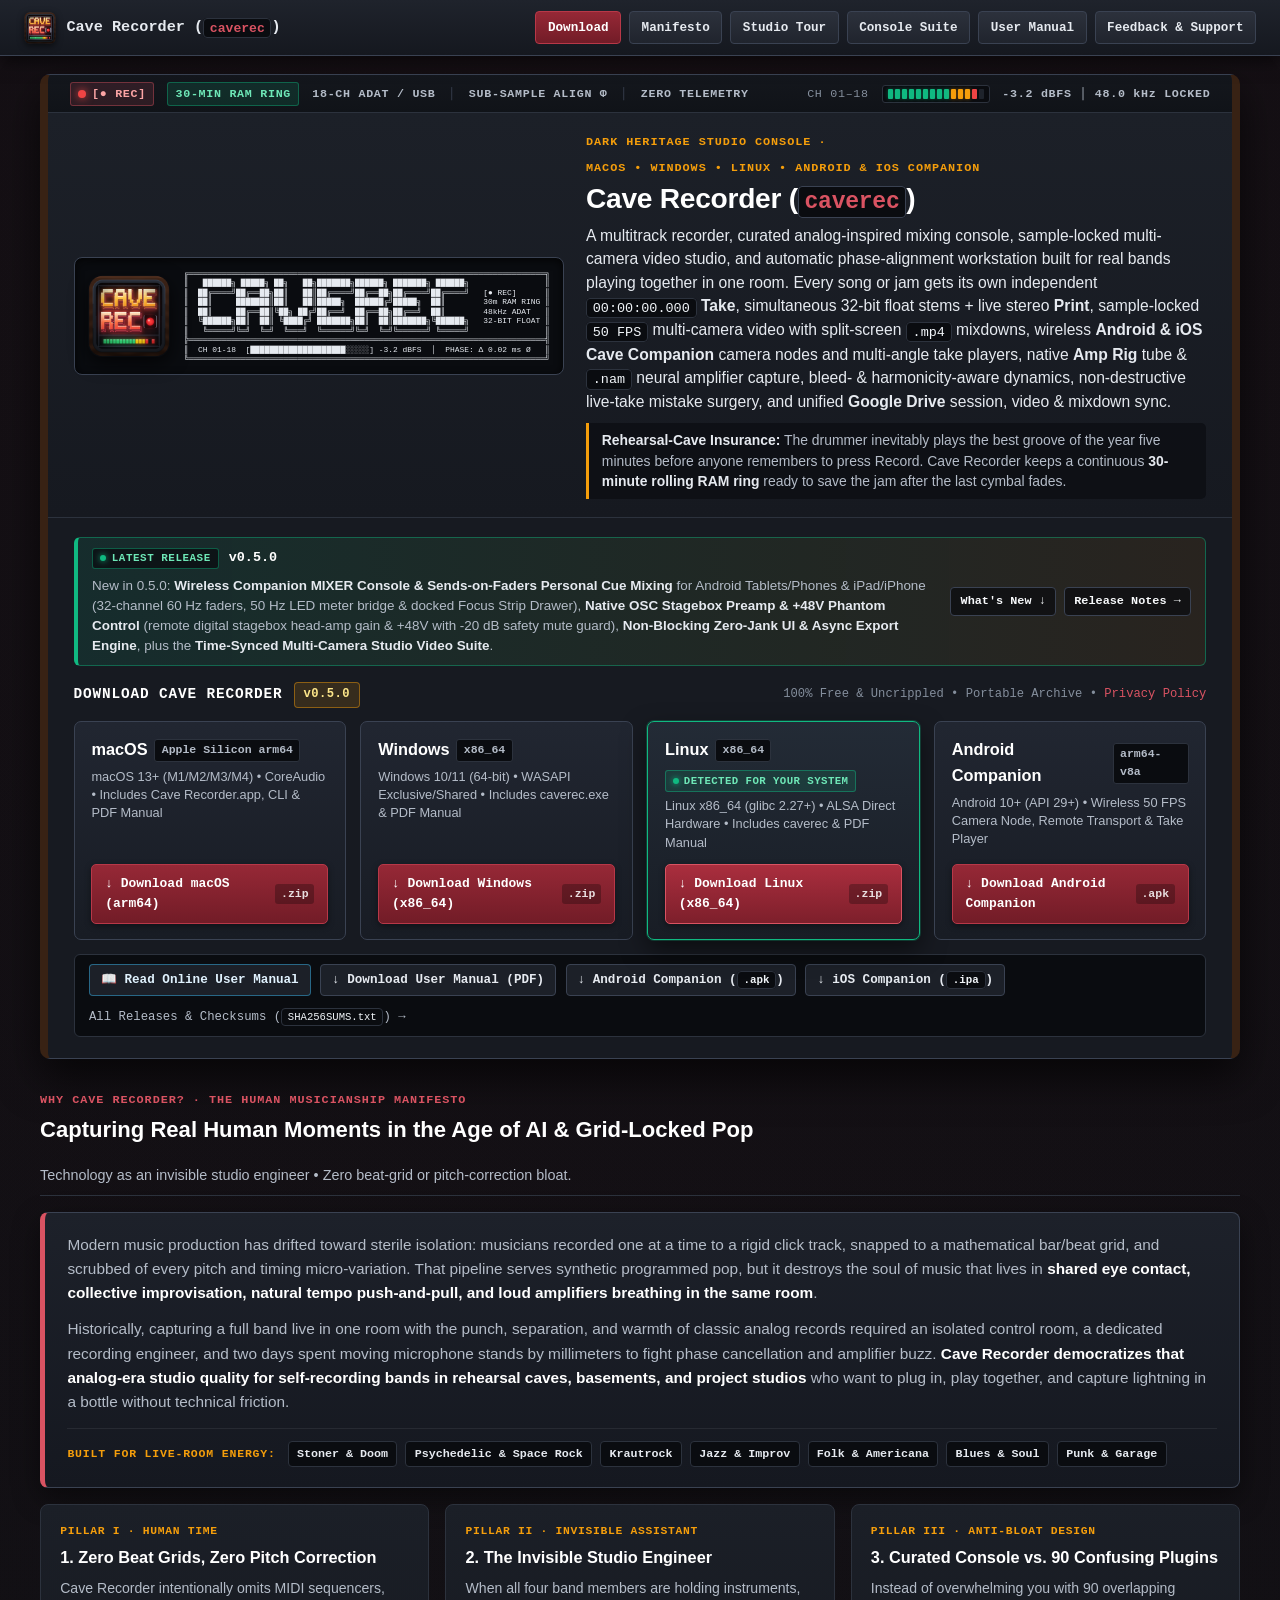
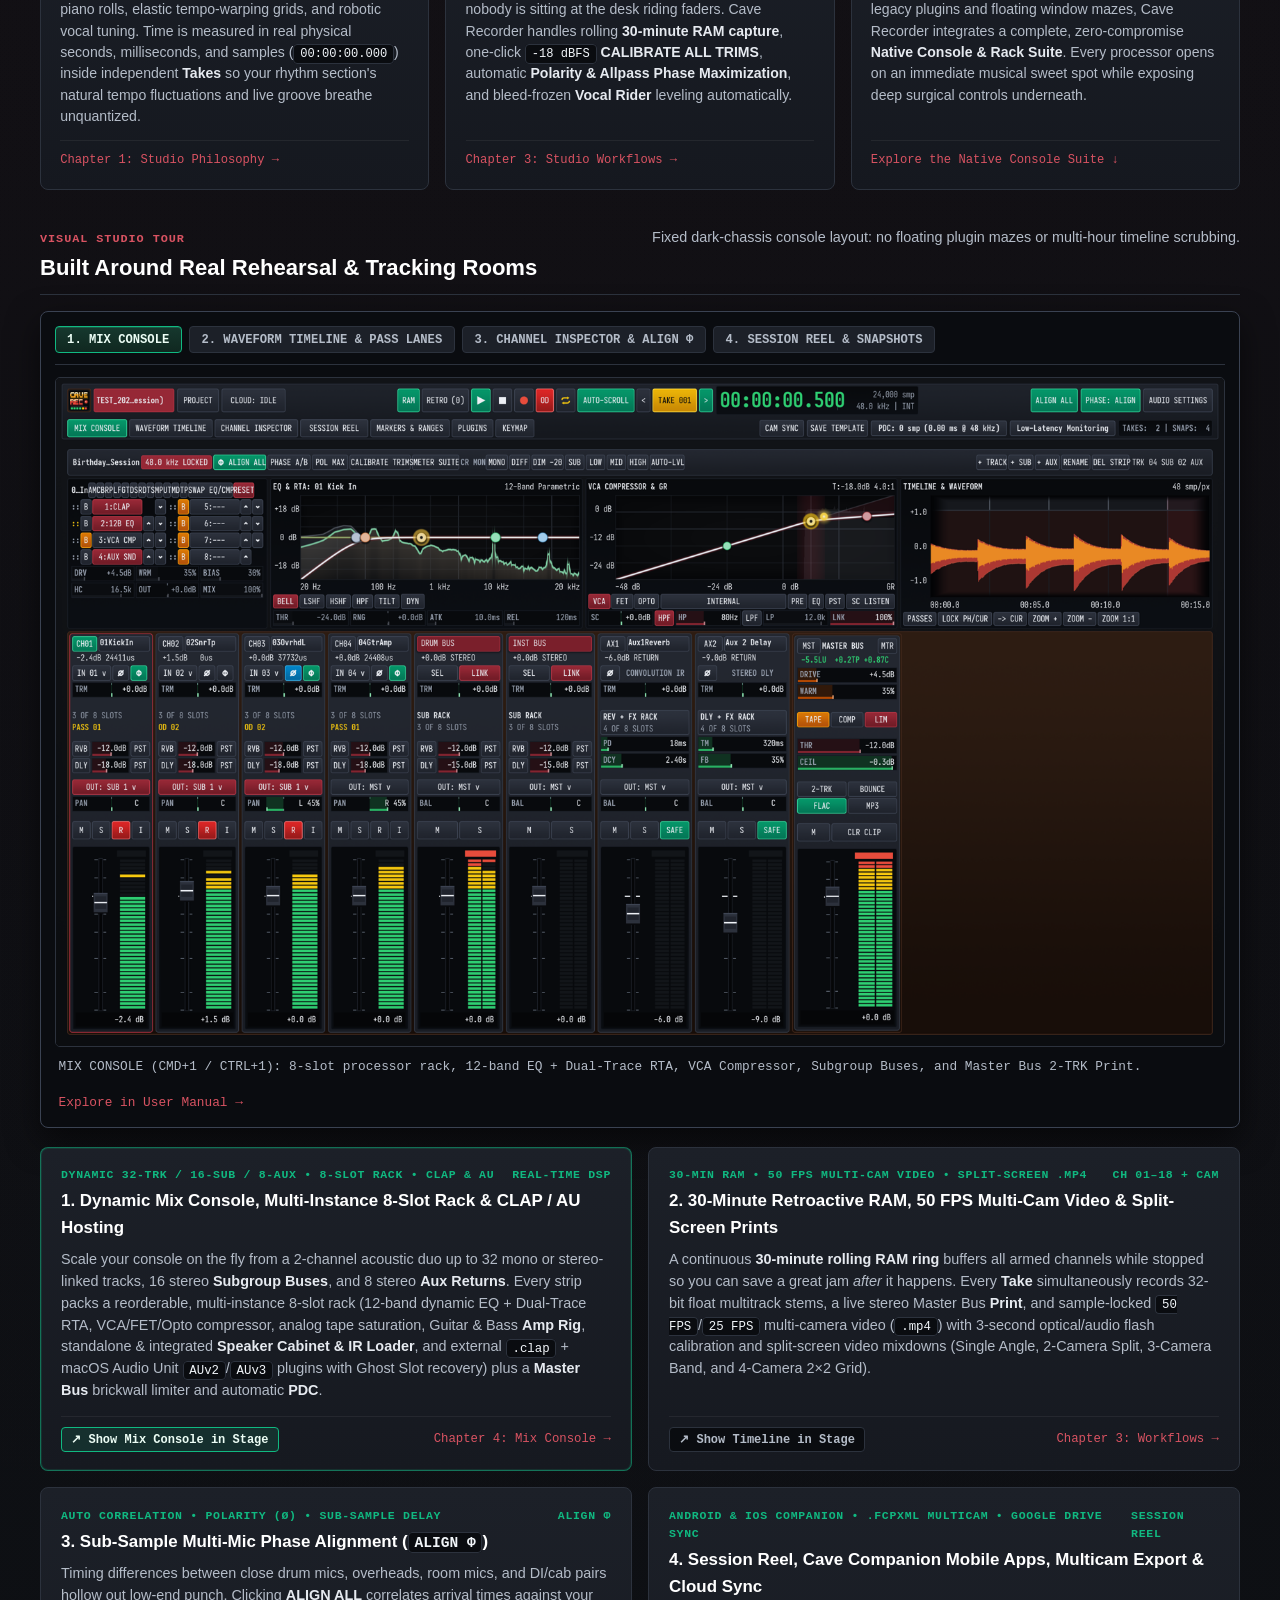
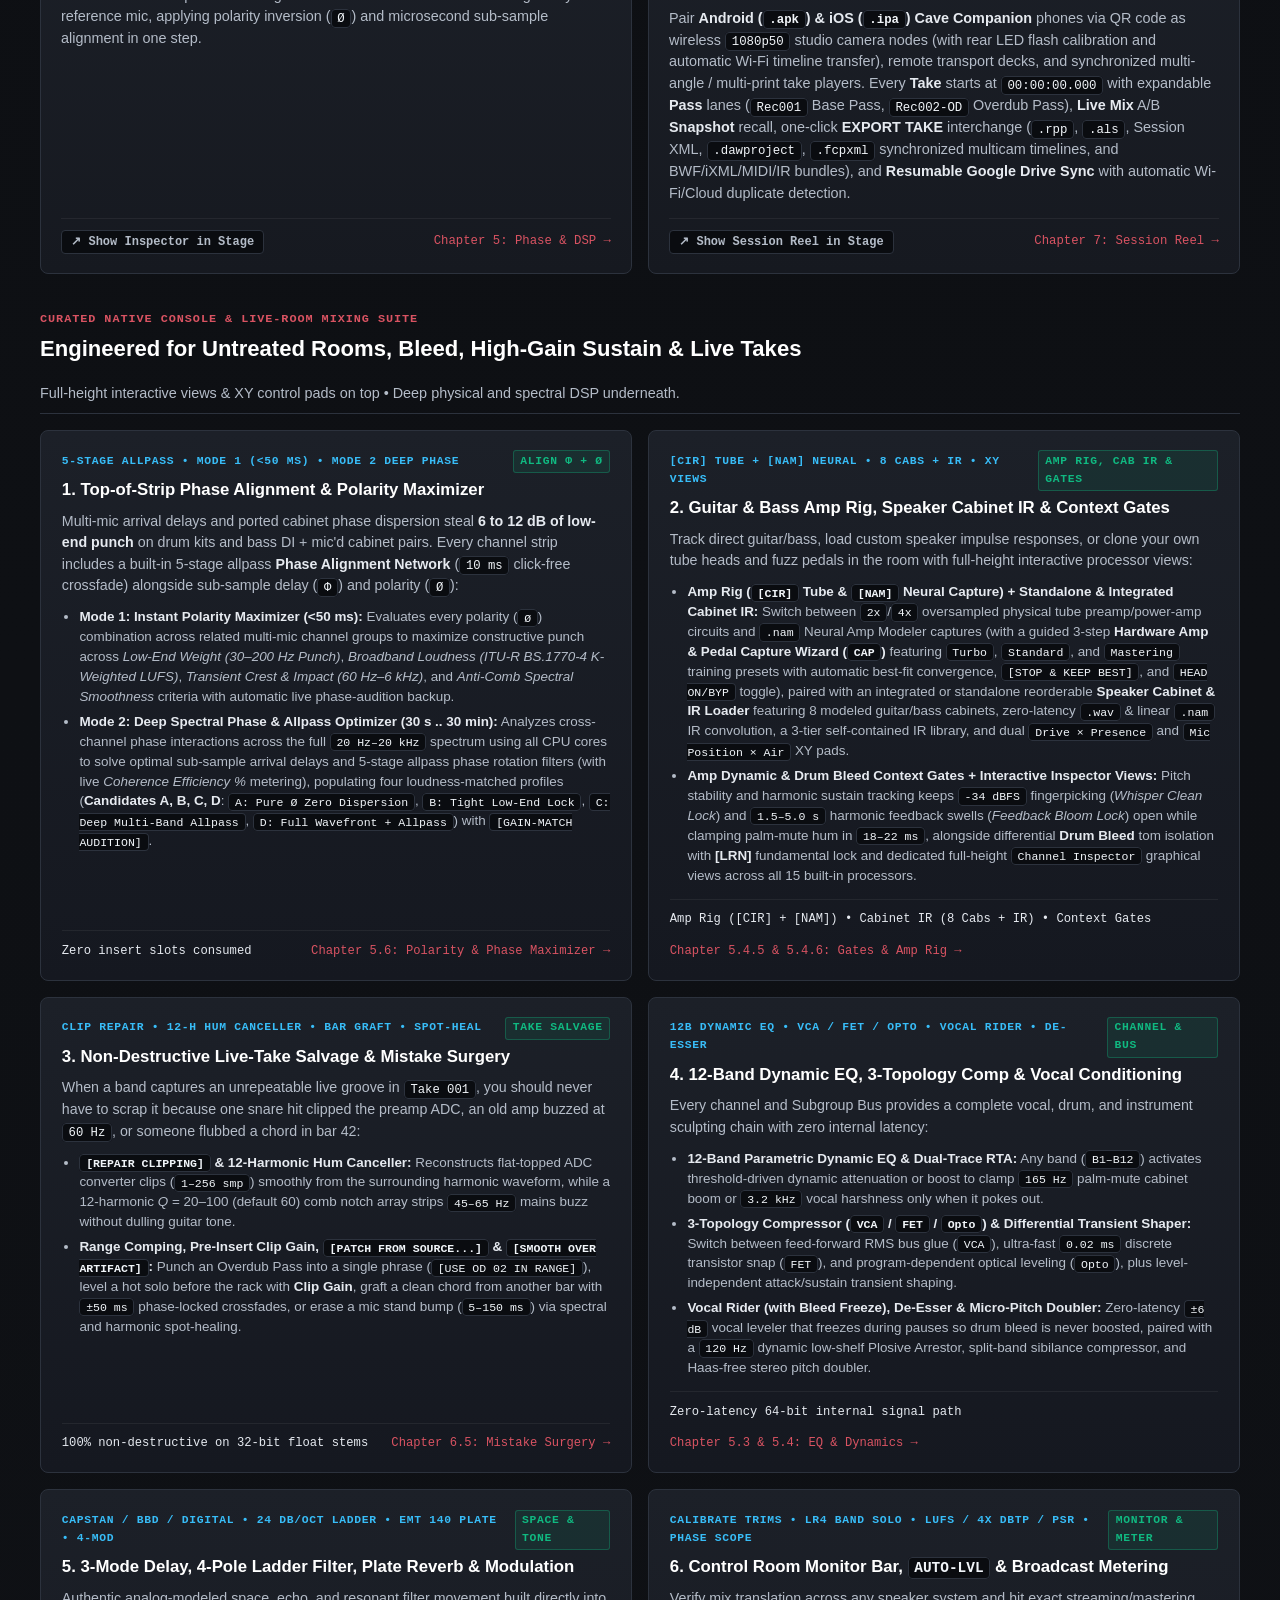
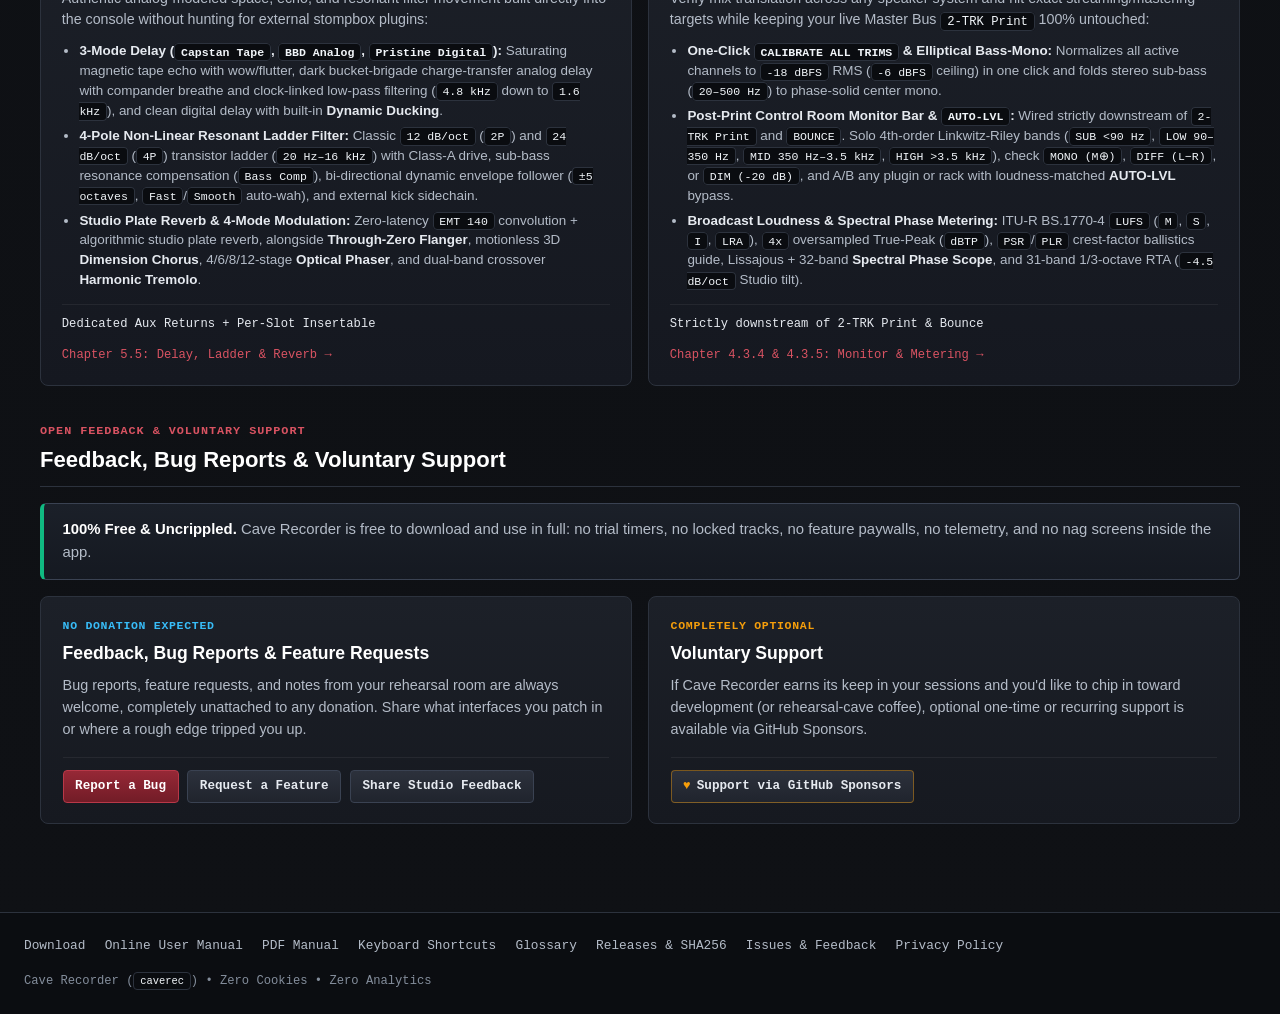
==== index.html @ de514f6f "docs(site): publish v0.5.0 website and User Manual" ====
<!DOCTYPE html>
<html lang="en">
<head>
  <meta name="google-site-verification" content="6PHlqRsJ0VqpnKMVHhXjqevR2lMvnIrrCQ4xVR_Rz9U" />
  <meta charset="UTF-8" />
  <meta name="viewport" content="width=device-width, initial-scale=1.0" />
  <title>Cave Recorder (caverec) &middot; Multitrack Studio &amp; Rehearsal Console</title>
  <meta name="description" content="Cave Recorder (caverec) is a multitrack recorder and mixing console built for band rehearsals and live studio sessions. Independent zero-based Takes, 30-minute rolling RAM capture, automatic multi-mic phase alignment, and optional Google Drive sync." />
  <link rel="icon" type="image/png" sizes="64x64" href="assets/icons/favicon-64.png" />
  <link rel="apple-touch-icon" sizes="128x128" href="assets/icons/caverec_128.png" />
  <link rel="stylesheet" href="assets/site.css" />
</head>
<body>
  <!-- Sticky Top Hardware Deck Header -->
  <header class="top-deck">
    <div class="brand-cluster">
      <a href="index.html" aria-label="Cave Recorder Home">
        <img src="assets/icons/caverec_128.png" alt="Cave Recorder Icon" class="brand-icon" width="32" height="32" />
      </a>
      <a class="brand-title" href="index.html">Cave Recorder (<code>caverec</code>)</a>
    </div>
    <nav class="deck-actions" aria-label="Primary Navigation">
      <a class="deck-btn deck-btn-primary" href="#download">Download</a>
      <a class="deck-btn" href="#manifesto">Manifesto</a>
      <a class="deck-btn" href="#features">Studio Tour</a>
      <a class="deck-btn" href="#console-suite">Console Suite</a>
      <a class="deck-btn" href="manual/">User Manual</a>
      <a class="deck-btn" href="#feedback-support">Feedback &amp; Support</a>
    </nav>
  </header>

  <main class="studio-shell">
    <!-- Upper Console Chassis: Hero Faceplate + Above-the-Fold Download Deck -->
    <div class="console-frame">
      <!-- Silk-Screened Hardware Telemetry & Spec Strip -->
      <div class="chassis-silk-bar" aria-label="Hardware Console Specifications">
        <div class="silk-cluster">
          <span class="rec-tally"><span class="rec-tally-dot" aria-hidden="true"></span>[● REC]</span>
          <span class="ram-tally">30-MIN RAM RING</span>
          <span class="silk-spec">18-CH ADAT / USB</span>
          <span class="silk-sep" aria-hidden="true">│</span>
          <span class="silk-spec">SUB-SAMPLE ALIGN Φ</span>
          <span class="silk-sep" aria-hidden="true">│</span>
          <span class="silk-spec">ZERO TELEMETRY</span>
        </div>
        <div class="silk-cluster">
          <span>CH 01–18</span>
          <span class="led-meter-strip" aria-hidden="true" title="Master Bus Peak Meter -3.2 dBFS">
            <span class="led-seg g"></span>
            <span class="led-seg g"></span>
            <span class="led-seg g"></span>
            <span class="led-seg g"></span>
            <span class="led-seg g"></span>
            <span class="led-seg g"></span>
            <span class="led-seg g"></span>
            <span class="led-seg g"></span>
            <span class="led-seg g"></span>
            <span class="led-seg y"></span>
            <span class="led-seg y"></span>
            <span class="led-seg y"></span>
            <span class="led-seg r"></span>
            <span class="led-seg off"></span>
          </span>
          <span class="silk-spec">-3.2 dBFS │ 48.0 kHz LOCKED</span>
        </div>
      </div>

      <!-- Hero Faceplate -->
      <section class="hero-faceplate" aria-labelledby="hero-heading">
        <div class="hero-top-grid">
          <div class="hero-visual-well">
            <img
              src="assets/icons/caverec_512.png"
              alt="Cave Recorder (caverec) Dark Heritage Console Application Icon"
              class="hero-app-icon"
              width="82"
              height="82"
            />
<pre class="logo" aria-label="Cave Recorder ASCII CRT Meter">╔═══════════════════════════════════════════════════════════════════════════╗
║   ██████╗ █████╗ ██╗   ██╗███████╗██████╗ ███████╗ ██████╗                ║
║  ██╔════╝██╔══██╗██║   ██║██╔════╝██╔══██╗██╔════╝██╔════╝   [● REC]      ║
║  ██║     ███████║██║   ██║█████╗  ██████╔╝█████╗  ██║        30m RAM RING ║
║  ██║     ██╔══██║╚██╗ ██╔╝██╔══╝  ██╔══██╗██╔══╝  ██║        48kHz ADAT   ║
║  ╚██████╗██║  ██║ ╚████╔╝ ███████╗██║  ██║███████╗╚██████╗   32-BIT FLOAT ║
║   ╚═════╝╚═╝  ╚═╝  ╚═══╝  ╚══════╝╚═╝  ╚═╝╚══════╝ ╚═════╝                ║
╠═══════════════════════════════════════════════════════════════════════════╣
║  CH 01-18  [████████████████████░░░░░] -3.2 dBFS  │  PHASE: Δ 0.02 ms Ø   ║
╚═══════════════════════════════════════════════════════════════════════════╝</pre>
          </div>

          <div class="hero-copy">
            <div class="hero-eyebrow">
              <span>Dark Heritage Studio Console</span>
              <span>&middot;</span>
              <span>macOS &bull; Windows &bull; Linux &bull; Android &amp; iOS Companion</span>
            </div>
            <h1 id="hero-heading">Cave Recorder (<code>caverec</code>)</h1>
            <p class="hero-lead">
              A multitrack recorder, curated analog-inspired mixing console, sample-locked multi-camera video studio, and automatic phase-alignment workstation built for real bands playing together in one room. Every song or jam gets its own independent <code>00:00:00.000</code> <strong>Take</strong>, simultaneous 32-bit float stems + live stereo <strong>Print</strong>, sample-locked <code>50 FPS</code> multi-camera video with split-screen <code>.mp4</code> mixdowns, wireless <strong>Android &amp; iOS Cave Companion</strong> camera nodes and multi-angle take players, native <strong>Amp Rig</strong> tube &amp; <code>.nam</code> neural amplifier capture, bleed- &amp; harmonicity-aware dynamics, non-destructive live-take mistake surgery, and unified <strong>Google Drive</strong> session, video &amp; mixdown sync.
            </p>
            <p class="hero-cave-note">
              <strong>Rehearsal-Cave Insurance:</strong> The drummer inevitably plays the best groove of the year five minutes before anyone remembers to press Record. Cave Recorder keeps a continuous <strong>30-minute rolling RAM ring</strong> ready to save the jam after the last cymbal fades.
            </p>
          </div>
        </div>
      </section>

      <!-- Obvious Above-the-Fold Download Deck (#download) -->
      <!-- RELEASE_VERSION_MARKER: v0.5.0 -->
      <section class="download-deck" id="download" data-release-version="v0.5.0" aria-labelledby="download-heading">
        <!-- Static Latest Release Banner -->
        <div class="release-update-banner" id="release-update-banner" role="region" aria-label="Latest Release Update">
          <div class="release-update-main">
            <span class="release-update-pill">
              <span class="detected-dot" aria-hidden="true"></span>
              <span>LATEST RELEASE</span>
            </span>
            <strong class="release-update-version" id="release-banner-version">v0.5.0</strong>
            <span class="release-update-summary">
              New in 0.5.0: <strong>Wireless Companion MIXER Console &amp; Sends-on-Faders Personal Cue Mixing</strong> for Android Tablets/Phones &amp; iPad/iPhone (32-channel 60 Hz faders, 50 Hz LED meter bridge &amp; docked Focus Strip Drawer), <strong>Native OSC Stagebox Preamp &amp; +48V Phantom Control</strong> (remote digital stagebox head-amp gain &amp; +48V with -20 dB safety mute guard), <strong>Non-Blocking Zero-Jank UI &amp; Async Export Engine</strong>, plus the <strong>Time-Synced Multi-Camera Studio Video Suite</strong>.
            </span>
          </div>
          <div class="release-update-actions">
            <a class="release-update-link" href="#console-suite">What's New &darr;</a>
            <a
              class="release-update-link"
              id="release-notes-link"
              href="https://github.com/henriknyman/caverec-site/releases/tag/v0.5.0"
            >
              Release Notes &rarr;
            </a>
          </div>
        </div>

        <div class="download-deck-header">
          <div class="download-deck-title-group">
            <h2 class="download-deck-title" id="download-heading">Download Cave Recorder</h2>
            <span class="version-badge" id="release-version-badge" data-version="v0.5.0">v0.5.0</span>
          </div>
          <div class="download-deck-meta">
            100% Free &amp; Uncrippled &bull; Portable Archive &bull; <a href="privacy/">Privacy Policy</a>
          </div>
        </div>

        <!-- Four Primary Platform Download Cards -->
        <div class="platform-card-grid">
          <!-- 1. macOS (Apple Silicon arm64) -->
          <article class="platform-card" id="card-macos" data-os-card="macos">
            <div class="platform-card-top">
              <div class="platform-title-row">
                <h3 class="platform-name">
                  macOS
                  <span class="platform-arch">Apple Silicon arm64</span>
                </h3>
                <span class="detected-pill"><span class="detected-dot" aria-hidden="true"></span>Detected for your system</span>
              </div>
              <p class="platform-subtitle">
                macOS 13+ (M1/M2/M3/M4) &bull; CoreAudio &bull; Includes Cave Recorder.app, CLI &amp; PDF Manual
              </p>
            </div>
            <a
              class="download-cta-btn"
              id="download-macos"
              data-download-os="macos"
              data-release-asset="caverec-v0.5.0-macos-arm64.zip"
              href="https://github.com/henriknyman/caverec-site/releases/download/v0.5.0/caverec-v0.5.0-macos-arm64.zip"
            >
              <span>&darr; Download macOS (arm64)</span>
              <span class="download-cta-ext">.zip</span>
            </a>
          </article>

          <!-- 2. Windows (x86_64) -->
          <article class="platform-card" id="card-windows" data-os-card="windows">
            <div class="platform-card-top">
              <div class="platform-title-row">
                <h3 class="platform-name">
                  Windows
                  <span class="platform-arch">x86_64</span>
                </h3>
                <span class="detected-pill"><span class="detected-dot" aria-hidden="true"></span>Detected for your system</span>
              </div>
              <p class="platform-subtitle">
                Windows 10/11 (64-bit) &bull; WASAPI Exclusive/Shared &bull; Includes caverec.exe &amp; PDF Manual
              </p>
            </div>
            <a
              class="download-cta-btn"
              id="download-windows"
              data-download-os="windows"
              data-release-asset="caverec-v0.5.0-windows-x86_64.zip"
              href="https://github.com/henriknyman/caverec-site/releases/download/v0.5.0/caverec-v0.5.0-windows-x86_64.zip"
            >
              <span>&darr; Download Windows (x86_64)</span>
              <span class="download-cta-ext">.zip</span>
            </a>
          </article>

          <!-- 3. Linux (x86_64) -->
          <article class="platform-card" id="card-linux" data-os-card="linux">
            <div class="platform-card-top">
              <div class="platform-title-row">
                <h3 class="platform-name">
                  Linux
                  <span class="platform-arch">x86_64</span>
                </h3>
                <span class="detected-pill"><span class="detected-dot" aria-hidden="true"></span>Detected for your system</span>
              </div>
              <p class="platform-subtitle">
                Linux x86_64 (glibc 2.27+) &bull; ALSA Direct Hardware &bull; Includes caverec &amp; PDF Manual
              </p>
            </div>
            <a
              class="download-cta-btn"
              id="download-linux"
              data-download-os="linux"
              data-release-asset="caverec-v0.5.0-linux-x86_64.zip"
              href="https://github.com/henriknyman/caverec-site/releases/download/v0.5.0/caverec-v0.5.0-linux-x86_64.zip"
            >
              <span>&darr; Download Linux (x86_64)</span>
              <span class="download-cta-ext">.zip</span>
            </a>
          </article>

          <!-- 4. Android Companion (arm64-v8a) -->
          <article class="platform-card" id="card-android" data-os-card="android">
            <div class="platform-card-top">
              <div class="platform-title-row">
                <h3 class="platform-name">
                  Android Companion
                  <span class="platform-arch">arm64-v8a</span>
                </h3>
                <span class="detected-pill"><span class="detected-dot" aria-hidden="true"></span>Detected for your phone</span>
              </div>
              <p class="platform-subtitle">
                Android 10+ (API 29+) &bull; Wireless 50 FPS Camera Node, Remote Transport &amp; Take Player
              </p>
            </div>
            <a
              class="download-cta-btn"
              id="download-android"
              data-download-os="android"
              data-release-asset="caverec-v0.5.0-android-arm64.apk"
              href="https://github.com/henriknyman/caverec-site/releases/download/v0.5.0/caverec-v0.5.0-android-arm64.apk"
            >
              <span>&darr; Download Android Companion</span>
              <span class="download-cta-ext">.apk</span>
            </a>
          </article>
        </div>

        <!-- Direct Manual & Release Notes Bar right below the cards -->
        <div class="manual-quick-bar" aria-label="User Manual and Release Checksums">
          <div class="manual-quick-links">
            <a class="quick-bar-link primary-doc" href="manual/">
              <span>&#x1F4D6; Read Online User Manual</span>
            </a>
            <a class="quick-bar-link" href="manual/Cave_Recorder_User_Manual.pdf" download>
              <span>&darr; Download User Manual (PDF)</span>
            </a>
            <a
              class="quick-bar-link"
              id="quick-download-android-apk"
              data-download-os="android"
              href="https://github.com/henriknyman/caverec-site/releases/latest/download/caverec-android.apk"
            >
              <span>&darr; Android Companion (<code>.apk</code>)</span>
            </a>
            <a
              class="quick-bar-link"
              id="quick-download-ios-ipa"
              data-download-os="ios"
              data-release-asset="caverec-v0.5.0-ios-arm64.ipa"
              href="https://github.com/henriknyman/caverec-site/releases/download/v0.5.0/caverec-v0.5.0-ios-arm64.ipa"
            >
              <span>&darr; iOS Companion (<code>.ipa</code>)</span>
            </a>
          </div>
          <a class="quick-bar-checksum" href="https://github.com/henriknyman/caverec-site/releases">
            All Releases &amp; Checksums (<code>SHA256SUMS.txt</code>) &rarr;
          </a>
        </div>

        <!-- Post-Download "Thank You & Quick Start" Panel (#download-thank-you) -->
        <aside class="thank-you-panel" id="download-thank-you" aria-live="polite">
          <div class="thank-you-header">
            <h3 class="thank-you-title">
              <span class="detected-dot" aria-hidden="true"></span>
              <span>Thank you for downloading Cave Recorder.</span>
            </h3>
            <div class="thank-you-header-actions">
              <button type="button" class="thank-you-toggle-all" id="toggle-all-os-tips-btn" aria-expanded="false">
                Show tips for all platforms
              </button>
              <button type="button" class="thank-you-close" id="close-thank-you-btn" aria-label="Close quick start panel">
                Dismiss &times;
              </button>
            </div>
          </div>
          <ul class="os-tips-list" id="os-tips-list">
            <li class="os-tip-item" data-os-tip="macos">
              <span class="os-tip-label">macOS First Launch</span>
              Drag <code>Cave Recorder.app</code> to Applications. On first launch, <strong>Right-click &rarr; Open</strong> (or choose <strong>System Settings &rarr; Privacy &amp; Security &rarr; Open Anyway</strong>, or run <code>xattr -cr "/Applications/Cave Recorder.app"</code> in Terminal).
            </li>
            <li class="os-tip-item" data-os-tip="windows">
              <span class="os-tip-label">Windows First Launch</span>
              Extract the archive and run <code>caverec.exe</code>. If SmartScreen prompts on an unsigned build, click <strong>More info &rarr; Run anyway</strong>.
            </li>
            <li class="os-tip-item" data-os-tip="linux">
              <span class="os-tip-label">Linux First Launch</span>
              Extract the archive, ensure <code>chmod +x caverec</code>, and launch <code>./caverec</code> with your ALSA interface connected.
            </li>
            <li class="os-tip-item" data-os-tip="android">
              <span class="os-tip-label">Android Companion First Launch</span>
              Open the downloaded <code>.apk</code> file on your Android phone (allowing installation from your browser if prompted), then open <strong>Pair Mobile Companion</strong> in Cave Recorder Desktop and scan the pairing QR code.
            </li>
            <li class="os-tip-item" data-os-tip="ios">
              <span class="os-tip-label">iOS Companion First Launch</span>
              Install the <code>.ipa</code> bundle on your iPhone or iPad, launch <strong>Cave Companion</strong>, and scan the <strong>Pair Mobile Companion</strong> QR code on your desktop console to link wireless <code>1080p50</code> camera capture, remote transport, and multi-angle playback.
            </li>
          </ul>
          <div class="thank-you-links">
            <a href="manual/02-hardware-setup-and-first-session.html">Chapter 2: Hardware Setup &amp; First Session &rarr;</a>
            <a href="#feedback-card">Report a Bug / Share Feedback (No Donation Expected)</a>
            <a href="#voluntary-support-card">Voluntary Support</a>
          </div>
        </aside>
      </section>
    </div>

    <!-- Why Cave Recorder? — The Human Musicianship Manifesto (#manifesto) -->
    <section class="studio-section" id="manifesto" aria-labelledby="manifesto-heading">
      <div class="section-header-bar">
        <div>
          <span class="section-eyebrow">Why Cave Recorder? &middot; The Human Musicianship Manifesto</span>
          <h2 class="section-title" id="manifesto-heading">Capturing Real Human Moments in the Age of AI &amp; Grid-Locked Pop</h2>
        </div>
        <p class="section-subtitle">
          Technology as an invisible studio engineer &bull; Zero beat-grid or pitch-correction bloat.
        </p>
      </div>

      <div class="manifesto-lead-box">
        <p>
          Modern music production has drifted toward sterile isolation: musicians recorded one at a time to a rigid click track, snapped to a mathematical bar/beat grid, and scrubbed of every pitch and timing micro-variation. That pipeline serves synthetic programmed pop, but it destroys the soul of music that lives in <strong>shared eye contact, collective improvisation, natural tempo push-and-pull, and loud amplifiers breathing in the same room</strong>.
        </p>
        <p>
          Historically, capturing a full band live in one room with the punch, separation, and warmth of classic analog records required an isolated control room, a dedicated recording engineer, and two days spent moving microphone stands by millimeters to fight phase cancellation and amplifier buzz. <strong>Cave Recorder democratizes that analog-era studio quality for self-recording bands in rehearsal caves, basements, and project studios</strong> who want to plug in, play together, and capture lightning in a bottle without technical friction.
        </p>
        <div class="manifesto-genre-bar" aria-label="Musical Genres Built for Live-Room Capture">
          <span class="manifesto-genre-label">Built For Live-Room Energy:</span>
          <span class="genre-pill">Stoner &amp; Doom</span>
          <span class="genre-pill">Psychedelic &amp; Space Rock</span>
          <span class="genre-pill">Krautrock</span>
          <span class="genre-pill">Jazz &amp; Improv</span>
          <span class="genre-pill">Folk &amp; Americana</span>
          <span class="genre-pill">Blues &amp; Soul</span>
          <span class="genre-pill">Punk &amp; Garage</span>
        </div>
      </div>

      <div class="manifesto-grid-3col">
        <article class="manifesto-pillar">
          <div>
            <span class="manifesto-pillar-tag">Pillar I &middot; Human Time</span>
            <h3>1. Zero Beat Grids, Zero Pitch Correction</h3>
            <p>
              Cave Recorder intentionally omits MIDI sequencers, piano rolls, elastic tempo-warping grids, and robotic vocal tuning. Time is measured in real physical seconds, milliseconds, and samples (<code>00:00:00.000</code>) inside independent <strong>Takes</strong> so your rhythm section's natural tempo fluctuations and live groove breathe unquantized.
            </p>
          </div>
          <div class="suite-card-footer">
            <a href="manual/01-overview-and-philosophy.html">Chapter 1: Studio Philosophy &rarr;</a>
          </div>
        </article>

        <article class="manifesto-pillar">
          <div>
            <span class="manifesto-pillar-tag">Pillar II &middot; Invisible Assistant</span>
            <h3>2. The Invisible Studio Engineer</h3>
            <p>
              When all four band members are holding instruments, nobody is sitting at the desk riding faders. Cave Recorder handles rolling <strong>30-minute RAM capture</strong>, one-click <code>-18 dBFS</code> <strong>CALIBRATE ALL TRIMS</strong>, automatic <strong>Polarity &amp; Allpass Phase Maximization</strong>, and bleed-frozen <strong>Vocal Rider</strong> leveling automatically.
            </p>
          </div>
          <div class="suite-card-footer">
            <a href="manual/03-studio-and-rehearsal-workflows.html">Chapter 3: Studio Workflows &rarr;</a>
          </div>
        </article>

        <article class="manifesto-pillar">
          <div>
            <span class="manifesto-pillar-tag">Pillar III &middot; Anti-Bloat Design</span>
            <h3>3. Curated Console vs. 90 Confusing Plugins</h3>
            <p>
              Instead of overwhelming you with 90 overlapping legacy plugins and floating window mazes, Cave Recorder integrates a complete, zero-compromise <strong>Native Console &amp; Rack Suite</strong>. Every processor opens on an immediate musical sweet spot while exposing deep surgical controls underneath.
            </p>
          </div>
          <div class="suite-card-footer">
            <a href="#console-suite">Explore the Native Console Suite &darr;</a>
          </div>
        </article>
      </div>
    </section>

    <!-- Concise Visual Studio Tour (#features) -->
    <section class="studio-section" id="features" aria-labelledby="features-heading">
      <div class="section-header-bar">
        <div>
          <span class="section-eyebrow">Visual Studio Tour</span>
          <h2 class="section-title" id="features-heading">Built Around Real Rehearsal &amp; Tracking Rooms</h2>
        </div>
        <p class="section-subtitle">
          Fixed dark-chassis console layout: no floating plugin mazes or multi-hour timeline scrubbing.
        </p>
      </div>

      <!-- Interactive Retina Screenshot Stage -->
      <div class="tour-showcase-well">
        <div class="tour-tabs" role="tablist" aria-label="Studio Workspace Views">
          <button
            type="button"
            class="tour-tab-btn active"
            id="tour-tab-0"
            role="tab"
            aria-selected="true"
            aria-controls="tour-stage-panel"
            tabindex="0"
            data-tour-img="manual/assets/images/mix-console.png"
            data-tour-alt="Cave Recorder Mix Console view with 18 input strips, Upper Inspector Wells, Subgroup Buses, Aux Returns, and Master Bus"
            data-tour-caption="MIX CONSOLE (CMD+1 / CTRL+1): 8-slot processor rack, 12-band EQ + Dual-Trace RTA, VCA Compressor, Subgroup Buses, and Master Bus 2-TRK Print."
            data-tour-link="manual/04-mix-console-and-channel-strips.html"
          >
            1. MIX CONSOLE
          </button>
          <button
            type="button"
            class="tour-tab-btn"
            id="tour-tab-1"
            role="tab"
            aria-selected="false"
            aria-controls="tour-stage-panel"
            tabindex="-1"
            data-tour-img="manual/assets/images/waveform-timeline-expanded.png"
            data-tour-alt="Cave Recorder Waveform Timeline view showing independent Take 001 timeline and expanded Pass Lanes (PASS 01 and OD 02)"
            data-tour-caption="WAVEFORM TIMELINE (CMD+2 / CTRL+2): Independent t=0 Take timeline with expandable Pass Lanes (PASS 01 Base Pass, OD 02 Overdub Pass) and markers."
            data-tour-link="manual/06-waveform-timeline-and-markers.html"
          >
            2. WAVEFORM TIMELINE &amp; PASS LANES
          </button>
          <button
            type="button"
            class="tour-tab-btn"
            id="tour-tab-2"
            role="tab"
            aria-selected="false"
            aria-controls="tour-stage-panel"
            tabindex="-1"
            data-tour-img="manual/assets/images/channel-inspector-track.png"
            data-tour-alt="Cave Recorder Channel Inspector view showing Dual-Trace RTA, 12-band Parametric EQ, VCA Compressor transfer curve, and Phase Align controls"
            data-tour-caption="CHANNEL INSPECTOR (CMD+3 / CTRL+3): Full-screen 12-band Parametric EQ with Dual-Trace RTA, VCA Compressor transfer curve, and ALIGN Φ."
            data-tour-link="manual/05-processors-phase-and-plugins.html"
          >
            3. CHANNEL INSPECTOR &amp; ALIGN Φ
          </button>
          <button
            type="button"
            class="tour-tab-btn"
            id="tour-tab-3"
            role="tab"
            aria-selected="false"
            aria-controls="tour-stage-panel"
            tabindex="-1"
            data-tour-img="manual/assets/images/session-reel.png"
            data-tour-alt="Cave Recorder Session Reel showing Takes Catalog, one-click FLAC and MP3 Print conversion, Snapshots & Live Mix A/B comparison, and Google Drive sync controls"
            data-tour-caption="SESSION REEL (CMD+4 / CTRL+4): Takes Catalog, one-click 24-bit FLAC & 320 kbps MP3 Print conversion, Snapshots with Live Mix A/B recall, and Google Drive sync."
            data-tour-link="manual/07-session-reel-snapshots-and-cloud.html"
          >
            4. SESSION REEL &amp; SNAPSHOTS
          </button>
        </div>

        <figure class="tour-stage-figure" id="tour-stage-panel" role="tabpanel" aria-labelledby="tour-tab-0">
          <img
            id="tour-stage-img"
            src="manual/assets/images/mix-console.png"
            alt="Cave Recorder Mix Console view with 18 input strips, Upper Inspector Wells, Subgroup Buses, Aux Returns, and Master Bus"
            width="1680"
            height="960"
          />
          <figcaption class="tour-stage-caption">
            <span id="tour-stage-text">
              MIX CONSOLE (CMD+1 / CTRL+1): 8-slot processor rack, 12-band EQ + Dual-Trace RTA, VCA Compressor, Subgroup Buses, and Master Bus 2-TRK Print.
            </span>
            <a id="tour-stage-link" href="manual/04-mix-console-and-channel-strips.html">Explore in User Manual &rarr;</a>
          </figcaption>
        </figure>
      </div>

      <!-- 2x2 Feature Grid (Aligned 1..4 with the Studio Stage Tabs above) -->
      <div class="feature-grid-2x2">
        <!-- Feature 1 (Matches Tab 1: Mix Console) -->
        <article class="feature-card is-active-tour" data-feature-card="0">
          <div>
            <div class="feature-card-eyebrow">
              <span>DYNAMIC 32-TRK / 16-SUB / 8-AUX &bull; 8-SLOT RACK &bull; CLAP &amp; AU</span>
              <span>REAL-TIME DSP</span>
            </div>
            <h3>1. Dynamic Mix Console, Multi-Instance 8-Slot Rack &amp; CLAP / AU Hosting</h3>
            <p>
              Scale your console on the fly from a 2-channel acoustic duo up to 32 mono or stereo-linked tracks, 16 stereo <strong>Subgroup Buses</strong>, and 8 stereo <strong>Aux Returns</strong>. Every strip packs a reorderable, multi-instance 8-slot rack (12-band dynamic EQ + Dual-Trace RTA, VCA/FET/Opto compressor, analog tape saturation, Guitar &amp; Bass <strong>Amp Rig</strong>, standalone &amp; integrated <strong>Speaker Cabinet &amp; IR Loader</strong>, and external <code>.clap</code> + macOS Audio Unit <code>AUv2</code>/<code>AUv3</code> plugins with Ghost Slot recovery) plus a <strong>Master Bus</strong> brickwall limiter and automatic <strong>PDC</strong>.
            </p>
          </div>
          <div class="feature-card-footer">
            <button type="button" class="stage-preview-btn" data-select-tour="0">
              &#x2197; Show Mix Console in Stage
            </button>
            <a href="manual/04-mix-console-and-channel-strips.html">Chapter 4: Mix Console &rarr;</a>
          </div>
        </article>

        <!-- Feature 2 (Matches Tab 2: Waveform Timeline, Retroactive Capture & Multi-Cam Video) -->
        <article class="feature-card" data-feature-card="1">
          <div>
            <div class="feature-card-eyebrow">
              <span>30-MIN RAM &bull; 50 FPS MULTI-CAM VIDEO &bull; SPLIT-SCREEN .MP4</span>
              <span>CH 01–18 + CAM</span>
            </div>
            <h3>2. 30-Minute Retroactive RAM, 50 FPS Multi-Cam Video &amp; Split-Screen Prints</h3>
            <p>
              A continuous <strong>30-minute rolling RAM ring</strong> buffers all armed channels while stopped so you can save a great jam <em>after</em> it happens. Every <strong>Take</strong> simultaneously records 32-bit float multitrack stems, a live stereo Master Bus <strong>Print</strong>, and sample-locked <code>50 FPS</code>/<code>25 FPS</code> multi-camera video (<code>.mp4</code>) with 3-second optical/audio flash calibration and split-screen video mixdowns (Single Angle, 2-Camera Split, 3-Camera Band, and 4-Camera 2&times;2 Grid).
            </p>
          </div>
          <div class="feature-card-footer">
            <button type="button" class="stage-preview-btn" data-select-tour="1">
              &#x2197; Show Timeline in Stage
            </button>
            <a href="manual/03-studio-and-rehearsal-workflows.html">Chapter 3: Workflows &rarr;</a>
          </div>
        </article>

        <!-- Feature 3 (Matches Tab 3: Channel Inspector & Phase Alignment) -->
        <article class="feature-card" data-feature-card="2">
          <div>
            <div class="feature-card-eyebrow">
              <span>AUTO CORRELATION &bull; POLARITY (Ø) &bull; SUB-SAMPLE DELAY</span>
              <span>ALIGN Φ</span>
            </div>
            <h3>3. Sub-Sample Multi-Mic Phase Alignment (<code>ALIGN Φ</code>)</h3>
            <p>
              Timing differences between close drum mics, overheads, room mics, and DI/cab pairs hollow out low-end punch. Clicking <strong>ALIGN ALL</strong> correlates arrival times against your reference mic, applying polarity inversion (<code>Ø</code>) and microsecond sub-sample alignment in one step.
            </p>
          </div>
          <div class="feature-card-footer">
            <button type="button" class="stage-preview-btn" data-select-tour="2">
              &#x2197; Show Inspector in Stage
            </button>
            <a href="manual/05-processors-phase-and-plugins.html">Chapter 5: Phase &amp; DSP &rarr;</a>
          </div>
        </article>

        <!-- Feature 4 (Matches Tab 4: Session Reel, Mobile Companion, Pass Comping & Cloud Sync) -->
        <article class="feature-card" data-feature-card="3">
          <div>
            <div class="feature-card-eyebrow">
              <span>ANDROID &amp; iOS COMPANION &bull; .FCPXML MULTICAM &bull; GOOGLE DRIVE SYNC</span>
              <span>SESSION REEL</span>
            </div>
            <h3>4. Session Reel, Cave Companion Mobile Apps, Multicam Export &amp; Cloud Sync</h3>
            <p>
              Pair <strong>Android (<code>.apk</code>) &amp; iOS (<code>.ipa</code>) Cave Companion</strong> phones via QR code as wireless <code>1080p50</code> studio camera nodes (with rear LED flash calibration and automatic Wi-Fi timeline transfer), remote transport decks, and synchronized multi-angle / multi-print take players. Every <strong>Take</strong> starts at <code>00:00:00.000</code> with expandable <strong>Pass</strong> lanes (<code>Rec001</code> Base Pass, <code>Rec002-OD</code> Overdub Pass), <strong>Live Mix</strong> A/B <strong>Snapshot</strong> recall, one-click <strong>EXPORT TAKE</strong> interchange (<code>.rpp</code>, <code>.als</code>, Session XML, <code>.dawproject</code>, <code>.fcpxml</code> synchronized multicam timelines, and BWF/iXML/MIDI/IR bundles), and <strong>Resumable Google Drive Sync</strong> with automatic Wi-Fi/Cloud duplicate detection.
            </p>
          </div>
          <div class="feature-card-footer">
            <button type="button" class="stage-preview-btn" data-select-tour="3">
              &#x2197; Show Session Reel in Stage
            </button>
            <a href="manual/07-session-reel-snapshots-and-cloud.html">Chapter 7: Session Reel &rarr;</a>
          </div>
        </article>
      </div>
    </section>

    <!-- Curated Native Console & Live-Room Mixing Suite (#console-suite) -->
    <section class="studio-section" id="console-suite" aria-labelledby="suite-heading">
      <div class="section-header-bar">
        <div>
          <span class="section-eyebrow">Curated Native Console &amp; Live-Room Mixing Suite</span>
          <h2 class="section-title" id="suite-heading">Engineered for Untreated Rooms, Bleed, High-Gain Sustain &amp; Live Takes</h2>
        </div>
        <p class="section-subtitle">
          Full-height interactive views &amp; XY control pads on top &bull; Deep physical and spectral DSP underneath.
        </p>
      </div>

      <div class="suite-grid-2x3">
        <!-- Module 1: Polarity & Phase Maximizer -->
        <article class="suite-card">
          <div>
            <div class="suite-card-eyebrow">
              <span>5-STAGE ALLPASS &bull; MODE 1 (&lt;50 ms) &bull; MODE 2 DEEP PHASE</span>
              <span class="suite-card-badge">ALIGN Φ + Ø</span>
            </div>
            <h3>1. Top-of-Strip Phase Alignment &amp; Polarity Maximizer</h3>
            <p>
              Multi-mic arrival delays and ported cabinet phase dispersion steal <strong>6 to 12 dB of low-end punch</strong> on drum kits and bass DI + mic'd cabinet pairs. Every channel strip includes a built-in 5-stage allpass <strong>Phase Alignment Network</strong> (<code>10 ms</code> click-free crossfade) alongside sub-sample delay (<code>Φ</code>) and polarity (<code>Ø</code>):
            </p>
            <ul class="suite-spec-list">
              <li><strong>Mode 1: Instant Polarity Maximizer (&lt;50 ms):</strong> Evaluates every polarity (<code>Ø</code>) combination across related multi-mic channel groups to maximize constructive punch across <em>Low-End Weight (30&ndash;200 Hz Punch)</em>, <em>Broadband Loudness (ITU-R BS.1770-4 K-Weighted LUFS)</em>, <em>Transient Crest &amp; Impact (60 Hz&ndash;6 kHz)</em>, and <em>Anti-Comb Spectral Smoothness</em> criteria with automatic live phase-audition backup.</li>
              <li><strong>Mode 2: Deep Spectral Phase &amp; Allpass Optimizer (30 s .. 30 min):</strong> Analyzes cross-channel phase interactions across the full <code>20 Hz&ndash;20 kHz</code> spectrum using all CPU cores to solve optimal sub-sample arrival delays and 5-stage allpass phase rotation filters (with live <em>Coherence Efficiency %</em> metering), populating four loudness-matched profiles (<strong>Candidates A, B, C, D</strong>: <code>A: Pure &Oslash; Zero Dispersion</code>, <code>B: Tight Low-End Lock</code>, <code>C: Deep Multi-Band Allpass</code>, <code>D: Full Wavefront + Allpass</code>) with <code>[GAIN-MATCH AUDITION]</code>.</li>
            </ul>
          </div>
          <div class="suite-card-footer">
            <span>Zero insert slots consumed</span>
            <a href="manual/05-processors-phase-and-plugins.html#5-6-automatic-multi-mic-phase-polarity-alignment-align-all">Chapter 5.6: Polarity &amp; Phase Maximizer &rarr;</a>
          </div>
        </article>

        <!-- Module 2: Context-Aware 3-Variant Noise Gate & Guitar/Bass Amp Rig + Cabinet IR + .nam Capture -->
        <article class="suite-card">
          <div>
            <div class="suite-card-eyebrow">
              <span>[CIR] TUBE + [NAM] NEURAL &bull; 8 CABS + IR &bull; XY VIEWS</span>
              <span class="suite-card-badge">AMP RIG, CAB IR &amp; GATES</span>
            </div>
            <h3>2. Guitar &amp; Bass Amp Rig, Speaker Cabinet IR &amp; Context Gates</h3>
            <p>
              Track direct guitar/bass, load custom speaker impulse responses, or clone your own tube heads and fuzz pedals in the room with full-height interactive processor views:
            </p>
            <ul class="suite-spec-list">
              <li><strong>Amp Rig (<code>[CIR]</code> Tube &amp; <code>[NAM]</code> Neural Capture) + Standalone &amp; Integrated Cabinet IR:</strong> Switch between <code>2x</code>/<code>4x</code> oversampled physical tube preamp/power-amp circuits and <code>.nam</code> Neural Amp Modeler captures (with a guided 3-step <strong>Hardware Amp &amp; Pedal Capture Wizard (<code>CAP</code>)</strong> featuring <code>Turbo</code>, <code>Standard</code>, and <code>Mastering</code> training presets with automatic best-fit convergence, <code>[STOP &amp; KEEP BEST]</code>, and <code>HEAD ON/BYP</code> toggle), paired with an integrated or standalone reorderable <strong>Speaker Cabinet &amp; IR Loader</strong> featuring 8 modeled guitar/bass cabinets, zero-latency <code>.wav</code> &amp; linear <code>.nam</code> IR convolution, a 3-tier self-contained IR library, and dual <code>Drive &times; Presence</code> and <code>Mic Position &times; Air</code> XY pads.</li>
              <li><strong>Amp Dynamic &amp; Drum Bleed Context Gates + Interactive Inspector Views:</strong> Pitch stability and harmonic sustain tracking keeps <code>-34 dBFS</code> fingerpicking (<em>Whisper Clean Lock</em>) and <code>1.5&ndash;5.0 s</code> harmonic feedback swells (<em>Feedback Bloom Lock</em>) open while clamping palm-mute hum in <code>18&ndash;22 ms</code>, alongside differential <strong>Drum Bleed</strong> tom isolation with <strong>[LRN]</strong> fundamental lock and dedicated full-height <code>Channel Inspector</code> graphical views across all 15 built-in processors.</li>
            </ul>
          </div>
          <div class="suite-card-footer">
            <span>Amp Rig ([CIR] + [NAM]) &bull; Cabinet IR (8 Cabs + IR) &bull; Context Gates</span>
            <a href="manual/05-processors-phase-and-plugins.html#5-4-6-guitar-bass-amp-rig-cir-tube-circuit-models-head-on-byp-nam-neural-amp-capture">Chapter 5.4.5 &amp; 5.4.6: Gates &amp; Amp Rig &rarr;</a>
          </div>
        </article>

        <!-- Module 3: Non-Destructive Live-Take Salvage & Mistake Surgery -->
        <article class="suite-card">
          <div>
            <div class="suite-card-eyebrow">
              <span>CLIP REPAIR &bull; 12-H HUM CANCELLER &bull; BAR GRAFT &bull; SPOT-HEAL</span>
              <span class="suite-card-badge">TAKE SALVAGE</span>
            </div>
            <h3>3. Non-Destructive Live-Take Salvage &amp; Mistake Surgery</h3>
            <p>
              When a band captures an unrepeatable live groove in <code>Take 001</code>, you should never have to scrap it because one snare hit clipped the preamp ADC, an old amp buzzed at <code>60 Hz</code>, or someone flubbed a chord in bar 42:
            </p>
            <ul class="suite-spec-list">
              <li><strong><code>[REPAIR CLIPPING]</code> &amp; 12-Harmonic Hum Canceller:</strong> Reconstructs flat-topped ADC converter clips (<code>1&ndash;256 smp</code>) smoothly from the surrounding harmonic waveform, while a 12-harmonic <em>Q</em> = 20&ndash;100 (default 60) comb notch array strips <code>45&ndash;65 Hz</code> mains buzz without dulling guitar tone.</li>
              <li><strong>Range Comping, Pre-Insert Clip Gain, <code>[PATCH FROM SOURCE...]</code> &amp; <code>[SMOOTH OVER ARTIFACT]</code>:</strong> Punch an Overdub Pass into a single phrase (<code>[USE OD 02 IN RANGE]</code>), level a hot solo before the rack with <strong>Clip Gain</strong>, graft a clean chord from another bar with <code>&plusmn;50 ms</code> phase-locked crossfades, or erase a mic stand bump (<code>5&ndash;150 ms</code>) via spectral and harmonic spot-healing.</li>
            </ul>
          </div>
          <div class="suite-card-footer">
            <span>100% non-destructive on 32-bit float stems</span>
            <a href="manual/06-waveform-timeline-and-markers.html#6-5-non-destructive-live-take-salvage-timeline-mistake-surgery">Chapter 6.5: Mistake Surgery &rarr;</a>
          </div>
        </article>

        <!-- Module 4: 12-Band Dynamic EQ, VCA/FET/Opto Comp, Vocal Rider & De-Esser -->
        <article class="suite-card">
          <div>
            <div class="suite-card-eyebrow">
              <span>12B DYNAMIC EQ &bull; VCA / FET / OPTO &bull; VOCAL RIDER &bull; DE-ESSER</span>
              <span class="suite-card-badge">CHANNEL &amp; BUS</span>
            </div>
            <h3>4. 12-Band Dynamic EQ, 3-Topology Comp &amp; Vocal Conditioning</h3>
            <p>
              Every channel and Subgroup Bus provides a complete vocal, drum, and instrument sculpting chain with zero internal latency:
            </p>
            <ul class="suite-spec-list">
              <li><strong>12-Band Parametric Dynamic EQ &amp; Dual-Trace RTA:</strong> Any band (<code>B1&ndash;B12</code>) activates threshold-driven dynamic attenuation or boost to clamp <code>165 Hz</code> palm-mute cabinet boom or <code>3.2 kHz</code> vocal harshness only when it pokes out.</li>
              <li><strong>3-Topology Compressor (<code>VCA</code> / <code>FET</code> / <code>Opto</code>) &amp; Differential Transient Shaper:</strong> Switch between feed-forward RMS bus glue (<code>VCA</code>), ultra-fast <code>0.02 ms</code> discrete transistor snap (<code>FET</code>), and program-dependent optical leveling (<code>Opto</code>), plus level-independent attack/sustain transient shaping.</li>
              <li><strong>Vocal Rider (with Bleed Freeze), De-Esser &amp; Micro-Pitch Doubler:</strong> Zero-latency <code>&plusmn;6 dB</code> vocal leveler that freezes during pauses so drum bleed is never boosted, paired with a <code>120 Hz</code> dynamic low-shelf Plosive Arrestor, split-band sibilance compressor, and Haas-free stereo pitch doubler.</li>
            </ul>
          </div>
          <div class="suite-card-footer">
            <span>Zero-latency 64-bit internal signal path</span>
            <a href="manual/05-processors-phase-and-plugins.html#5-3-12-band-parametric-eq-dual-trace-spectrum-analyzer-eq-rta">Chapter 5.3 &amp; 5.4: EQ &amp; Dynamics &rarr;</a>
          </div>
        </article>

        <!-- Module 5: 3-Mode Delay, 4-Pole Ladder Filter, Studio Plate & 4-Mode Modulation -->
        <article class="suite-card">
          <div>
            <div class="suite-card-eyebrow">
              <span>CAPSTAN / BBD / DIGITAL &bull; 24 dB/OCT LADDER &bull; EMT 140 PLATE &bull; 4-MOD</span>
              <span class="suite-card-badge">SPACE &amp; TONE</span>
            </div>
            <h3>5. 3-Mode Delay, 4-Pole Ladder Filter, Plate Reverb &amp; Modulation</h3>
            <p>
              Authentic analog-modeled space, echo, and resonant filter movement built directly into the console without hunting for external stompbox plugins:
            </p>
            <ul class="suite-spec-list">
              <li><strong>3-Mode Delay (<code>Capstan Tape</code>, <code>BBD Analog</code>, <code>Pristine Digital</code>):</strong> Saturating magnetic tape echo with wow/flutter, dark bucket-brigade charge-transfer analog delay with compander breathe and clock-linked low-pass filtering (<code>4.8 kHz</code> down to <code>1.6 kHz</code>), and clean digital delay with built-in <strong>Dynamic Ducking</strong>.</li>
              <li><strong>4-Pole Non-Linear Resonant Ladder Filter:</strong> Classic <code>12 dB/oct</code> (<code>2P</code>) and <code>24 dB/oct</code> (<code>4P</code>) transistor ladder (<code>20 Hz&ndash;16 kHz</code>) with Class-A drive, sub-bass resonance compensation (<code>Bass Comp</code>), bi-directional dynamic envelope follower (<code>&plusmn;5 octaves</code>, <code>Fast</code>/<code>Smooth</code> auto-wah), and external kick sidechain.</li>
              <li><strong>Studio Plate Reverb &amp; 4-Mode Modulation:</strong> Zero-latency <code>EMT 140</code> convolution + algorithmic studio plate reverb, alongside <strong>Through-Zero Flanger</strong>, motionless 3D <strong>Dimension Chorus</strong>, 4/6/8/12-stage <strong>Optical Phaser</strong>, and dual-band crossover <strong>Harmonic Tremolo</strong>.</li>
            </ul>
          </div>
          <div class="suite-card-footer">
            <span>Dedicated Aux Returns + Per-Slot Insertable</span>
            <a href="manual/05-processors-phase-and-plugins.html#5-5-stereo-convolution-reverb-aux-1-reverb-stereo-tape-delay-aux-2-tape-dly">Chapter 5.5: Delay, Ladder &amp; Reverb &rarr;</a>
          </div>
        </article>

        <!-- Module 6: Control Room Monitor Bar, AUTO-LVL & Broadcast Metering -->
        <article class="suite-card">
          <div>
            <div class="suite-card-eyebrow">
              <span>CALIBRATE TRIMS &bull; LR4 BAND SOLO &bull; LUFS / 4x dBTP / PSR &bull; PHASE SCOPE</span>
              <span class="suite-card-badge">MONITOR &amp; METER</span>
            </div>
            <h3>6. Control Room Monitor Bar, <code>AUTO-LVL</code> &amp; Broadcast Metering</h3>
            <p>
              Verify mix translation across any speaker system and hit exact streaming/mastering targets while keeping your live Master Bus <code>2-TRK Print</code> 100% untouched:
            </p>
            <ul class="suite-spec-list">
              <li><strong>One-Click <code>CALIBRATE ALL TRIMS</code> &amp; Elliptical Bass-Mono:</strong> Normalizes all active channels to <code>-18 dBFS</code> RMS (<code>-6 dBFS</code> ceiling) in one click and folds stereo sub-bass (<code>20&ndash;500 Hz</code>) to phase-solid center mono.</li>
              <li><strong>Post-Print Control Room Monitor Bar &amp; <code>AUTO-LVL</code>:</strong> Wired strictly downstream of <code>2-TRK Print</code> and <code>BOUNCE</code>. Solo 4th-order Linkwitz-Riley bands (<code>SUB &lt;90 Hz</code>, <code>LOW 90&ndash;350 Hz</code>, <code>MID 350 Hz&ndash;3.5 kHz</code>, <code>HIGH &gt;3.5 kHz</code>), check <code>MONO (M&oplus;)</code>, <code>DIFF (L&minus;R)</code>, or <code>DIM (-20 dB)</code>, and A/B any plugin or rack with loudness-matched <strong>AUTO-LVL</strong> bypass.</li>
              <li><strong>Broadcast Loudness &amp; Spectral Phase Metering:</strong> ITU-R BS.1770-4 <code>LUFS</code> (<code>M</code>, <code>S</code>, <code>I</code>, <code>LRA</code>), <code>4x</code> oversampled True-Peak (<code>dBTP</code>), <code>PSR</code>/<code>PLR</code> crest-factor ballistics guide, Lissajous + 32-band <strong>Spectral Phase Scope</strong>, and 31-band 1/3-octave RTA (<code>-4.5 dB/oct</code> Studio tilt).</li>
            </ul>
          </div>
          <div class="suite-card-footer">
            <span>Strictly downstream of 2-TRK Print &amp; Bounce</span>
            <a href="manual/04-mix-console-and-channel-strips.html#4-3-4-control-room-monitor-bar-auto-lvl-loudness-matched-bypass">Chapter 4.3.4 &amp; 4.3.5: Monitor &amp; Metering &rarr;</a>
          </div>
        </article>
      </div>
    </section>

    <!-- Feedback, Bug Reports & Voluntary Support Section (#feedback-support) -->
    <section class="studio-section" id="feedback-support" aria-labelledby="feedback-heading">
      <div class="section-header-bar">
        <div>
          <span class="section-eyebrow">Open Feedback &amp; Voluntary Support</span>
          <h2 class="section-title" id="feedback-heading">Feedback, Bug Reports &amp; Voluntary Support</h2>
        </div>
      </div>

      <div class="free-uncrippled-banner">
        <p>
          <strong>100% Free &amp; Uncrippled.</strong> Cave Recorder is free to download and use in full: no trial timers, no locked tracks, no feature paywalls, no telemetry, and no nag screens inside the app.
        </p>
      </div>

      <div class="support-grid-2col">
        <!-- Card 1: Feedback, Bug Reports & Feature Requests -->
        <article class="support-card" id="feedback-card">
          <div>
            <span class="support-card-badge">No Donation Expected</span>
            <h3>Feedback, Bug Reports &amp; Feature Requests</h3>
            <p>
              Bug reports, feature requests, and notes from your rehearsal room are always welcome, completely unattached to any donation. Share what interfaces you patch in or where a rough edge tripped you up.
            </p>
          </div>
          <div class="support-actions">
            <a
              class="deck-btn deck-btn-primary"
              href="https://github.com/henriknyman/caverec-site/issues/new?template=bug_report.yml"
            >
              Report a Bug
            </a>
            <a
              class="deck-btn"
              href="https://github.com/henriknyman/caverec-site/issues/new?template=feature_request.yml"
            >
              Request a Feature
            </a>
            <a
              class="deck-btn"
              href="https://github.com/henriknyman/caverec-site/issues/new?template=feedback.yml"
            >
              Share Studio Feedback
            </a>
          </div>
        </article>

        <!-- Card 2: Voluntary Support (Optional) -->
        <article class="support-card voluntary-card" id="voluntary-support-card">
          <div>
            <span class="support-card-badge">Completely Optional</span>
            <h3>Voluntary Support</h3>
            <p>
              If Cave Recorder earns its keep in your sessions and you'd like to chip in toward development (or rehearsal-cave coffee), optional one-time or recurring support is available via GitHub Sponsors.
            </p>
          </div>
          <div class="support-actions">
            <a
              class="deck-btn deck-btn-sponsor"
              href="https://github.com/sponsors/henriknyman"
            >
              <span class="sponsor-heart" aria-hidden="true">&#x2665;</span> Support via GitHub Sponsors
            </a>
          </div>
        </article>
      </div>
    </section>
  </main>

  <!-- Studio Footer -->
  <footer class="site-footer">
    <div class="site-footer-inner">
      <div class="footer-links">
        <a href="#download">Download</a>
        <a href="manual/">Online User Manual</a>
        <a href="manual/Cave_Recorder_User_Manual.pdf" download>PDF Manual</a>
        <a href="manual/08-action-and-shortcut-reference.html">Keyboard Shortcuts</a>
        <a href="manual/09-glossary-and-index.html">Glossary</a>
        <a href="https://github.com/henriknyman/caverec-site/releases">Releases &amp; SHA256</a>
        <a href="https://github.com/henriknyman/caverec-site/issues/new/choose">Issues &amp; Feedback</a>
        <a href="privacy/">Privacy Policy</a>
      </div>
      <div class="footer-meta">
        Cave Recorder (<code>caverec</code>) &bull; Zero Cookies &bull; Zero Analytics
      </div>
    </div>
  </footer>

  <!-- Self-Contained Studio UI Script: OS Detection, Post-Download Panel & Tour Switcher -->
  <script>
    (function () {
      "use strict";

      // 1. Gentle Client-Side OS Detection for the Download Cards
      function detectVisitorOS() {
        var ua = (navigator.userAgent || "").toLowerCase();
        var platform = (
          (navigator.userAgentData && navigator.userAgentData.platform) ||
          navigator.platform ||
          ""
        ).toLowerCase();

        if (ua.indexOf("android") !== -1 || platform.indexOf("android") !== -1) {
          return "android";
        }
        if (platform.indexOf("mac") !== -1 || ua.indexOf("macintosh") !== -1 || ua.indexOf("mac os") !== -1) {
          return "macos";
        }
        if (platform.indexOf("win") !== -1 || ua.indexOf("windows") !== -1) {
          return "windows";
        }
        if (platform.indexOf("linux") !== -1 || ua.indexOf("linux") !== -1 || ua.indexOf("x11") !== -1) {
          return "linux";
        }
        return null;
      }

      var detectedOS = detectVisitorOS();
      if (detectedOS) {
        var card = document.querySelector('[data-os-card="' + detectedOS + '"]');
        if (card) {
          card.classList.add("is-detected");
        }
      }

      // 2. Post-Download "Thank You & Quick Start" Panel Reveal (Single OS Tip by default)
      var thankYouPanel = document.getElementById("download-thank-you");
      var closeThankYouBtn = document.getElementById("close-thank-you-btn");
      var toggleAllOsTipsBtn = document.getElementById("toggle-all-os-tips-btn");
      var osTipsList = document.getElementById("os-tips-list");
      var downloadButtons = document.querySelectorAll("[data-download-os]");
      var osTipItems = document.querySelectorAll("[data-os-tip]");

      function setAllTipsExpanded(expanded) {
        if (!osTipsList || !toggleAllOsTipsBtn) return;
        osTipsList.classList.toggle("show-all-tips", expanded);
        toggleAllOsTipsBtn.setAttribute("aria-expanded", expanded ? "true" : "false");
        toggleAllOsTipsBtn.textContent = expanded ? "Show only my platform" : "Show tips for all platforms";
      }

      function showThankYouForOS(osKey) {
        if (!thankYouPanel) return;
        thankYouPanel.classList.add("is-open");
        setAllTipsExpanded(false);
        for (var i = 0; i < osTipItems.length; i++) {
          var item = osTipItems[i];
          if (item.getAttribute("data-os-tip") === osKey) {
            item.classList.add("active-os-tip");
          } else {
            item.classList.remove("active-os-tip");
          }
        }
      }

      for (var i = 0; i < downloadButtons.length; i++) {
        downloadButtons[i].addEventListener("click", function () {
          var osKey = this.getAttribute("data-download-os");
          showThankYouForOS(osKey);
        });
      }

      if (toggleAllOsTipsBtn && osTipsList) {
        toggleAllOsTipsBtn.addEventListener("click", function () {
          var currentlyAll = osTipsList.classList.contains("show-all-tips");
          setAllTipsExpanded(!currentlyAll);
        });
      }

      if (closeThankYouBtn && thankYouPanel) {
        closeThankYouBtn.addEventListener("click", function () {
          thankYouPanel.classList.remove("is-open");
        });
      }

      // 3. Visual Studio Tour Tab & Card Switcher with WAI-ARIA Keyboard Support
      var tourTabs = document.querySelectorAll(".tour-tab-btn");
      var tourCards = document.querySelectorAll("[data-feature-card]");
      var tourTriggers = document.querySelectorAll("[data-select-tour]");
      var stagePanel = document.getElementById("tour-stage-panel");
      var stageImg = document.getElementById("tour-stage-img");
      var stageText = document.getElementById("tour-stage-text");
      var stageLink = document.getElementById("tour-stage-link");

      function activateTourTab(index, options) {
        if (index < 0 || index >= tourTabs.length) return;
        var opts = options || {};
        for (var j = 0; j < tourTabs.length; j++) {
          var isSelected = j === index;
          tourTabs[j].classList.toggle("active", isSelected);
          tourTabs[j].setAttribute("aria-selected", isSelected ? "true" : "false");
          tourTabs[j].setAttribute("tabindex", isSelected ? "0" : "-1");
          if (isSelected && opts.focusTab) {
            tourTabs[j].focus();
          }
        }
        for (var c = 0; c < tourCards.length; c++) {
          var cardIdx = parseInt(tourCards[c].getAttribute("data-feature-card"), 10);
          tourCards[c].classList.toggle("is-active-tour", cardIdx === index);
        }
        var activeBtn = tourTabs[index];
        if (stagePanel && activeBtn.id) {
          stagePanel.setAttribute("aria-labelledby", activeBtn.id);
        }
        if (stageImg) {
          stageImg.src = activeBtn.getAttribute("data-tour-img");
          stageImg.alt = activeBtn.getAttribute("data-tour-alt");
        }
        if (stageText) {
          stageText.textContent = activeBtn.getAttribute("data-tour-caption");
        }
        if (stageLink) {
          stageLink.href = activeBtn.getAttribute("data-tour-link");
        }
        if (opts.scrollIntoStage && stagePanel) {
          stagePanel.scrollIntoView({ behavior: "smooth", block: "nearest" });
        }
      }

      for (var k = 0; k < tourTabs.length; k++) {
        (function (idx) {
          tourTabs[idx].addEventListener("click", function () {
            activateTourTab(idx, { focusTab: false, scrollIntoStage: false });
          });
          tourTabs[idx].addEventListener("keydown", function (ev) {
            var nextIdx = null;
            if (ev.key === "ArrowRight") {
              nextIdx = (idx + 1) % tourTabs.length;
            } else if (ev.key === "ArrowLeft") {
              nextIdx = (idx - 1 + tourTabs.length) % tourTabs.length;
            } else if (ev.key === "Home") {
              nextIdx = 0;
            } else if (ev.key === "End") {
              nextIdx = tourTabs.length - 1;
            }
            if (nextIdx !== null) {
              ev.preventDefault();
              activateTourTab(nextIdx, { focusTab: true, scrollIntoStage: false });
            }
          });
        })(k);
      }

      for (var m = 0; m < tourTriggers.length; m++) {
        tourTriggers[m].addEventListener("click", function () {
          var idx = parseInt(this.getAttribute("data-select-tour"), 10);
          activateTourTab(idx, { focusTab: false, scrollIntoStage: true });
        });
      }
    })();
  </script>
</body>
</html>
---- assets/site.css ----
/* ==========================================================================
   Cave Recorder (caverec) - Dark Heritage Console Website Stylesheet
   Shared across site/index.html and site/privacy/index.html
   Zero external fonts, zero trackers, pure self-contained studio CSS.
   ========================================================================== */

:root {
  --bg-chassis: #0f1115;
  --bg-deck: #171a21;
  --bg-faceplate: #1c2028;
  --bg-well: #0a0c10;
  --bg-elevated: #242934;
  --border-outer: #2c323d;
  --border-highlight: #3a4252;
  --walnut-dark: #22140c;
  --walnut-mid: #382214;
  --walnut-border: #52331f;
  --text-primary: #e6eaf0;
  --text-secondary: #b4bcc8;
  --text-muted: #848e9c;
  --accent-burgundy: #962836;
  --accent-burgundy-dark: #721c27;
  --accent-burgundy-bright: #d95362;
  --accent-emerald: #10b981;
  --accent-emerald-dim: rgba(16, 185, 129, 0.14);
  --accent-amber: #f59e0b;
  --accent-amber-dim: rgba(245, 158, 11, 0.14);
  --accent-cyan: #38bdf8;
  --font-sans: -apple-system, BlinkMacSystemFont, "Segoe UI", Roboto, Helvetica, Arial, sans-serif;
  --font-mono: "JetBrains Mono", "SFMono-Regular", Consolas, "Liberation Mono", Menlo, monospace;
}

*,
*::before,
*::after {
  box-sizing: border-box;
}

html {
  scroll-behavior: smooth;
  scroll-padding-top: 72px;
}

body {
  margin: 0;
  min-height: 100vh;
  background-color: var(--bg-chassis);
  background-image:
    radial-gradient(circle at 50% 0%, rgba(150, 40, 54, 0.08) 0%, transparent 55%),
    linear-gradient(180deg, #0c0e12 0%, #0f1115 100%);
  color: var(--text-primary);
  font-family: var(--font-sans);
  font-size: 15.5px;
  line-height: 1.58;
  display: flex;
  flex-direction: column;
}

a {
  color: var(--accent-burgundy-bright);
  text-decoration: none;
  transition: color 0.15s ease, border-color 0.15s ease, background-color 0.15s ease;
}

a:hover {
  color: #f47280;
}

a:focus-visible,
button:focus-visible {
  outline: 2px solid var(--accent-cyan);
  outline-offset: 2px;
}

code,
kbd {
  font-family: var(--font-mono);
}

code {
  font-size: 0.86em;
  background-color: var(--bg-well);
  border: 1px solid var(--border-outer);
  color: #f1f5f9;
  padding: 0.1rem 0.36rem;
  border-radius: 4px;
}

kbd.keycap {
  display: inline-block;
  font-family: var(--font-mono);
  font-size: 0.76em;
  font-weight: 700;
  line-height: 1.2;
  color: #f8fafc;
  background: linear-gradient(180deg, #323846 0%, #222630 100%);
  border: 1px solid #4a5366;
  border-bottom-width: 2px;
  border-radius: 4px;
  padding: 0.12rem 0.4rem;
  box-shadow: 0 1px 2px rgba(0, 0, 0, 0.5);
  white-space: nowrap;
}

/* ==========================================================================
   Sticky Top Hardware Deck Header (.top-deck)
   ========================================================================== */

.top-deck {
  position: sticky;
  top: 0;
  z-index: 100;
  min-height: 56px;
  background: linear-gradient(180deg, #1f232c 0%, #15181f 100%);
  border-bottom: 1px solid var(--border-highlight);
  box-shadow: 0 4px 16px rgba(0, 0, 0, 0.6);
  display: flex;
  align-items: center;
  justify-content: space-between;
  flex-wrap: wrap;
  padding: 0.4rem 1.5rem;
  gap: 0.75rem 1rem;
}

.brand-cluster {
  display: flex;
  align-items: center;
  gap: 0.65rem;
  min-width: 0;
}

.brand-icon {
  width: 32px;
  height: 32px;
  border-radius: 6px;
  display: block;
  flex-shrink: 0;
  box-shadow: 0 2px 6px rgba(0, 0, 0, 0.55);
}

.brand-title {
  font-family: var(--font-mono);
  font-size: 0.95rem;
  font-weight: 600;
  color: var(--text-primary);
  text-decoration: none;
  white-space: nowrap;
}

.brand-title code {
  font-size: 0.86em;
  color: var(--accent-burgundy-bright);
  background: var(--bg-well);
  border-color: var(--border-outer);
}

.brand-title:hover {
  color: #ffffff;
}

.deck-actions {
  display: flex;
  align-items: center;
  gap: 0.5rem;
  flex-wrap: wrap;
}

.deck-btn {
  font-family: var(--font-mono);
  font-size: 0.79rem;
  font-weight: 600;
  color: var(--text-primary);
  background: linear-gradient(180deg, #2c313c 0%, #20242d 100%);
  border: 1px solid var(--border-highlight);
  border-radius: 4px;
  padding: 0.34rem 0.72rem;
  text-decoration: none;
  white-space: nowrap;
  display: inline-flex;
  align-items: center;
  gap: 0.38rem;
  cursor: pointer;
}

.deck-btn:hover {
  background: linear-gradient(180deg, #353b48 0%, #272c37 100%);
  border-color: #556075;
  color: #ffffff;
}

.deck-btn-primary {
  background: linear-gradient(180deg, var(--accent-burgundy) 0%, var(--accent-burgundy-dark) 100%);
  border-color: #b83848;
  color: #ffffff;
}

.deck-btn-primary:hover {
  background: linear-gradient(180deg, #ab3040 0%, #84212e 100%);
  border-color: var(--accent-burgundy-bright);
  color: #ffffff;
}

/* ==========================================================================
   Main Studio Console Container & Walnut Cheek Frame
   ========================================================================== */

.studio-shell {
  width: 100%;
  max-width: 1240px;
  margin: 0 auto;
  padding: 1.15rem 1.25rem 3.25rem;
  flex: 1;
}

.console-frame {
  background-color: var(--bg-deck);
  border: 1px solid var(--border-highlight);
  border-left: 8px solid var(--walnut-mid);
  border-right: 8px solid var(--walnut-mid);
  border-radius: 10px;
  box-shadow:
    inset 0 1px 0 rgba(255, 255, 255, 0.05),
    0 18px 42px rgba(0, 0, 0, 0.65);
  overflow: hidden;
  margin-bottom: 2rem;
}

/* Top silk-screened hardware status strip inside console frame */
.chassis-silk-bar {
  background: linear-gradient(180deg, #14171d 0%, #101318 100%);
  border-bottom: 1px solid var(--border-outer);
  padding: 0.42rem 1.35rem;
  display: flex;
  align-items: center;
  justify-content: space-between;
  gap: 0.75rem;
  flex-wrap: wrap;
  font-family: var(--font-mono);
  font-size: 0.73rem;
  letter-spacing: 0.06em;
  color: var(--text-muted);
}

.silk-cluster {
  display: flex;
  align-items: center;
  gap: 0.8rem;
  flex-wrap: wrap;
}

.rec-tally {
  display: inline-flex;
  align-items: center;
  gap: 0.38rem;
  color: #fca5a5;
  background: rgba(217, 83, 98, 0.14);
  border: 1px solid rgba(217, 83, 98, 0.4);
  padding: 0.1rem 0.46rem;
  border-radius: 3px;
  font-weight: 700;
}

.rec-tally-dot {
  width: 8px;
  height: 8px;
  border-radius: 50%;
  background-color: #ef4444;
  box-shadow: 0 0 8px #ef4444;
  display: inline-block;
}

.ram-tally {
  display: inline-flex;
  align-items: center;
  gap: 0.35rem;
  color: #6ee7b7;
  background: var(--accent-emerald-dim);
  border: 1px solid rgba(16, 185, 129, 0.4);
  padding: 0.1rem 0.46rem;
  border-radius: 3px;
  font-weight: 700;
}

.silk-spec {
  color: var(--text-secondary);
  font-weight: 600;
}

.silk-sep {
  color: var(--border-highlight);
}

/* Segmented mini LED meter decoration */
.led-meter-strip {
  display: inline-flex;
  align-items: center;
  gap: 2px;
  padding: 3px 5px;
  background: var(--bg-well);
  border: 1px solid var(--border-outer);
  border-radius: 3px;
}

.led-seg {
  width: 5px;
  height: 10px;
  border-radius: 1px;
}

.led-seg.g {
  background-color: #10b981;
  box-shadow: 0 0 4px rgba(16, 185, 129, 0.45);
}

.led-seg.y {
  background-color: #f59e0b;
  box-shadow: 0 0 4px rgba(245, 158, 11, 0.45);
}

.led-seg.r {
  background-color: #ef4444;
}

.led-seg.off {
  background-color: #1e232b;
}

/* ==========================================================================
   Hero Faceplate Section (Balanced for Above-the-Fold 1440x900 Viewports)
   ========================================================================== */

.hero-faceplate {
  padding: 1.25rem 1.6rem 1.15rem;
  background: linear-gradient(180deg, #1c2028 0%, #161920 100%);
  border-bottom: 1px solid var(--border-outer);
}

.hero-top-grid {
  display: grid;
  grid-template-columns: auto minmax(0, 1fr);
  gap: 1.35rem;
  align-items: center;
}

.hero-visual-well {
  display: flex;
  align-items: center;
  gap: 0.85rem;
  background-color: var(--bg-well);
  border: 1px solid var(--border-highlight);
  border-radius: 8px;
  padding: 0.65rem 0.85rem;
  box-shadow: inset 0 2px 8px rgba(0, 0, 0, 0.75);
}

.hero-app-icon {
  width: 82px;
  height: 82px;
  border-radius: 14px;
  flex-shrink: 0;
  display: block;
  box-shadow: 0 6px 18px rgba(0, 0, 0, 0.65);
}

pre.logo {
  margin: 0;
  font-family: var(--font-mono);
  font-size: clamp(0.42rem, 0.62vw, 0.54rem);
  line-height: 1.2;
  color: var(--text-primary);
  text-align: left;
  overflow-x: auto;
}

.hero-copy {
  min-width: 0;
}

.hero-eyebrow {
  font-family: var(--font-mono);
  font-size: 0.74rem;
  font-weight: 700;
  text-transform: uppercase;
  letter-spacing: 0.08em;
  color: var(--accent-amber);
  margin-bottom: 0.25rem;
  display: flex;
  align-items: center;
  gap: 0.45rem;
  flex-wrap: wrap;
}

.hero-copy h1 {
  font-size: clamp(1.45rem, 2.2vw, 1.95rem);
  line-height: 1.18;
  margin: 0 0 0.45rem;
  color: #ffffff;
  letter-spacing: -0.01em;
}

.hero-copy h1 code {
  font-size: 0.82em;
  color: var(--accent-burgundy-bright);
  background: var(--bg-well);
  border-color: var(--border-highlight);
}

.hero-lead {
  margin: 0 0 0.55rem;
  color: var(--text-primary);
  font-size: 0.98rem;
  line-height: 1.5;
}

.hero-cave-note {
  margin: 0;
  padding: 0.48rem 0.8rem;
  background-color: rgba(10, 12, 16, 0.65);
  border-left: 3px solid var(--accent-amber);
  border-radius: 0 5px 5px 0;
  color: var(--text-secondary);
  font-size: 0.87rem;
  line-height: 1.46;
}

.hero-cave-note strong {
  color: var(--text-primary);
}

/* ==========================================================================
   Above-the-Fold Download Deck (#download) & Release Update Banner
   ========================================================================== */

.download-deck {
  padding: 1.15rem 1.6rem 1.3rem;
  background-color: var(--bg-deck);
}

.release-update-banner {
  display: flex;
  align-items: center;
  justify-content: space-between;
  gap: 0.75rem 1rem;
  flex-wrap: wrap;
  background: linear-gradient(90deg, rgba(16, 185, 129, 0.12) 0%, rgba(245, 158, 11, 0.08) 100%);
  border: 1px solid rgba(16, 185, 129, 0.42);
  border-left: 4px solid var(--accent-emerald);
  border-radius: 6px;
  padding: 0.62rem 0.9rem;
  margin-bottom: 0.95rem;
}

.release-update-main {
  display: flex;
  align-items: baseline;
  gap: 0.45rem 0.6rem;
  flex-wrap: wrap;
  min-width: 0;
  flex: 1 1 520px;
  font-size: 0.84rem;
  line-height: 1.48;
  color: var(--text-secondary);
}

.release-update-pill {
  display: inline-flex;
  align-items: center;
  gap: 0.34rem;
  font-family: var(--font-mono);
  font-size: 0.68rem;
  font-weight: 700;
  text-transform: uppercase;
  letter-spacing: 0.05em;
  color: #6ee7b7;
  background: rgba(10, 12, 16, 0.72);
  border: 1px solid rgba(16, 185, 129, 0.45);
  padding: 0.1rem 0.46rem;
  border-radius: 3px;
  white-space: nowrap;
}

.release-update-version {
  font-family: var(--font-mono);
  font-size: 0.84rem;
  font-weight: 700;
  color: #ffffff;
  white-space: nowrap;
}

.release-update-summary {
  color: var(--text-secondary);
}

.release-update-summary strong {
  color: var(--text-primary);
}

.release-update-actions {
  display: flex;
  align-items: center;
  gap: 0.5rem;
  flex-wrap: wrap;
  flex-shrink: 0;
}

.release-update-link {
  font-family: var(--font-mono);
  font-size: 0.74rem;
  font-weight: 700;
  color: #f8fafc;
  background: rgba(10, 12, 16, 0.72);
  border: 1px solid var(--border-highlight);
  border-radius: 4px;
  padding: 0.24rem 0.58rem;
  white-space: nowrap;
}

.release-update-link:hover {
  border-color: var(--accent-emerald);
  color: #ffffff;
}

.download-deck-header {
  display: flex;
  align-items: center;
  justify-content: space-between;
  gap: 0.85rem;
  flex-wrap: wrap;
  margin-bottom: 0.85rem;
}

.download-deck-title-group {
  display: flex;
  align-items: center;
  gap: 0.7rem;
  flex-wrap: wrap;
}

.download-deck-title {
  font-family: var(--font-mono);
  font-size: 0.9rem;
  font-weight: 700;
  text-transform: uppercase;
  letter-spacing: 0.06em;
  color: #ffffff;
  margin: 0;
}

.version-badge {
  font-family: var(--font-mono);
  font-size: 0.76rem;
  font-weight: 700;
  color: #fde68a;
  background: var(--accent-amber-dim);
  border: 1px solid rgba(245, 158, 11, 0.45);
  padding: 0.15rem 0.54rem;
  border-radius: 4px;
  letter-spacing: 0.04em;
}

.download-deck-meta {
  font-family: var(--font-mono);
  font-size: 0.76rem;
  color: var(--text-muted);
}

/* Four Primary Platform Download Cards */
.platform-card-grid {
  display: grid;
  grid-template-columns: repeat(4, minmax(0, 1fr));
  gap: 0.9rem;
  margin-bottom: 0.85rem;
}

.platform-card {
  background: linear-gradient(180deg, #212631 0%, #181c24 100%);
  border: 1px solid var(--border-highlight);
  border-radius: 7px;
  padding: 0.95rem 1.05rem;
  display: flex;
  flex-direction: column;
  justify-content: space-between;
  gap: 0.75rem;
  position: relative;
  transition: border-color 0.15s ease, transform 0.15s ease, box-shadow 0.15s ease;
}

.platform-card:hover {
  border-color: #55627a;
  transform: translateY(-1px);
  box-shadow: 0 8px 20px rgba(0, 0, 0, 0.45);
}

.platform-card.is-detected {
  border-color: var(--accent-emerald);
  box-shadow:
    0 0 0 1px rgba(16, 185, 129, 0.25),
    0 10px 24px rgba(0, 0, 0, 0.5);
  background: linear-gradient(180deg, #232b36 0%, #181d25 100%);
}

.platform-card-top {
  display: flex;
  flex-direction: column;
  gap: 0.3rem;
}

.platform-title-row {
  display: flex;
  align-items: center;
  justify-content: space-between;
  gap: 0.45rem;
  flex-wrap: wrap;
}

.platform-name {
  font-size: 1.02rem;
  font-weight: 700;
  color: #ffffff;
  margin: 0;
  display: flex;
  align-items: center;
  gap: 0.42rem;
}

.platform-arch {
  font-family: var(--font-mono);
  font-size: 0.72rem;
  font-weight: 600;
  color: var(--text-secondary);
  background: var(--bg-well);
  border: 1px solid var(--border-outer);
  padding: 0.08rem 0.4rem;
  border-radius: 3px;
}

.detected-pill {
  display: none;
  align-items: center;
  gap: 0.32rem;
  font-family: var(--font-mono);
  font-size: 0.67rem;
  font-weight: 700;
  text-transform: uppercase;
  letter-spacing: 0.04em;
  color: #6ee7b7;
  background: var(--accent-emerald-dim);
  border: 1px solid rgba(16, 185, 129, 0.45);
  padding: 0.1rem 0.42rem;
  border-radius: 3px;
}

.platform-card.is-detected .detected-pill {
  display: inline-flex;
}

.detected-dot {
  width: 6px;
  height: 6px;
  border-radius: 50%;
  background-color: var(--accent-emerald);
  box-shadow: 0 0 6px var(--accent-emerald);
}

.platform-subtitle {
  margin: 0;
  font-size: 0.8rem;
  color: var(--text-secondary);
  line-height: 1.42;
}

.download-cta-btn {
  display: flex;
  align-items: center;
  justify-content: space-between;
  gap: 0.5rem;
  width: 100%;
  font-family: var(--font-mono);
  font-size: 0.81rem;
  font-weight: 700;
  color: #ffffff;
  background: linear-gradient(180deg, var(--accent-burgundy) 0%, var(--accent-burgundy-dark) 100%);
  border: 1px solid #b83848;
  border-radius: 5px;
  padding: 0.55rem 0.8rem;
  text-decoration: none;
  box-shadow: 0 2px 6px rgba(0, 0, 0, 0.4);
}

.download-cta-btn:hover {
  background: linear-gradient(180deg, #b03242 0%, #872230 100%);
  border-color: var(--accent-burgundy-bright);
  color: #ffffff;
}

.platform-card.is-detected .download-cta-btn {
  background: linear-gradient(180deg, #aa2e3e 0%, #7d1f2b 100%);
  border-color: #d95362;
}

.download-cta-ext {
  font-size: 0.72rem;
  font-weight: 600;
  color: rgba(255, 255, 255, 0.85);
  background: rgba(0, 0, 0, 0.28);
  padding: 0.08rem 0.36rem;
  border-radius: 3px;
}

/* Direct Manual & Release Notes Bar right below the 3 cards */
.manual-quick-bar {
  display: flex;
  align-items: center;
  justify-content: space-between;
  gap: 0.75rem;
  flex-wrap: wrap;
  background-color: var(--bg-well);
  border: 1px solid var(--border-outer);
  border-radius: 6px;
  padding: 0.55rem 0.9rem;
}

.manual-quick-links {
  display: flex;
  align-items: center;
  gap: 0.6rem;
  flex-wrap: wrap;
}

.quick-bar-link {
  font-family: var(--font-mono);
  font-size: 0.79rem;
  font-weight: 600;
  color: var(--text-primary);
  background: var(--bg-faceplate);
  border: 1px solid var(--border-highlight);
  border-radius: 4px;
  padding: 0.32rem 0.68rem;
  text-decoration: none;
  display: inline-flex;
  align-items: center;
  gap: 0.38rem;
}

.quick-bar-link:hover {
  border-color: var(--accent-burgundy-bright);
  color: #ffffff;
  background: var(--bg-elevated);
}

.quick-bar-link.primary-doc {
  border-color: rgba(56, 189, 248, 0.45);
  color: #e0f2fe;
}

.quick-bar-link.primary-doc:hover {
  border-color: var(--accent-cyan);
  color: #ffffff;
}

.quick-bar-checksum {
  font-family: var(--font-mono);
  font-size: 0.77rem;
  color: var(--text-secondary);
}

.quick-bar-checksum:hover {
  color: #ffffff;
  text-decoration: underline;
}

/* Post-Download "Thank You & Quick Start" Panel (#download-thank-you) */
.thank-you-panel {
  display: none;
  margin-top: 0.9rem;
  background: linear-gradient(180deg, #162220 0%, #12181c 100%);
  border: 1px solid var(--accent-emerald);
  border-radius: 7px;
  padding: 0.95rem 1.15rem;
  box-shadow: 0 8px 24px rgba(0, 0, 0, 0.5);
}

.thank-you-panel.is-open {
  display: block;
  animation: panelFadeIn 0.2s ease-out;
}

@keyframes panelFadeIn {
  from {
    opacity: 0;
    transform: translateY(-4px);
  }
  to {
    opacity: 1;
    transform: translateY(0);
  }
}

.thank-you-header {
  display: flex;
  align-items: center;
  justify-content: space-between;
  gap: 0.75rem;
  flex-wrap: wrap;
  margin-bottom: 0.6rem;
}

.thank-you-title {
  font-family: var(--font-mono);
  font-size: 0.9rem;
  font-weight: 700;
  color: #6ee7b7;
  margin: 0;
  display: flex;
  align-items: center;
  gap: 0.5rem;
}

.thank-you-header-actions {
  display: flex;
  align-items: center;
  gap: 0.5rem;
}

.thank-you-toggle-all,
.thank-you-close {
  background: transparent;
  border: 1px solid var(--border-highlight);
  color: var(--text-secondary);
  font-family: var(--font-mono);
  font-size: 0.73rem;
  padding: 0.18rem 0.5rem;
  border-radius: 4px;
  cursor: pointer;
}

.thank-you-toggle-all:hover,
.thank-you-close:hover {
  color: #ffffff;
  border-color: var(--text-secondary);
}

/* By default, show only the clicked OS tip; expand to 3 columns if toggled */
.os-tips-list {
  display: block;
  margin: 0 0 0.75rem;
  padding: 0;
  list-style: none;
}

.os-tips-list.show-all-tips {
  display: grid;
  grid-template-columns: repeat(3, minmax(0, 1fr));
  gap: 0.75rem;
}

.os-tip-item {
  display: none;
  background-color: rgba(10, 12, 16, 0.65);
  border: 1px solid var(--border-outer);
  border-radius: 5px;
  padding: 0.6rem 0.8rem;
  font-size: 0.82rem;
  color: var(--text-secondary);
  line-height: 1.45;
}

.os-tip-item.active-os-tip {
  display: block;
  border-color: var(--accent-emerald);
  background-color: rgba(16, 185, 129, 0.08);
  color: var(--text-primary);
}

.os-tips-list.show-all-tips .os-tip-item {
  display: block;
}

.os-tip-label {
  display: block;
  font-family: var(--font-mono);
  font-size: 0.74rem;
  font-weight: 700;
  color: #ffffff;
  margin-bottom: 0.18rem;
}

.thank-you-links {
  display: flex;
  align-items: center;
  gap: 1.1rem;
  flex-wrap: wrap;
  font-family: var(--font-mono);
  font-size: 0.79rem;
  padding-top: 0.55rem;
  border-top: 1px solid rgba(255, 255, 255, 0.08);
}

.thank-you-links a {
  color: #6ee7b7;
}

.thank-you-links a:hover {
  color: #ecfdf5;
  text-decoration: underline;
}

/* ==========================================================================
   Section Headers & Studio Panels
   ========================================================================== */

.studio-section {
  margin-bottom: 2.25rem;
}

.section-header-bar {
  display: flex;
  align-items: baseline;
  justify-content: space-between;
  gap: 1rem;
  flex-wrap: wrap;
  margin-bottom: 1rem;
  padding-bottom: 0.5rem;
  border-bottom: 1px solid var(--border-outer);
}

.section-eyebrow {
  font-family: var(--font-mono);
  font-size: 0.74rem;
  font-weight: 700;
  text-transform: uppercase;
  letter-spacing: 0.08em;
  color: var(--accent-burgundy-bright);
  display: block;
  margin-bottom: 0.2rem;
}

.section-title {
  font-size: 1.38rem;
  font-weight: 700;
  color: #ffffff;
  margin: 0;
}

.section-subtitle {
  font-size: 0.9rem;
  color: var(--text-secondary);
  margin: 0;
}

/* ==========================================================================
   Concise Visual Studio Tour (#features)
   ========================================================================== */

.tour-showcase-well {
  background-color: var(--bg-well);
  border: 1px solid var(--border-highlight);
  border-radius: 8px;
  padding: 0.85rem;
  margin-bottom: 1.15rem;
  box-shadow: 0 12px 32px rgba(0, 0, 0, 0.55);
}

.tour-tabs {
  display: flex;
  align-items: center;
  gap: 0.45rem;
  flex-wrap: wrap;
  margin-bottom: 0.75rem;
  padding-bottom: 0.65rem;
  border-bottom: 1px solid var(--border-outer);
}

.tour-tab-btn {
  font-family: var(--font-mono);
  font-size: 0.76rem;
  font-weight: 600;
  color: var(--text-secondary);
  background: var(--bg-faceplate);
  border: 1px solid var(--border-outer);
  border-radius: 4px;
  padding: 0.36rem 0.72rem;
  cursor: pointer;
  transition: all 0.15s ease;
}

.tour-tab-btn:hover {
  color: #ffffff;
  border-color: var(--border-highlight);
  background: var(--bg-elevated);
}

/* High-contrast recessed studio emerald tab (>11:1 WCAG AAA contrast) */
.tour-tab-btn.active {
  background: linear-gradient(180deg, #16382e 0%, #102820 100%);
  border-color: var(--accent-emerald);
  color: #ecfdf5;
  font-weight: 700;
  box-shadow: inset 0 1px 0 rgba(52, 211, 153, 0.22);
}

.tour-stage-figure {
  margin: 0;
}

.tour-stage-figure img {
  display: block;
  width: 100%;
  height: auto;
  border-radius: 5px;
  border: 1px solid var(--border-outer);
}

.tour-stage-caption {
  margin-top: 0.65rem;
  display: flex;
  align-items: center;
  justify-content: space-between;
  gap: 1rem;
  flex-wrap: wrap;
  font-family: var(--font-mono);
  font-size: 0.8rem;
  color: var(--text-secondary);
  padding: 0 0.25rem;
}

/* 2x2 Feature Grid (Clean console spec modules without duplicate thumbnails) */
.feature-grid-2x2 {
  display: grid;
  grid-template-columns: repeat(2, minmax(0, 1fr));
  gap: 1rem;
}

.feature-card {
  background: linear-gradient(180deg, #1c2028 0%, #161920 100%);
  border: 1px solid var(--border-outer);
  border-radius: 8px;
  padding: 1.15rem 1.25rem;
  display: flex;
  flex-direction: column;
  justify-content: space-between;
  gap: 0.85rem;
  transition: border-color 0.15s ease, box-shadow 0.15s ease;
}

.feature-card:hover {
  border-color: var(--border-highlight);
}

.feature-card.is-active-tour {
  border-color: rgba(16, 185, 129, 0.55);
  box-shadow: inset 0 0 0 1px rgba(16, 185, 129, 0.15);
}

.feature-card-eyebrow {
  display: flex;
  align-items: center;
  justify-content: space-between;
  gap: 0.5rem;
  font-family: var(--font-mono);
  font-size: 0.72rem;
  font-weight: 700;
  text-transform: uppercase;
  letter-spacing: 0.06em;
  color: var(--accent-emerald);
}

.feature-card h3 {
  font-size: 1.06rem;
  color: #ffffff;
  margin: 0.25rem 0 0.45rem;
}

.feature-card p {
  margin: 0;
  font-size: 0.9rem;
  color: var(--text-secondary);
  line-height: 1.52;
}

.feature-card p strong {
  color: var(--text-primary);
}

.feature-card-footer {
  display: flex;
  align-items: center;
  justify-content: space-between;
  gap: 0.75rem;
  flex-wrap: wrap;
  font-family: var(--font-mono);
  font-size: 0.77rem;
  padding-top: 0.65rem;
  border-top: 1px solid rgba(255, 255, 255, 0.06);
}

.stage-preview-btn {
  font-family: var(--font-mono);
  font-size: 0.75rem;
  font-weight: 600;
  color: var(--text-secondary);
  background: var(--bg-well);
  border: 1px solid var(--border-outer);
  border-radius: 4px;
  padding: 0.24rem 0.58rem;
  cursor: pointer;
  transition: all 0.15s ease;
}

.stage-preview-btn:hover,
.feature-card.is-active-tour .stage-preview-btn {
  color: #ecfdf5;
  border-color: var(--accent-emerald);
  background: rgba(16, 185, 129, 0.14);
}

/* ==========================================================================
   Why Cave Recorder? — The Human Musicianship Manifesto (#manifesto)
   ========================================================================== */

.manifesto-lead-box {
  background: linear-gradient(180deg, #1d212a 0%, #151820 100%);
  border: 1px solid var(--border-highlight);
  border-left: 5px solid var(--accent-burgundy-bright);
  border-radius: 8px;
  padding: 1.25rem 1.4rem;
  margin-bottom: 1rem;
  box-shadow: 0 10px 28px rgba(0, 0, 0, 0.45);
}

.manifesto-lead-box p {
  margin: 0 0 0.75rem;
  font-size: 0.96rem;
  color: var(--text-secondary);
  line-height: 1.58;
}

.manifesto-lead-box p:last-of-type {
  margin-bottom: 0;
}

.manifesto-lead-box strong {
  color: #ffffff;
}

.manifesto-genre-bar {
  display: flex;
  align-items: center;
  gap: 0.5rem;
  flex-wrap: wrap;
  margin-top: 0.85rem;
  padding-top: 0.75rem;
  border-top: 1px solid rgba(255, 255, 255, 0.07);
}

.manifesto-genre-label {
  font-family: var(--font-mono);
  font-size: 0.72rem;
  font-weight: 700;
  text-transform: uppercase;
  letter-spacing: 0.07em;
  color: var(--accent-amber);
  margin-right: 0.25rem;
}

.genre-pill {
  font-family: var(--font-mono);
  font-size: 0.73rem;
  font-weight: 600;
  color: var(--text-primary);
  background: var(--bg-well);
  border: 1px solid var(--border-outer);
  border-radius: 4px;
  padding: 0.16rem 0.52rem;
}

.manifesto-grid-3col {
  display: grid;
  grid-template-columns: repeat(3, minmax(0, 1fr));
  gap: 1rem;
}

.manifesto-pillar {
  background: linear-gradient(180deg, #1b1f27 0%, #15181f 100%);
  border: 1px solid var(--border-outer);
  border-radius: 8px;
  padding: 1.15rem 1.2rem;
  display: flex;
  flex-direction: column;
  justify-content: space-between;
  gap: 0.75rem;
}

.manifesto-pillar:hover {
  border-color: var(--border-highlight);
}

.manifesto-pillar-tag {
  font-family: var(--font-mono);
  font-size: 0.71rem;
  font-weight: 700;
  text-transform: uppercase;
  letter-spacing: 0.06em;
  color: var(--accent-amber);
  display: block;
  margin-bottom: 0.25rem;
}

.manifesto-pillar h3 {
  font-size: 1.02rem;
  color: #ffffff;
  margin: 0 0 0.45rem;
}

.manifesto-pillar p {
  margin: 0;
  font-size: 0.88rem;
  color: var(--text-secondary);
  line-height: 1.52;
}

.manifesto-pillar p strong {
  color: var(--text-primary);
}

/* ==========================================================================
   Curated Native Console & Live-Room Mixing Suite (#console-suite)
   ========================================================================== */

.suite-grid-2x3 {
  display: grid;
  grid-template-columns: repeat(2, minmax(0, 1fr));
  gap: 1rem;
}

.suite-card {
  background: linear-gradient(180deg, #1c2028 0%, #151820 100%);
  border: 1px solid var(--border-outer);
  border-radius: 8px;
  padding: 1.2rem 1.3rem;
  display: flex;
  flex-direction: column;
  justify-content: space-between;
  gap: 0.85rem;
  transition: border-color 0.15s ease;
}

.suite-card:hover {
  border-color: var(--border-highlight);
}

.suite-card-eyebrow {
  display: flex;
  align-items: center;
  justify-content: space-between;
  gap: 0.5rem;
  font-family: var(--font-mono);
  font-size: 0.71rem;
  font-weight: 700;
  text-transform: uppercase;
  letter-spacing: 0.06em;
  color: var(--accent-cyan);
}

.suite-card-badge {
  color: var(--accent-emerald);
  background: rgba(16, 185, 129, 0.1);
  border: 1px solid rgba(16, 185, 129, 0.32);
  border-radius: 3px;
  padding: 0.08rem 0.4rem;
}

.suite-card h3 {
  font-size: 1.05rem;
  color: #ffffff;
  margin: 0.25rem 0 0.45rem;
}

.suite-card p {
  margin: 0 0 0.65rem;
  font-size: 0.89rem;
  color: var(--text-secondary);
  line-height: 1.52;
}

.suite-card p strong {
  color: var(--text-primary);
}

.suite-spec-list {
  margin: 0;
  padding-left: 1.1rem;
  font-size: 0.84rem;
  color: var(--text-secondary);
  line-height: 1.48;
}

.suite-spec-list li {
  margin-bottom: 0.32rem;
}

.suite-spec-list li:last-child {
  margin-bottom: 0;
}

.suite-spec-list strong {
  color: var(--text-primary);
}

.suite-card-footer {
  display: flex;
  align-items: center;
  justify-content: space-between;
  gap: 0.75rem;
  flex-wrap: wrap;
  font-family: var(--font-mono);
  font-size: 0.76rem;
  padding-top: 0.65rem;
  border-top: 1px solid rgba(255, 255, 255, 0.06);
}

/* ==========================================================================
   Feedback, Bug Reports & Voluntary Support (#feedback-support)
   ========================================================================== */

.free-uncrippled-banner {
  background: linear-gradient(180deg, #1b2029 0%, #151921 100%);
  border: 1px solid var(--border-highlight);
  border-left: 4px solid var(--accent-emerald);
  border-radius: 6px;
  padding: 0.85rem 1.15rem;
  margin-bottom: 1rem;
  display: flex;
  align-items: center;
  justify-content: space-between;
  gap: 1rem;
  flex-wrap: wrap;
}

.free-uncrippled-banner p {
  margin: 0;
  font-size: 0.93rem;
  color: var(--text-secondary);
}

.free-uncrippled-banner strong {
  color: #ffffff;
}

.support-grid-2col {
  display: grid;
  grid-template-columns: repeat(2, minmax(0, 1fr));
  gap: 1rem;
}

.support-card {
  background: linear-gradient(180deg, #1c2028 0%, #161920 100%);
  border: 1px solid var(--border-outer);
  border-radius: 8px;
  padding: 1.3rem 1.35rem;
  display: flex;
  flex-direction: column;
  justify-content: space-between;
  gap: 1rem;
  transition: border-color 0.16s ease, box-shadow 0.16s ease;
}

.support-card:hover {
  border-color: var(--border-highlight);
}

#feedback-card:target {
  border-color: var(--accent-cyan);
  box-shadow: 0 0 0 1px rgba(56, 189, 248, 0.35), 0 8px 24px rgba(0, 0, 0, 0.45);
}

#voluntary-support-card:target {
  border-color: var(--accent-amber);
  box-shadow: 0 0 0 1px rgba(245, 158, 11, 0.35), 0 8px 24px rgba(0, 0, 0, 0.45);
}

.support-card-badge {
  font-family: var(--font-mono);
  font-size: 0.72rem;
  font-weight: 700;
  text-transform: uppercase;
  letter-spacing: 0.06em;
  color: var(--accent-cyan);
  margin-bottom: 0.28rem;
  display: block;
}

.support-card.voluntary-card .support-card-badge {
  color: var(--accent-amber);
}

.support-card h3 {
  font-size: 1.1rem;
  color: #ffffff;
  margin: 0 0 0.45rem;
}

.support-card p {
  margin: 0;
  font-size: 0.9rem;
  color: var(--text-secondary);
  line-height: 1.52;
}

.support-actions {
  display: flex;
  align-items: center;
  gap: 0.55rem;
  flex-wrap: wrap;
  padding-top: 0.75rem;
  border-top: 1px solid rgba(255, 255, 255, 0.06);
}

.deck-btn-sponsor {
  border-color: rgba(245, 158, 11, 0.42);
}

.deck-btn-sponsor:hover {
  border-color: var(--accent-amber);
  background: linear-gradient(180deg, #2d251b 0%, #201a13 100%);
}

.sponsor-heart {
  color: var(--accent-amber);
}

/* ==========================================================================
   Privacy Policy & Documentation Prose Panel
   ========================================================================== */

.prose-panel {
  max-width: 820px;
  margin: 1rem auto 2.5rem;
  background-color: var(--bg-faceplate);
  border: 1px solid var(--border-highlight);
  border-left: 6px solid var(--walnut-mid);
  border-right: 6px solid var(--walnut-mid);
  border-radius: 8px;
  padding: 2.2rem 2.2rem;
  box-shadow: 0 14px 36px rgba(0, 0, 0, 0.55);
}

.prose-panel h1 {
  font-size: 1.85rem;
  margin: 0 0 0.3rem;
  color: #ffffff;
}

.prose-updated {
  font-family: var(--font-mono);
  font-size: 0.82rem;
  color: var(--text-muted);
  margin-bottom: 1.5rem;
  padding-bottom: 1rem;
  border-bottom: 1px solid var(--border-outer);
}

.prose-panel h2 {
  font-size: 1.2rem;
  margin: 1.75rem 0 0.55rem;
  color: #f8fafc;
}

.prose-panel p {
  margin: 0 0 1rem;
  color: var(--text-secondary);
}

.prose-panel p strong {
  color: var(--text-primary);
}

.prose-footer {
  margin-top: 2rem;
  padding-top: 1.25rem;
  border-top: 1px solid var(--border-outer);
}

/* ==========================================================================
   Footer
   ========================================================================== */

.site-footer {
  border-top: 1px solid var(--border-outer);
  background-color: #0b0d11;
  padding: 1.4rem 1.5rem;
  margin-top: auto;
}

.site-footer-inner {
  max-width: 1240px;
  margin: 0 auto;
  display: flex;
  align-items: center;
  justify-content: space-between;
  gap: 1rem;
  flex-wrap: wrap;
  font-size: 0.85rem;
  color: var(--text-muted);
}

.footer-links {
  display: flex;
  align-items: center;
  gap: 1.2rem;
  flex-wrap: wrap;
}

.footer-links a {
  color: var(--text-secondary);
  font-family: var(--font-mono);
  font-size: 0.8rem;
}

.footer-links a:hover {
  color: #ffffff;
  text-decoration: underline;
}

.footer-meta {
  font-family: var(--font-mono);
  font-size: 0.76rem;
  color: var(--text-muted);
}

/* ==========================================================================
   Responsive Breakpoints (1680px+ Desktop down to 375px Mobile)
   ========================================================================== */

@media (max-width: 1120px) {
  .platform-card-grid {
    grid-template-columns: repeat(2, minmax(0, 1fr));
  }
}

@media (max-width: 1024px) {
  .hero-top-grid {
    grid-template-columns: 1fr;
  }

  .hero-visual-well {
    justify-content: center;
  }
}

@media (max-width: 860px) {
  .platform-card-grid {
    grid-template-columns: 1fr;
  }

  .os-tips-list.show-all-tips {
    grid-template-columns: 1fr;
  }

  .feature-grid-2x2,
  .manifesto-grid-3col,
  .suite-grid-2x3,
  .support-grid-2col {
    grid-template-columns: 1fr;
  }
}

@media (max-width: 640px) {
  pre.logo {
    display: none;
  }

  .hero-visual-well {
    justify-content: center;
    padding: 0.65rem;
  }

  .top-deck {
    padding: 0.5rem 0.9rem;
  }

  .studio-shell {
    padding: 0.9rem 0.75rem 2.5rem;
  }

  .console-frame {
    border-left-width: 4px;
    border-right-width: 4px;
  }

  .hero-faceplate,
  .download-deck {
    padding: 1.1rem 1rem;
  }

  .prose-panel {
    padding: 1.4rem 1.1rem;
  }
}

@media (max-width: 760px) {
  .top-deck {
    position: static;
  }
}
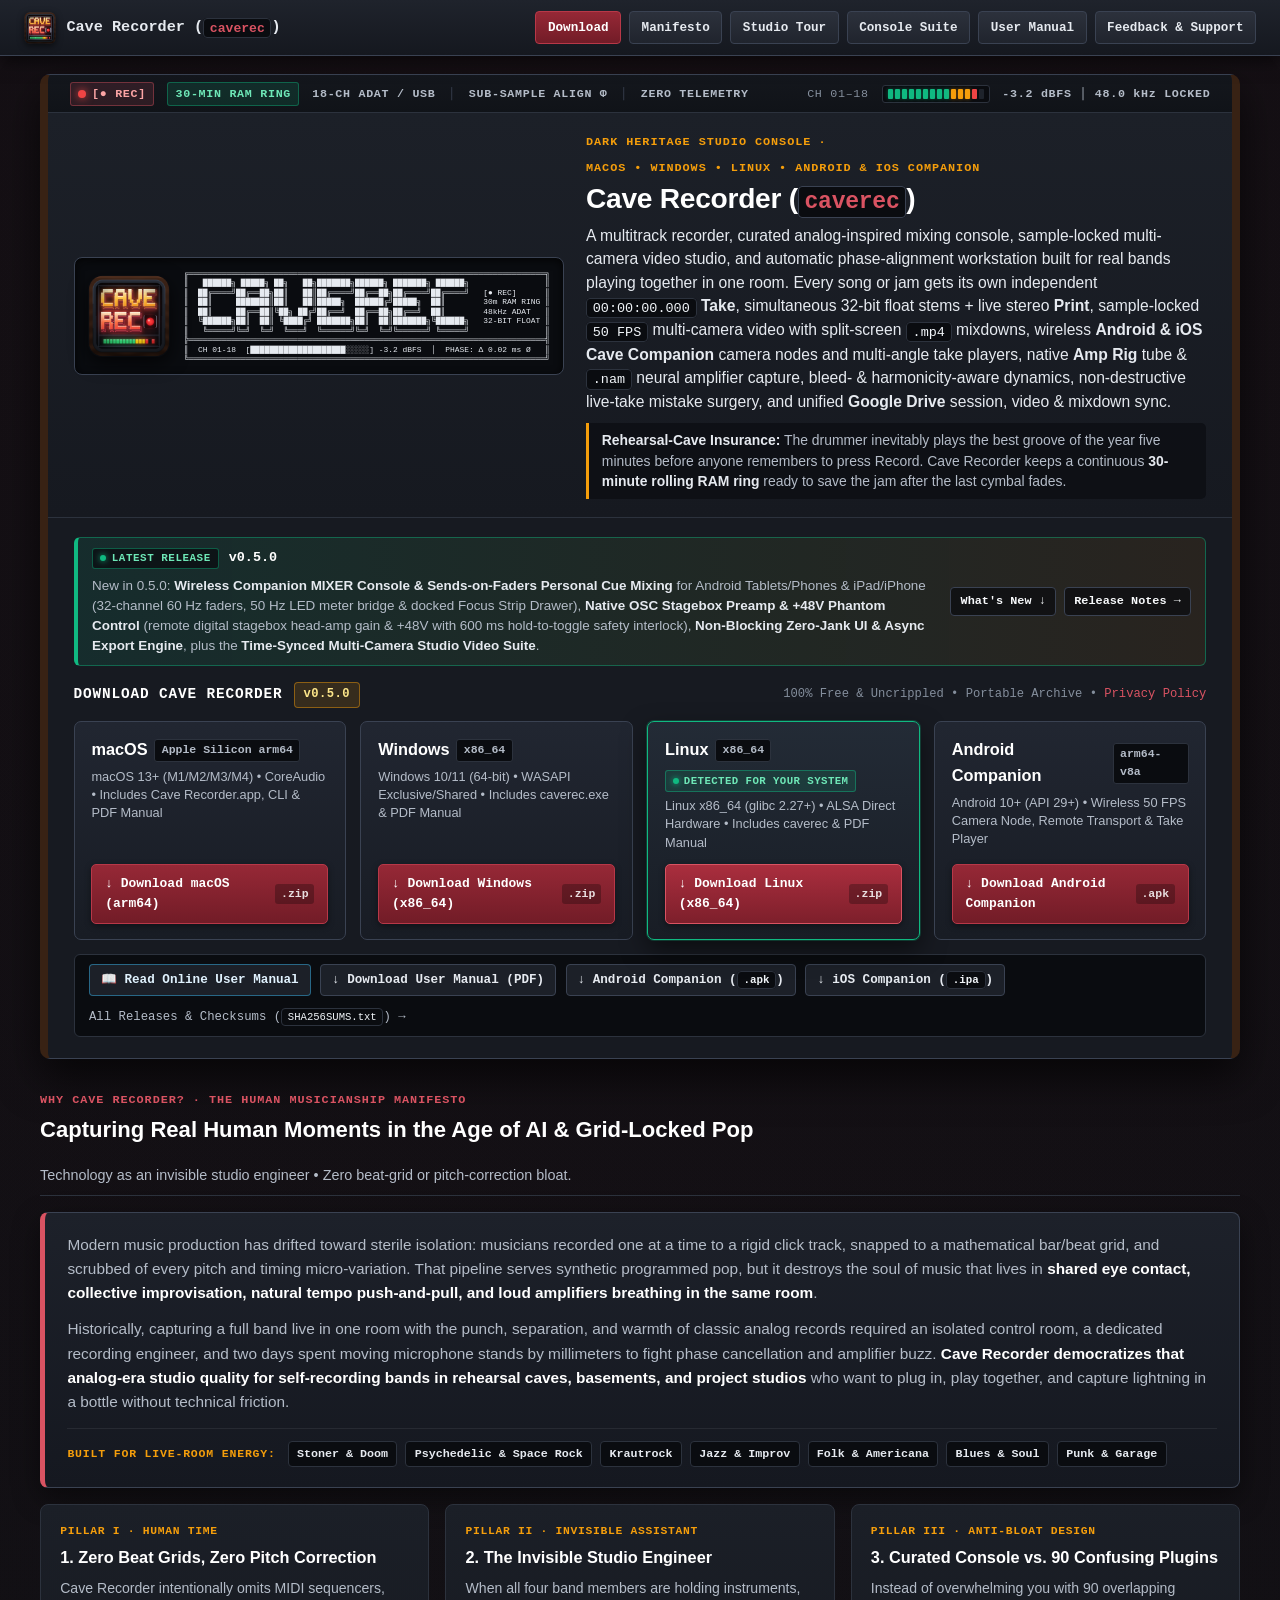
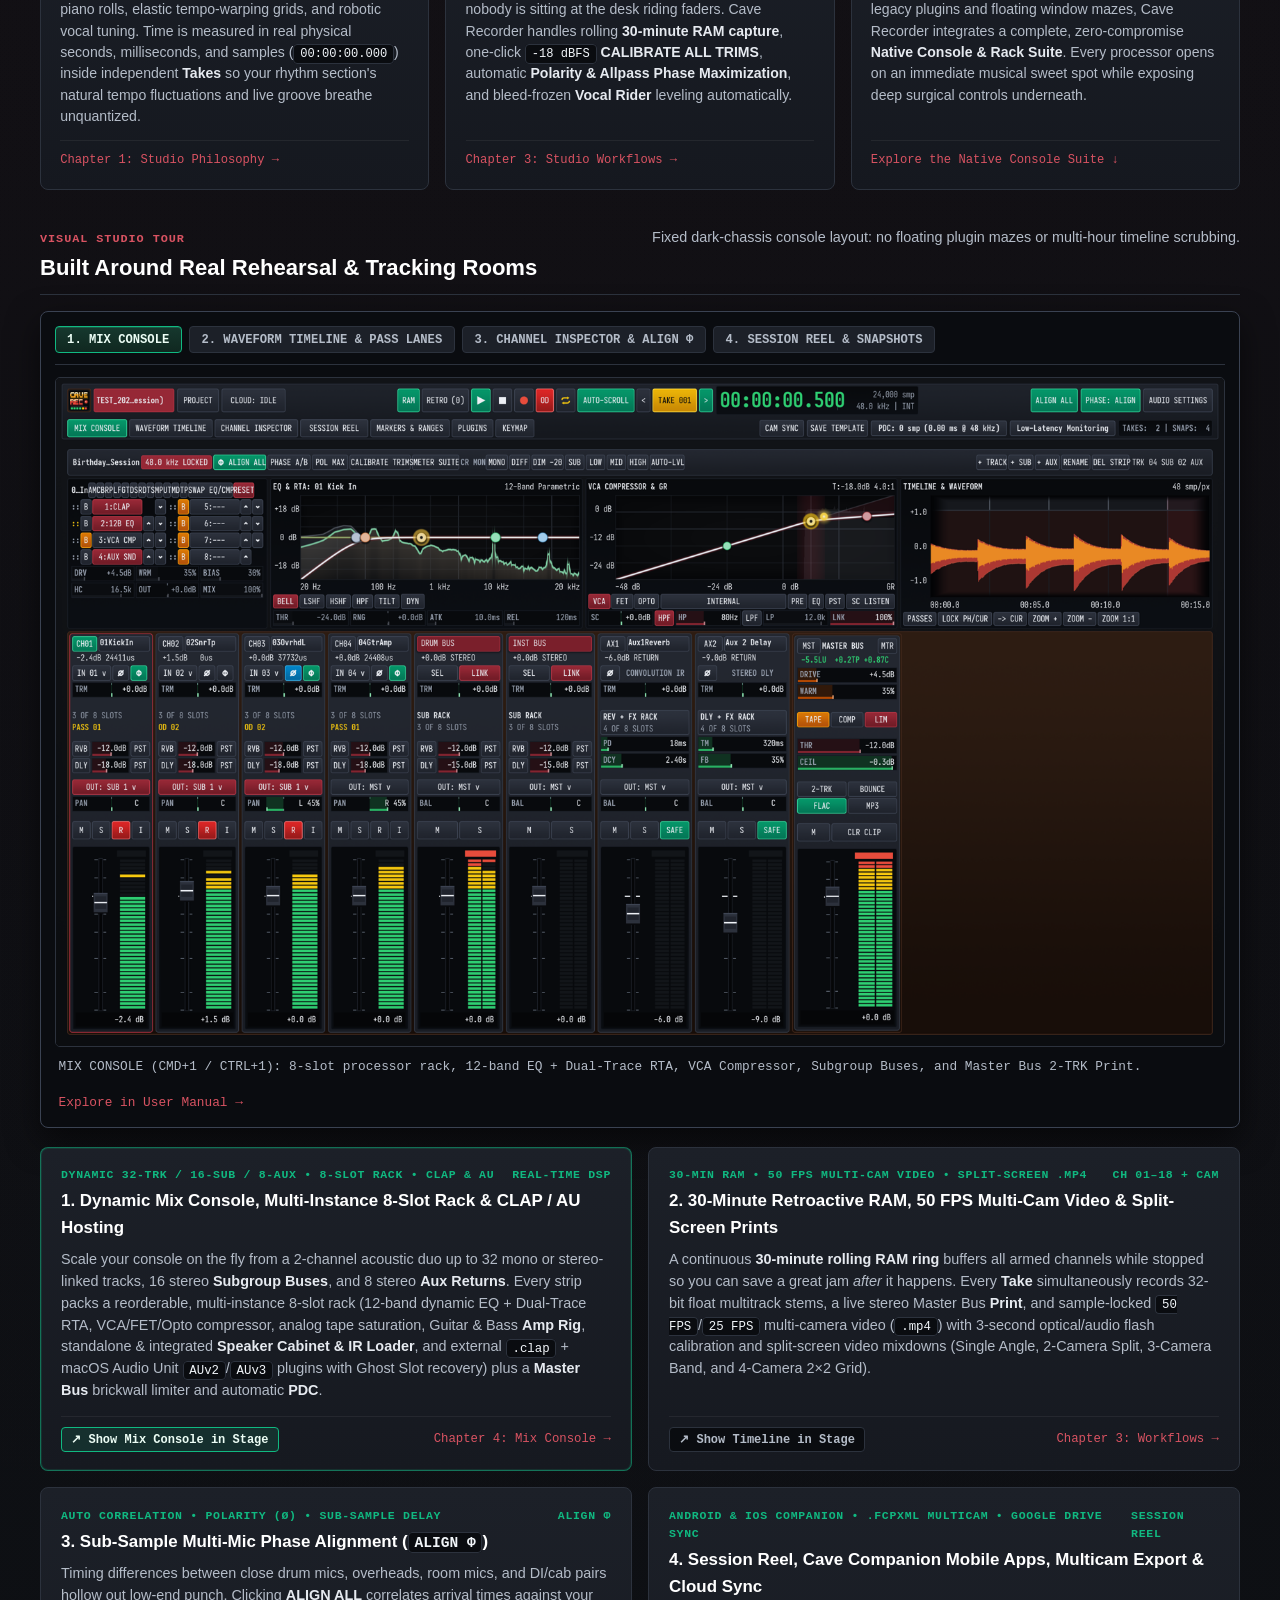
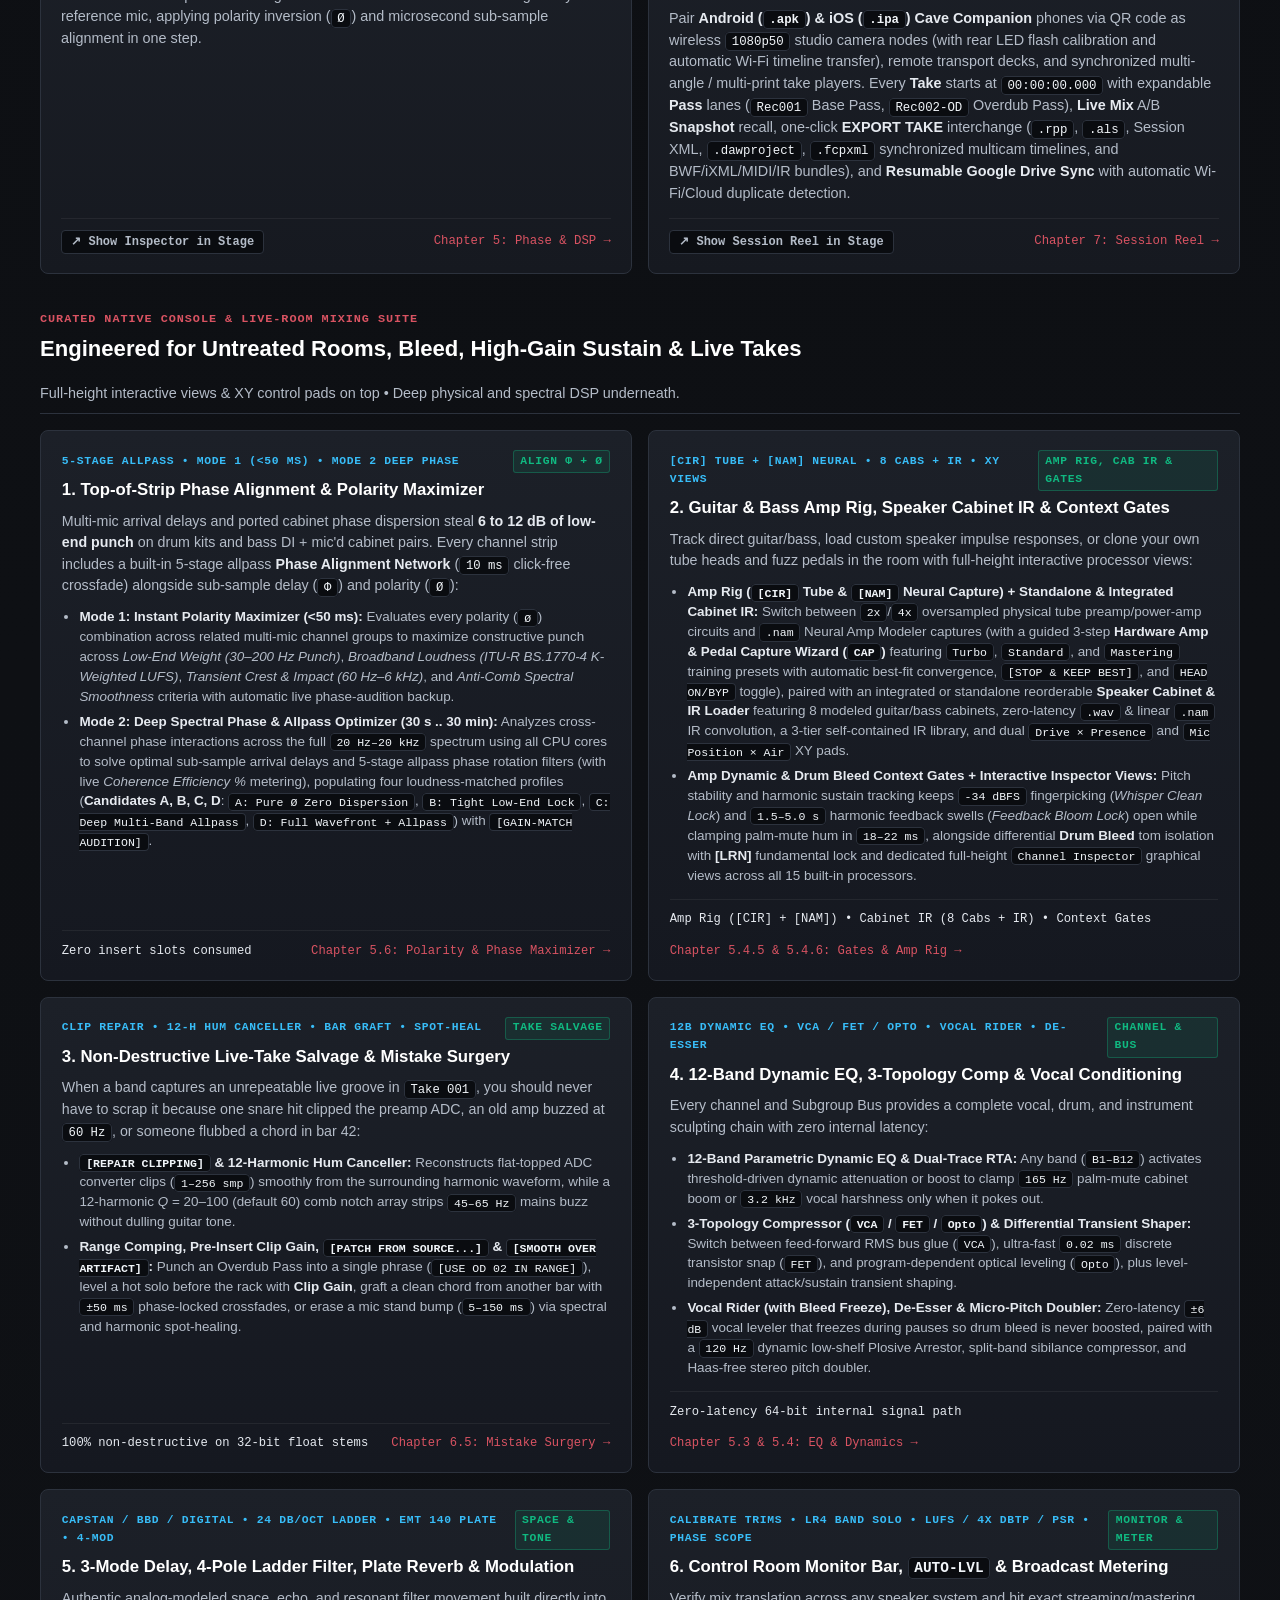
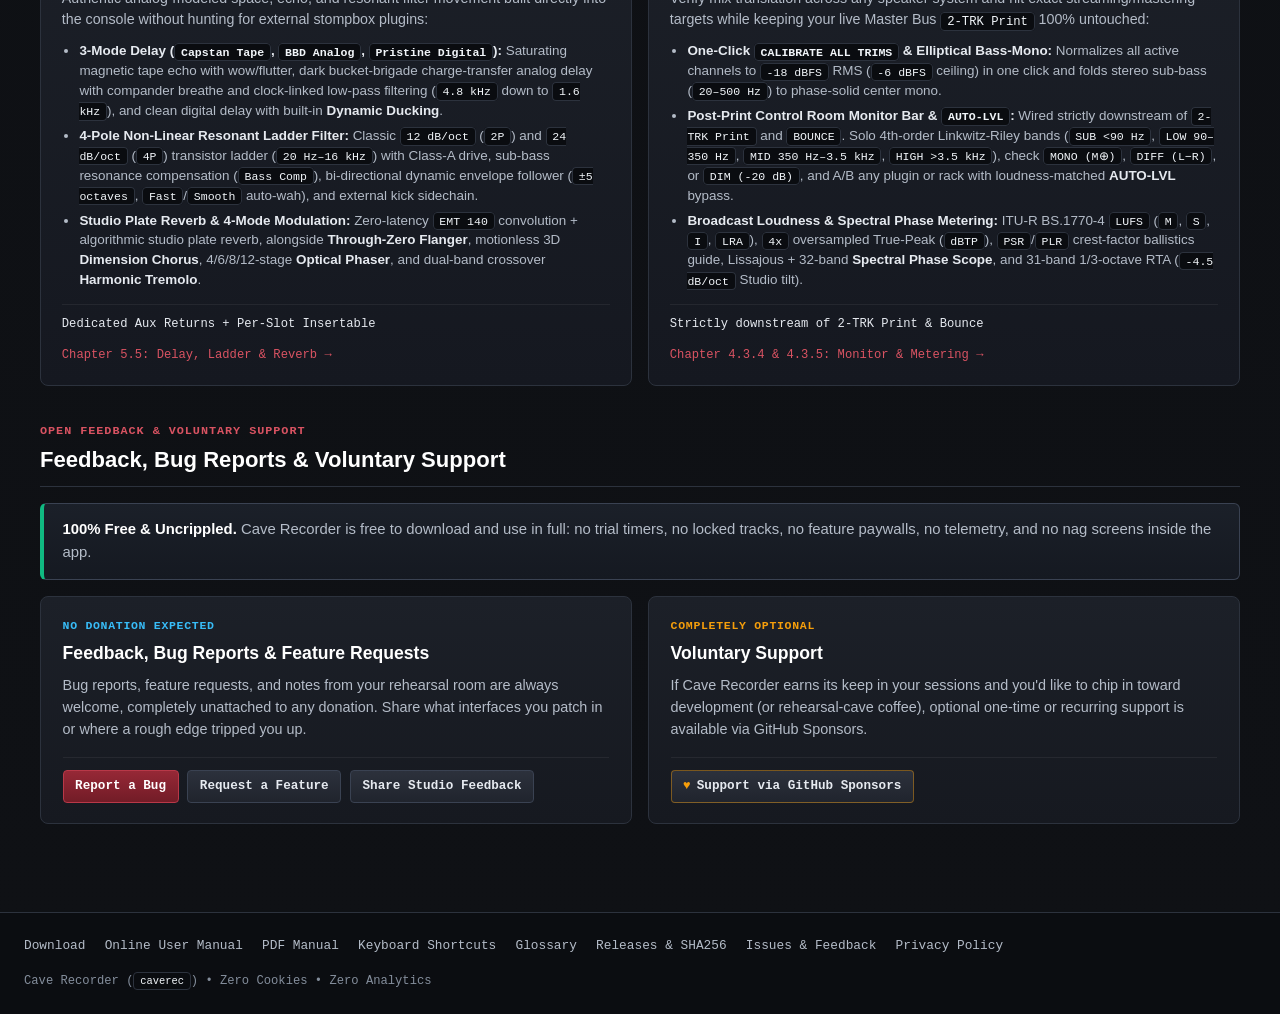
==== commit d7228f2b: "docs(site): align v0.5.0 banner copy with 600 ms +48V hold safety interlock" ====
--- a/index.html
+++ b/index.html
@@ -117,7 +117,7 @@
             </span>
             <strong class="release-update-version" id="release-banner-version">v0.5.0</strong>
             <span class="release-update-summary">
-              New in 0.5.0: <strong>Wireless Companion MIXER Console &amp; Sends-on-Faders Personal Cue Mixing</strong> for Android Tablets/Phones &amp; iPad/iPhone (32-channel 60 Hz faders, 50 Hz LED meter bridge &amp; docked Focus Strip Drawer), <strong>Native OSC Stagebox Preamp &amp; +48V Phantom Control</strong> (remote digital stagebox head-amp gain &amp; +48V with -20 dB safety mute guard), <strong>Non-Blocking Zero-Jank UI &amp; Async Export Engine</strong>, plus the <strong>Time-Synced Multi-Camera Studio Video Suite</strong>.
+              New in 0.5.0: <strong>Wireless Companion MIXER Console &amp; Sends-on-Faders Personal Cue Mixing</strong> for Android Tablets/Phones &amp; iPad/iPhone (32-channel 60 Hz faders, 50 Hz LED meter bridge &amp; docked Focus Strip Drawer), <strong>Native OSC Stagebox Preamp &amp; +48V Phantom Control</strong> (remote digital stagebox head-amp gain &amp; +48V with 600 ms hold-to-toggle safety interlock), <strong>Non-Blocking Zero-Jank UI &amp; Async Export Engine</strong>, plus the <strong>Time-Synced Multi-Camera Studio Video Suite</strong>.
             </span>
           </div>
           <div class="release-update-actions">
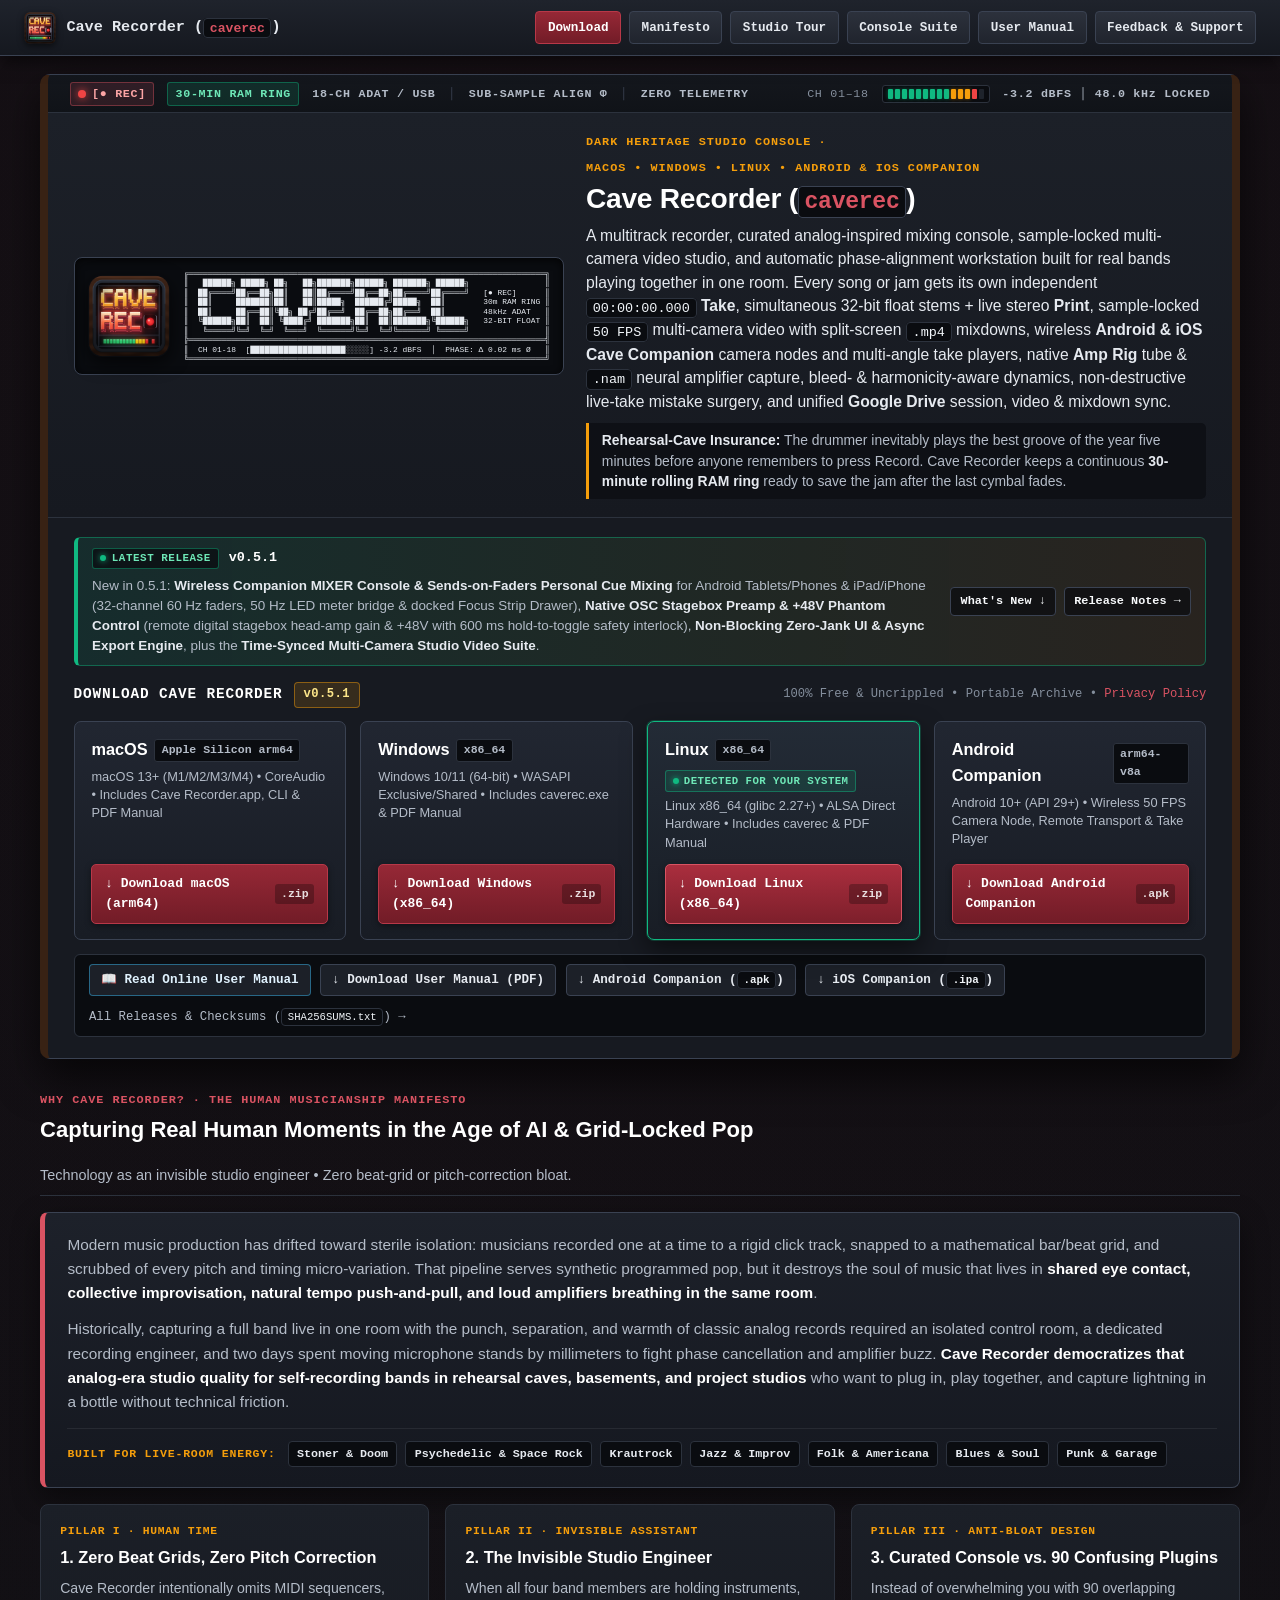
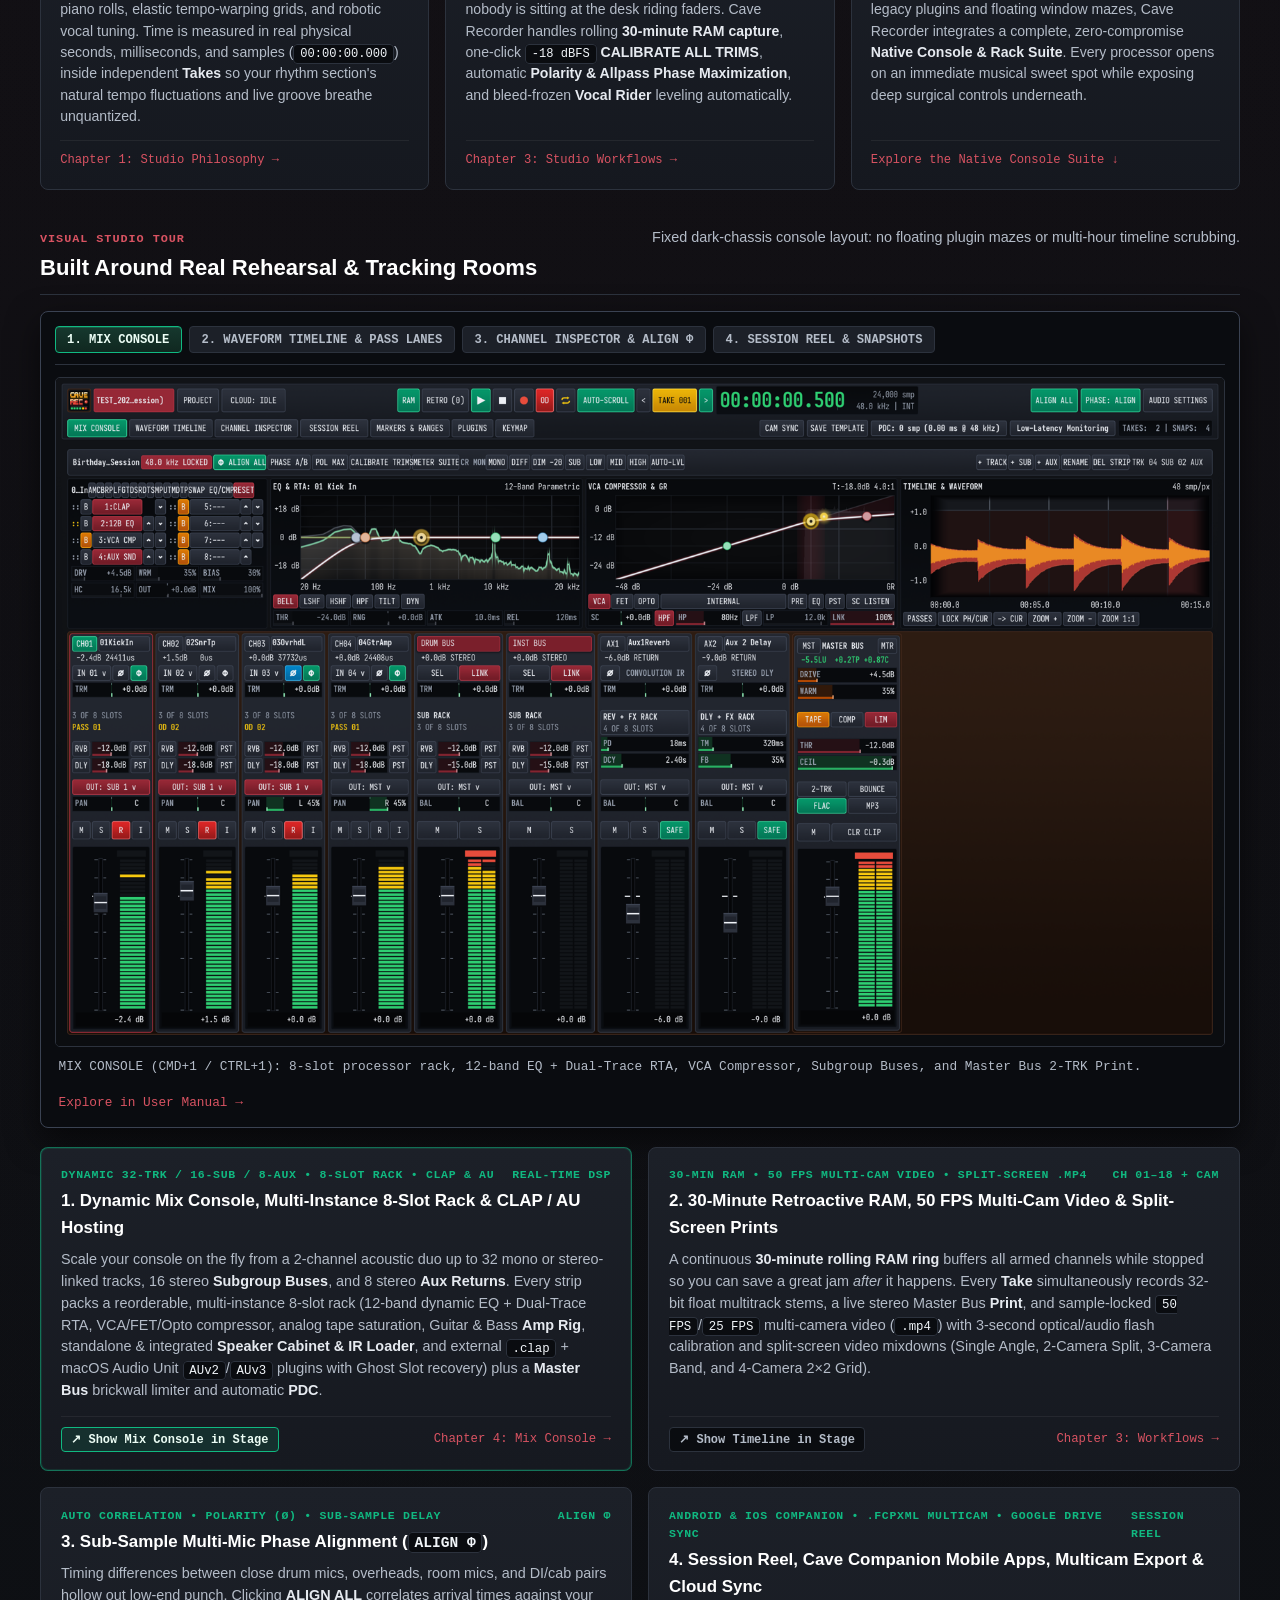
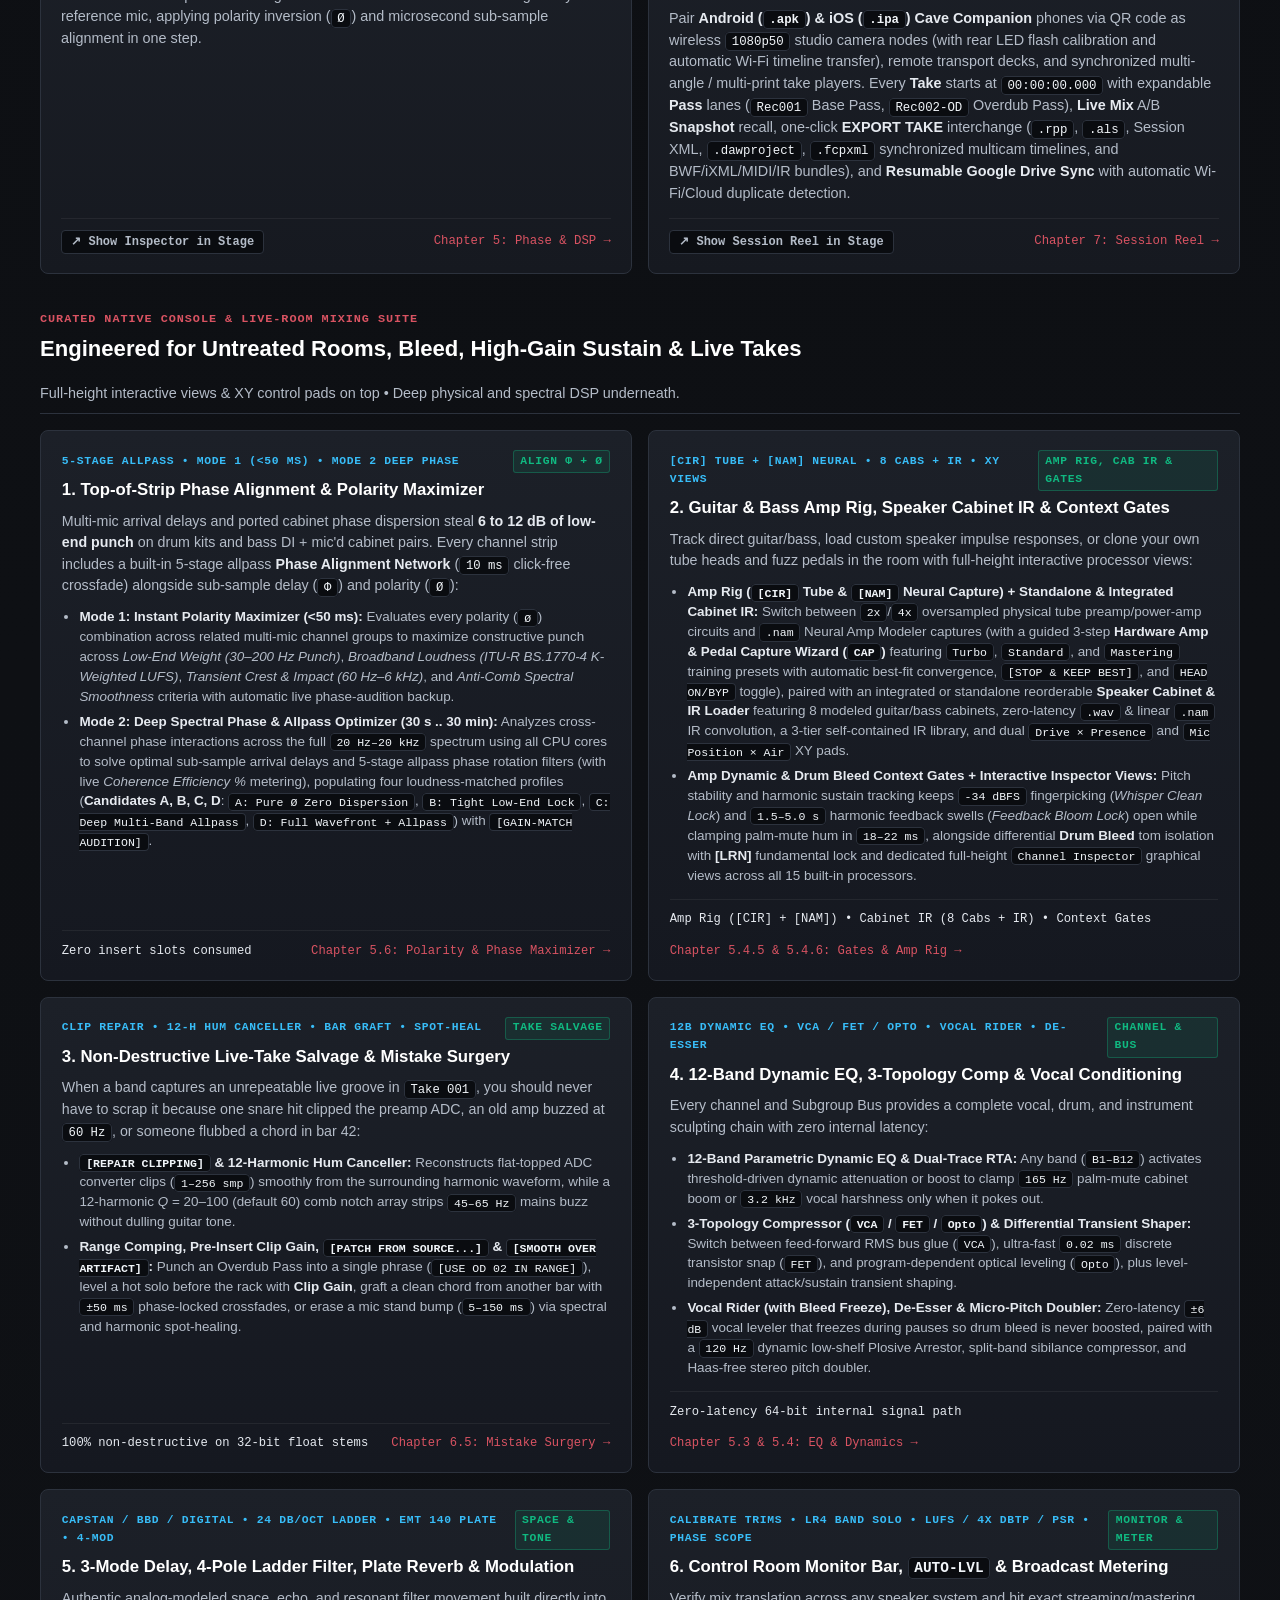
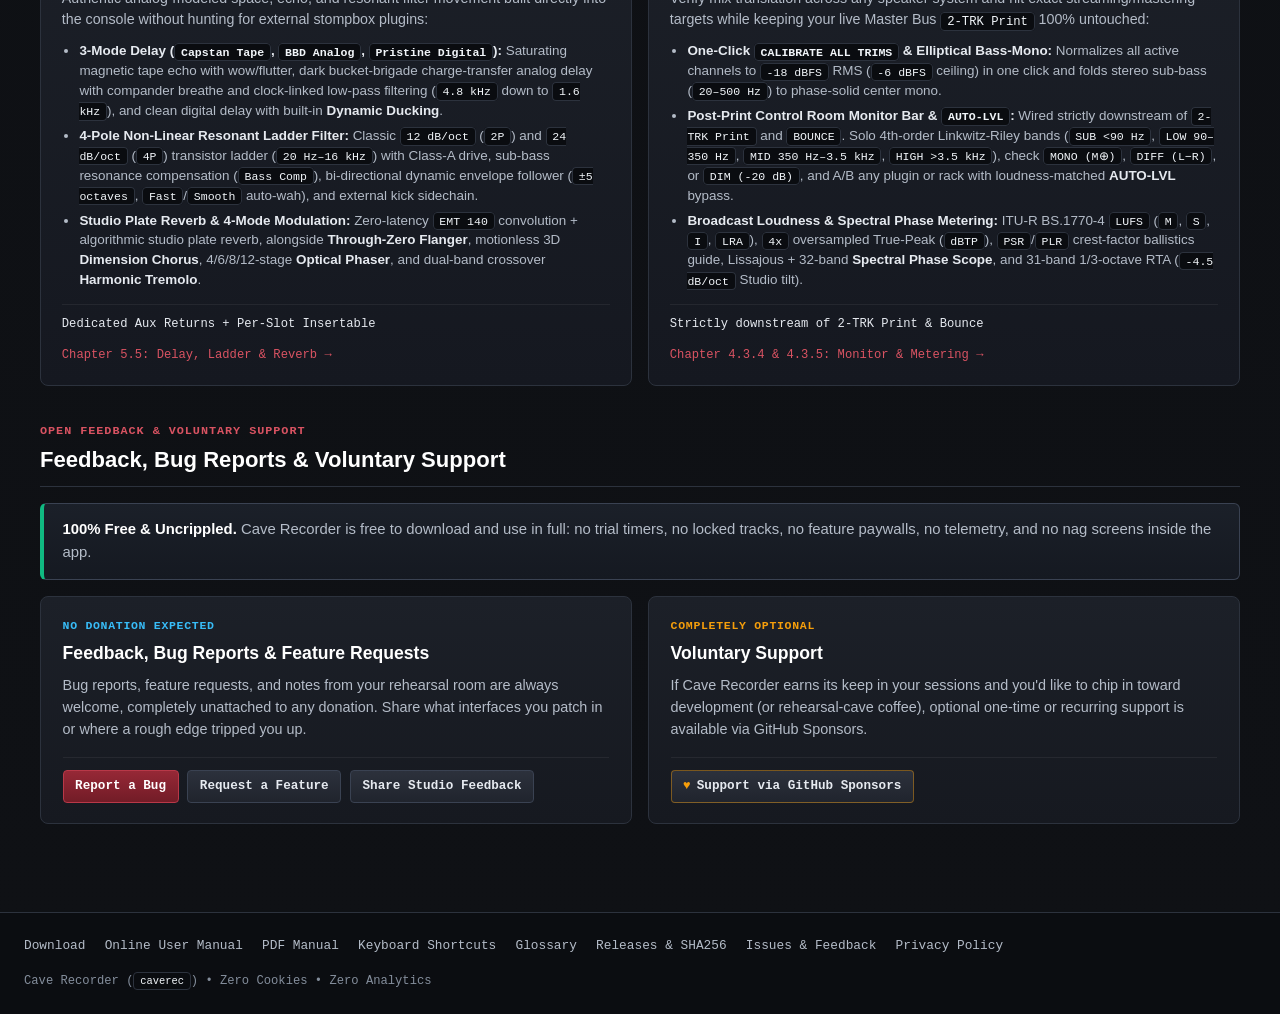
==== commit fbf30f84: "docs(site): publish v0.5.1 website and User Manual" ====
--- a/index.html
+++ b/index.html
@@ -106,8 +106,8 @@
       </section>
 
       <!-- Obvious Above-the-Fold Download Deck (#download) -->
-      <!-- RELEASE_VERSION_MARKER: v0.5.0 -->
-      <section class="download-deck" id="download" data-release-version="v0.5.0" aria-labelledby="download-heading">
+      <!-- RELEASE_VERSION_MARKER: v0.5.1 -->
+      <section class="download-deck" id="download" data-release-version="v0.5.1" aria-labelledby="download-heading">
         <!-- Static Latest Release Banner -->
         <div class="release-update-banner" id="release-update-banner" role="region" aria-label="Latest Release Update">
           <div class="release-update-main">
@@ -115,9 +115,9 @@
               <span class="detected-dot" aria-hidden="true"></span>
               <span>LATEST RELEASE</span>
             </span>
-            <strong class="release-update-version" id="release-banner-version">v0.5.0</strong>
+            <strong class="release-update-version" id="release-banner-version">v0.5.1</strong>
             <span class="release-update-summary">
-              New in 0.5.0: <strong>Wireless Companion MIXER Console &amp; Sends-on-Faders Personal Cue Mixing</strong> for Android Tablets/Phones &amp; iPad/iPhone (32-channel 60 Hz faders, 50 Hz LED meter bridge &amp; docked Focus Strip Drawer), <strong>Native OSC Stagebox Preamp &amp; +48V Phantom Control</strong> (remote digital stagebox head-amp gain &amp; +48V with 600 ms hold-to-toggle safety interlock), <strong>Non-Blocking Zero-Jank UI &amp; Async Export Engine</strong>, plus the <strong>Time-Synced Multi-Camera Studio Video Suite</strong>.
+              New in 0.5.1: <strong>Wireless Companion MIXER Console &amp; Sends-on-Faders Personal Cue Mixing</strong> for Android Tablets/Phones &amp; iPad/iPhone (32-channel 60 Hz faders, 50 Hz LED meter bridge &amp; docked Focus Strip Drawer), <strong>Native OSC Stagebox Preamp &amp; +48V Phantom Control</strong> (remote digital stagebox head-amp gain &amp; +48V with 600 ms hold-to-toggle safety interlock), <strong>Non-Blocking Zero-Jank UI &amp; Async Export Engine</strong>, plus the <strong>Time-Synced Multi-Camera Studio Video Suite</strong>.
             </span>
           </div>
           <div class="release-update-actions">
@@ -125,7 +125,7 @@
             <a
               class="release-update-link"
               id="release-notes-link"
-              href="https://github.com/henriknyman/caverec-site/releases/tag/v0.5.0"
+              href="https://github.com/henriknyman/caverec-site/releases/tag/v0.5.1"
             >
               Release Notes &rarr;
             </a>
@@ -135,7 +135,7 @@
         <div class="download-deck-header">
           <div class="download-deck-title-group">
             <h2 class="download-deck-title" id="download-heading">Download Cave Recorder</h2>
-            <span class="version-badge" id="release-version-badge" data-version="v0.5.0">v0.5.0</span>
+            <span class="version-badge" id="release-version-badge" data-version="v0.5.1">v0.5.1</span>
           </div>
           <div class="download-deck-meta">
             100% Free &amp; Uncrippled &bull; Portable Archive &bull; <a href="privacy/">Privacy Policy</a>
@@ -162,8 +162,8 @@
               class="download-cta-btn"
               id="download-macos"
               data-download-os="macos"
-              data-release-asset="caverec-v0.5.0-macos-arm64.zip"
-              href="https://github.com/henriknyman/caverec-site/releases/download/v0.5.0/caverec-v0.5.0-macos-arm64.zip"
+              data-release-asset="caverec-v0.5.1-macos-arm64.zip"
+              href="https://github.com/henriknyman/caverec-site/releases/download/v0.5.1/caverec-v0.5.1-macos-arm64.zip"
             >
               <span>&darr; Download macOS (arm64)</span>
               <span class="download-cta-ext">.zip</span>
@@ -188,8 +188,8 @@
               class="download-cta-btn"
               id="download-windows"
               data-download-os="windows"
-              data-release-asset="caverec-v0.5.0-windows-x86_64.zip"
-              href="https://github.com/henriknyman/caverec-site/releases/download/v0.5.0/caverec-v0.5.0-windows-x86_64.zip"
+              data-release-asset="caverec-v0.5.1-windows-x86_64.zip"
+              href="https://github.com/henriknyman/caverec-site/releases/download/v0.5.1/caverec-v0.5.1-windows-x86_64.zip"
             >
               <span>&darr; Download Windows (x86_64)</span>
               <span class="download-cta-ext">.zip</span>
@@ -214,8 +214,8 @@
               class="download-cta-btn"
               id="download-linux"
               data-download-os="linux"
-              data-release-asset="caverec-v0.5.0-linux-x86_64.zip"
-              href="https://github.com/henriknyman/caverec-site/releases/download/v0.5.0/caverec-v0.5.0-linux-x86_64.zip"
+              data-release-asset="caverec-v0.5.1-linux-x86_64.zip"
+              href="https://github.com/henriknyman/caverec-site/releases/download/v0.5.1/caverec-v0.5.1-linux-x86_64.zip"
             >
               <span>&darr; Download Linux (x86_64)</span>
               <span class="download-cta-ext">.zip</span>
@@ -240,8 +240,8 @@
               class="download-cta-btn"
               id="download-android"
               data-download-os="android"
-              data-release-asset="caverec-v0.5.0-android-arm64.apk"
-              href="https://github.com/henriknyman/caverec-site/releases/download/v0.5.0/caverec-v0.5.0-android-arm64.apk"
+              data-release-asset="caverec-v0.5.1-android-arm64.apk"
+              href="https://github.com/henriknyman/caverec-site/releases/download/v0.5.1/caverec-v0.5.1-android-arm64.apk"
             >
               <span>&darr; Download Android Companion</span>
               <span class="download-cta-ext">.apk</span>
@@ -270,8 +270,8 @@
               class="quick-bar-link"
               id="quick-download-ios-ipa"
               data-download-os="ios"
-              data-release-asset="caverec-v0.5.0-ios-arm64.ipa"
-              href="https://github.com/henriknyman/caverec-site/releases/download/v0.5.0/caverec-v0.5.0-ios-arm64.ipa"
+              data-release-asset="caverec-v0.5.1-ios-arm64.ipa"
+              href="https://github.com/henriknyman/caverec-site/releases/download/v0.5.1/caverec-v0.5.1-ios-arm64.ipa"
             >
               <span>&darr; iOS Companion (<code>.ipa</code>)</span>
             </a>
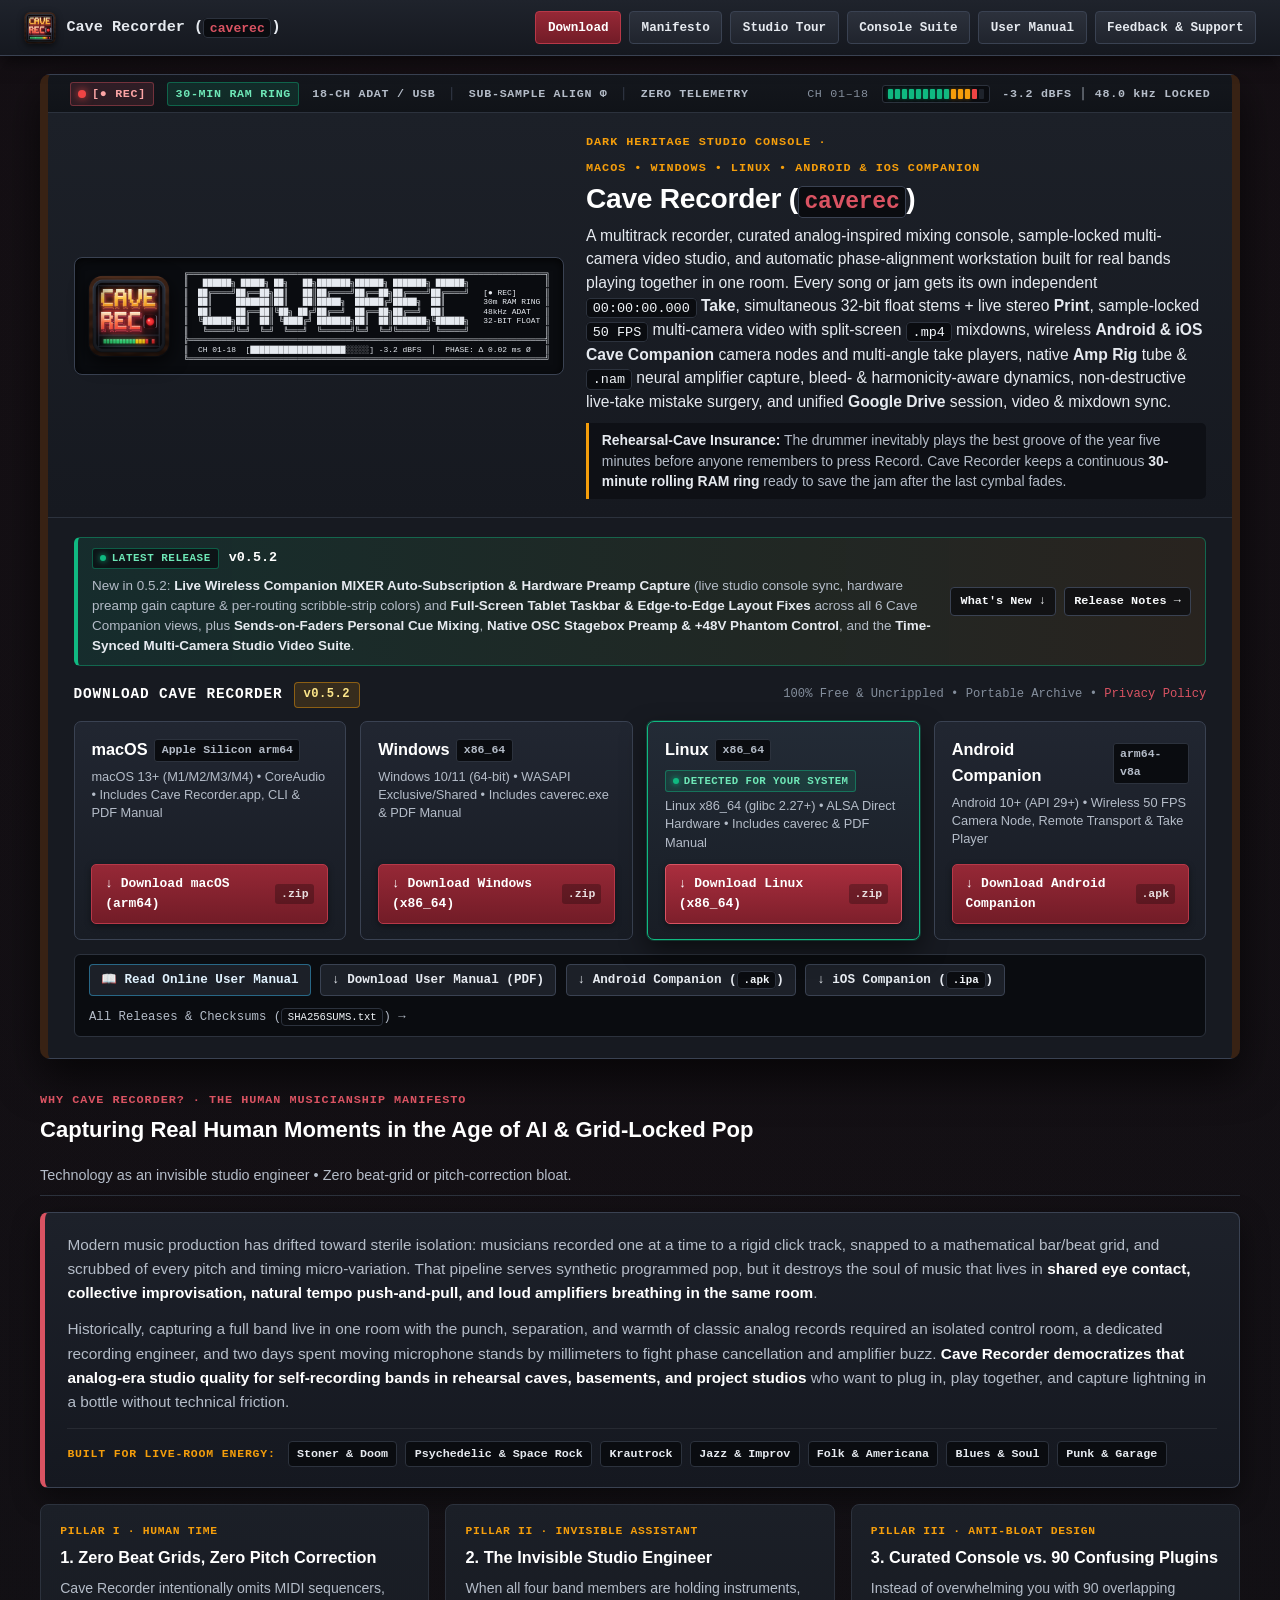
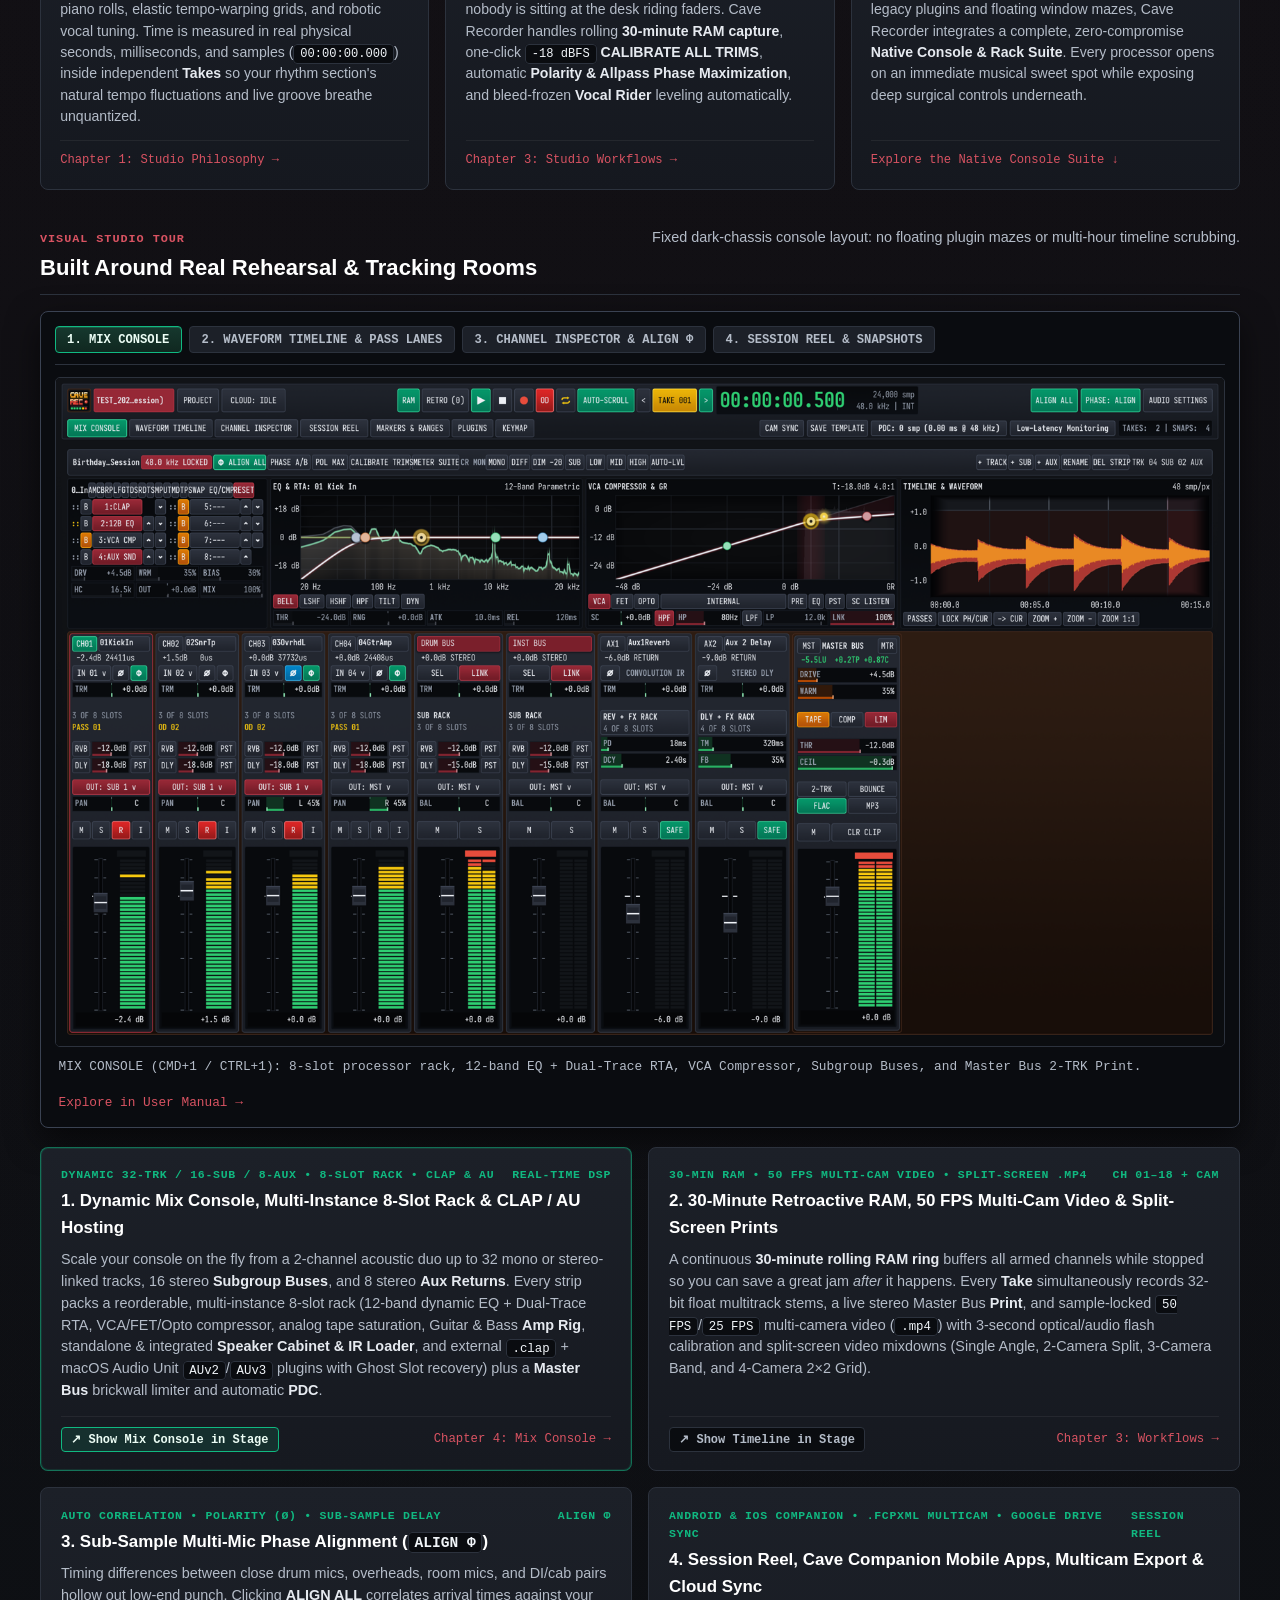
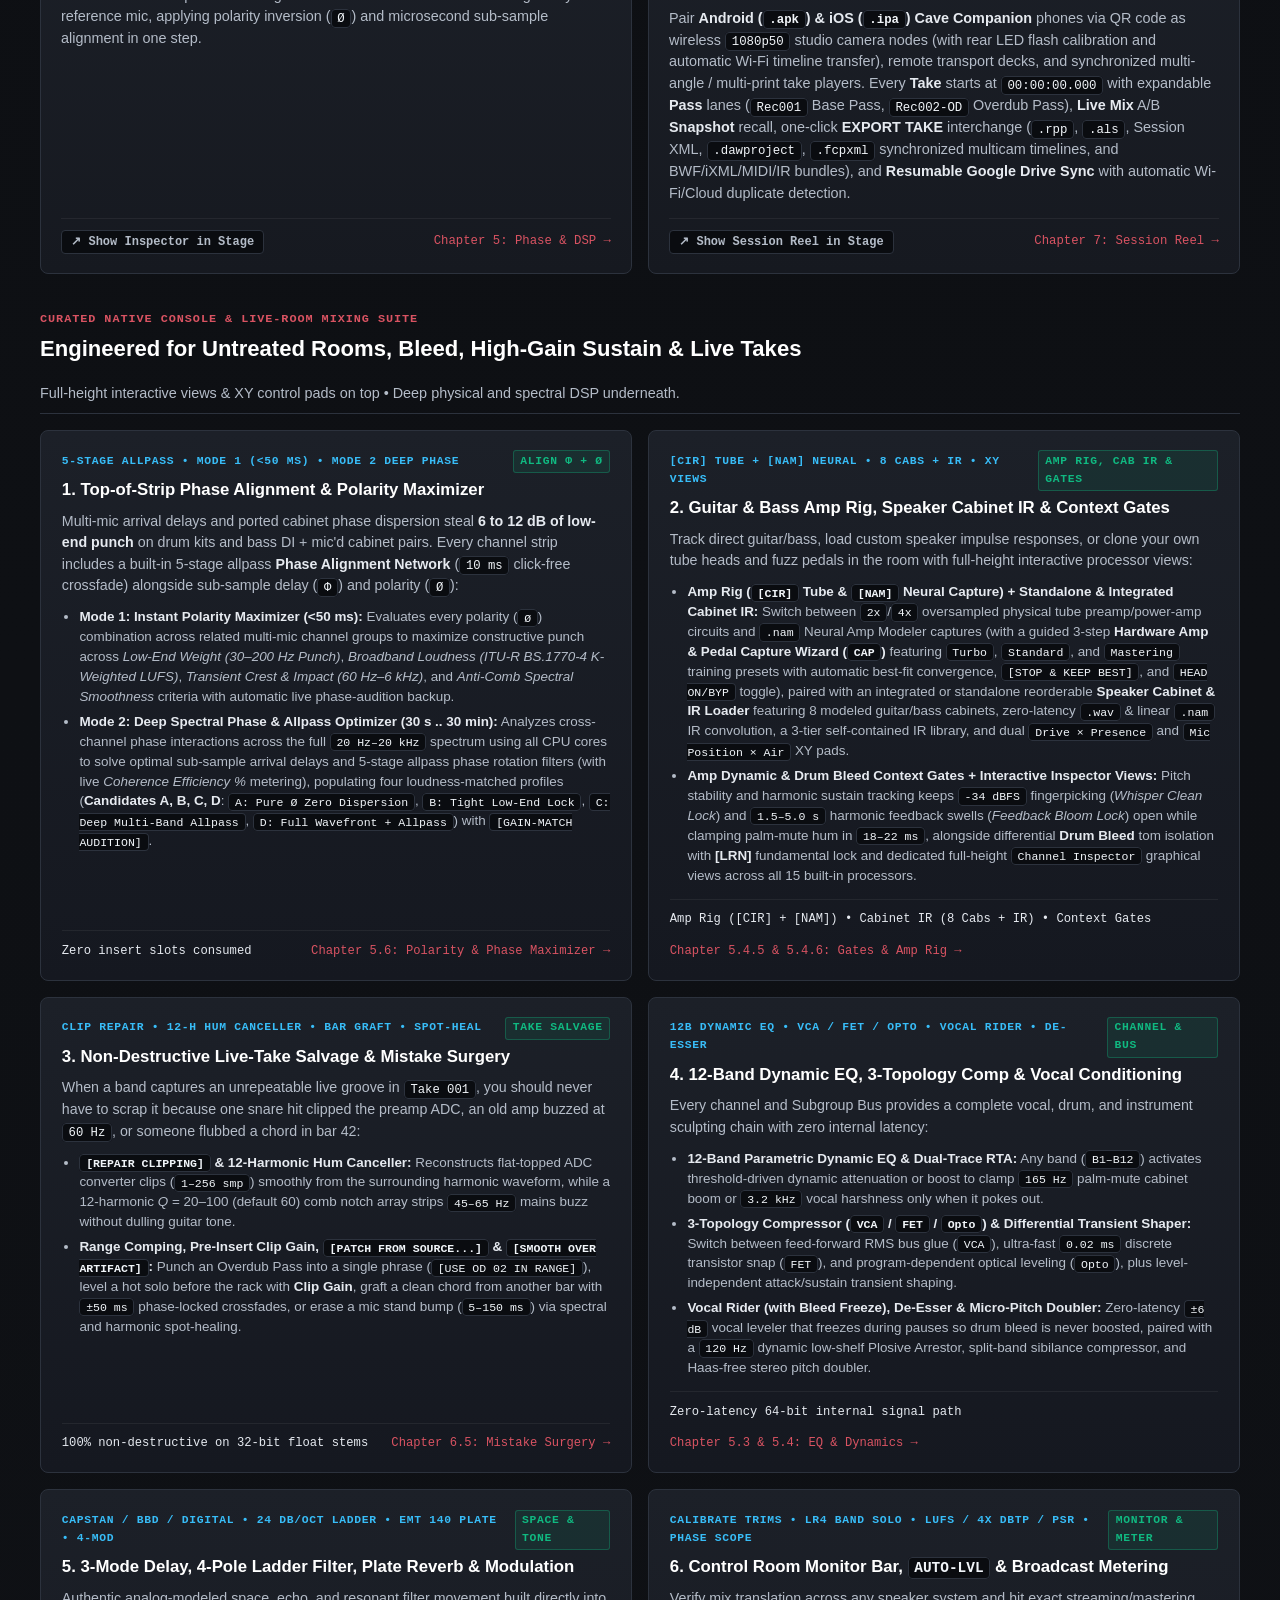
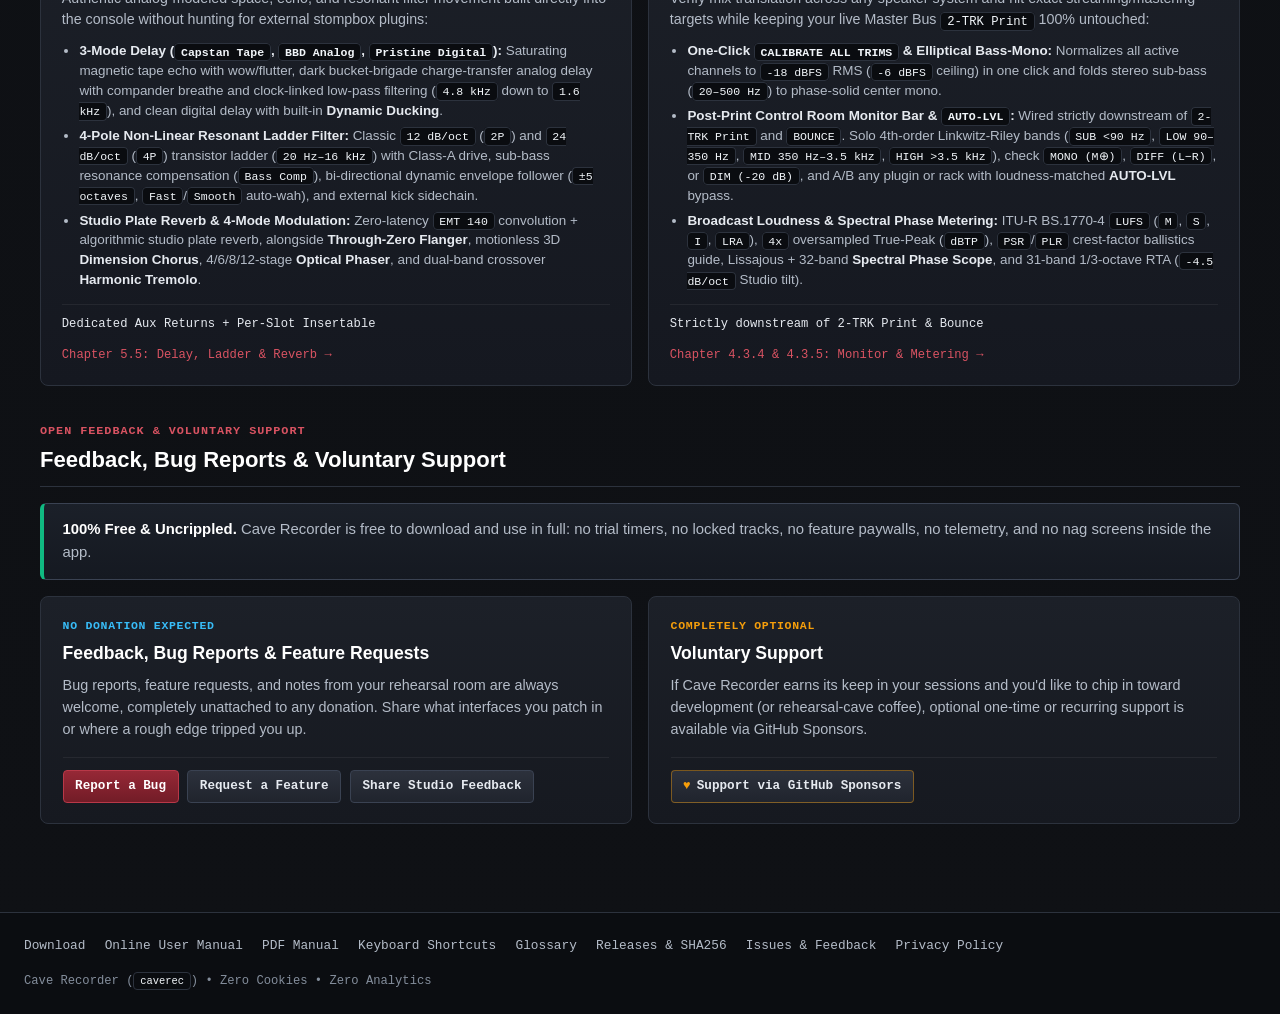
==== commit 857f4cbb: "docs(site): publish v0.5.2 website and User Manual" ====
--- a/index.html
+++ b/index.html
@@ -106,8 +106,8 @@
       </section>
 
       <!-- Obvious Above-the-Fold Download Deck (#download) -->
-      <!-- RELEASE_VERSION_MARKER: v0.5.1 -->
-      <section class="download-deck" id="download" data-release-version="v0.5.1" aria-labelledby="download-heading">
+      <!-- RELEASE_VERSION_MARKER: v0.5.2 -->
+      <section class="download-deck" id="download" data-release-version="v0.5.2" aria-labelledby="download-heading">
         <!-- Static Latest Release Banner -->
         <div class="release-update-banner" id="release-update-banner" role="region" aria-label="Latest Release Update">
           <div class="release-update-main">
@@ -115,9 +115,9 @@
               <span class="detected-dot" aria-hidden="true"></span>
               <span>LATEST RELEASE</span>
             </span>
-            <strong class="release-update-version" id="release-banner-version">v0.5.1</strong>
+            <strong class="release-update-version" id="release-banner-version">v0.5.2</strong>
             <span class="release-update-summary">
-              New in 0.5.1: <strong>Wireless Companion MIXER Console &amp; Sends-on-Faders Personal Cue Mixing</strong> for Android Tablets/Phones &amp; iPad/iPhone (32-channel 60 Hz faders, 50 Hz LED meter bridge &amp; docked Focus Strip Drawer), <strong>Native OSC Stagebox Preamp &amp; +48V Phantom Control</strong> (remote digital stagebox head-amp gain &amp; +48V with 600 ms hold-to-toggle safety interlock), <strong>Non-Blocking Zero-Jank UI &amp; Async Export Engine</strong>, plus the <strong>Time-Synced Multi-Camera Studio Video Suite</strong>.
+              New in 0.5.2: <strong>Live Wireless Companion MIXER Auto-Subscription &amp; Hardware Preamp Capture</strong> (live studio console sync, hardware preamp gain capture &amp; per-routing scribble-strip colors) and <strong>Full-Screen Tablet Taskbar &amp; Edge-to-Edge Layout Fixes</strong> across all 6 Cave Companion views, plus <strong>Sends-on-Faders Personal Cue Mixing</strong>, <strong>Native OSC Stagebox Preamp &amp; +48V Phantom Control</strong>, and the <strong>Time-Synced Multi-Camera Studio Video Suite</strong>.
             </span>
           </div>
           <div class="release-update-actions">
@@ -125,7 +125,7 @@
             <a
               class="release-update-link"
               id="release-notes-link"
-              href="https://github.com/henriknyman/caverec-site/releases/tag/v0.5.1"
+              href="https://github.com/henriknyman/caverec-site/releases/tag/v0.5.2"
             >
               Release Notes &rarr;
             </a>
@@ -135,7 +135,7 @@
         <div class="download-deck-header">
           <div class="download-deck-title-group">
             <h2 class="download-deck-title" id="download-heading">Download Cave Recorder</h2>
-            <span class="version-badge" id="release-version-badge" data-version="v0.5.1">v0.5.1</span>
+            <span class="version-badge" id="release-version-badge" data-version="v0.5.2">v0.5.2</span>
           </div>
           <div class="download-deck-meta">
             100% Free &amp; Uncrippled &bull; Portable Archive &bull; <a href="privacy/">Privacy Policy</a>
@@ -162,8 +162,8 @@
               class="download-cta-btn"
               id="download-macos"
               data-download-os="macos"
-              data-release-asset="caverec-v0.5.1-macos-arm64.zip"
-              href="https://github.com/henriknyman/caverec-site/releases/download/v0.5.1/caverec-v0.5.1-macos-arm64.zip"
+              data-release-asset="caverec-v0.5.2-macos-arm64.zip"
+              href="https://github.com/henriknyman/caverec-site/releases/download/v0.5.2/caverec-v0.5.2-macos-arm64.zip"
             >
               <span>&darr; Download macOS (arm64)</span>
               <span class="download-cta-ext">.zip</span>
@@ -188,8 +188,8 @@
               class="download-cta-btn"
               id="download-windows"
               data-download-os="windows"
-              data-release-asset="caverec-v0.5.1-windows-x86_64.zip"
-              href="https://github.com/henriknyman/caverec-site/releases/download/v0.5.1/caverec-v0.5.1-windows-x86_64.zip"
+              data-release-asset="caverec-v0.5.2-windows-x86_64.zip"
+              href="https://github.com/henriknyman/caverec-site/releases/download/v0.5.2/caverec-v0.5.2-windows-x86_64.zip"
             >
               <span>&darr; Download Windows (x86_64)</span>
               <span class="download-cta-ext">.zip</span>
@@ -214,8 +214,8 @@
               class="download-cta-btn"
               id="download-linux"
               data-download-os="linux"
-              data-release-asset="caverec-v0.5.1-linux-x86_64.zip"
-              href="https://github.com/henriknyman/caverec-site/releases/download/v0.5.1/caverec-v0.5.1-linux-x86_64.zip"
+              data-release-asset="caverec-v0.5.2-linux-x86_64.zip"
+              href="https://github.com/henriknyman/caverec-site/releases/download/v0.5.2/caverec-v0.5.2-linux-x86_64.zip"
             >
               <span>&darr; Download Linux (x86_64)</span>
               <span class="download-cta-ext">.zip</span>
@@ -240,8 +240,8 @@
               class="download-cta-btn"
               id="download-android"
               data-download-os="android"
-              data-release-asset="caverec-v0.5.1-android-arm64.apk"
-              href="https://github.com/henriknyman/caverec-site/releases/download/v0.5.1/caverec-v0.5.1-android-arm64.apk"
+              data-release-asset="caverec-v0.5.2-android-arm64.apk"
+              href="https://github.com/henriknyman/caverec-site/releases/download/v0.5.2/caverec-v0.5.2-android-arm64.apk"
             >
               <span>&darr; Download Android Companion</span>
               <span class="download-cta-ext">.apk</span>
@@ -270,8 +270,8 @@
               class="quick-bar-link"
               id="quick-download-ios-ipa"
               data-download-os="ios"
-              data-release-asset="caverec-v0.5.1-ios-arm64.ipa"
-              href="https://github.com/henriknyman/caverec-site/releases/download/v0.5.1/caverec-v0.5.1-ios-arm64.ipa"
+              data-release-asset="caverec-v0.5.2-ios-arm64.ipa"
+              href="https://github.com/henriknyman/caverec-site/releases/download/v0.5.2/caverec-v0.5.2-ios-arm64.ipa"
             >
               <span>&darr; iOS Companion (<code>.ipa</code>)</span>
             </a>
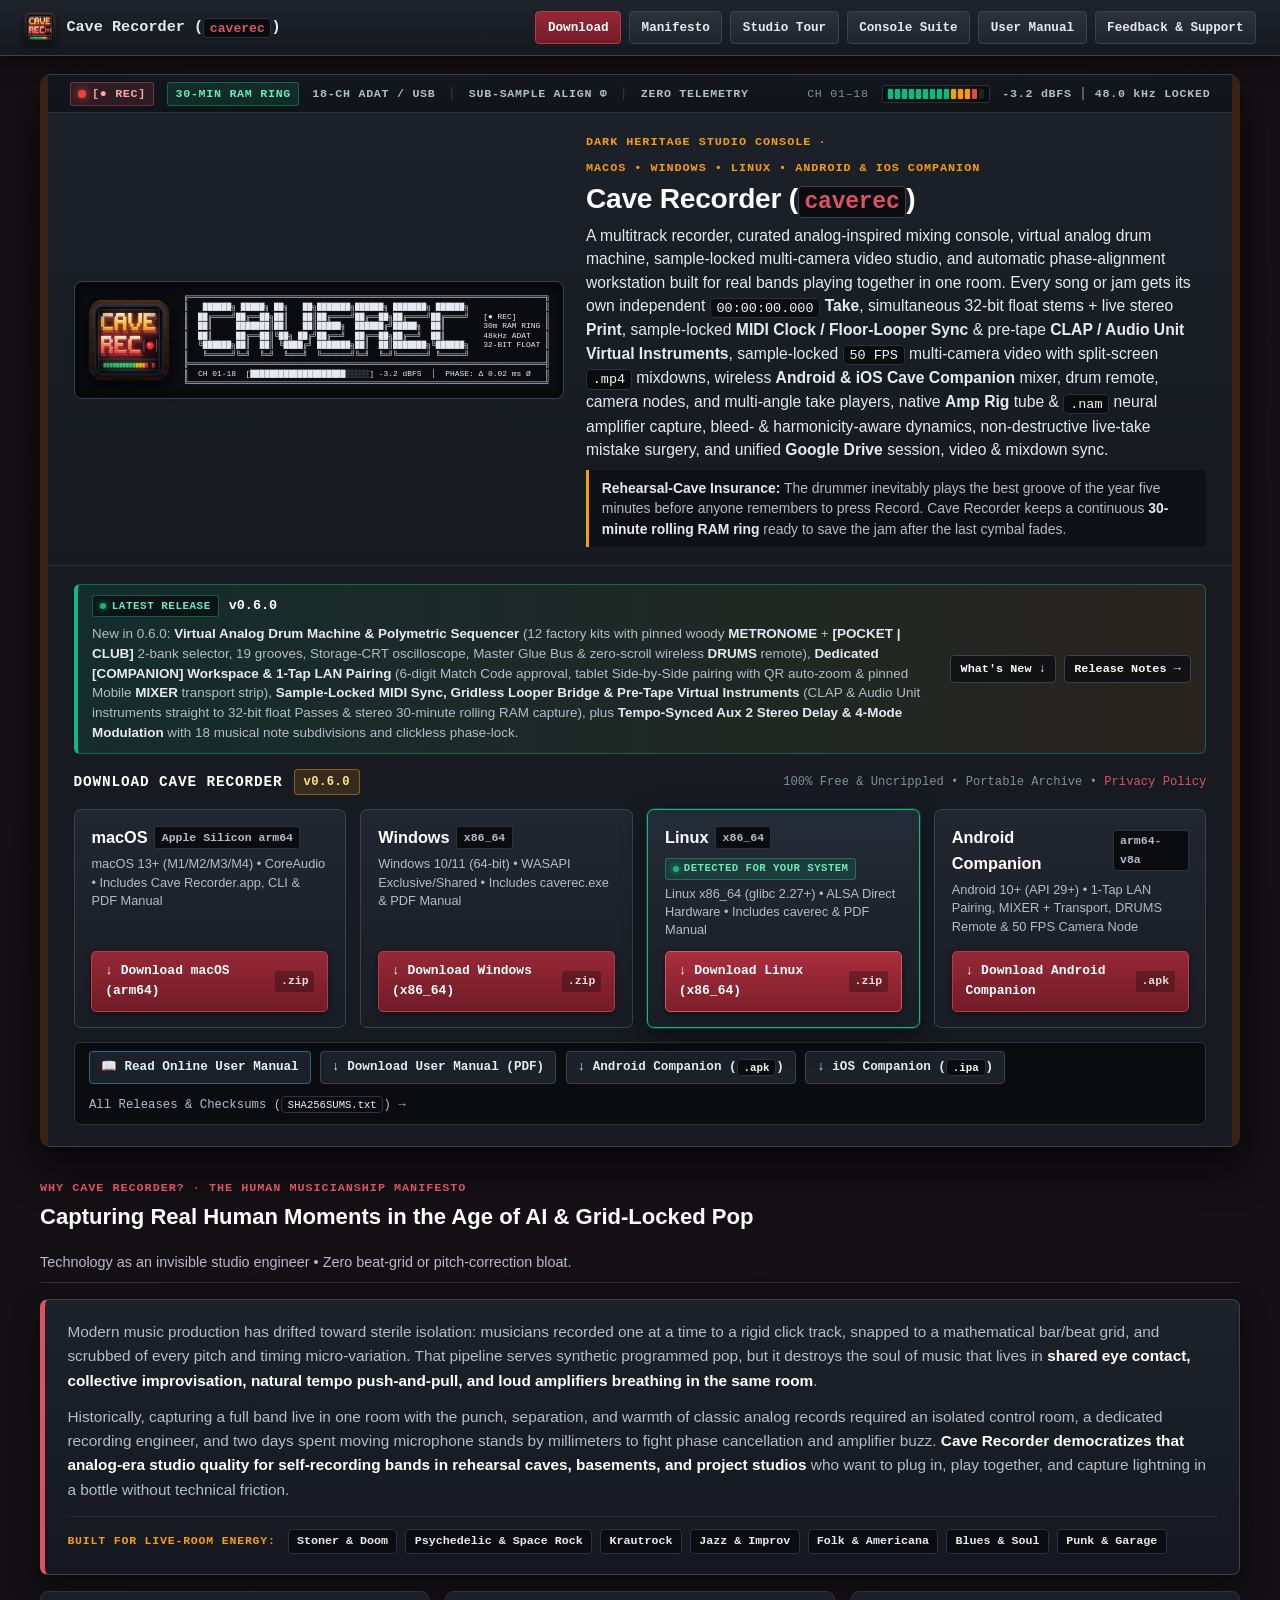
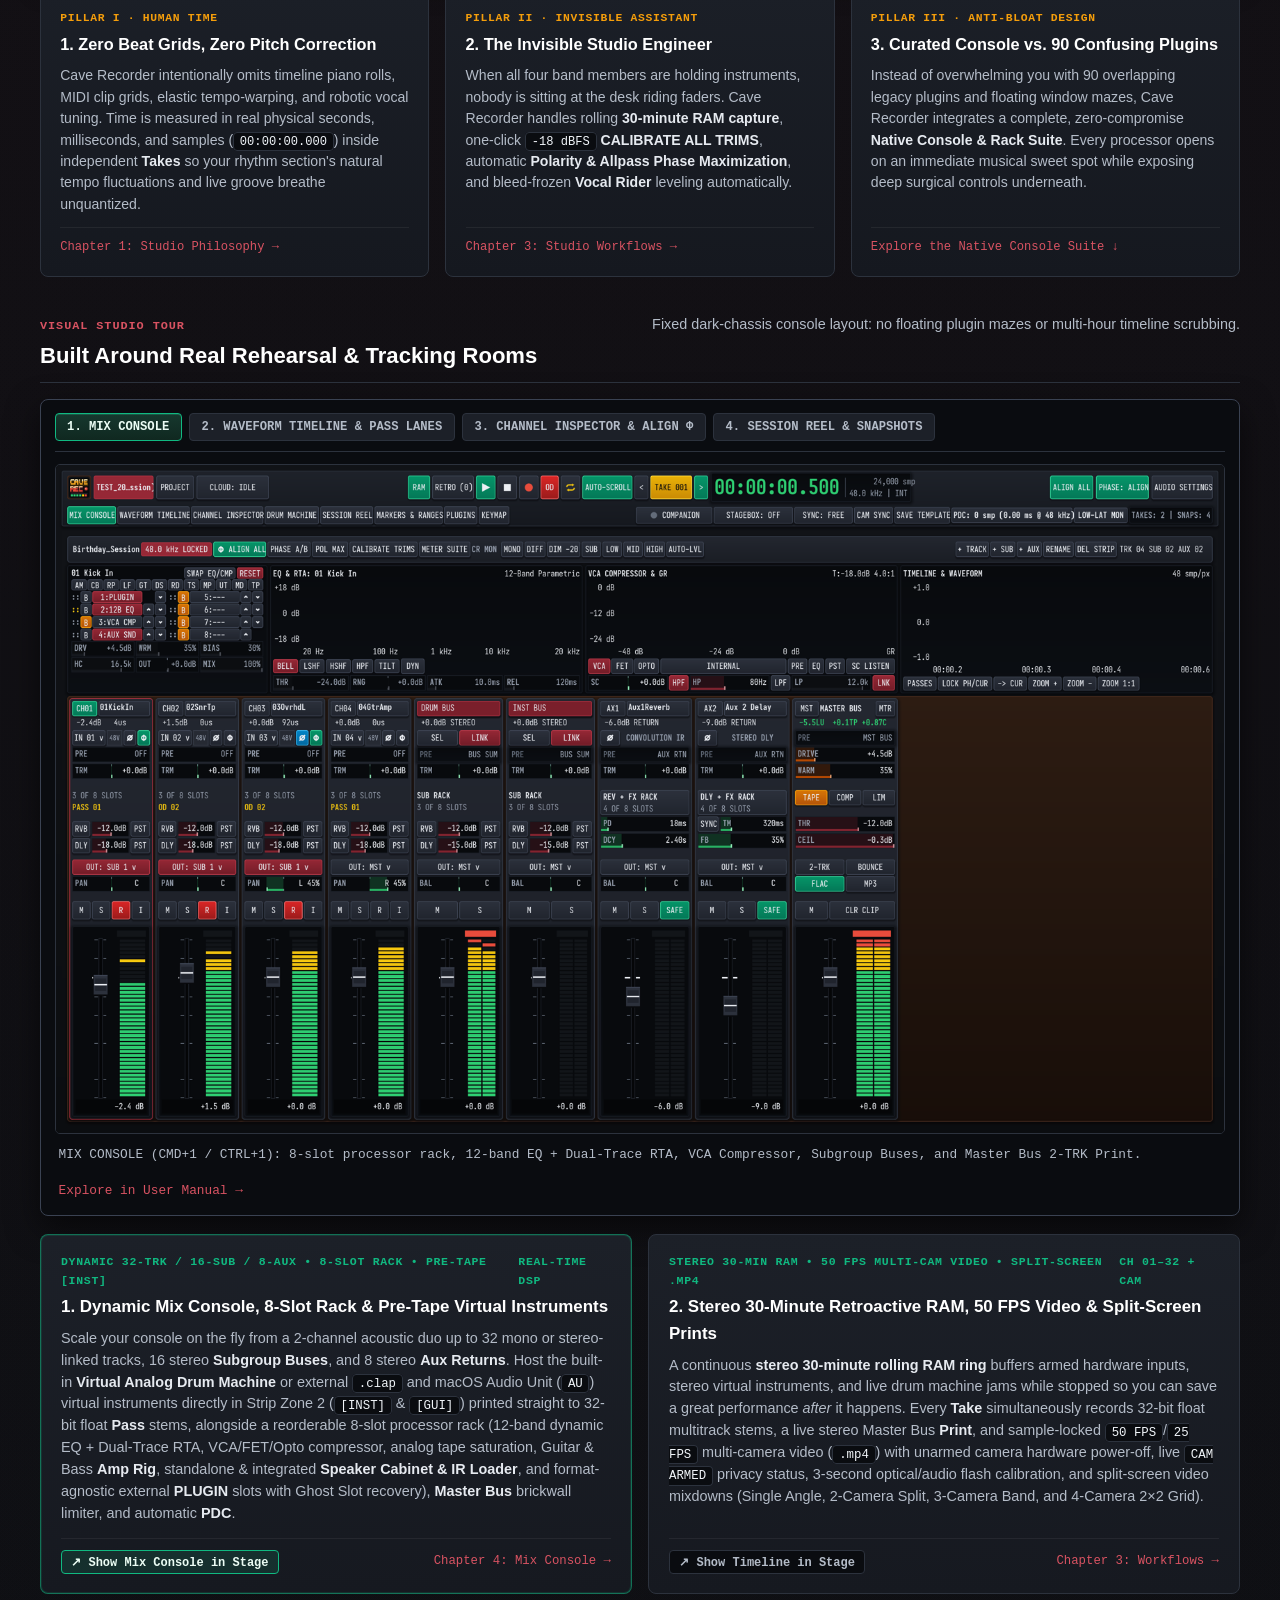
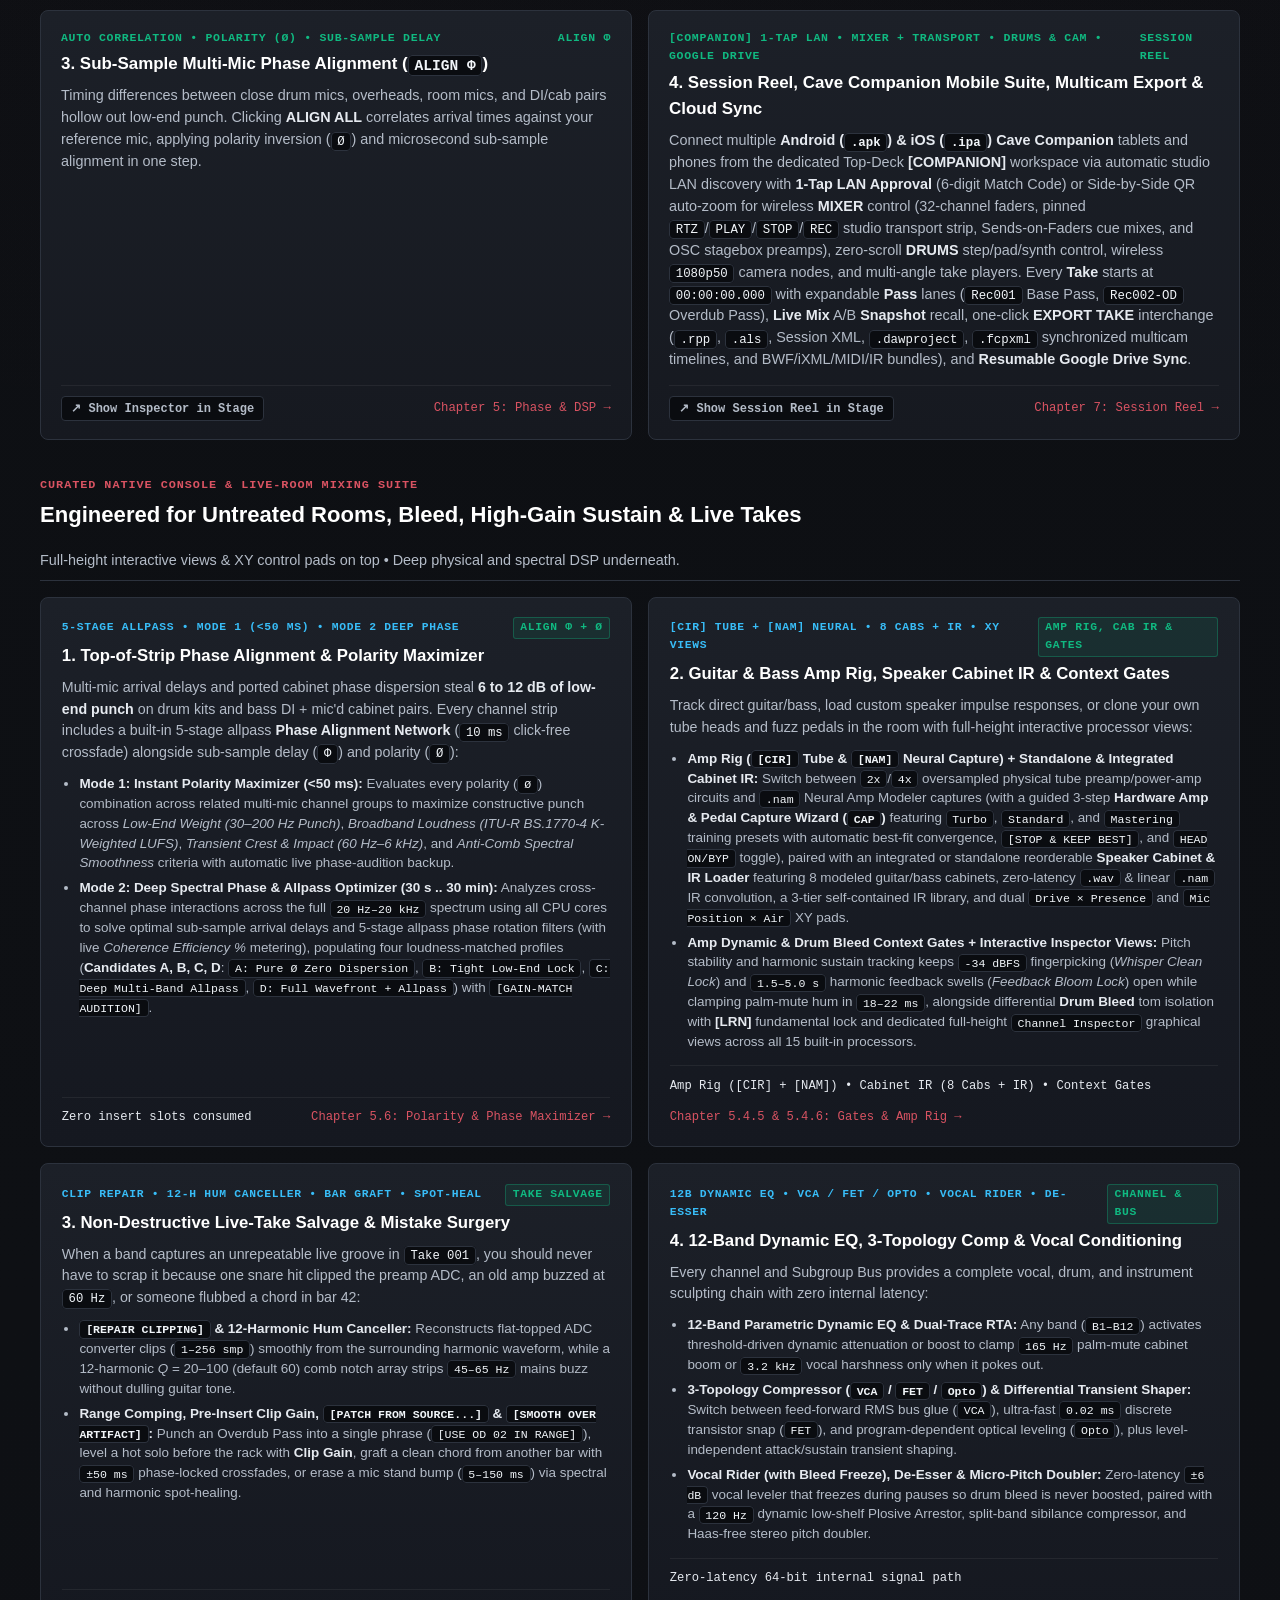
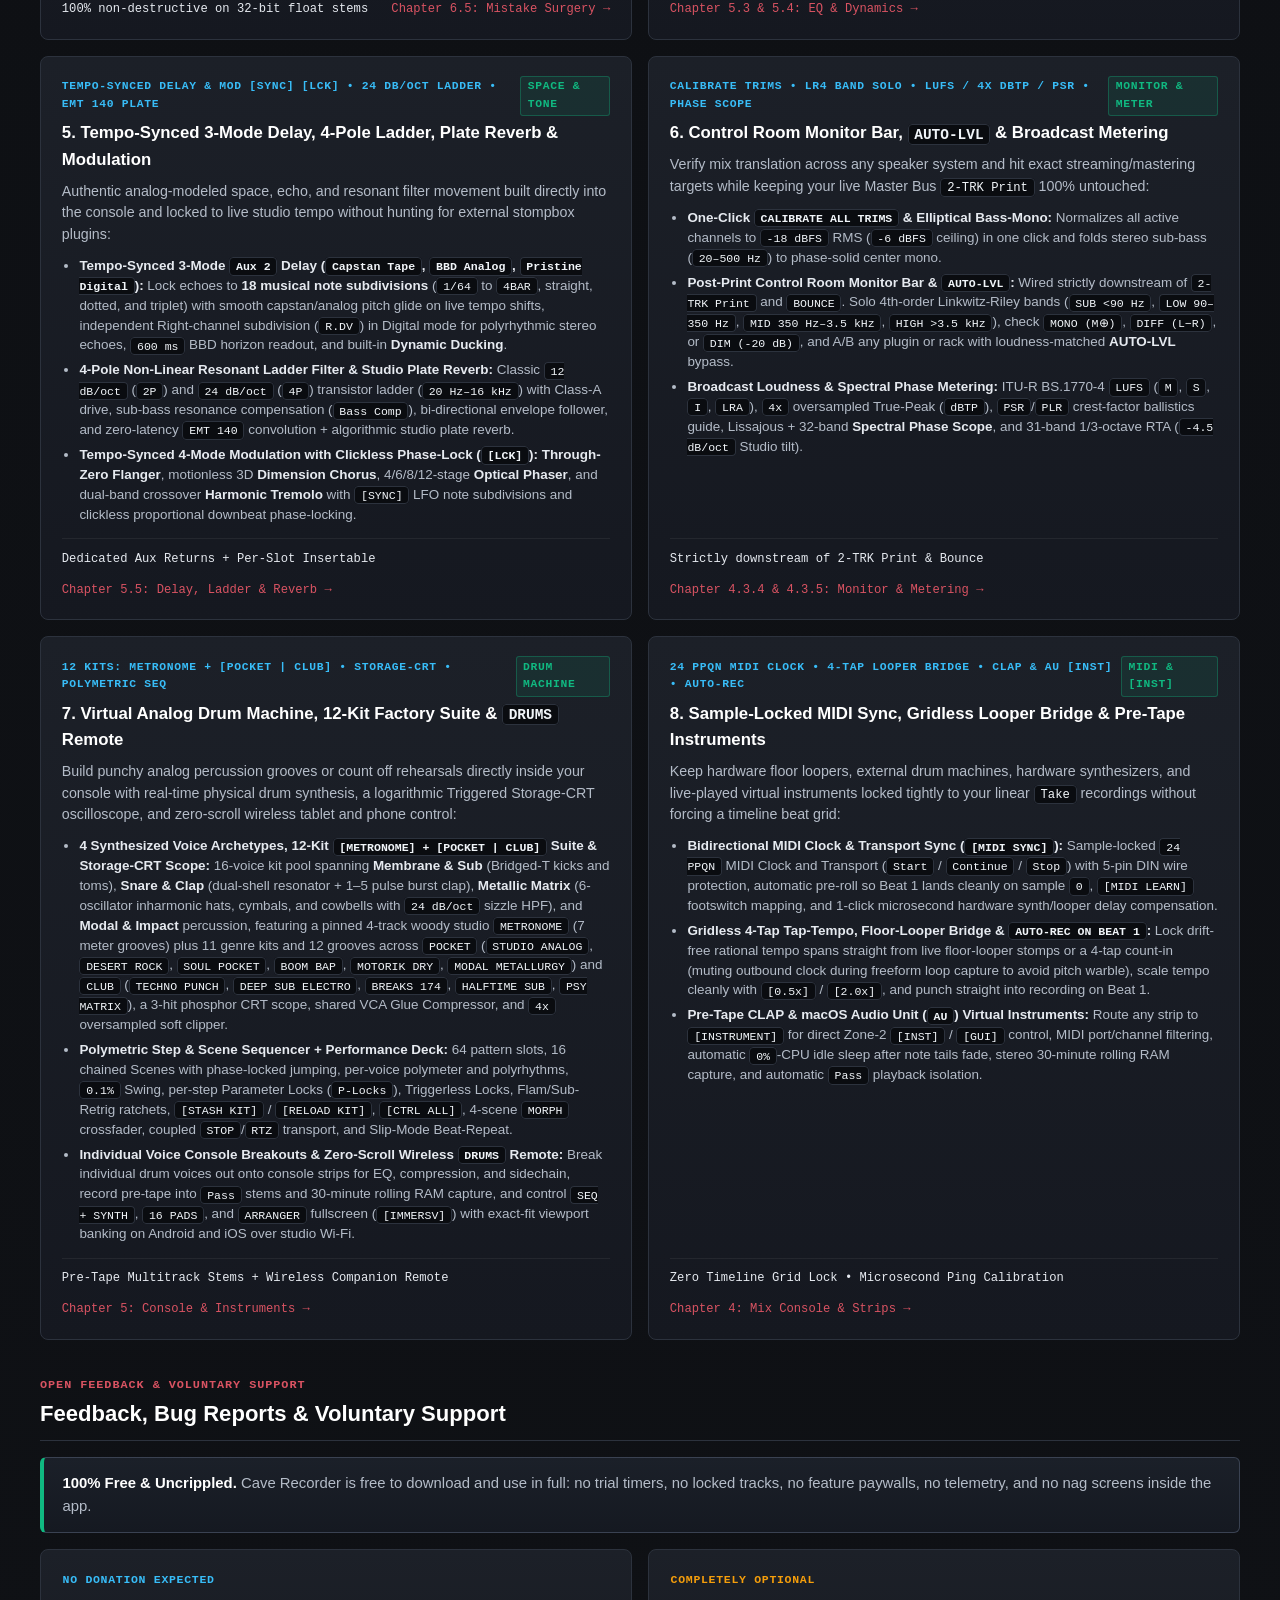
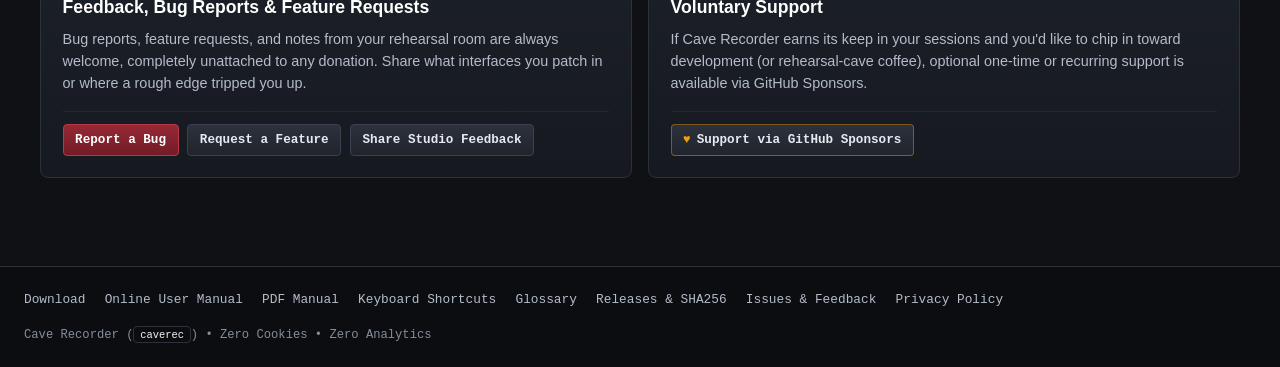
==== commit df7f0414: "docs(site): publish v0.6.0 website and User Manual" ====
--- a/index.html
+++ b/index.html
@@ -5,7 +5,7 @@
   <meta charset="UTF-8" />
   <meta name="viewport" content="width=device-width, initial-scale=1.0" />
   <title>Cave Recorder (caverec) &middot; Multitrack Studio &amp; Rehearsal Console</title>
-  <meta name="description" content="Cave Recorder (caverec) is a multitrack recorder and mixing console built for band rehearsals and live studio sessions. Independent zero-based Takes, 30-minute rolling RAM capture, automatic multi-mic phase alignment, and optional Google Drive sync." />
+  <meta name="description" content="Cave Recorder (caverec) is a multitrack recorder and mixing console built for band rehearsals and live studio sessions. Independent zero-based Takes, 30-minute rolling RAM capture, Virtual Analog Drum Machine, sample-locked MIDI sync and pre-tape virtual instruments, automatic multi-mic phase alignment, and optional Google Drive sync." />
   <link rel="icon" type="image/png" sizes="64x64" href="assets/icons/favicon-64.png" />
   <link rel="apple-touch-icon" sizes="128x128" href="assets/icons/caverec_128.png" />
   <link rel="stylesheet" href="assets/site.css" />
@@ -96,7 +96,7 @@
             </div>
             <h1 id="hero-heading">Cave Recorder (<code>caverec</code>)</h1>
             <p class="hero-lead">
-              A multitrack recorder, curated analog-inspired mixing console, sample-locked multi-camera video studio, and automatic phase-alignment workstation built for real bands playing together in one room. Every song or jam gets its own independent <code>00:00:00.000</code> <strong>Take</strong>, simultaneous 32-bit float stems + live stereo <strong>Print</strong>, sample-locked <code>50 FPS</code> multi-camera video with split-screen <code>.mp4</code> mixdowns, wireless <strong>Android &amp; iOS Cave Companion</strong> camera nodes and multi-angle take players, native <strong>Amp Rig</strong> tube &amp; <code>.nam</code> neural amplifier capture, bleed- &amp; harmonicity-aware dynamics, non-destructive live-take mistake surgery, and unified <strong>Google Drive</strong> session, video &amp; mixdown sync.
+              A multitrack recorder, curated analog-inspired mixing console, virtual analog drum machine, sample-locked multi-camera video studio, and automatic phase-alignment workstation built for real bands playing together in one room. Every song or jam gets its own independent <code>00:00:00.000</code> <strong>Take</strong>, simultaneous 32-bit float stems + live stereo <strong>Print</strong>, sample-locked <strong>MIDI Clock / Floor-Looper Sync</strong> &amp; pre-tape <strong>CLAP / Audio Unit Virtual Instruments</strong>, sample-locked <code>50 FPS</code> multi-camera video with split-screen <code>.mp4</code> mixdowns, wireless <strong>Android &amp; iOS Cave Companion</strong> mixer, drum remote, camera nodes, and multi-angle take players, native <strong>Amp Rig</strong> tube &amp; <code>.nam</code> neural amplifier capture, bleed- &amp; harmonicity-aware dynamics, non-destructive live-take mistake surgery, and unified <strong>Google Drive</strong> session, video &amp; mixdown sync.
             </p>
             <p class="hero-cave-note">
               <strong>Rehearsal-Cave Insurance:</strong> The drummer inevitably plays the best groove of the year five minutes before anyone remembers to press Record. Cave Recorder keeps a continuous <strong>30-minute rolling RAM ring</strong> ready to save the jam after the last cymbal fades.
@@ -106,8 +106,8 @@
       </section>
 
       <!-- Obvious Above-the-Fold Download Deck (#download) -->
-      <!-- RELEASE_VERSION_MARKER: v0.5.2 -->
-      <section class="download-deck" id="download" data-release-version="v0.5.2" aria-labelledby="download-heading">
+      <!-- RELEASE_VERSION_MARKER: v0.6.0 -->
+      <section class="download-deck" id="download" data-release-version="v0.6.0" aria-labelledby="download-heading">
         <!-- Static Latest Release Banner -->
         <div class="release-update-banner" id="release-update-banner" role="region" aria-label="Latest Release Update">
           <div class="release-update-main">
@@ -115,9 +115,9 @@
               <span class="detected-dot" aria-hidden="true"></span>
               <span>LATEST RELEASE</span>
             </span>
-            <strong class="release-update-version" id="release-banner-version">v0.5.2</strong>
+            <strong class="release-update-version" id="release-banner-version">v0.6.0</strong>
             <span class="release-update-summary">
-              New in 0.5.2: <strong>Live Wireless Companion MIXER Auto-Subscription &amp; Hardware Preamp Capture</strong> (live studio console sync, hardware preamp gain capture &amp; per-routing scribble-strip colors) and <strong>Full-Screen Tablet Taskbar &amp; Edge-to-Edge Layout Fixes</strong> across all 6 Cave Companion views, plus <strong>Sends-on-Faders Personal Cue Mixing</strong>, <strong>Native OSC Stagebox Preamp &amp; +48V Phantom Control</strong>, and the <strong>Time-Synced Multi-Camera Studio Video Suite</strong>.
+              New in 0.6.0: <strong>Virtual Analog Drum Machine &amp; Polymetric Sequencer</strong> (12 factory kits with pinned woody <strong>METRONOME</strong> + <strong>[POCKET | CLUB]</strong> 2-bank selector, 19 grooves, Storage-CRT oscilloscope, Master Glue Bus &amp; zero-scroll wireless <strong>DRUMS</strong> remote), <strong>Dedicated [COMPANION] Workspace &amp; 1-Tap LAN Pairing</strong> (6-digit Match Code approval, tablet Side-by-Side pairing with QR auto-zoom &amp; pinned Mobile <strong>MIXER</strong> transport strip), <strong>Sample-Locked MIDI Sync, Gridless Looper Bridge &amp; Pre-Tape Virtual Instruments</strong> (CLAP &amp; Audio Unit instruments straight to 32-bit float Passes &amp; stereo 30-minute rolling RAM capture), plus <strong>Tempo-Synced Aux 2 Stereo Delay &amp; 4-Mode Modulation</strong> with 18 musical note subdivisions and clickless phase-lock.
             </span>
           </div>
           <div class="release-update-actions">
@@ -125,7 +125,7 @@
             <a
               class="release-update-link"
               id="release-notes-link"
-              href="https://github.com/henriknyman/caverec-site/releases/tag/v0.5.2"
+              href="https://github.com/henriknyman/caverec-site/releases/tag/v0.6.0"
             >
               Release Notes &rarr;
             </a>
@@ -135,7 +135,7 @@
         <div class="download-deck-header">
           <div class="download-deck-title-group">
             <h2 class="download-deck-title" id="download-heading">Download Cave Recorder</h2>
-            <span class="version-badge" id="release-version-badge" data-version="v0.5.2">v0.5.2</span>
+            <span class="version-badge" id="release-version-badge" data-version="v0.6.0">v0.6.0</span>
           </div>
           <div class="download-deck-meta">
             100% Free &amp; Uncrippled &bull; Portable Archive &bull; <a href="privacy/">Privacy Policy</a>
@@ -162,8 +162,8 @@
               class="download-cta-btn"
               id="download-macos"
               data-download-os="macos"
-              data-release-asset="caverec-v0.5.2-macos-arm64.zip"
-              href="https://github.com/henriknyman/caverec-site/releases/download/v0.5.2/caverec-v0.5.2-macos-arm64.zip"
+              data-release-asset="caverec-v0.6.0-macos-arm64.zip"
+              href="https://github.com/henriknyman/caverec-site/releases/download/v0.6.0/caverec-v0.6.0-macos-arm64.zip"
             >
               <span>&darr; Download macOS (arm64)</span>
               <span class="download-cta-ext">.zip</span>
@@ -188,8 +188,8 @@
               class="download-cta-btn"
               id="download-windows"
               data-download-os="windows"
-              data-release-asset="caverec-v0.5.2-windows-x86_64.zip"
-              href="https://github.com/henriknyman/caverec-site/releases/download/v0.5.2/caverec-v0.5.2-windows-x86_64.zip"
+              data-release-asset="caverec-v0.6.0-windows-x86_64.zip"
+              href="https://github.com/henriknyman/caverec-site/releases/download/v0.6.0/caverec-v0.6.0-windows-x86_64.zip"
             >
               <span>&darr; Download Windows (x86_64)</span>
               <span class="download-cta-ext">.zip</span>
@@ -214,8 +214,8 @@
               class="download-cta-btn"
               id="download-linux"
               data-download-os="linux"
-              data-release-asset="caverec-v0.5.2-linux-x86_64.zip"
-              href="https://github.com/henriknyman/caverec-site/releases/download/v0.5.2/caverec-v0.5.2-linux-x86_64.zip"
+              data-release-asset="caverec-v0.6.0-linux-x86_64.zip"
+              href="https://github.com/henriknyman/caverec-site/releases/download/v0.6.0/caverec-v0.6.0-linux-x86_64.zip"
             >
               <span>&darr; Download Linux (x86_64)</span>
               <span class="download-cta-ext">.zip</span>
@@ -230,18 +230,18 @@
                   Android Companion
                   <span class="platform-arch">arm64-v8a</span>
                 </h3>
-                <span class="detected-pill"><span class="detected-dot" aria-hidden="true"></span>Detected for your phone</span>
+                <span class="detected-pill"><span class="detected-dot" aria-hidden="true"></span>Detected for your device</span>
               </div>
               <p class="platform-subtitle">
-                Android 10+ (API 29+) &bull; Wireless 50 FPS Camera Node, Remote Transport &amp; Take Player
+                Android 10+ (API 29+) &bull; 1-Tap LAN Pairing, MIXER + Transport, DRUMS Remote &amp; 50 FPS Camera Node
               </p>
             </div>
             <a
               class="download-cta-btn"
               id="download-android"
               data-download-os="android"
-              data-release-asset="caverec-v0.5.2-android-arm64.apk"
-              href="https://github.com/henriknyman/caverec-site/releases/download/v0.5.2/caverec-v0.5.2-android-arm64.apk"
+              data-release-asset="caverec-v0.6.0-android-arm64.apk"
+              href="https://github.com/henriknyman/caverec-site/releases/download/v0.6.0/caverec-v0.6.0-android-arm64.apk"
             >
               <span>&darr; Download Android Companion</span>
               <span class="download-cta-ext">.apk</span>
@@ -270,8 +270,8 @@
               class="quick-bar-link"
               id="quick-download-ios-ipa"
               data-download-os="ios"
-              data-release-asset="caverec-v0.5.2-ios-arm64.ipa"
-              href="https://github.com/henriknyman/caverec-site/releases/download/v0.5.2/caverec-v0.5.2-ios-arm64.ipa"
+              data-release-asset="caverec-v0.6.0-ios-arm64.ipa"
+              href="https://github.com/henriknyman/caverec-site/releases/download/v0.6.0/caverec-v0.6.0-ios-arm64.ipa"
             >
               <span>&darr; iOS Companion (<code>.ipa</code>)</span>
             </a>
@@ -312,11 +312,11 @@
             </li>
             <li class="os-tip-item" data-os-tip="android">
               <span class="os-tip-label">Android Companion First Launch</span>
-              Open the downloaded <code>.apk</code> file on your Android phone (allowing installation from your browser if prompted), then open <strong>Pair Mobile Companion</strong> in Cave Recorder Desktop and scan the pairing QR code.
+              Open the downloaded <code>.apk</code> file on your Android device (allowing installation from your browser if prompted), then open the Top-Deck <strong>COMPANION</strong> workspace in Cave Recorder Desktop for 1-Tap LAN Approval (6-digit Match Code) or QR code pairing.
             </li>
             <li class="os-tip-item" data-os-tip="ios">
               <span class="os-tip-label">iOS Companion First Launch</span>
-              Install the <code>.ipa</code> bundle on your iPhone or iPad, launch <strong>Cave Companion</strong>, and scan the <strong>Pair Mobile Companion</strong> QR code on your desktop console to link wireless <code>1080p50</code> camera capture, remote transport, and multi-angle playback.
+              Install the <code>.ipa</code> bundle on your iPhone or iPad, launch <strong>Cave Companion</strong>, and connect via 1-Tap LAN Approval or QR code in the desktop <strong>COMPANION</strong> workspace to link wireless mixing, drum sequencing, <code>1080p50</code> camera capture, remote transport, and multi-angle playback.
             </li>
           </ul>
           <div class="thank-you-links">
@@ -365,7 +365,7 @@
             <span class="manifesto-pillar-tag">Pillar I &middot; Human Time</span>
             <h3>1. Zero Beat Grids, Zero Pitch Correction</h3>
             <p>
-              Cave Recorder intentionally omits MIDI sequencers, piano rolls, elastic tempo-warping grids, and robotic vocal tuning. Time is measured in real physical seconds, milliseconds, and samples (<code>00:00:00.000</code>) inside independent <strong>Takes</strong> so your rhythm section's natural tempo fluctuations and live groove breathe unquantized.
+              Cave Recorder intentionally omits timeline piano rolls, MIDI clip grids, elastic tempo-warping, and robotic vocal tuning. Time is measured in real physical seconds, milliseconds, and samples (<code>00:00:00.000</code>) inside independent <strong>Takes</strong> so your rhythm section's natural tempo fluctuations and live groove breathe unquantized.
             </p>
           </div>
           <div class="suite-card-footer">
@@ -501,12 +501,12 @@
         <article class="feature-card is-active-tour" data-feature-card="0">
           <div>
             <div class="feature-card-eyebrow">
-              <span>DYNAMIC 32-TRK / 16-SUB / 8-AUX &bull; 8-SLOT RACK &bull; CLAP &amp; AU</span>
+              <span>DYNAMIC 32-TRK / 16-SUB / 8-AUX &bull; 8-SLOT RACK &bull; PRE-TAPE [INST]</span>
               <span>REAL-TIME DSP</span>
             </div>
-            <h3>1. Dynamic Mix Console, Multi-Instance 8-Slot Rack &amp; CLAP / AU Hosting</h3>
-            <p>
-              Scale your console on the fly from a 2-channel acoustic duo up to 32 mono or stereo-linked tracks, 16 stereo <strong>Subgroup Buses</strong>, and 8 stereo <strong>Aux Returns</strong>. Every strip packs a reorderable, multi-instance 8-slot rack (12-band dynamic EQ + Dual-Trace RTA, VCA/FET/Opto compressor, analog tape saturation, Guitar &amp; Bass <strong>Amp Rig</strong>, standalone &amp; integrated <strong>Speaker Cabinet &amp; IR Loader</strong>, and external <code>.clap</code> + macOS Audio Unit <code>AUv2</code>/<code>AUv3</code> plugins with Ghost Slot recovery) plus a <strong>Master Bus</strong> brickwall limiter and automatic <strong>PDC</strong>.
+            <h3>1. Dynamic Mix Console, 8-Slot Rack &amp; Pre-Tape Virtual Instruments</h3>
+            <p>
+              Scale your console on the fly from a 2-channel acoustic duo up to 32 mono or stereo-linked tracks, 16 stereo <strong>Subgroup Buses</strong>, and 8 stereo <strong>Aux Returns</strong>. Host the built-in <strong>Virtual Analog Drum Machine</strong> or external <code>.clap</code> and macOS Audio Unit (<code>AU</code>) virtual instruments directly in Strip Zone 2 (<code>[INST]</code> &amp; <code>[GUI]</code>) printed straight to 32-bit float <strong>Pass</strong> stems, alongside a reorderable 8-slot processor rack (12-band dynamic EQ + Dual-Trace RTA, VCA/FET/Opto compressor, analog tape saturation, Guitar &amp; Bass <strong>Amp Rig</strong>, standalone &amp; integrated <strong>Speaker Cabinet &amp; IR Loader</strong>, and format-agnostic external <strong>PLUGIN</strong> slots with Ghost Slot recovery), <strong>Master Bus</strong> brickwall limiter, and automatic <strong>PDC</strong>.
             </p>
           </div>
           <div class="feature-card-footer">
@@ -521,12 +521,12 @@
         <article class="feature-card" data-feature-card="1">
           <div>
             <div class="feature-card-eyebrow">
-              <span>30-MIN RAM &bull; 50 FPS MULTI-CAM VIDEO &bull; SPLIT-SCREEN .MP4</span>
-              <span>CH 01–18 + CAM</span>
-            </div>
-            <h3>2. 30-Minute Retroactive RAM, 50 FPS Multi-Cam Video &amp; Split-Screen Prints</h3>
-            <p>
-              A continuous <strong>30-minute rolling RAM ring</strong> buffers all armed channels while stopped so you can save a great jam <em>after</em> it happens. Every <strong>Take</strong> simultaneously records 32-bit float multitrack stems, a live stereo Master Bus <strong>Print</strong>, and sample-locked <code>50 FPS</code>/<code>25 FPS</code> multi-camera video (<code>.mp4</code>) with 3-second optical/audio flash calibration and split-screen video mixdowns (Single Angle, 2-Camera Split, 3-Camera Band, and 4-Camera 2&times;2 Grid).
+              <span>STEREO 30-MIN RAM &bull; 50 FPS MULTI-CAM VIDEO &bull; SPLIT-SCREEN .MP4</span>
+              <span>CH 01–32 + CAM</span>
+            </div>
+            <h3>2. Stereo 30-Minute Retroactive RAM, 50 FPS Video &amp; Split-Screen Prints</h3>
+            <p>
+              A continuous <strong>stereo 30-minute rolling RAM ring</strong> buffers armed hardware inputs, stereo virtual instruments, and live drum machine jams while stopped so you can save a great performance <em>after</em> it happens. Every <strong>Take</strong> simultaneously records 32-bit float multitrack stems, a live stereo Master Bus <strong>Print</strong>, and sample-locked <code>50 FPS</code>/<code>25 FPS</code> multi-camera video (<code>.mp4</code>) with unarmed camera hardware power-off, live <code>CAM ARMED</code> privacy status, 3-second optical/audio flash calibration, and split-screen video mixdowns (Single Angle, 2-Camera Split, 3-Camera Band, and 4-Camera 2&times;2 Grid).
             </p>
           </div>
           <div class="feature-card-footer">
@@ -561,12 +561,12 @@
         <article class="feature-card" data-feature-card="3">
           <div>
             <div class="feature-card-eyebrow">
-              <span>ANDROID &amp; iOS COMPANION &bull; .FCPXML MULTICAM &bull; GOOGLE DRIVE SYNC</span>
+              <span>[COMPANION] 1-TAP LAN &bull; MIXER + TRANSPORT &bull; DRUMS &amp; CAM &bull; GOOGLE DRIVE</span>
               <span>SESSION REEL</span>
             </div>
-            <h3>4. Session Reel, Cave Companion Mobile Apps, Multicam Export &amp; Cloud Sync</h3>
-            <p>
-              Pair <strong>Android (<code>.apk</code>) &amp; iOS (<code>.ipa</code>) Cave Companion</strong> phones via QR code as wireless <code>1080p50</code> studio camera nodes (with rear LED flash calibration and automatic Wi-Fi timeline transfer), remote transport decks, and synchronized multi-angle / multi-print take players. Every <strong>Take</strong> starts at <code>00:00:00.000</code> with expandable <strong>Pass</strong> lanes (<code>Rec001</code> Base Pass, <code>Rec002-OD</code> Overdub Pass), <strong>Live Mix</strong> A/B <strong>Snapshot</strong> recall, one-click <strong>EXPORT TAKE</strong> interchange (<code>.rpp</code>, <code>.als</code>, Session XML, <code>.dawproject</code>, <code>.fcpxml</code> synchronized multicam timelines, and BWF/iXML/MIDI/IR bundles), and <strong>Resumable Google Drive Sync</strong> with automatic Wi-Fi/Cloud duplicate detection.
+            <h3>4. Session Reel, Cave Companion Mobile Suite, Multicam Export &amp; Cloud Sync</h3>
+            <p>
+              Connect multiple <strong>Android (<code>.apk</code>) &amp; iOS (<code>.ipa</code>) Cave Companion</strong> tablets and phones from the dedicated Top-Deck <strong>[COMPANION]</strong> workspace via automatic studio LAN discovery with <strong>1-Tap LAN Approval</strong> (6-digit Match Code) or Side-by-Side QR auto-zoom for wireless <strong>MIXER</strong> control (32-channel faders, pinned <code>RTZ</code>/<code>PLAY</code>/<code>STOP</code>/<code>REC</code> studio transport strip, Sends-on-Faders cue mixes, and OSC stagebox preamps), zero-scroll <strong>DRUMS</strong> step/pad/synth control, wireless <code>1080p50</code> camera nodes, and multi-angle take players. Every <strong>Take</strong> starts at <code>00:00:00.000</code> with expandable <strong>Pass</strong> lanes (<code>Rec001</code> Base Pass, <code>Rec002-OD</code> Overdub Pass), <strong>Live Mix</strong> A/B <strong>Snapshot</strong> recall, one-click <strong>EXPORT TAKE</strong> interchange (<code>.rpp</code>, <code>.als</code>, Session XML, <code>.dawproject</code>, <code>.fcpxml</code> synchronized multicam timelines, and BWF/iXML/MIDI/IR bundles), and <strong>Resumable Google Drive Sync</strong>.
             </p>
           </div>
           <div class="feature-card-footer">
@@ -681,21 +681,21 @@
           </div>
         </article>
 
-        <!-- Module 5: 3-Mode Delay, 4-Pole Ladder Filter, Studio Plate & 4-Mode Modulation -->
+        <!-- Module 5: Tempo-Synced 3-Mode Delay, 4-Pole Ladder Filter, Studio Plate & 4-Mode Modulation -->
         <article class="suite-card">
           <div>
             <div class="suite-card-eyebrow">
-              <span>CAPSTAN / BBD / DIGITAL &bull; 24 dB/OCT LADDER &bull; EMT 140 PLATE &bull; 4-MOD</span>
+              <span>TEMPO-SYNCED DELAY &amp; MOD [SYNC] [LCK] &bull; 24 dB/OCT LADDER &bull; EMT 140 PLATE</span>
               <span class="suite-card-badge">SPACE &amp; TONE</span>
             </div>
-            <h3>5. 3-Mode Delay, 4-Pole Ladder Filter, Plate Reverb &amp; Modulation</h3>
-            <p>
-              Authentic analog-modeled space, echo, and resonant filter movement built directly into the console without hunting for external stompbox plugins:
+            <h3>5. Tempo-Synced 3-Mode Delay, 4-Pole Ladder, Plate Reverb &amp; Modulation</h3>
+            <p>
+              Authentic analog-modeled space, echo, and resonant filter movement built directly into the console and locked to live studio tempo without hunting for external stompbox plugins:
             </p>
             <ul class="suite-spec-list">
-              <li><strong>3-Mode Delay (<code>Capstan Tape</code>, <code>BBD Analog</code>, <code>Pristine Digital</code>):</strong> Saturating magnetic tape echo with wow/flutter, dark bucket-brigade charge-transfer analog delay with compander breathe and clock-linked low-pass filtering (<code>4.8 kHz</code> down to <code>1.6 kHz</code>), and clean digital delay with built-in <strong>Dynamic Ducking</strong>.</li>
-              <li><strong>4-Pole Non-Linear Resonant Ladder Filter:</strong> Classic <code>12 dB/oct</code> (<code>2P</code>) and <code>24 dB/oct</code> (<code>4P</code>) transistor ladder (<code>20 Hz&ndash;16 kHz</code>) with Class-A drive, sub-bass resonance compensation (<code>Bass Comp</code>), bi-directional dynamic envelope follower (<code>&plusmn;5 octaves</code>, <code>Fast</code>/<code>Smooth</code> auto-wah), and external kick sidechain.</li>
-              <li><strong>Studio Plate Reverb &amp; 4-Mode Modulation:</strong> Zero-latency <code>EMT 140</code> convolution + algorithmic studio plate reverb, alongside <strong>Through-Zero Flanger</strong>, motionless 3D <strong>Dimension Chorus</strong>, 4/6/8/12-stage <strong>Optical Phaser</strong>, and dual-band crossover <strong>Harmonic Tremolo</strong>.</li>
+              <li><strong>Tempo-Synced 3-Mode <code>Aux 2</code> Delay (<code>Capstan Tape</code>, <code>BBD Analog</code>, <code>Pristine Digital</code>):</strong> Lock echoes to <strong>18 musical note subdivisions</strong> (<code>1/64</code> to <code>4BAR</code>, straight, dotted, and triplet) with smooth capstan/analog pitch glide on live tempo shifts, independent Right-channel subdivision (<code>R.DV</code>) in Digital mode for polyrhythmic stereo echoes, <code>600 ms</code> BBD horizon readout, and built-in <strong>Dynamic Ducking</strong>.</li>
+              <li><strong>4-Pole Non-Linear Resonant Ladder Filter &amp; Studio Plate Reverb:</strong> Classic <code>12 dB/oct</code> (<code>2P</code>) and <code>24 dB/oct</code> (<code>4P</code>) transistor ladder (<code>20 Hz&ndash;16 kHz</code>) with Class-A drive, sub-bass resonance compensation (<code>Bass Comp</code>), bi-directional envelope follower, and zero-latency <code>EMT 140</code> convolution + algorithmic studio plate reverb.</li>
+              <li><strong>Tempo-Synced 4-Mode Modulation with Clickless Phase-Lock (<code>[LCK]</code>):</strong> <strong>Through-Zero Flanger</strong>, motionless 3D <strong>Dimension Chorus</strong>, 4/6/8/12-stage <strong>Optical Phaser</strong>, and dual-band crossover <strong>Harmonic Tremolo</strong> with <code>[SYNC]</code> LFO note subdivisions and clickless proportional downbeat phase-locking.</li>
             </ul>
           </div>
           <div class="suite-card-footer">
@@ -724,6 +724,52 @@
           <div class="suite-card-footer">
             <span>Strictly downstream of 2-TRK Print &amp; Bounce</span>
             <a href="manual/04-mix-console-and-channel-strips.html#4-3-4-control-room-monitor-bar-auto-lvl-loudness-matched-bypass">Chapter 4.3.4 &amp; 4.3.5: Monitor &amp; Metering &rarr;</a>
+          </div>
+        </article>
+
+        <!-- Module 7: Virtual Analog Drum Machine, Polymetric Sequencer & Companion DRUMS Remote -->
+        <article class="suite-card">
+          <div>
+            <div class="suite-card-eyebrow">
+              <span>12 KITS: METRONOME + [POCKET | CLUB] &bull; STORAGE-CRT &bull; POLYMETRIC SEQ</span>
+              <span class="suite-card-badge">DRUM MACHINE</span>
+            </div>
+            <h3>7. Virtual Analog Drum Machine, 12-Kit Factory Suite &amp; <code>DRUMS</code> Remote</h3>
+            <p>
+              Build punchy analog percussion grooves or count off rehearsals directly inside your console with real-time physical drum synthesis, a logarithmic Triggered Storage-CRT oscilloscope, and zero-scroll wireless tablet and phone control:
+            </p>
+            <ul class="suite-spec-list">
+              <li><strong>4 Synthesized Voice Archetypes, 12-Kit <code>[METRONOME] + [POCKET | CLUB]</code> Suite &amp; Storage-CRT Scope:</strong> 16-voice kit pool spanning <strong>Membrane &amp; Sub</strong> (Bridged-T kicks and toms), <strong>Snare &amp; Clap</strong> (dual-shell resonator + 1&ndash;5 pulse burst clap), <strong>Metallic Matrix</strong> (6-oscillator inharmonic hats, cymbals, and cowbells with <code>24 dB/oct</code> sizzle HPF), and <strong>Modal &amp; Impact</strong> percussion, featuring a pinned 4-track woody studio <code>METRONOME</code> (7 meter grooves) plus 11 genre kits and 12 grooves across <code>POCKET</code> (<code>STUDIO ANALOG</code>, <code>DESERT ROCK</code>, <code>SOUL POCKET</code>, <code>BOOM BAP</code>, <code>MOTORIK DRY</code>, <code>MODAL METALLURGY</code>) and <code>CLUB</code> (<code>TECHNO PUNCH</code>, <code>DEEP SUB ELECTRO</code>, <code>BREAKS 174</code>, <code>HALFTIME SUB</code>, <code>PSY MATRIX</code>), a 3-hit phosphor CRT scope, shared VCA Glue Compressor, and <code>4x</code> oversampled soft clipper.</li>
+              <li><strong>Polymetric Step &amp; Scene Sequencer + Performance Deck:</strong> 64 pattern slots, 16 chained Scenes with phase-locked jumping, per-voice polymeter and polyrhythms, <code>0.1%</code> Swing, per-step Parameter Locks (<code>P-Locks</code>), Triggerless Locks, Flam/Sub-Retrig ratchets, <code>[STASH KIT]</code> / <code>[RELOAD KIT]</code>, <code>[CTRL ALL]</code>, 4-scene <code>MORPH</code> crossfader, coupled <code>STOP</code>/<code>RTZ</code> transport, and Slip-Mode Beat-Repeat.</li>
+              <li><strong>Individual Voice Console Breakouts &amp; Zero-Scroll Wireless <code>DRUMS</code> Remote:</strong> Break individual drum voices out onto console strips for EQ, compression, and sidechain, record pre-tape into <code>Pass</code> stems and 30-minute rolling RAM capture, and control <code>SEQ + SYNTH</code>, <code>16 PADS</code>, and <code>ARRANGER</code> fullscreen (<code>[IMMERSV]</code>) with exact-fit viewport banking on Android and iOS over studio Wi-Fi.</li>
+            </ul>
+          </div>
+          <div class="suite-card-footer">
+            <span>Pre-Tape Multitrack Stems + Wireless Companion Remote</span>
+            <a href="manual/05-processors-phase-and-plugins.html">Chapter 5: Console &amp; Instruments &rarr;</a>
+          </div>
+        </article>
+
+        <!-- Module 8: Sample-Locked MIDI Clock Sync, Gridless Looper Bridge & Pre-Tape Virtual Instruments -->
+        <article class="suite-card">
+          <div>
+            <div class="suite-card-eyebrow">
+              <span>24 PPQN MIDI CLOCK &bull; 4-TAP LOOPER BRIDGE &bull; CLAP &amp; AU [INST] &bull; AUTO-REC</span>
+              <span class="suite-card-badge">MIDI &amp; [INST]</span>
+            </div>
+            <h3>8. Sample-Locked MIDI Sync, Gridless Looper Bridge &amp; Pre-Tape Instruments</h3>
+            <p>
+              Keep hardware floor loopers, external drum machines, hardware synthesizers, and live-played virtual instruments locked tightly to your linear <code>Take</code> recordings without forcing a timeline beat grid:
+            </p>
+            <ul class="suite-spec-list">
+              <li><strong>Bidirectional MIDI Clock &amp; Transport Sync (<code>[MIDI SYNC]</code>):</strong> Sample-locked <code>24 PPQN</code> MIDI Clock and Transport (<code>Start</code> / <code>Continue</code> / <code>Stop</code>) with 5-pin DIN wire protection, automatic pre-roll so Beat 1 lands cleanly on sample <code>0</code>, <code>[MIDI LEARN]</code> footswitch mapping, and 1-click microsecond hardware synth/looper delay compensation.</li>
+              <li><strong>Gridless 4-Tap Tap-Tempo, Floor-Looper Bridge &amp; <code>AUTO-REC ON BEAT 1</code>:</strong> Lock drift-free rational tempo spans straight from live floor-looper stomps or a 4-tap count-in (muting outbound clock during freeform loop capture to avoid pitch warble), scale tempo cleanly with <code>[0.5x]</code> / <code>[2.0x]</code>, and punch straight into recording on Beat 1.</li>
+              <li><strong>Pre-Tape CLAP &amp; macOS Audio Unit (<code>AU</code>) Virtual Instruments:</strong> Route any strip to <code>[INSTRUMENT]</code> for direct Zone-2 <code>[INST]</code> / <code>[GUI]</code> control, MIDI port/channel filtering, automatic <code>0%</code>-CPU idle sleep after note tails fade, stereo 30-minute rolling RAM capture, and automatic <code>Pass</code> playback isolation.</li>
+            </ul>
+          </div>
+          <div class="suite-card-footer">
+            <span>Zero Timeline Grid Lock &bull; Microsecond Ping Calibration</span>
+            <a href="manual/04-mix-console-and-channel-strips.html">Chapter 4: Mix Console &amp; Strips &rarr;</a>
           </div>
         </article>
       </div>
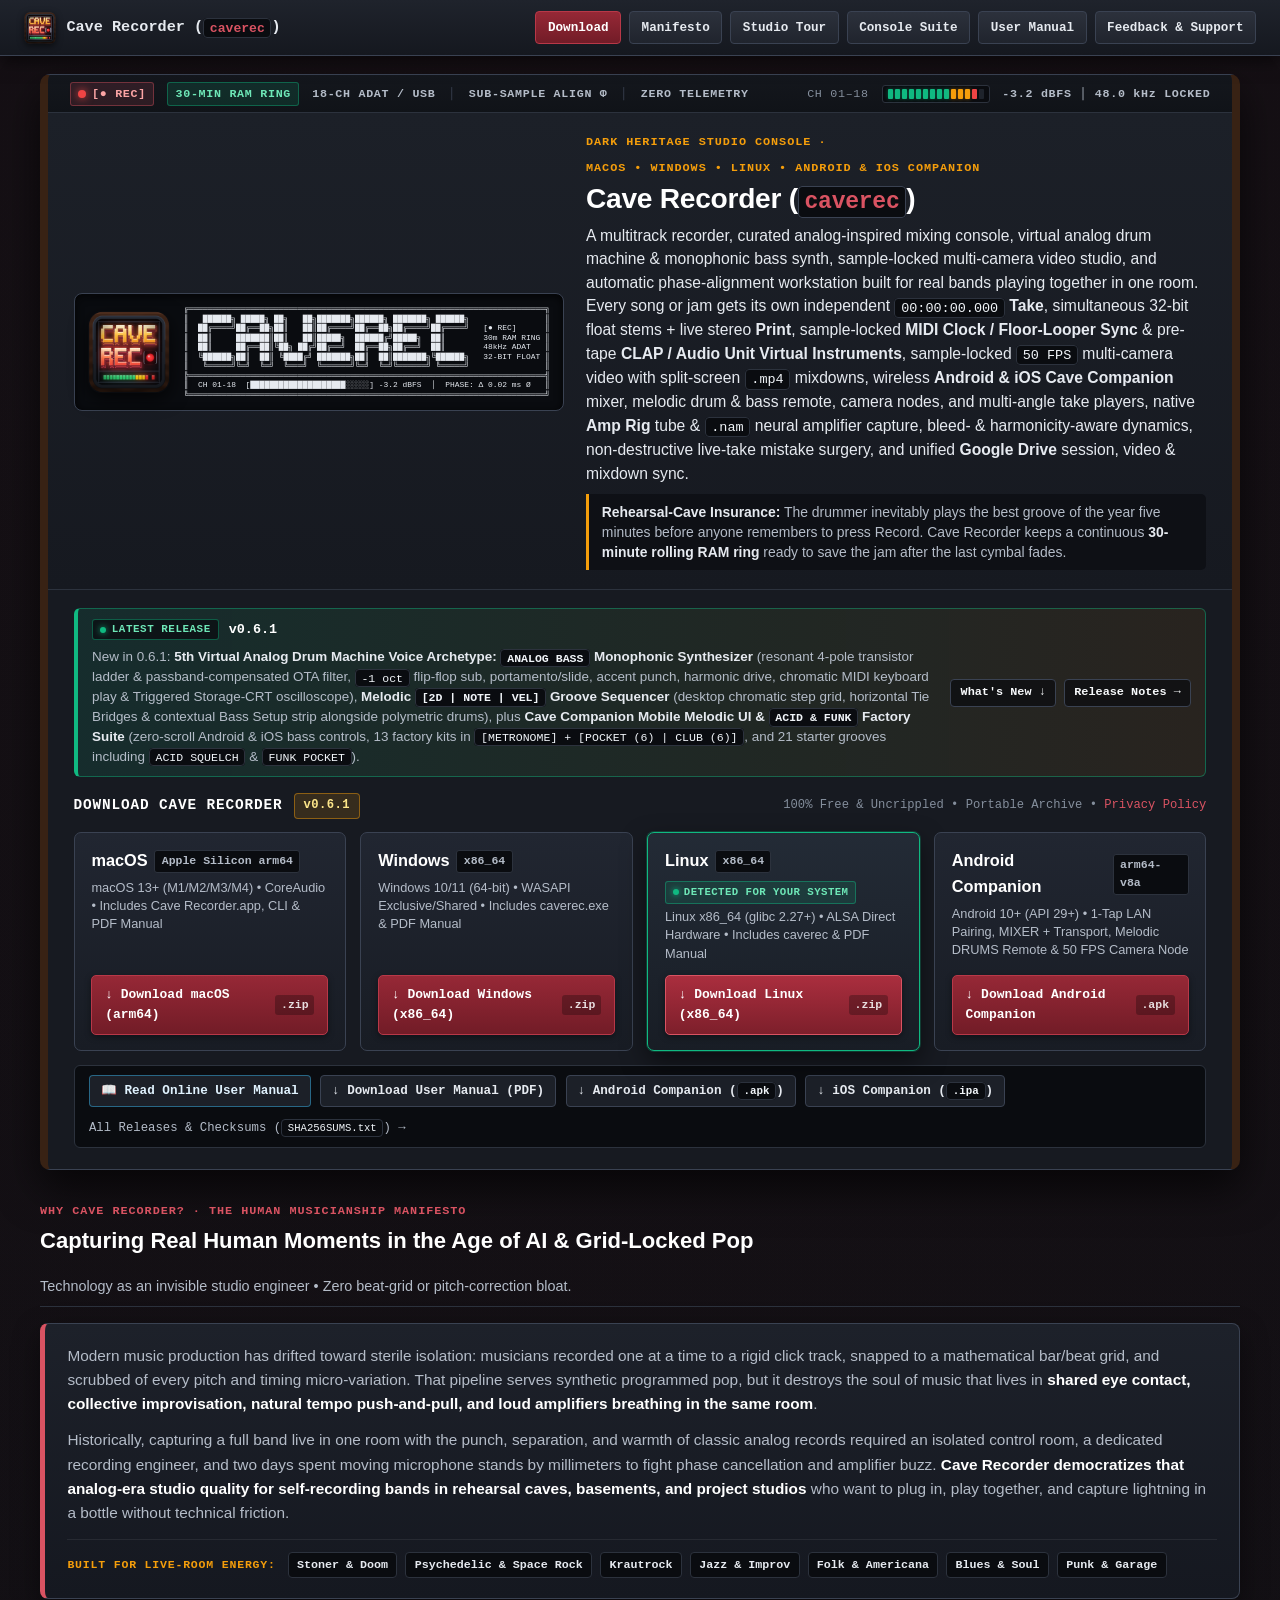
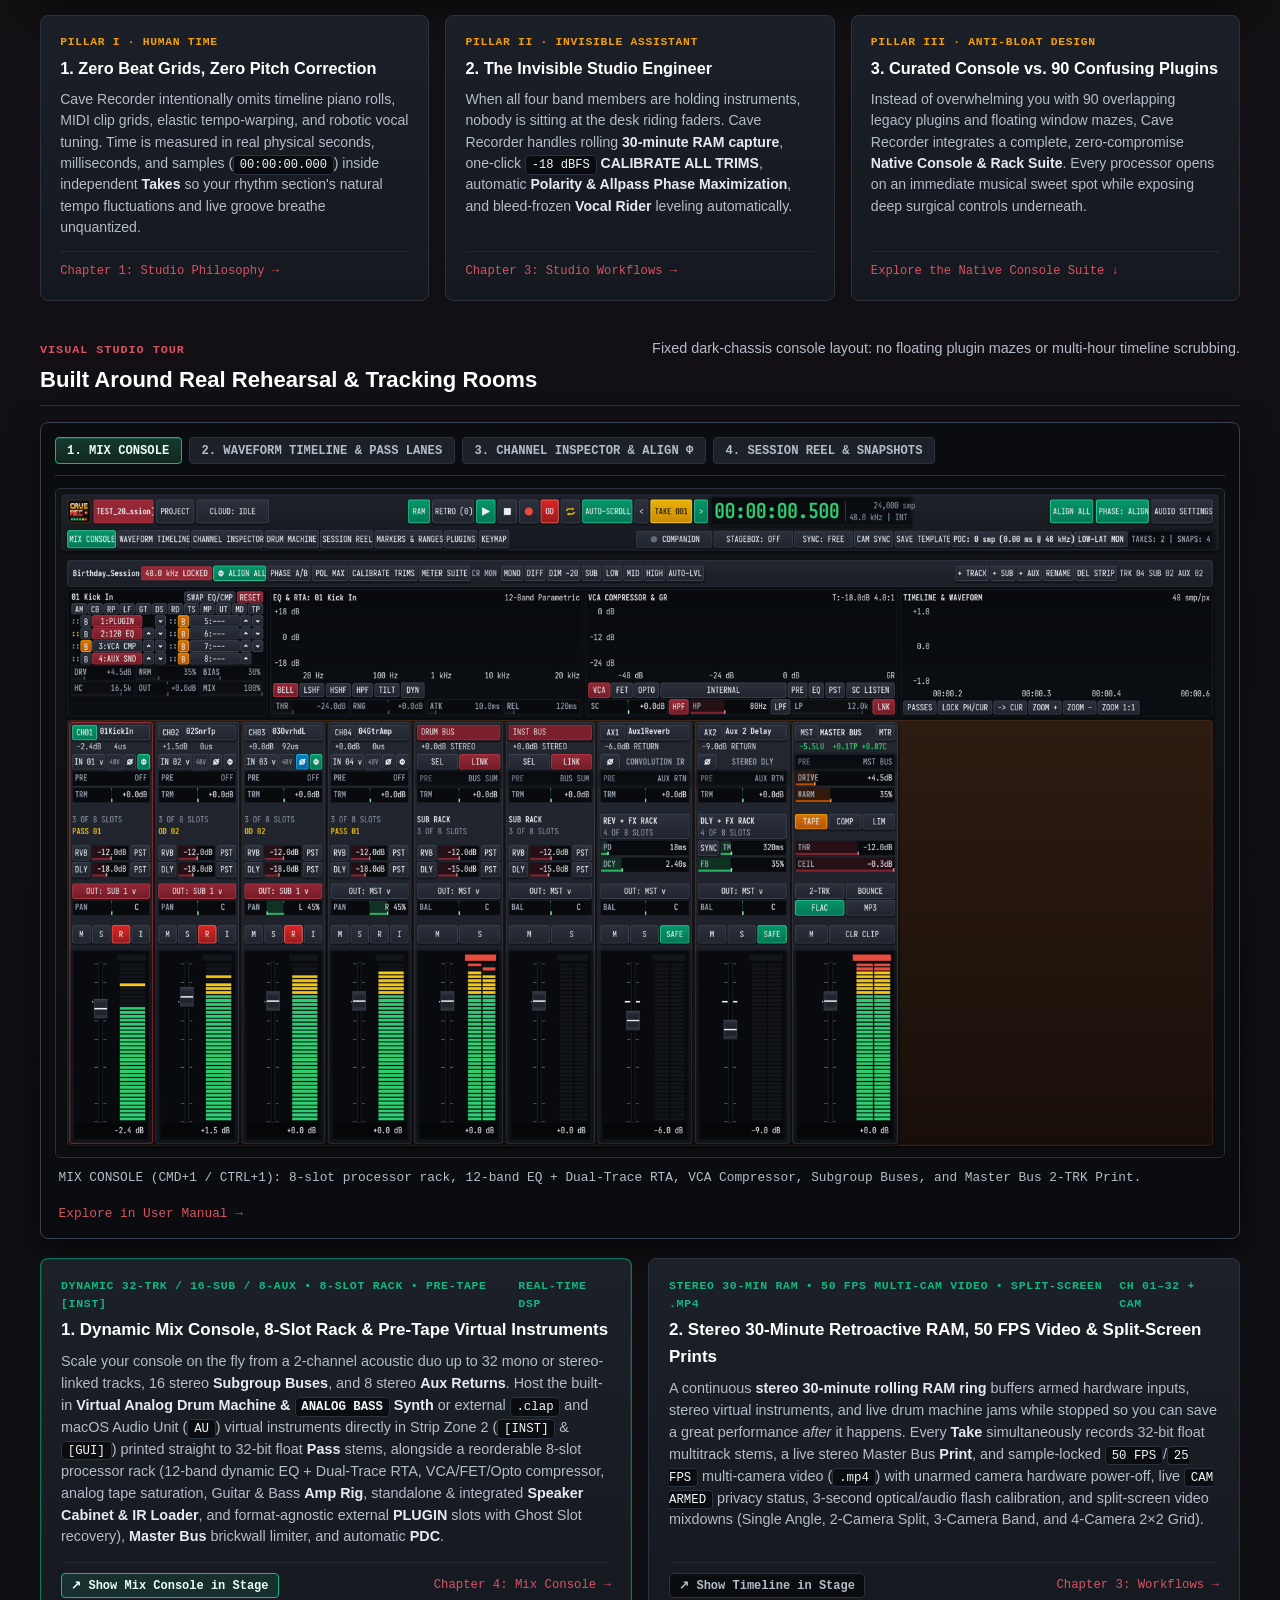
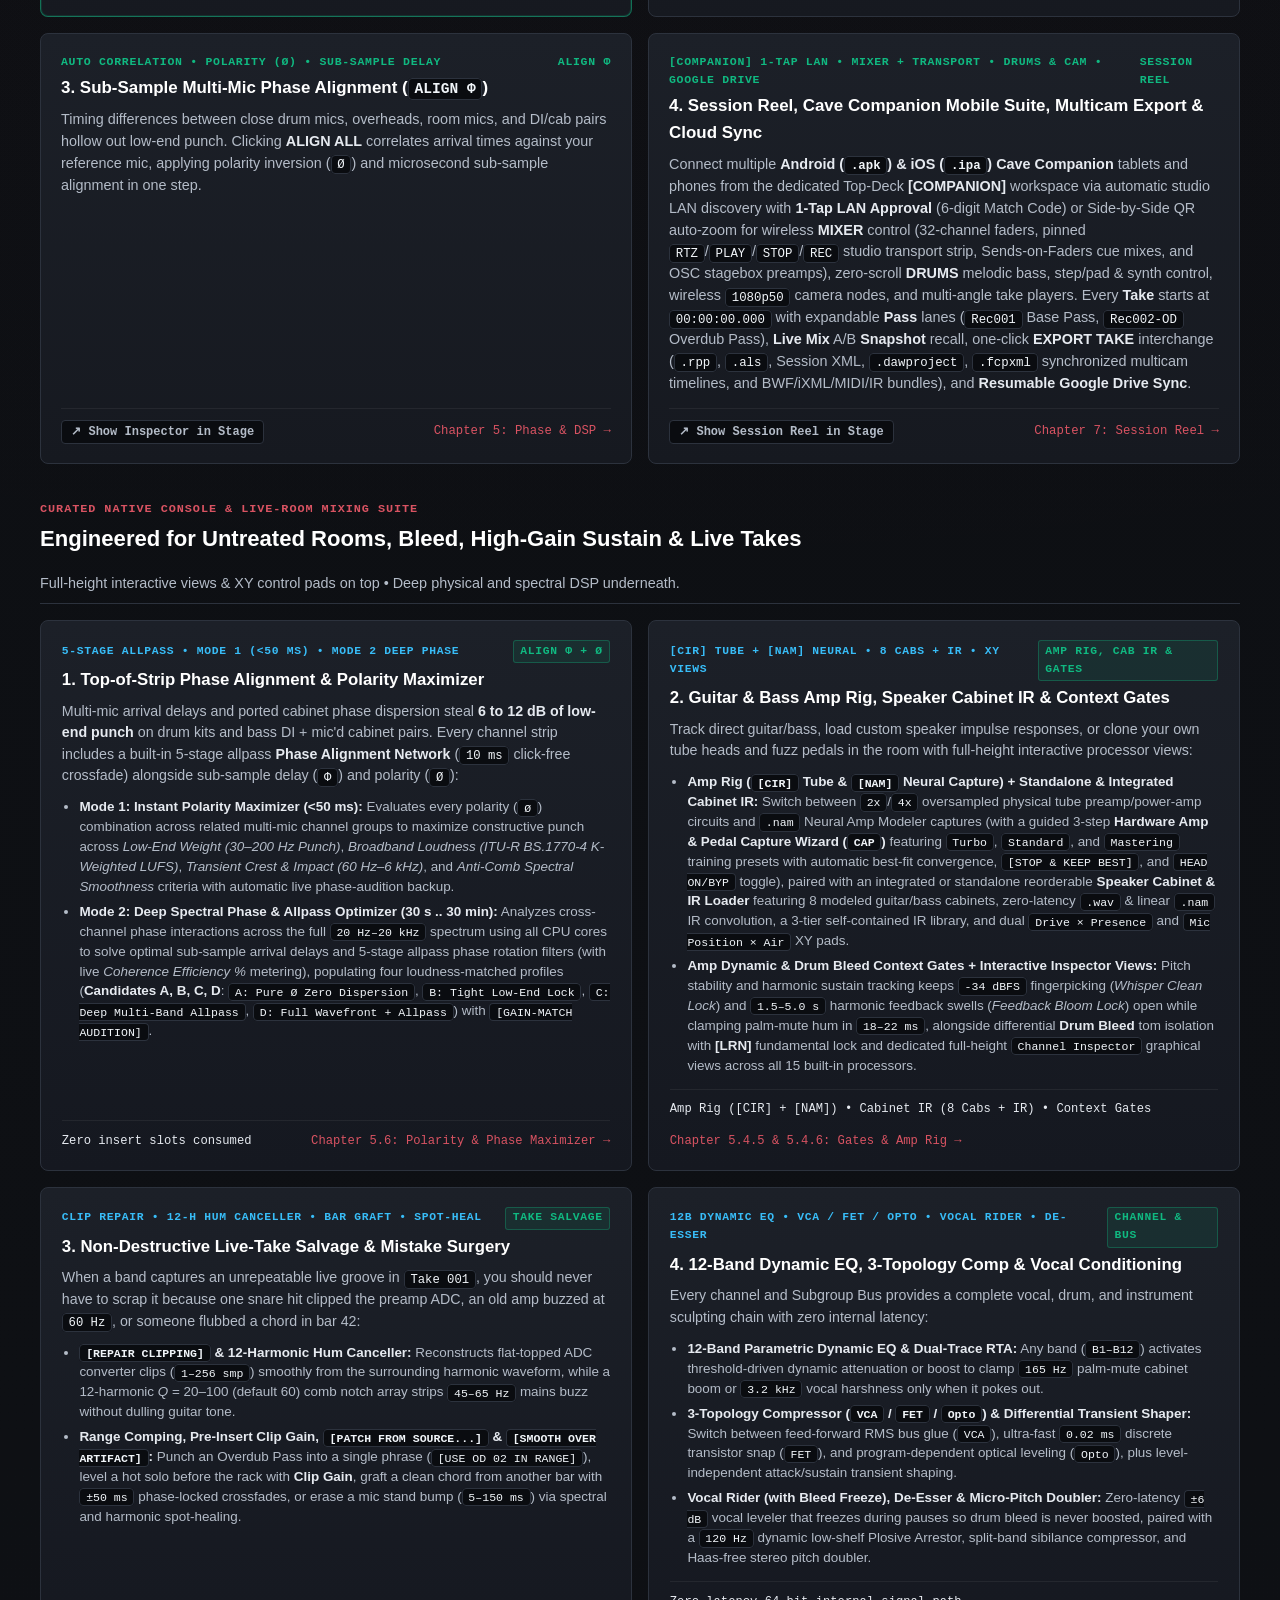
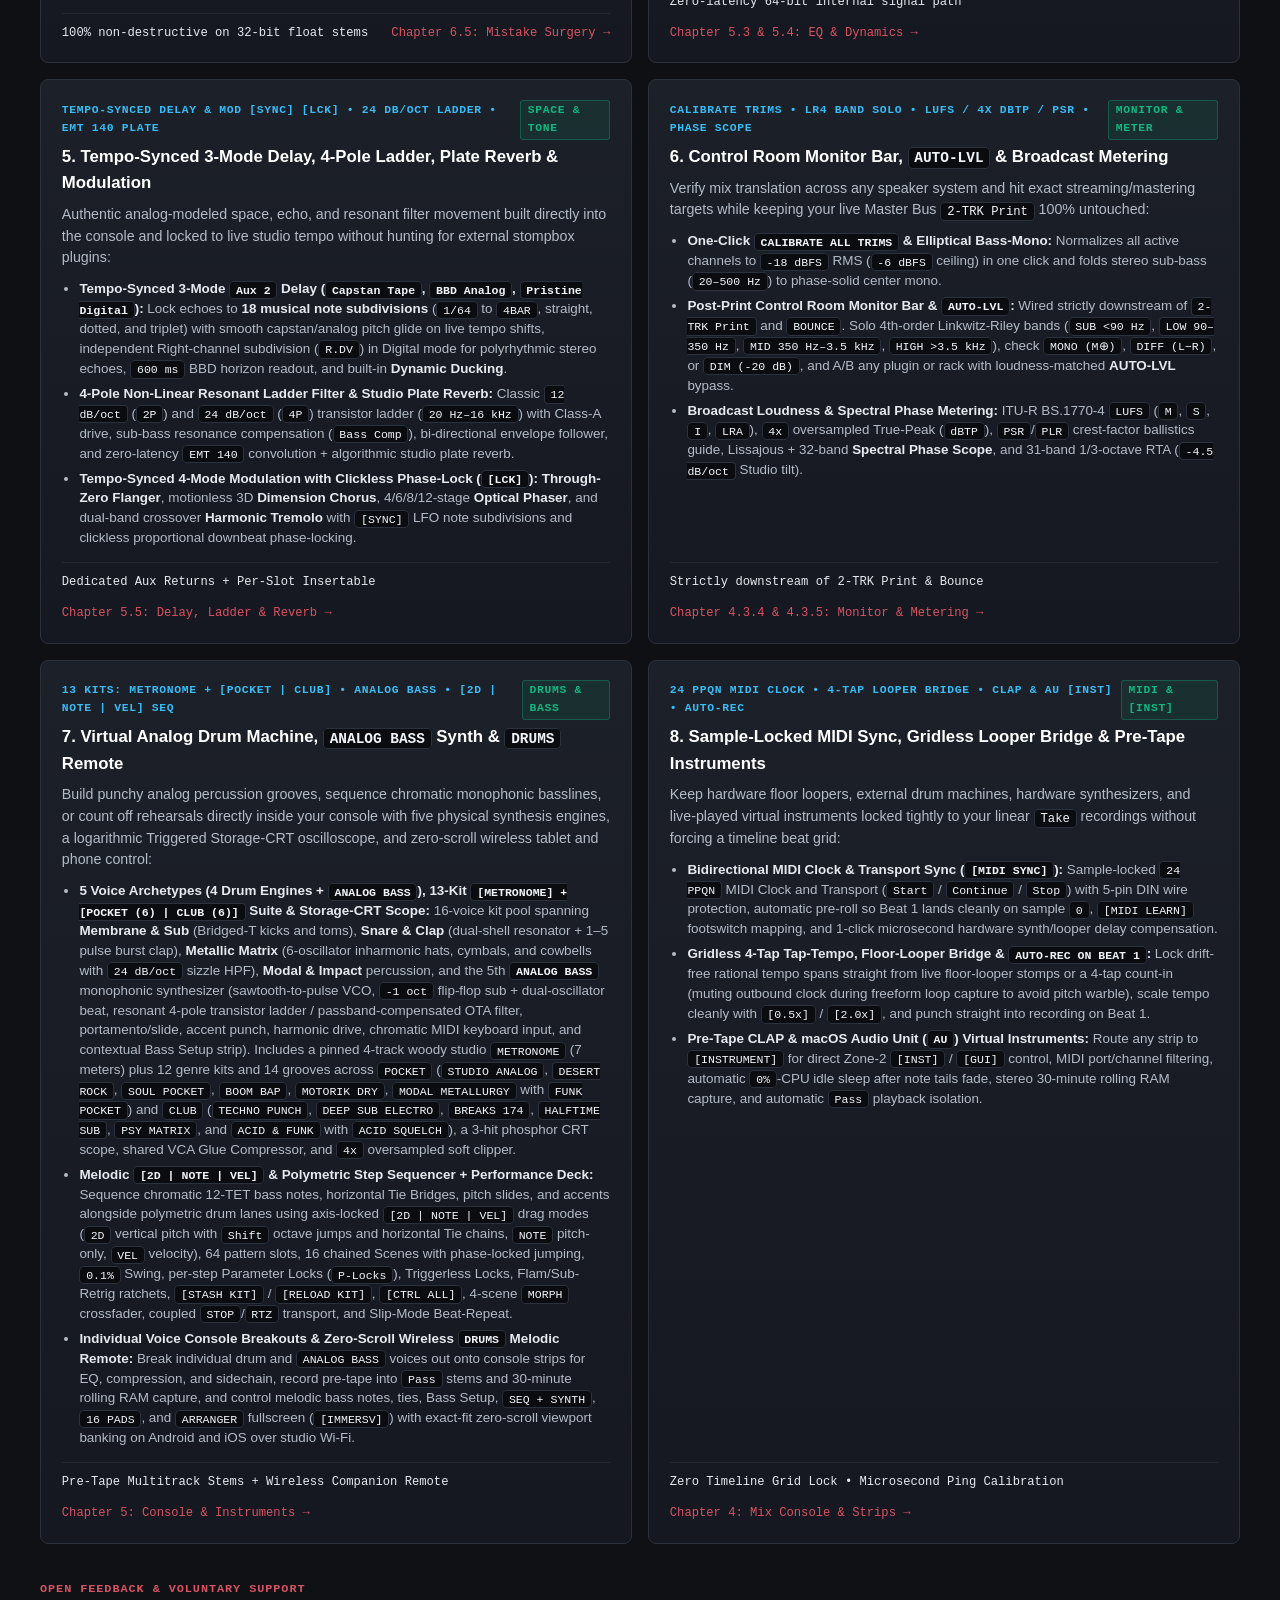
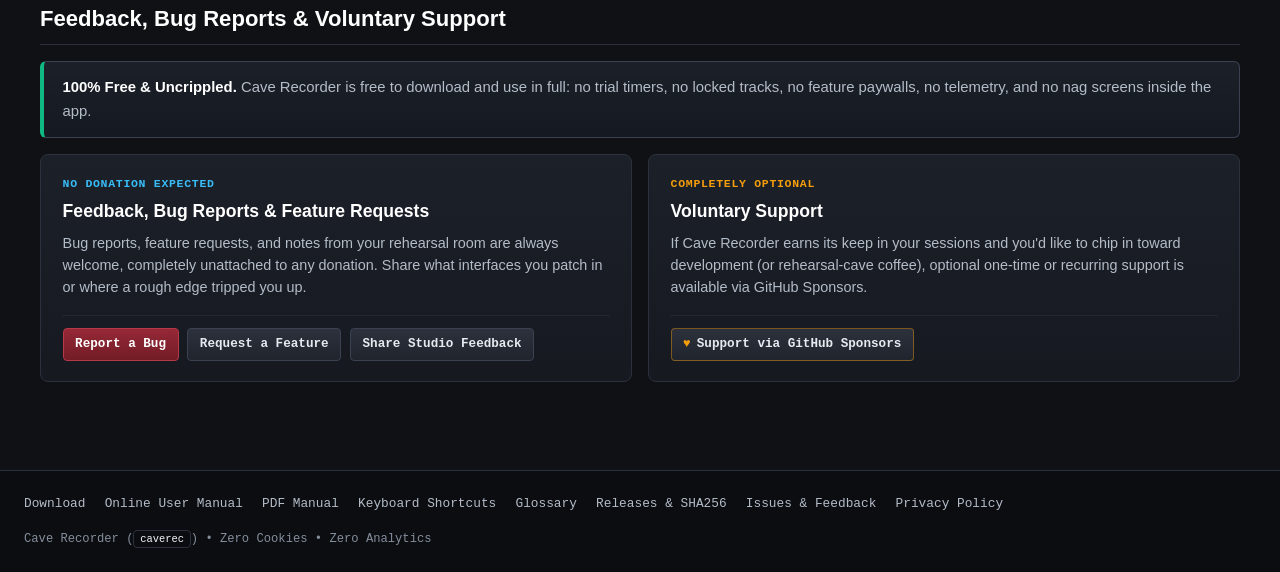
==== commit 33f67507: "docs(site): publish v0.6.1 website and User Manual" ====
--- a/index.html
+++ b/index.html
@@ -5,7 +5,7 @@
   <meta charset="UTF-8" />
   <meta name="viewport" content="width=device-width, initial-scale=1.0" />
   <title>Cave Recorder (caverec) &middot; Multitrack Studio &amp; Rehearsal Console</title>
-  <meta name="description" content="Cave Recorder (caverec) is a multitrack recorder and mixing console built for band rehearsals and live studio sessions. Independent zero-based Takes, 30-minute rolling RAM capture, Virtual Analog Drum Machine, sample-locked MIDI sync and pre-tape virtual instruments, automatic multi-mic phase alignment, and optional Google Drive sync." />
+  <meta name="description" content="Cave Recorder (caverec) is a multitrack recorder and mixing console built for band rehearsals and live studio sessions. Independent zero-based Takes, 30-minute rolling RAM capture, Virtual Analog Drum Machine and Analog Bass Synth, sample-locked MIDI sync and pre-tape virtual instruments, automatic multi-mic phase alignment, and optional Google Drive sync." />
   <link rel="icon" type="image/png" sizes="64x64" href="assets/icons/favicon-64.png" />
   <link rel="apple-touch-icon" sizes="128x128" href="assets/icons/caverec_128.png" />
   <link rel="stylesheet" href="assets/site.css" />
@@ -96,7 +96,7 @@
             </div>
             <h1 id="hero-heading">Cave Recorder (<code>caverec</code>)</h1>
             <p class="hero-lead">
-              A multitrack recorder, curated analog-inspired mixing console, virtual analog drum machine, sample-locked multi-camera video studio, and automatic phase-alignment workstation built for real bands playing together in one room. Every song or jam gets its own independent <code>00:00:00.000</code> <strong>Take</strong>, simultaneous 32-bit float stems + live stereo <strong>Print</strong>, sample-locked <strong>MIDI Clock / Floor-Looper Sync</strong> &amp; pre-tape <strong>CLAP / Audio Unit Virtual Instruments</strong>, sample-locked <code>50 FPS</code> multi-camera video with split-screen <code>.mp4</code> mixdowns, wireless <strong>Android &amp; iOS Cave Companion</strong> mixer, drum remote, camera nodes, and multi-angle take players, native <strong>Amp Rig</strong> tube &amp; <code>.nam</code> neural amplifier capture, bleed- &amp; harmonicity-aware dynamics, non-destructive live-take mistake surgery, and unified <strong>Google Drive</strong> session, video &amp; mixdown sync.
+              A multitrack recorder, curated analog-inspired mixing console, virtual analog drum machine &amp; monophonic bass synth, sample-locked multi-camera video studio, and automatic phase-alignment workstation built for real bands playing together in one room. Every song or jam gets its own independent <code>00:00:00.000</code> <strong>Take</strong>, simultaneous 32-bit float stems + live stereo <strong>Print</strong>, sample-locked <strong>MIDI Clock / Floor-Looper Sync</strong> &amp; pre-tape <strong>CLAP / Audio Unit Virtual Instruments</strong>, sample-locked <code>50 FPS</code> multi-camera video with split-screen <code>.mp4</code> mixdowns, wireless <strong>Android &amp; iOS Cave Companion</strong> mixer, melodic drum &amp; bass remote, camera nodes, and multi-angle take players, native <strong>Amp Rig</strong> tube &amp; <code>.nam</code> neural amplifier capture, bleed- &amp; harmonicity-aware dynamics, non-destructive live-take mistake surgery, and unified <strong>Google Drive</strong> session, video &amp; mixdown sync.
             </p>
             <p class="hero-cave-note">
               <strong>Rehearsal-Cave Insurance:</strong> The drummer inevitably plays the best groove of the year five minutes before anyone remembers to press Record. Cave Recorder keeps a continuous <strong>30-minute rolling RAM ring</strong> ready to save the jam after the last cymbal fades.
@@ -106,8 +106,8 @@
       </section>
 
       <!-- Obvious Above-the-Fold Download Deck (#download) -->
-      <!-- RELEASE_VERSION_MARKER: v0.6.0 -->
-      <section class="download-deck" id="download" data-release-version="v0.6.0" aria-labelledby="download-heading">
+      <!-- RELEASE_VERSION_MARKER: v0.6.1 -->
+      <section class="download-deck" id="download" data-release-version="v0.6.1" aria-labelledby="download-heading">
         <!-- Static Latest Release Banner -->
         <div class="release-update-banner" id="release-update-banner" role="region" aria-label="Latest Release Update">
           <div class="release-update-main">
@@ -115,9 +115,9 @@
               <span class="detected-dot" aria-hidden="true"></span>
               <span>LATEST RELEASE</span>
             </span>
-            <strong class="release-update-version" id="release-banner-version">v0.6.0</strong>
+            <strong class="release-update-version" id="release-banner-version">v0.6.1</strong>
             <span class="release-update-summary">
-              New in 0.6.0: <strong>Virtual Analog Drum Machine &amp; Polymetric Sequencer</strong> (12 factory kits with pinned woody <strong>METRONOME</strong> + <strong>[POCKET | CLUB]</strong> 2-bank selector, 19 grooves, Storage-CRT oscilloscope, Master Glue Bus &amp; zero-scroll wireless <strong>DRUMS</strong> remote), <strong>Dedicated [COMPANION] Workspace &amp; 1-Tap LAN Pairing</strong> (6-digit Match Code approval, tablet Side-by-Side pairing with QR auto-zoom &amp; pinned Mobile <strong>MIXER</strong> transport strip), <strong>Sample-Locked MIDI Sync, Gridless Looper Bridge &amp; Pre-Tape Virtual Instruments</strong> (CLAP &amp; Audio Unit instruments straight to 32-bit float Passes &amp; stereo 30-minute rolling RAM capture), plus <strong>Tempo-Synced Aux 2 Stereo Delay &amp; 4-Mode Modulation</strong> with 18 musical note subdivisions and clickless phase-lock.
+              New in 0.6.1: <strong>5th Virtual Analog Drum Machine Voice Archetype: <code>ANALOG BASS</code> Monophonic Synthesizer</strong> (resonant 4-pole transistor ladder &amp; passband-compensated OTA filter, <code>-1 oct</code> flip-flop sub, portamento/slide, accent punch, harmonic drive, chromatic MIDI keyboard play &amp; Triggered Storage-CRT oscilloscope), <strong>Melodic <code>[2D | NOTE | VEL]</code> Groove Sequencer</strong> (desktop chromatic step grid, horizontal Tie Bridges &amp; contextual Bass Setup strip alongside polymetric drums), plus <strong>Cave Companion Mobile Melodic UI &amp; <code>ACID &amp; FUNK</code> Factory Suite</strong> (zero-scroll Android &amp; iOS bass controls, 13 factory kits in <code>[METRONOME] + [POCKET (6) | CLUB (6)]</code>, and 21 starter grooves including <code>ACID SQUELCH</code> &amp; <code>FUNK POCKET</code>).
             </span>
           </div>
           <div class="release-update-actions">
@@ -125,7 +125,7 @@
             <a
               class="release-update-link"
               id="release-notes-link"
-              href="https://github.com/henriknyman/caverec-site/releases/tag/v0.6.0"
+              href="https://github.com/henriknyman/caverec-site/releases/tag/v0.6.1"
             >
               Release Notes &rarr;
             </a>
@@ -135,7 +135,7 @@
         <div class="download-deck-header">
           <div class="download-deck-title-group">
             <h2 class="download-deck-title" id="download-heading">Download Cave Recorder</h2>
-            <span class="version-badge" id="release-version-badge" data-version="v0.6.0">v0.6.0</span>
+            <span class="version-badge" id="release-version-badge" data-version="v0.6.1">v0.6.1</span>
           </div>
           <div class="download-deck-meta">
             100% Free &amp; Uncrippled &bull; Portable Archive &bull; <a href="privacy/">Privacy Policy</a>
@@ -162,8 +162,8 @@
               class="download-cta-btn"
               id="download-macos"
               data-download-os="macos"
-              data-release-asset="caverec-v0.6.0-macos-arm64.zip"
-              href="https://github.com/henriknyman/caverec-site/releases/download/v0.6.0/caverec-v0.6.0-macos-arm64.zip"
+              data-release-asset="caverec-v0.6.1-macos-arm64.zip"
+              href="https://github.com/henriknyman/caverec-site/releases/download/v0.6.1/caverec-v0.6.1-macos-arm64.zip"
             >
               <span>&darr; Download macOS (arm64)</span>
               <span class="download-cta-ext">.zip</span>
@@ -188,8 +188,8 @@
               class="download-cta-btn"
               id="download-windows"
               data-download-os="windows"
-              data-release-asset="caverec-v0.6.0-windows-x86_64.zip"
-              href="https://github.com/henriknyman/caverec-site/releases/download/v0.6.0/caverec-v0.6.0-windows-x86_64.zip"
+              data-release-asset="caverec-v0.6.1-windows-x86_64.zip"
+              href="https://github.com/henriknyman/caverec-site/releases/download/v0.6.1/caverec-v0.6.1-windows-x86_64.zip"
             >
               <span>&darr; Download Windows (x86_64)</span>
               <span class="download-cta-ext">.zip</span>
@@ -214,8 +214,8 @@
               class="download-cta-btn"
               id="download-linux"
               data-download-os="linux"
-              data-release-asset="caverec-v0.6.0-linux-x86_64.zip"
-              href="https://github.com/henriknyman/caverec-site/releases/download/v0.6.0/caverec-v0.6.0-linux-x86_64.zip"
+              data-release-asset="caverec-v0.6.1-linux-x86_64.zip"
+              href="https://github.com/henriknyman/caverec-site/releases/download/v0.6.1/caverec-v0.6.1-linux-x86_64.zip"
             >
               <span>&darr; Download Linux (x86_64)</span>
               <span class="download-cta-ext">.zip</span>
@@ -233,15 +233,15 @@
                 <span class="detected-pill"><span class="detected-dot" aria-hidden="true"></span>Detected for your device</span>
               </div>
               <p class="platform-subtitle">
-                Android 10+ (API 29+) &bull; 1-Tap LAN Pairing, MIXER + Transport, DRUMS Remote &amp; 50 FPS Camera Node
+                Android 10+ (API 29+) &bull; 1-Tap LAN Pairing, MIXER + Transport, Melodic DRUMS Remote &amp; 50 FPS Camera Node
               </p>
             </div>
             <a
               class="download-cta-btn"
               id="download-android"
               data-download-os="android"
-              data-release-asset="caverec-v0.6.0-android-arm64.apk"
-              href="https://github.com/henriknyman/caverec-site/releases/download/v0.6.0/caverec-v0.6.0-android-arm64.apk"
+              data-release-asset="caverec-v0.6.1-android-arm64.apk"
+              href="https://github.com/henriknyman/caverec-site/releases/download/v0.6.1/caverec-v0.6.1-android-arm64.apk"
             >
               <span>&darr; Download Android Companion</span>
               <span class="download-cta-ext">.apk</span>
@@ -270,8 +270,8 @@
               class="quick-bar-link"
               id="quick-download-ios-ipa"
               data-download-os="ios"
-              data-release-asset="caverec-v0.6.0-ios-arm64.ipa"
-              href="https://github.com/henriknyman/caverec-site/releases/download/v0.6.0/caverec-v0.6.0-ios-arm64.ipa"
+              data-release-asset="caverec-v0.6.1-ios-arm64.ipa"
+              href="https://github.com/henriknyman/caverec-site/releases/download/v0.6.1/caverec-v0.6.1-ios-arm64.ipa"
             >
               <span>&darr; iOS Companion (<code>.ipa</code>)</span>
             </a>
@@ -328,7 +328,7 @@
       </section>
     </div>
 
-    <!-- Why Cave Recorder? — The Human Musicianship Manifesto (#manifesto) -->
+    <!-- Why Cave Recorder?: The Human Musicianship Manifesto (#manifesto) -->
     <section class="studio-section" id="manifesto" aria-labelledby="manifesto-heading">
       <div class="section-header-bar">
         <div>
@@ -506,7 +506,7 @@
             </div>
             <h3>1. Dynamic Mix Console, 8-Slot Rack &amp; Pre-Tape Virtual Instruments</h3>
             <p>
-              Scale your console on the fly from a 2-channel acoustic duo up to 32 mono or stereo-linked tracks, 16 stereo <strong>Subgroup Buses</strong>, and 8 stereo <strong>Aux Returns</strong>. Host the built-in <strong>Virtual Analog Drum Machine</strong> or external <code>.clap</code> and macOS Audio Unit (<code>AU</code>) virtual instruments directly in Strip Zone 2 (<code>[INST]</code> &amp; <code>[GUI]</code>) printed straight to 32-bit float <strong>Pass</strong> stems, alongside a reorderable 8-slot processor rack (12-band dynamic EQ + Dual-Trace RTA, VCA/FET/Opto compressor, analog tape saturation, Guitar &amp; Bass <strong>Amp Rig</strong>, standalone &amp; integrated <strong>Speaker Cabinet &amp; IR Loader</strong>, and format-agnostic external <strong>PLUGIN</strong> slots with Ghost Slot recovery), <strong>Master Bus</strong> brickwall limiter, and automatic <strong>PDC</strong>.
+              Scale your console on the fly from a 2-channel acoustic duo up to 32 mono or stereo-linked tracks, 16 stereo <strong>Subgroup Buses</strong>, and 8 stereo <strong>Aux Returns</strong>. Host the built-in <strong>Virtual Analog Drum Machine &amp; <code>ANALOG BASS</code> Synth</strong> or external <code>.clap</code> and macOS Audio Unit (<code>AU</code>) virtual instruments directly in Strip Zone 2 (<code>[INST]</code> &amp; <code>[GUI]</code>) printed straight to 32-bit float <strong>Pass</strong> stems, alongside a reorderable 8-slot processor rack (12-band dynamic EQ + Dual-Trace RTA, VCA/FET/Opto compressor, analog tape saturation, Guitar &amp; Bass <strong>Amp Rig</strong>, standalone &amp; integrated <strong>Speaker Cabinet &amp; IR Loader</strong>, and format-agnostic external <strong>PLUGIN</strong> slots with Ghost Slot recovery), <strong>Master Bus</strong> brickwall limiter, and automatic <strong>PDC</strong>.
             </p>
           </div>
           <div class="feature-card-footer">
@@ -566,7 +566,7 @@
             </div>
             <h3>4. Session Reel, Cave Companion Mobile Suite, Multicam Export &amp; Cloud Sync</h3>
             <p>
-              Connect multiple <strong>Android (<code>.apk</code>) &amp; iOS (<code>.ipa</code>) Cave Companion</strong> tablets and phones from the dedicated Top-Deck <strong>[COMPANION]</strong> workspace via automatic studio LAN discovery with <strong>1-Tap LAN Approval</strong> (6-digit Match Code) or Side-by-Side QR auto-zoom for wireless <strong>MIXER</strong> control (32-channel faders, pinned <code>RTZ</code>/<code>PLAY</code>/<code>STOP</code>/<code>REC</code> studio transport strip, Sends-on-Faders cue mixes, and OSC stagebox preamps), zero-scroll <strong>DRUMS</strong> step/pad/synth control, wireless <code>1080p50</code> camera nodes, and multi-angle take players. Every <strong>Take</strong> starts at <code>00:00:00.000</code> with expandable <strong>Pass</strong> lanes (<code>Rec001</code> Base Pass, <code>Rec002-OD</code> Overdub Pass), <strong>Live Mix</strong> A/B <strong>Snapshot</strong> recall, one-click <strong>EXPORT TAKE</strong> interchange (<code>.rpp</code>, <code>.als</code>, Session XML, <code>.dawproject</code>, <code>.fcpxml</code> synchronized multicam timelines, and BWF/iXML/MIDI/IR bundles), and <strong>Resumable Google Drive Sync</strong>.
+              Connect multiple <strong>Android (<code>.apk</code>) &amp; iOS (<code>.ipa</code>) Cave Companion</strong> tablets and phones from the dedicated Top-Deck <strong>[COMPANION]</strong> workspace via automatic studio LAN discovery with <strong>1-Tap LAN Approval</strong> (6-digit Match Code) or Side-by-Side QR auto-zoom for wireless <strong>MIXER</strong> control (32-channel faders, pinned <code>RTZ</code>/<code>PLAY</code>/<code>STOP</code>/<code>REC</code> studio transport strip, Sends-on-Faders cue mixes, and OSC stagebox preamps), zero-scroll <strong>DRUMS</strong> melodic bass, step/pad &amp; synth control, wireless <code>1080p50</code> camera nodes, and multi-angle take players. Every <strong>Take</strong> starts at <code>00:00:00.000</code> with expandable <strong>Pass</strong> lanes (<code>Rec001</code> Base Pass, <code>Rec002-OD</code> Overdub Pass), <strong>Live Mix</strong> A/B <strong>Snapshot</strong> recall, one-click <strong>EXPORT TAKE</strong> interchange (<code>.rpp</code>, <code>.als</code>, Session XML, <code>.dawproject</code>, <code>.fcpxml</code> synchronized multicam timelines, and BWF/iXML/MIDI/IR bundles), and <strong>Resumable Google Drive Sync</strong>.
             </p>
           </div>
           <div class="feature-card-footer">
@@ -727,21 +727,21 @@
           </div>
         </article>
 
-        <!-- Module 7: Virtual Analog Drum Machine, Polymetric Sequencer & Companion DRUMS Remote -->
+        <!-- Module 7: Virtual Analog Drum Machine, ANALOG BASS Synth, Melodic Sequencer & Companion DRUMS Remote -->
         <article class="suite-card">
           <div>
             <div class="suite-card-eyebrow">
-              <span>12 KITS: METRONOME + [POCKET | CLUB] &bull; STORAGE-CRT &bull; POLYMETRIC SEQ</span>
-              <span class="suite-card-badge">DRUM MACHINE</span>
-            </div>
-            <h3>7. Virtual Analog Drum Machine, 12-Kit Factory Suite &amp; <code>DRUMS</code> Remote</h3>
-            <p>
-              Build punchy analog percussion grooves or count off rehearsals directly inside your console with real-time physical drum synthesis, a logarithmic Triggered Storage-CRT oscilloscope, and zero-scroll wireless tablet and phone control:
+              <span>13 KITS: METRONOME + [POCKET | CLUB] &bull; ANALOG BASS &bull; [2D | NOTE | VEL] SEQ</span>
+              <span class="suite-card-badge">DRUMS &amp; BASS</span>
+            </div>
+            <h3>7. Virtual Analog Drum Machine, <code>ANALOG BASS</code> Synth &amp; <code>DRUMS</code> Remote</h3>
+            <p>
+              Build punchy analog percussion grooves, sequence chromatic monophonic basslines, or count off rehearsals directly inside your console with five physical synthesis engines, a logarithmic Triggered Storage-CRT oscilloscope, and zero-scroll wireless tablet and phone control:
             </p>
             <ul class="suite-spec-list">
-              <li><strong>4 Synthesized Voice Archetypes, 12-Kit <code>[METRONOME] + [POCKET | CLUB]</code> Suite &amp; Storage-CRT Scope:</strong> 16-voice kit pool spanning <strong>Membrane &amp; Sub</strong> (Bridged-T kicks and toms), <strong>Snare &amp; Clap</strong> (dual-shell resonator + 1&ndash;5 pulse burst clap), <strong>Metallic Matrix</strong> (6-oscillator inharmonic hats, cymbals, and cowbells with <code>24 dB/oct</code> sizzle HPF), and <strong>Modal &amp; Impact</strong> percussion, featuring a pinned 4-track woody studio <code>METRONOME</code> (7 meter grooves) plus 11 genre kits and 12 grooves across <code>POCKET</code> (<code>STUDIO ANALOG</code>, <code>DESERT ROCK</code>, <code>SOUL POCKET</code>, <code>BOOM BAP</code>, <code>MOTORIK DRY</code>, <code>MODAL METALLURGY</code>) and <code>CLUB</code> (<code>TECHNO PUNCH</code>, <code>DEEP SUB ELECTRO</code>, <code>BREAKS 174</code>, <code>HALFTIME SUB</code>, <code>PSY MATRIX</code>), a 3-hit phosphor CRT scope, shared VCA Glue Compressor, and <code>4x</code> oversampled soft clipper.</li>
-              <li><strong>Polymetric Step &amp; Scene Sequencer + Performance Deck:</strong> 64 pattern slots, 16 chained Scenes with phase-locked jumping, per-voice polymeter and polyrhythms, <code>0.1%</code> Swing, per-step Parameter Locks (<code>P-Locks</code>), Triggerless Locks, Flam/Sub-Retrig ratchets, <code>[STASH KIT]</code> / <code>[RELOAD KIT]</code>, <code>[CTRL ALL]</code>, 4-scene <code>MORPH</code> crossfader, coupled <code>STOP</code>/<code>RTZ</code> transport, and Slip-Mode Beat-Repeat.</li>
-              <li><strong>Individual Voice Console Breakouts &amp; Zero-Scroll Wireless <code>DRUMS</code> Remote:</strong> Break individual drum voices out onto console strips for EQ, compression, and sidechain, record pre-tape into <code>Pass</code> stems and 30-minute rolling RAM capture, and control <code>SEQ + SYNTH</code>, <code>16 PADS</code>, and <code>ARRANGER</code> fullscreen (<code>[IMMERSV]</code>) with exact-fit viewport banking on Android and iOS over studio Wi-Fi.</li>
+              <li><strong>5 Voice Archetypes (4 Drum Engines + <code>ANALOG BASS</code>), 13-Kit <code>[METRONOME] + [POCKET (6) | CLUB (6)]</code> Suite &amp; Storage-CRT Scope:</strong> 16-voice kit pool spanning <strong>Membrane &amp; Sub</strong> (Bridged-T kicks and toms), <strong>Snare &amp; Clap</strong> (dual-shell resonator + 1&ndash;5 pulse burst clap), <strong>Metallic Matrix</strong> (6-oscillator inharmonic hats, cymbals, and cowbells with <code>24 dB/oct</code> sizzle HPF), <strong>Modal &amp; Impact</strong> percussion, and the 5th <strong><code>ANALOG BASS</code></strong> monophonic synthesizer (sawtooth-to-pulse VCO, <code>-1 oct</code> flip-flop sub + dual-oscillator beat, resonant 4-pole transistor ladder / passband-compensated OTA filter, portamento/slide, accent punch, harmonic drive, chromatic MIDI keyboard input, and contextual Bass Setup strip). Includes a pinned 4-track woody studio <code>METRONOME</code> (7 meters) plus 12 genre kits and 14 grooves across <code>POCKET</code> (<code>STUDIO ANALOG</code>, <code>DESERT ROCK</code>, <code>SOUL POCKET</code>, <code>BOOM BAP</code>, <code>MOTORIK DRY</code>, <code>MODAL METALLURGY</code> with <code>FUNK POCKET</code>) and <code>CLUB</code> (<code>TECHNO PUNCH</code>, <code>DEEP SUB ELECTRO</code>, <code>BREAKS 174</code>, <code>HALFTIME SUB</code>, <code>PSY MATRIX</code>, and <code>ACID &amp; FUNK</code> with <code>ACID SQUELCH</code>), a 3-hit phosphor CRT scope, shared VCA Glue Compressor, and <code>4x</code> oversampled soft clipper.</li>
+              <li><strong>Melodic <code>[2D | NOTE | VEL]</code> &amp; Polymetric Step Sequencer + Performance Deck:</strong> Sequence chromatic 12-TET bass notes, horizontal Tie Bridges, pitch slides, and accents alongside polymetric drum lanes using axis-locked <code>[2D | NOTE | VEL]</code> drag modes (<code>2D</code> vertical pitch with <code>Shift</code> octave jumps and horizontal Tie chains, <code>NOTE</code> pitch-only, <code>VEL</code> velocity), 64 pattern slots, 16 chained Scenes with phase-locked jumping, <code>0.1%</code> Swing, per-step Parameter Locks (<code>P-Locks</code>), Triggerless Locks, Flam/Sub-Retrig ratchets, <code>[STASH KIT]</code> / <code>[RELOAD KIT]</code>, <code>[CTRL ALL]</code>, 4-scene <code>MORPH</code> crossfader, coupled <code>STOP</code>/<code>RTZ</code> transport, and Slip-Mode Beat-Repeat.</li>
+              <li><strong>Individual Voice Console Breakouts &amp; Zero-Scroll Wireless <code>DRUMS</code> Melodic Remote:</strong> Break individual drum and <code>ANALOG BASS</code> voices out onto console strips for EQ, compression, and sidechain, record pre-tape into <code>Pass</code> stems and 30-minute rolling RAM capture, and control melodic bass notes, ties, Bass Setup, <code>SEQ + SYNTH</code>, <code>16 PADS</code>, and <code>ARRANGER</code> fullscreen (<code>[IMMERSV]</code>) with exact-fit zero-scroll viewport banking on Android and iOS over studio Wi-Fi.</li>
             </ul>
           </div>
           <div class="suite-card-footer">
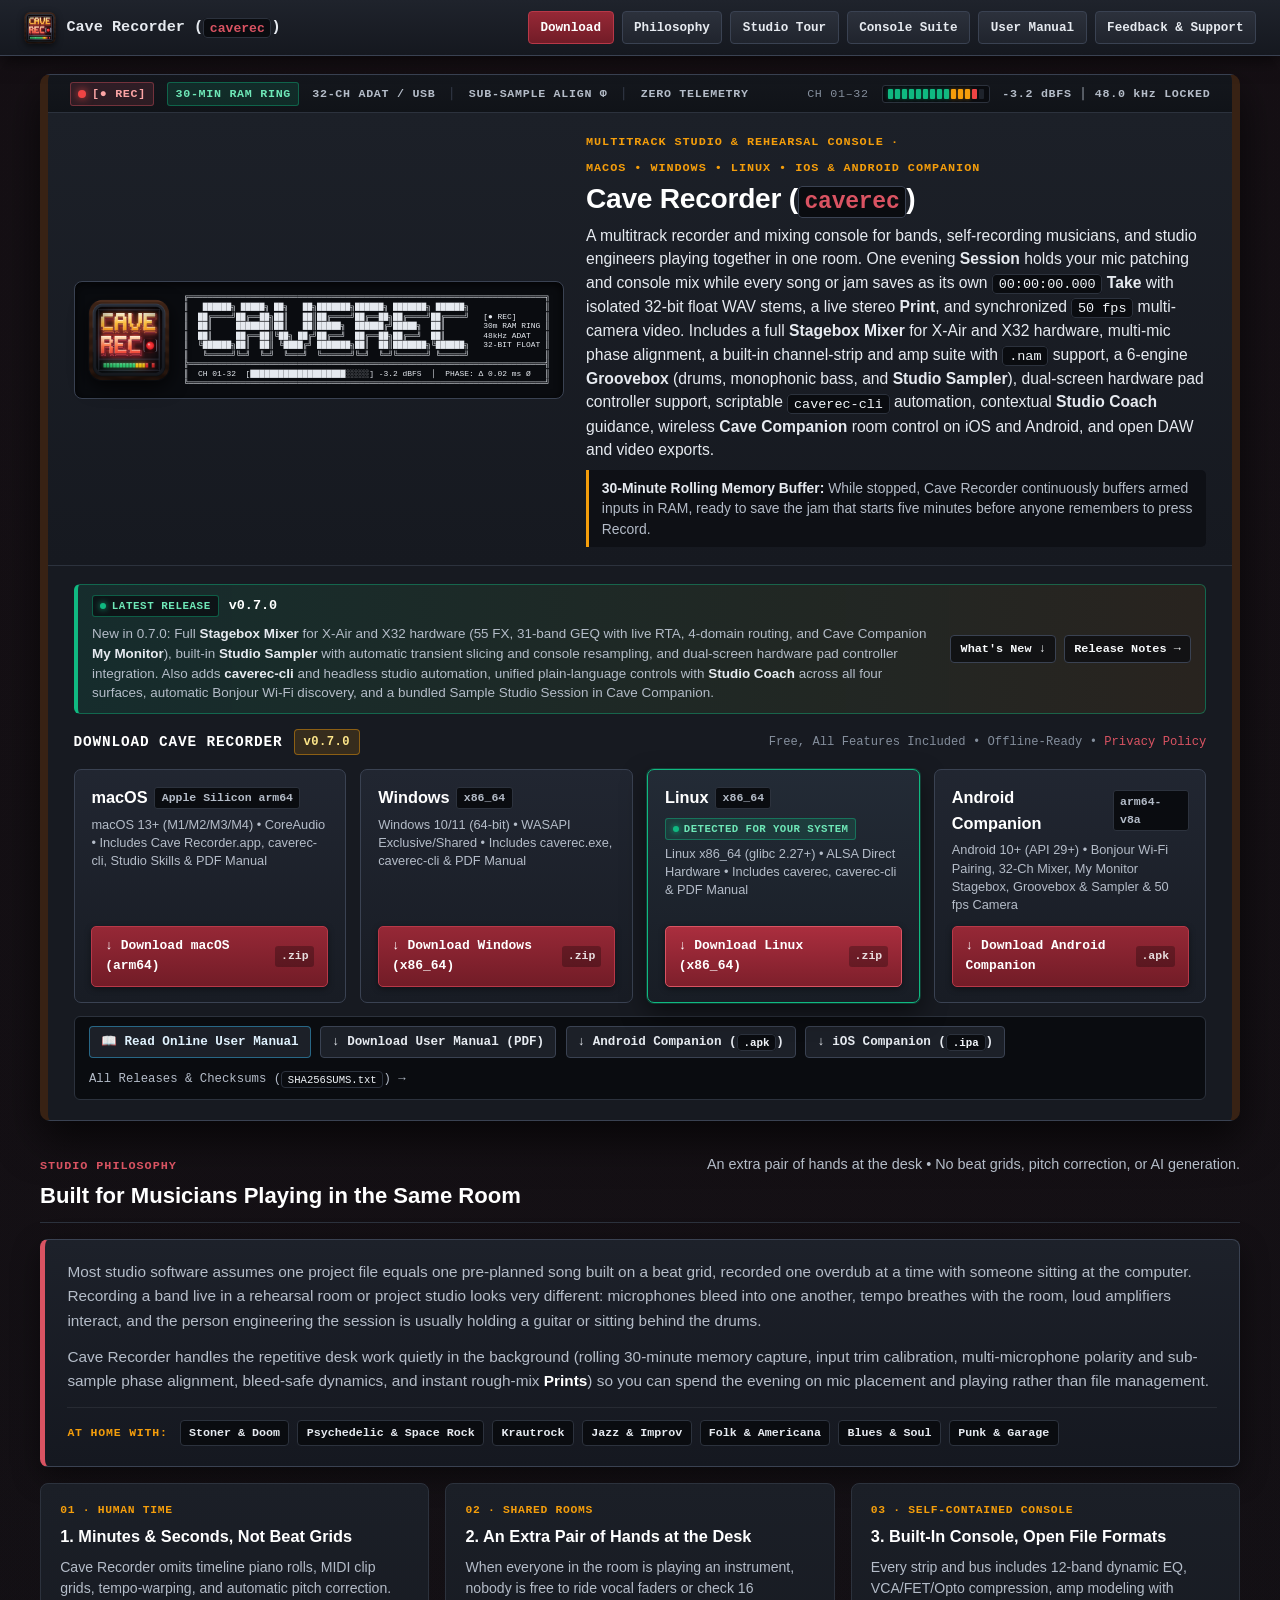
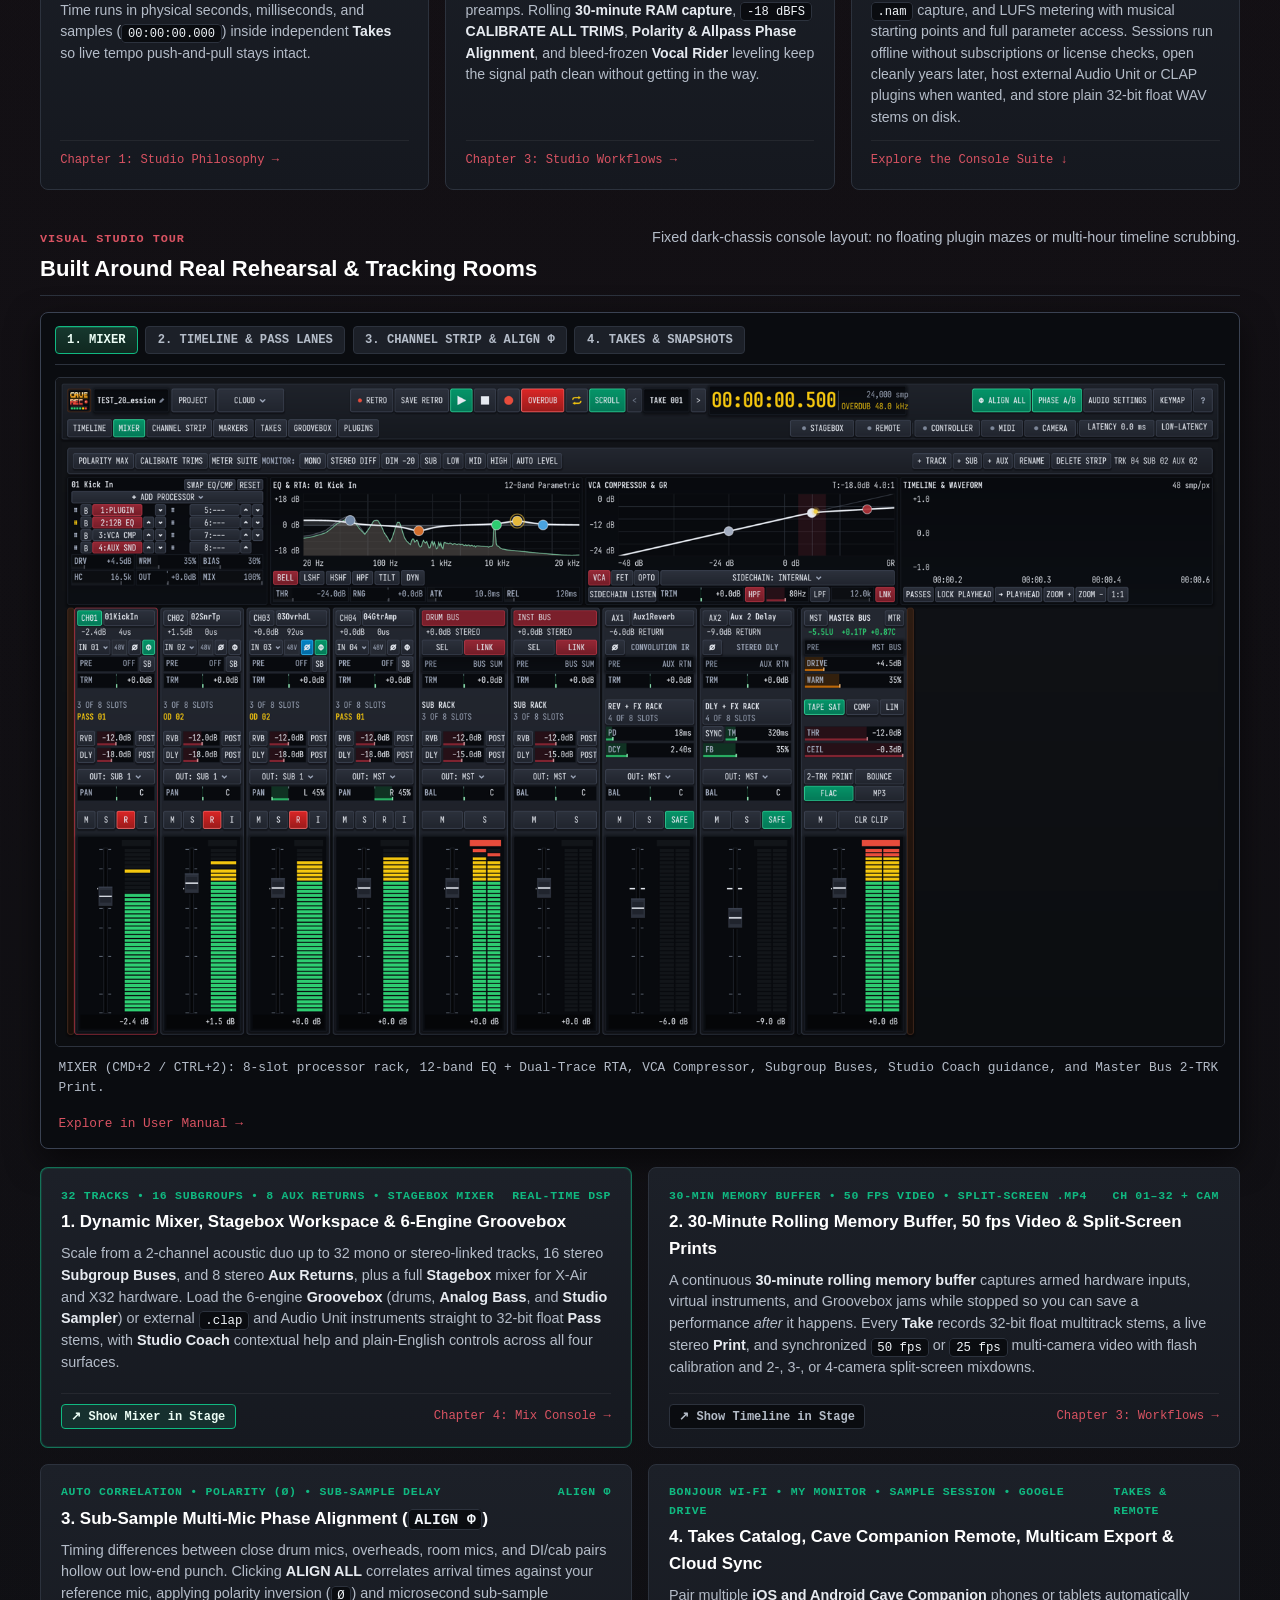
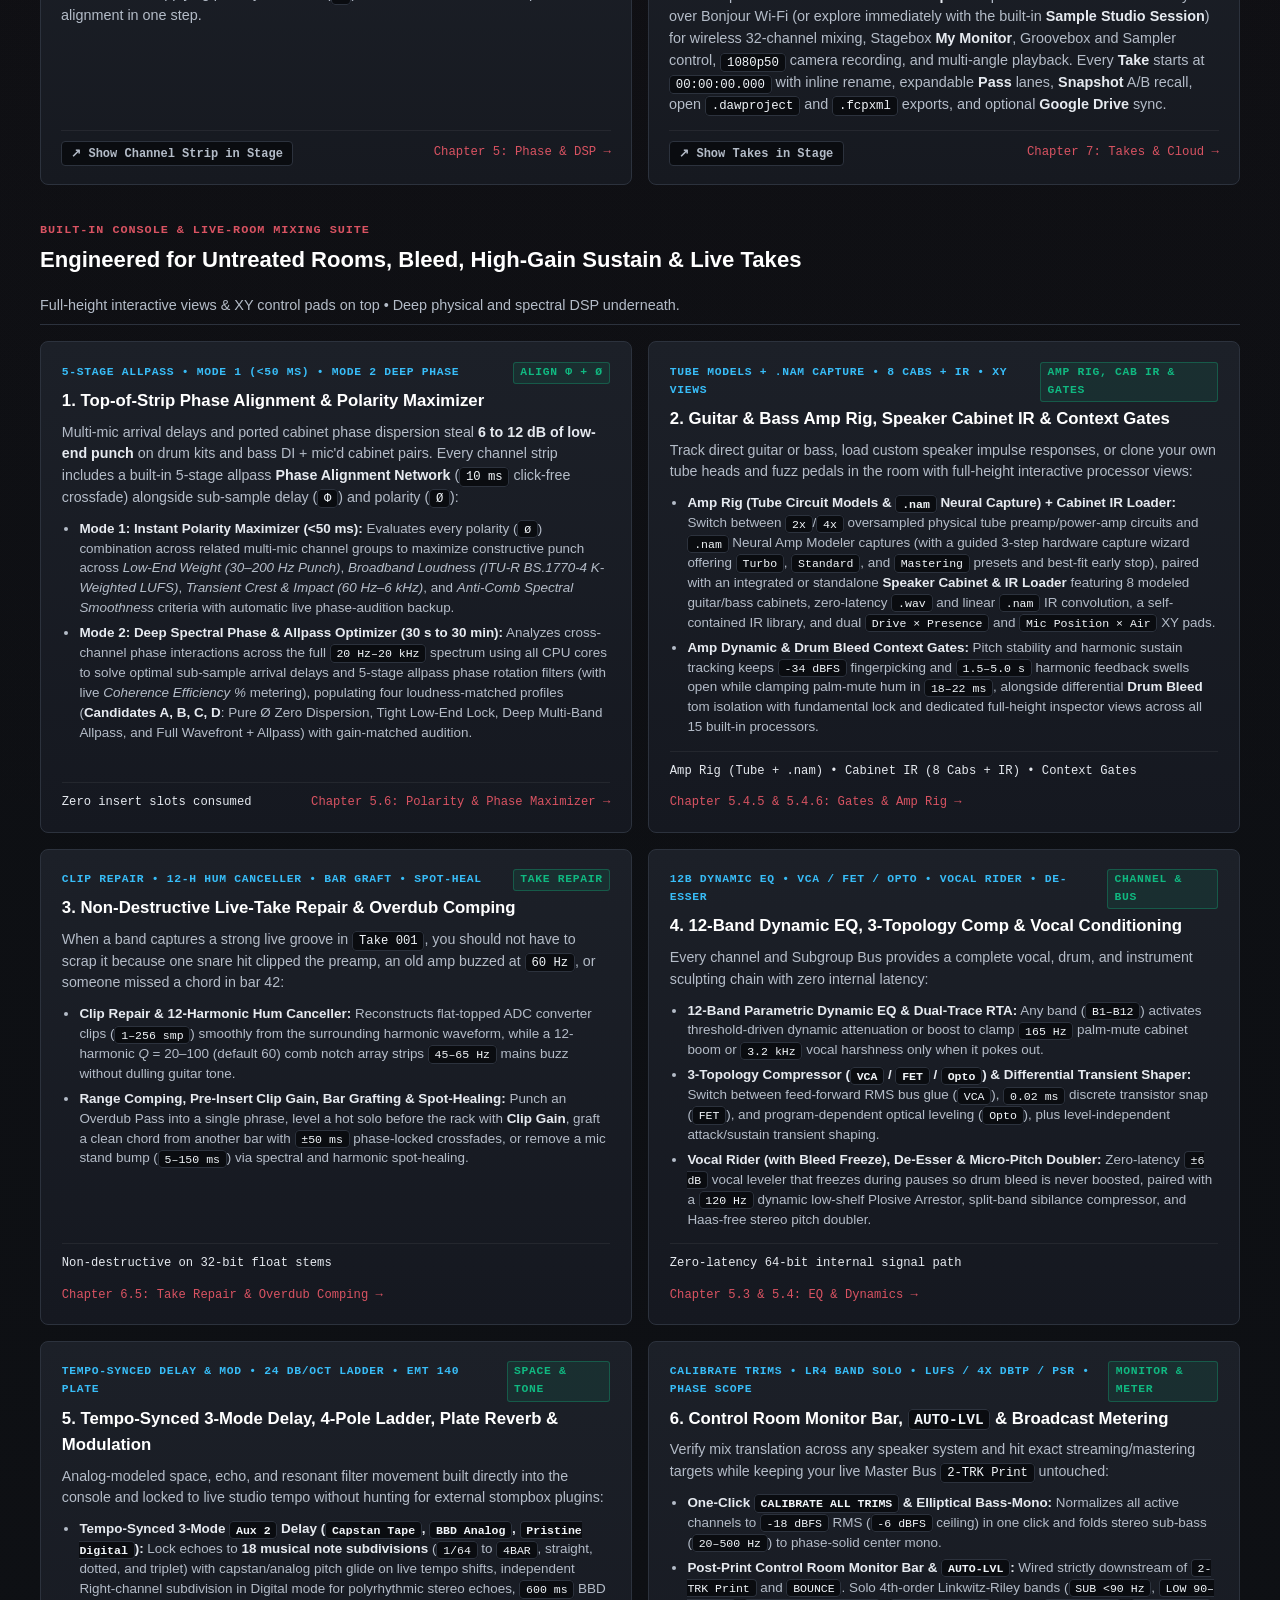
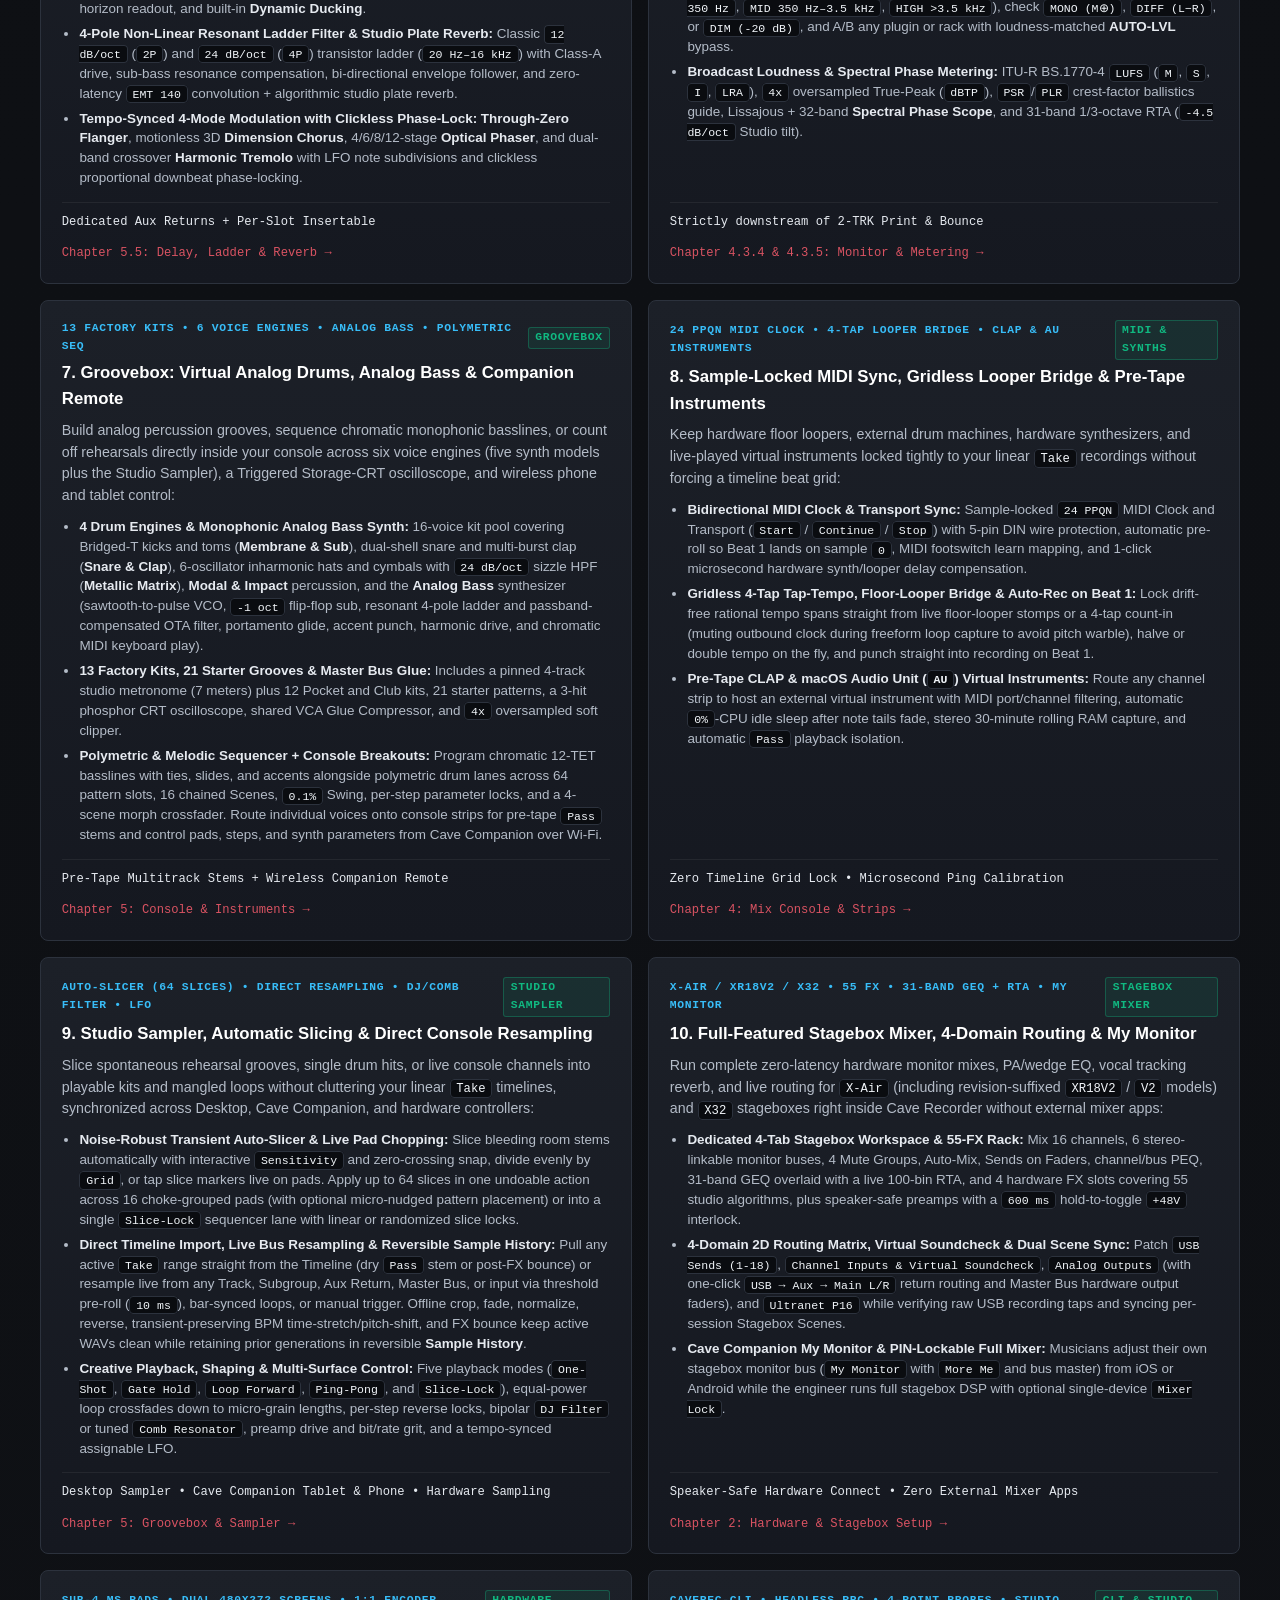
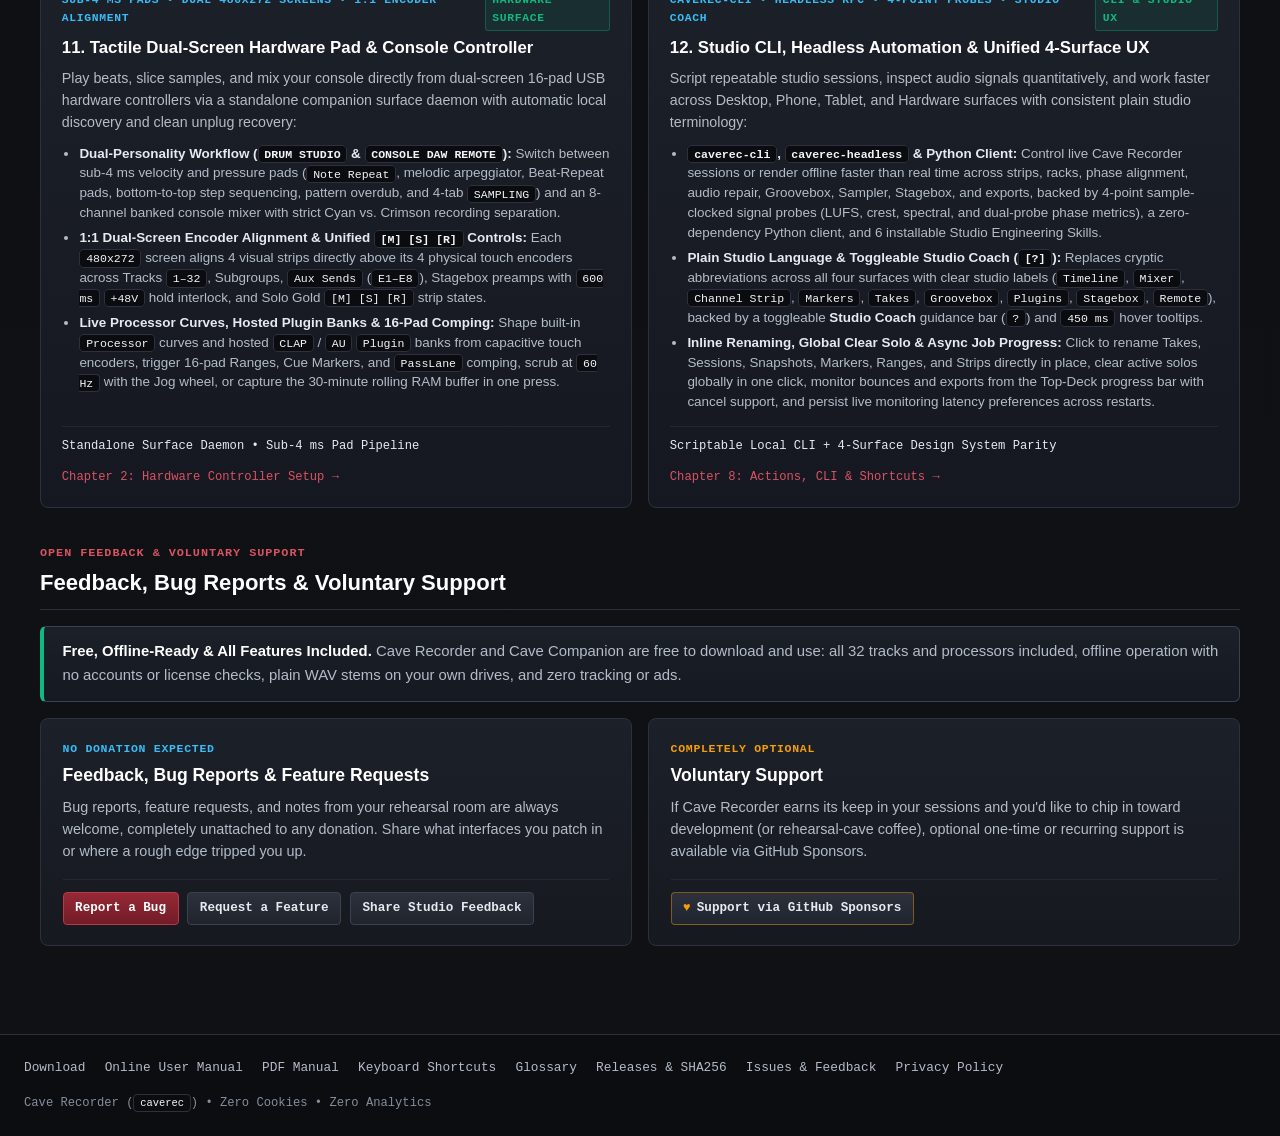
==== commit 701552f4: "docs(site): publish v0.7.0 website and User Manual" ====
--- a/index.html
+++ b/index.html
@@ -5,7 +5,7 @@
   <meta charset="UTF-8" />
   <meta name="viewport" content="width=device-width, initial-scale=1.0" />
   <title>Cave Recorder (caverec) &middot; Multitrack Studio &amp; Rehearsal Console</title>
-  <meta name="description" content="Cave Recorder (caverec) is a multitrack recorder and mixing console built for band rehearsals and live studio sessions. Independent zero-based Takes, 30-minute rolling RAM capture, Virtual Analog Drum Machine and Analog Bass Synth, sample-locked MIDI sync and pre-tape virtual instruments, automatic multi-mic phase alignment, and optional Google Drive sync." />
+  <meta name="description" content="Cave Recorder (caverec) is a multitrack recorder and mixing console built for band rehearsals and live studio sessions. Independent zero-based Takes, 30-minute rolling RAM capture, full X-Air/X32 Stagebox Mixer, Groovebox with Drum Machine, Analog Bass, and Studio Sampler, tactile hardware controller integration, caverec-cli automation, Studio Coach, automatic multi-mic phase alignment, and optional Google Drive sync." />
   <link rel="icon" type="image/png" sizes="64x64" href="assets/icons/favicon-64.png" />
   <link rel="apple-touch-icon" sizes="128x128" href="assets/icons/caverec_128.png" />
   <link rel="stylesheet" href="assets/site.css" />
@@ -21,7 +21,7 @@
     </div>
     <nav class="deck-actions" aria-label="Primary Navigation">
       <a class="deck-btn deck-btn-primary" href="#download">Download</a>
-      <a class="deck-btn" href="#manifesto">Manifesto</a>
+      <a class="deck-btn" href="#manifesto">Philosophy</a>
       <a class="deck-btn" href="#features">Studio Tour</a>
       <a class="deck-btn" href="#console-suite">Console Suite</a>
       <a class="deck-btn" href="manual/">User Manual</a>
@@ -37,14 +37,14 @@
         <div class="silk-cluster">
           <span class="rec-tally"><span class="rec-tally-dot" aria-hidden="true"></span>[● REC]</span>
           <span class="ram-tally">30-MIN RAM RING</span>
-          <span class="silk-spec">18-CH ADAT / USB</span>
+          <span class="silk-spec">32-CH ADAT / USB</span>
           <span class="silk-sep" aria-hidden="true">│</span>
           <span class="silk-spec">SUB-SAMPLE ALIGN Φ</span>
           <span class="silk-sep" aria-hidden="true">│</span>
           <span class="silk-spec">ZERO TELEMETRY</span>
         </div>
         <div class="silk-cluster">
-          <span>CH 01–18</span>
+          <span>CH 01–32</span>
           <span class="led-meter-strip" aria-hidden="true" title="Master Bus Peak Meter -3.2 dBFS">
             <span class="led-seg g"></span>
             <span class="led-seg g"></span>
@@ -71,7 +71,7 @@
           <div class="hero-visual-well">
             <img
               src="assets/icons/caverec_512.png"
-              alt="Cave Recorder (caverec) Dark Heritage Console Application Icon"
+              alt="Cave Recorder (caverec) Multitrack Studio and Rehearsal Console Application Icon"
               class="hero-app-icon"
               width="82"
               height="82"
@@ -84,30 +84,30 @@
 ║  ╚██████╗██║  ██║ ╚████╔╝ ███████╗██║  ██║███████╗╚██████╗   32-BIT FLOAT ║
 ║   ╚═════╝╚═╝  ╚═╝  ╚═══╝  ╚══════╝╚═╝  ╚═╝╚══════╝ ╚═════╝                ║
 ╠═══════════════════════════════════════════════════════════════════════════╣
-║  CH 01-18  [████████████████████░░░░░] -3.2 dBFS  │  PHASE: Δ 0.02 ms Ø   ║
+║  CH 01-32  [████████████████████░░░░░] -3.2 dBFS  │  PHASE: Δ 0.02 ms Ø   ║
 ╚═══════════════════════════════════════════════════════════════════════════╝</pre>
           </div>
 
           <div class="hero-copy">
             <div class="hero-eyebrow">
-              <span>Dark Heritage Studio Console</span>
+              <span>Multitrack Studio &amp; Rehearsal Console</span>
               <span>&middot;</span>
-              <span>macOS &bull; Windows &bull; Linux &bull; Android &amp; iOS Companion</span>
+              <span>macOS &bull; Windows &bull; Linux &bull; iOS &amp; Android Companion</span>
             </div>
             <h1 id="hero-heading">Cave Recorder (<code>caverec</code>)</h1>
             <p class="hero-lead">
-              A multitrack recorder, curated analog-inspired mixing console, virtual analog drum machine &amp; monophonic bass synth, sample-locked multi-camera video studio, and automatic phase-alignment workstation built for real bands playing together in one room. Every song or jam gets its own independent <code>00:00:00.000</code> <strong>Take</strong>, simultaneous 32-bit float stems + live stereo <strong>Print</strong>, sample-locked <strong>MIDI Clock / Floor-Looper Sync</strong> &amp; pre-tape <strong>CLAP / Audio Unit Virtual Instruments</strong>, sample-locked <code>50 FPS</code> multi-camera video with split-screen <code>.mp4</code> mixdowns, wireless <strong>Android &amp; iOS Cave Companion</strong> mixer, melodic drum &amp; bass remote, camera nodes, and multi-angle take players, native <strong>Amp Rig</strong> tube &amp; <code>.nam</code> neural amplifier capture, bleed- &amp; harmonicity-aware dynamics, non-destructive live-take mistake surgery, and unified <strong>Google Drive</strong> session, video &amp; mixdown sync.
+              A multitrack recorder and mixing console for bands, self-recording musicians, and studio engineers playing together in one room. One evening <strong>Session</strong> holds your mic patching and console mix while every song or jam saves as its own <code>00:00:00.000</code> <strong>Take</strong> with isolated 32-bit float WAV stems, a live stereo <strong>Print</strong>, and synchronized <code>50 fps</code> multi-camera video. Includes a full <strong>Stagebox Mixer</strong> for X-Air and X32 hardware, multi-mic phase alignment, a built-in channel-strip and amp suite with <code>.nam</code> support, a 6-engine <strong>Groovebox</strong> (drums, monophonic bass, and <strong>Studio Sampler</strong>), dual-screen hardware pad controller support, scriptable <code>caverec-cli</code> automation, contextual <strong>Studio Coach</strong> guidance, wireless <strong>Cave Companion</strong> room control on iOS and Android, and open DAW and video exports.
             </p>
             <p class="hero-cave-note">
-              <strong>Rehearsal-Cave Insurance:</strong> The drummer inevitably plays the best groove of the year five minutes before anyone remembers to press Record. Cave Recorder keeps a continuous <strong>30-minute rolling RAM ring</strong> ready to save the jam after the last cymbal fades.
+              <strong>30-Minute Rolling Memory Buffer:</strong> While stopped, Cave Recorder continuously buffers armed inputs in RAM, ready to save the jam that starts five minutes before anyone remembers to press Record.
             </p>
           </div>
         </div>
       </section>
 
       <!-- Obvious Above-the-Fold Download Deck (#download) -->
-      <!-- RELEASE_VERSION_MARKER: v0.6.1 -->
-      <section class="download-deck" id="download" data-release-version="v0.6.1" aria-labelledby="download-heading">
+      <!-- RELEASE_VERSION_MARKER: v0.7.0 -->
+      <section class="download-deck" id="download" data-release-version="v0.7.0" aria-labelledby="download-heading">
         <!-- Static Latest Release Banner -->
         <div class="release-update-banner" id="release-update-banner" role="region" aria-label="Latest Release Update">
           <div class="release-update-main">
@@ -115,9 +115,9 @@
               <span class="detected-dot" aria-hidden="true"></span>
               <span>LATEST RELEASE</span>
             </span>
-            <strong class="release-update-version" id="release-banner-version">v0.6.1</strong>
+            <strong class="release-update-version" id="release-banner-version">v0.7.0</strong>
             <span class="release-update-summary">
-              New in 0.6.1: <strong>5th Virtual Analog Drum Machine Voice Archetype: <code>ANALOG BASS</code> Monophonic Synthesizer</strong> (resonant 4-pole transistor ladder &amp; passband-compensated OTA filter, <code>-1 oct</code> flip-flop sub, portamento/slide, accent punch, harmonic drive, chromatic MIDI keyboard play &amp; Triggered Storage-CRT oscilloscope), <strong>Melodic <code>[2D | NOTE | VEL]</code> Groove Sequencer</strong> (desktop chromatic step grid, horizontal Tie Bridges &amp; contextual Bass Setup strip alongside polymetric drums), plus <strong>Cave Companion Mobile Melodic UI &amp; <code>ACID &amp; FUNK</code> Factory Suite</strong> (zero-scroll Android &amp; iOS bass controls, 13 factory kits in <code>[METRONOME] + [POCKET (6) | CLUB (6)]</code>, and 21 starter grooves including <code>ACID SQUELCH</code> &amp; <code>FUNK POCKET</code>).
+              New in 0.7.0: Full <strong>Stagebox Mixer</strong> for X-Air and X32 hardware (55 FX, 31-band GEQ with live RTA, 4-domain routing, and Cave Companion <strong>My Monitor</strong>), built-in <strong>Studio Sampler</strong> with automatic transient slicing and console resampling, and dual-screen hardware pad controller integration. Also adds <strong>caverec-cli</strong> and headless studio automation, unified plain-language controls with <strong>Studio Coach</strong> across all four surfaces, automatic Bonjour Wi-Fi discovery, and a bundled Sample Studio Session in Cave Companion.
             </span>
           </div>
           <div class="release-update-actions">
@@ -125,7 +125,7 @@
             <a
               class="release-update-link"
               id="release-notes-link"
-              href="https://github.com/henriknyman/caverec-site/releases/tag/v0.6.1"
+              href="https://github.com/henriknyman/caverec-site/releases/tag/v0.7.0"
             >
               Release Notes &rarr;
             </a>
@@ -135,10 +135,10 @@
         <div class="download-deck-header">
           <div class="download-deck-title-group">
             <h2 class="download-deck-title" id="download-heading">Download Cave Recorder</h2>
-            <span class="version-badge" id="release-version-badge" data-version="v0.6.1">v0.6.1</span>
+            <span class="version-badge" id="release-version-badge" data-version="v0.7.0">v0.7.0</span>
           </div>
           <div class="download-deck-meta">
-            100% Free &amp; Uncrippled &bull; Portable Archive &bull; <a href="privacy/">Privacy Policy</a>
+            Free, All Features Included &bull; Offline-Ready &bull; <a href="privacy/">Privacy Policy</a>
           </div>
         </div>
 
@@ -155,15 +155,15 @@
                 <span class="detected-pill"><span class="detected-dot" aria-hidden="true"></span>Detected for your system</span>
               </div>
               <p class="platform-subtitle">
-                macOS 13+ (M1/M2/M3/M4) &bull; CoreAudio &bull; Includes Cave Recorder.app, CLI &amp; PDF Manual
+                macOS 13+ (M1/M2/M3/M4) &bull; CoreAudio &bull; Includes Cave Recorder.app, caverec-cli, Studio Skills &amp; PDF Manual
               </p>
             </div>
             <a
               class="download-cta-btn"
               id="download-macos"
               data-download-os="macos"
-              data-release-asset="caverec-v0.6.1-macos-arm64.zip"
-              href="https://github.com/henriknyman/caverec-site/releases/download/v0.6.1/caverec-v0.6.1-macos-arm64.zip"
+              data-release-asset="caverec-v0.7.0-macos-arm64.zip"
+              href="https://github.com/henriknyman/caverec-site/releases/download/v0.7.0/caverec-v0.7.0-macos-arm64.zip"
             >
               <span>&darr; Download macOS (arm64)</span>
               <span class="download-cta-ext">.zip</span>
@@ -181,15 +181,15 @@
                 <span class="detected-pill"><span class="detected-dot" aria-hidden="true"></span>Detected for your system</span>
               </div>
               <p class="platform-subtitle">
-                Windows 10/11 (64-bit) &bull; WASAPI Exclusive/Shared &bull; Includes caverec.exe &amp; PDF Manual
+                Windows 10/11 (64-bit) &bull; WASAPI Exclusive/Shared &bull; Includes caverec.exe, caverec-cli &amp; PDF Manual
               </p>
             </div>
             <a
               class="download-cta-btn"
               id="download-windows"
               data-download-os="windows"
-              data-release-asset="caverec-v0.6.1-windows-x86_64.zip"
-              href="https://github.com/henriknyman/caverec-site/releases/download/v0.6.1/caverec-v0.6.1-windows-x86_64.zip"
+              data-release-asset="caverec-v0.7.0-windows-x86_64.zip"
+              href="https://github.com/henriknyman/caverec-site/releases/download/v0.7.0/caverec-v0.7.0-windows-x86_64.zip"
             >
               <span>&darr; Download Windows (x86_64)</span>
               <span class="download-cta-ext">.zip</span>
@@ -207,15 +207,15 @@
                 <span class="detected-pill"><span class="detected-dot" aria-hidden="true"></span>Detected for your system</span>
               </div>
               <p class="platform-subtitle">
-                Linux x86_64 (glibc 2.27+) &bull; ALSA Direct Hardware &bull; Includes caverec &amp; PDF Manual
+                Linux x86_64 (glibc 2.27+) &bull; ALSA Direct Hardware &bull; Includes caverec, caverec-cli &amp; PDF Manual
               </p>
             </div>
             <a
               class="download-cta-btn"
               id="download-linux"
               data-download-os="linux"
-              data-release-asset="caverec-v0.6.1-linux-x86_64.zip"
-              href="https://github.com/henriknyman/caverec-site/releases/download/v0.6.1/caverec-v0.6.1-linux-x86_64.zip"
+              data-release-asset="caverec-v0.7.0-linux-x86_64.zip"
+              href="https://github.com/henriknyman/caverec-site/releases/download/v0.7.0/caverec-v0.7.0-linux-x86_64.zip"
             >
               <span>&darr; Download Linux (x86_64)</span>
               <span class="download-cta-ext">.zip</span>
@@ -233,15 +233,15 @@
                 <span class="detected-pill"><span class="detected-dot" aria-hidden="true"></span>Detected for your device</span>
               </div>
               <p class="platform-subtitle">
-                Android 10+ (API 29+) &bull; 1-Tap LAN Pairing, MIXER + Transport, Melodic DRUMS Remote &amp; 50 FPS Camera Node
+                Android 10+ (API 29+) &bull; Bonjour Wi-Fi Pairing, 32-Ch Mixer, My Monitor Stagebox, Groovebox &amp; Sampler &amp; 50 fps Camera
               </p>
             </div>
             <a
               class="download-cta-btn"
               id="download-android"
               data-download-os="android"
-              data-release-asset="caverec-v0.6.1-android-arm64.apk"
-              href="https://github.com/henriknyman/caverec-site/releases/download/v0.6.1/caverec-v0.6.1-android-arm64.apk"
+              data-release-asset="caverec-v0.7.0-android-arm64.apk"
+              href="https://github.com/henriknyman/caverec-site/releases/download/v0.7.0/caverec-v0.7.0-android-arm64.apk"
             >
               <span>&darr; Download Android Companion</span>
               <span class="download-cta-ext">.apk</span>
@@ -270,8 +270,8 @@
               class="quick-bar-link"
               id="quick-download-ios-ipa"
               data-download-os="ios"
-              data-release-asset="caverec-v0.6.1-ios-arm64.ipa"
-              href="https://github.com/henriknyman/caverec-site/releases/download/v0.6.1/caverec-v0.6.1-ios-arm64.ipa"
+              data-release-asset="caverec-v0.7.0-ios-arm64.ipa"
+              href="https://github.com/henriknyman/caverec-site/releases/download/v0.7.0/caverec-v0.7.0-ios-arm64.ipa"
             >
               <span>&darr; iOS Companion (<code>.ipa</code>)</span>
             </a>
@@ -312,11 +312,11 @@
             </li>
             <li class="os-tip-item" data-os-tip="android">
               <span class="os-tip-label">Android Companion First Launch</span>
-              Open the downloaded <code>.apk</code> file on your Android device (allowing installation from your browser if prompted), then open the Top-Deck <strong>COMPANION</strong> workspace in Cave Recorder Desktop for 1-Tap LAN Approval (6-digit Match Code) or QR code pairing.
+              Open the downloaded <code>.apk</code> file on your Android device (allowing installation from your browser if prompted). Explore immediately with the built-in <strong>Sample Studio Session</strong>, or open the <strong>Remote</strong> workspace in Cave Recorder on desktop to discover and pair automatically over local Wi-Fi using a 6-digit match code or QR scan.
             </li>
             <li class="os-tip-item" data-os-tip="ios">
               <span class="os-tip-label">iOS Companion First Launch</span>
-              Install the <code>.ipa</code> bundle on your iPhone or iPad, launch <strong>Cave Companion</strong>, and connect via 1-Tap LAN Approval or QR code in the desktop <strong>COMPANION</strong> workspace to link wireless mixing, drum sequencing, <code>1080p50</code> camera capture, remote transport, and multi-angle playback.
+              Install the <code>.ipa</code> bundle on your iPhone or iPad, launch <strong>Cave Companion</strong>, and explore immediately with the built-in <strong>Sample Studio Session</strong> or connect automatically over local Bonjour Wi-Fi using a 6-digit match code or QR scan in the desktop <strong>Remote</strong> workspace for wireless mixing, Stagebox <strong>My Monitor</strong>, Groovebox and Sampler control, <code>1080p50</code> camera recording, transport, and multi-angle playback.
             </li>
           </ul>
           <div class="thank-you-links">
@@ -328,27 +328,27 @@
       </section>
     </div>
 
-    <!-- Why Cave Recorder?: The Human Musicianship Manifesto (#manifesto) -->
+    <!-- Studio Philosophy (#manifesto) -->
     <section class="studio-section" id="manifesto" aria-labelledby="manifesto-heading">
       <div class="section-header-bar">
         <div>
-          <span class="section-eyebrow">Why Cave Recorder? &middot; The Human Musicianship Manifesto</span>
-          <h2 class="section-title" id="manifesto-heading">Capturing Real Human Moments in the Age of AI &amp; Grid-Locked Pop</h2>
+          <span class="section-eyebrow">Studio Philosophy</span>
+          <h2 class="section-title" id="manifesto-heading">Built for Musicians Playing in the Same Room</h2>
         </div>
         <p class="section-subtitle">
-          Technology as an invisible studio engineer &bull; Zero beat-grid or pitch-correction bloat.
+          An extra pair of hands at the desk &bull; No beat grids, pitch correction, or AI generation.
         </p>
       </div>
 
       <div class="manifesto-lead-box">
         <p>
-          Modern music production has drifted toward sterile isolation: musicians recorded one at a time to a rigid click track, snapped to a mathematical bar/beat grid, and scrubbed of every pitch and timing micro-variation. That pipeline serves synthetic programmed pop, but it destroys the soul of music that lives in <strong>shared eye contact, collective improvisation, natural tempo push-and-pull, and loud amplifiers breathing in the same room</strong>.
+          Most studio software assumes one project file equals one pre-planned song built on a beat grid, recorded one overdub at a time with someone sitting at the computer. Recording a band live in a rehearsal room or project studio looks very different: microphones bleed into one another, tempo breathes with the room, loud amplifiers interact, and the person engineering the session is usually holding a guitar or sitting behind the drums.
         </p>
         <p>
-          Historically, capturing a full band live in one room with the punch, separation, and warmth of classic analog records required an isolated control room, a dedicated recording engineer, and two days spent moving microphone stands by millimeters to fight phase cancellation and amplifier buzz. <strong>Cave Recorder democratizes that analog-era studio quality for self-recording bands in rehearsal caves, basements, and project studios</strong> who want to plug in, play together, and capture lightning in a bottle without technical friction.
+          Cave Recorder handles the repetitive desk work quietly in the background (rolling 30-minute memory capture, input trim calibration, multi-microphone polarity and sub-sample phase alignment, bleed-safe dynamics, and instant rough-mix <strong>Prints</strong>) so you can spend the evening on mic placement and playing rather than file management.
         </p>
         <div class="manifesto-genre-bar" aria-label="Musical Genres Built for Live-Room Capture">
-          <span class="manifesto-genre-label">Built For Live-Room Energy:</span>
+          <span class="manifesto-genre-label">At Home With:</span>
           <span class="genre-pill">Stoner &amp; Doom</span>
           <span class="genre-pill">Psychedelic &amp; Space Rock</span>
           <span class="genre-pill">Krautrock</span>
@@ -362,10 +362,10 @@
       <div class="manifesto-grid-3col">
         <article class="manifesto-pillar">
           <div>
-            <span class="manifesto-pillar-tag">Pillar I &middot; Human Time</span>
-            <h3>1. Zero Beat Grids, Zero Pitch Correction</h3>
-            <p>
-              Cave Recorder intentionally omits timeline piano rolls, MIDI clip grids, elastic tempo-warping, and robotic vocal tuning. Time is measured in real physical seconds, milliseconds, and samples (<code>00:00:00.000</code>) inside independent <strong>Takes</strong> so your rhythm section's natural tempo fluctuations and live groove breathe unquantized.
+            <span class="manifesto-pillar-tag">01 &middot; Human Time</span>
+            <h3>1. Minutes &amp; Seconds, Not Beat Grids</h3>
+            <p>
+              Cave Recorder omits timeline piano rolls, MIDI clip grids, tempo-warping, and automatic pitch correction. Time runs in physical seconds, milliseconds, and samples (<code>00:00:00.000</code>) inside independent <strong>Takes</strong> so live tempo push-and-pull stays intact.
             </p>
           </div>
           <div class="suite-card-footer">
@@ -375,10 +375,10 @@
 
         <article class="manifesto-pillar">
           <div>
-            <span class="manifesto-pillar-tag">Pillar II &middot; Invisible Assistant</span>
-            <h3>2. The Invisible Studio Engineer</h3>
-            <p>
-              When all four band members are holding instruments, nobody is sitting at the desk riding faders. Cave Recorder handles rolling <strong>30-minute RAM capture</strong>, one-click <code>-18 dBFS</code> <strong>CALIBRATE ALL TRIMS</strong>, automatic <strong>Polarity &amp; Allpass Phase Maximization</strong>, and bleed-frozen <strong>Vocal Rider</strong> leveling automatically.
+            <span class="manifesto-pillar-tag">02 &middot; Shared Rooms</span>
+            <h3>2. An Extra Pair of Hands at the Desk</h3>
+            <p>
+              When everyone in the room is playing an instrument, nobody is free to ride vocal faders or check 16 preamps. Rolling <strong>30-minute RAM capture</strong>, <code>-18 dBFS</code> <strong>CALIBRATE ALL TRIMS</strong>, <strong>Polarity &amp; Allpass Phase Alignment</strong>, and bleed-frozen <strong>Vocal Rider</strong> leveling keep the signal path clean without getting in the way.
             </p>
           </div>
           <div class="suite-card-footer">
@@ -388,14 +388,14 @@
 
         <article class="manifesto-pillar">
           <div>
-            <span class="manifesto-pillar-tag">Pillar III &middot; Anti-Bloat Design</span>
-            <h3>3. Curated Console vs. 90 Confusing Plugins</h3>
-            <p>
-              Instead of overwhelming you with 90 overlapping legacy plugins and floating window mazes, Cave Recorder integrates a complete, zero-compromise <strong>Native Console &amp; Rack Suite</strong>. Every processor opens on an immediate musical sweet spot while exposing deep surgical controls underneath.
-            </p>
-          </div>
-          <div class="suite-card-footer">
-            <a href="#console-suite">Explore the Native Console Suite &darr;</a>
+            <span class="manifesto-pillar-tag">03 &middot; Self-Contained Console</span>
+            <h3>3. Built-In Console, Open File Formats</h3>
+            <p>
+              Every strip and bus includes 12-band dynamic EQ, VCA/FET/Opto compression, amp modeling with <code>.nam</code> capture, and LUFS metering with musical starting points and full parameter access. Sessions run offline without subscriptions or license checks, open cleanly years later, host external Audio Unit or CLAP plugins when wanted, and store plain 32-bit float WAV stems on disk.
+            </p>
+          </div>
+          <div class="suite-card-footer">
+            <a href="#console-suite">Explore the Console Suite &darr;</a>
           </div>
         </article>
       </div>
@@ -425,11 +425,11 @@
             aria-controls="tour-stage-panel"
             tabindex="0"
             data-tour-img="manual/assets/images/mix-console.png"
-            data-tour-alt="Cave Recorder Mix Console view with 18 input strips, Upper Inspector Wells, Subgroup Buses, Aux Returns, and Master Bus"
-            data-tour-caption="MIX CONSOLE (CMD+1 / CTRL+1): 8-slot processor rack, 12-band EQ + Dual-Trace RTA, VCA Compressor, Subgroup Buses, and Master Bus 2-TRK Print."
+            data-tour-alt="Cave Recorder Mixer view with input strips, Upper Inspector Wells, Subgroup Buses, Aux Returns, and pinned Master Bus"
+            data-tour-caption="MIXER (CMD+2 / CTRL+2): 8-slot processor rack, 12-band EQ + Dual-Trace RTA, VCA Compressor, Subgroup Buses, Studio Coach guidance, and Master Bus 2-TRK Print."
             data-tour-link="manual/04-mix-console-and-channel-strips.html"
           >
-            1. MIX CONSOLE
+            1. MIXER
           </button>
           <button
             type="button"
@@ -440,11 +440,11 @@
             aria-controls="tour-stage-panel"
             tabindex="-1"
             data-tour-img="manual/assets/images/waveform-timeline-expanded.png"
-            data-tour-alt="Cave Recorder Waveform Timeline view showing independent Take 001 timeline and expanded Pass Lanes (PASS 01 and OD 02)"
-            data-tour-caption="WAVEFORM TIMELINE (CMD+2 / CTRL+2): Independent t=0 Take timeline with expandable Pass Lanes (PASS 01 Base Pass, OD 02 Overdub Pass) and markers."
+            data-tour-alt="Cave Recorder Timeline view showing independent Take 001 timeline and expanded Pass Lanes (PASS 01 and OD 02)"
+            data-tour-caption="TIMELINE (CMD+1 / CTRL+1): Independent t=0 Take timeline with expandable Pass Lanes (PASS 01 Base Pass, OD 02 Overdub Pass), direct Range-to-Sampler import, and markers."
             data-tour-link="manual/06-waveform-timeline-and-markers.html"
           >
-            2. WAVEFORM TIMELINE &amp; PASS LANES
+            2. TIMELINE &amp; PASS LANES
           </button>
           <button
             type="button"
@@ -455,11 +455,11 @@
             aria-controls="tour-stage-panel"
             tabindex="-1"
             data-tour-img="manual/assets/images/channel-inspector-track.png"
-            data-tour-alt="Cave Recorder Channel Inspector view showing Dual-Trace RTA, 12-band Parametric EQ, VCA Compressor transfer curve, and Phase Align controls"
-            data-tour-caption="CHANNEL INSPECTOR (CMD+3 / CTRL+3): Full-screen 12-band Parametric EQ with Dual-Trace RTA, VCA Compressor transfer curve, and ALIGN Φ."
+            data-tour-alt="Cave Recorder Channel Strip view showing Dual-Trace RTA, 12-band Parametric EQ, VCA Compressor transfer curve, and Phase Align controls"
+            data-tour-caption="CHANNEL STRIP (CMD+3 / CTRL+3): Full-screen 12-band Parametric EQ with Dual-Trace RTA, VCA Compressor transfer curve, plain-English Add Processor picker, and ALIGN Φ."
             data-tour-link="manual/05-processors-phase-and-plugins.html"
           >
-            3. CHANNEL INSPECTOR &amp; ALIGN Φ
+            3. CHANNEL STRIP &amp; ALIGN Φ
           </button>
           <button
             type="button"
@@ -470,11 +470,11 @@
             aria-controls="tour-stage-panel"
             tabindex="-1"
             data-tour-img="manual/assets/images/session-reel.png"
-            data-tour-alt="Cave Recorder Session Reel showing Takes Catalog, one-click FLAC and MP3 Print conversion, Snapshots & Live Mix A/B comparison, and Google Drive sync controls"
-            data-tour-caption="SESSION REEL (CMD+4 / CTRL+4): Takes Catalog, one-click 24-bit FLAC & 320 kbps MP3 Print conversion, Snapshots with Live Mix A/B recall, and Google Drive sync."
+            data-tour-alt="Cave Recorder Takes view showing Takes Catalog, inline rename, one-click FLAC and MP3 Print conversion, Snapshots & Live Mix A/B comparison, and Google Drive sync controls"
+            data-tour-caption="TAKES (CMD+5 / CTRL+5): Takes Catalog with inline rename and archive actions, one-click 24-bit FLAC & 320 kbps MP3 Print conversion, Snapshots with Live Mix A/B recall, and Google Drive sync."
             data-tour-link="manual/07-session-reel-snapshots-and-cloud.html"
           >
-            4. SESSION REEL &amp; SNAPSHOTS
+            4. TAKES &amp; SNAPSHOTS
           </button>
         </div>
 
@@ -482,13 +482,13 @@
           <img
             id="tour-stage-img"
             src="manual/assets/images/mix-console.png"
-            alt="Cave Recorder Mix Console view with 18 input strips, Upper Inspector Wells, Subgroup Buses, Aux Returns, and Master Bus"
+            alt="Cave Recorder Mixer view with input strips, Upper Inspector Wells, Subgroup Buses, Aux Returns, and pinned Master Bus"
             width="1680"
             height="960"
           />
           <figcaption class="tour-stage-caption">
             <span id="tour-stage-text">
-              MIX CONSOLE (CMD+1 / CTRL+1): 8-slot processor rack, 12-band EQ + Dual-Trace RTA, VCA Compressor, Subgroup Buses, and Master Bus 2-TRK Print.
+              MIXER (CMD+2 / CTRL+2): 8-slot processor rack, 12-band EQ + Dual-Trace RTA, VCA Compressor, Subgroup Buses, Studio Coach guidance, and Master Bus 2-TRK Print.
             </span>
             <a id="tour-stage-link" href="manual/04-mix-console-and-channel-strips.html">Explore in User Manual &rarr;</a>
           </figcaption>
@@ -497,36 +497,36 @@
 
       <!-- 2x2 Feature Grid (Aligned 1..4 with the Studio Stage Tabs above) -->
       <div class="feature-grid-2x2">
-        <!-- Feature 1 (Matches Tab 1: Mix Console) -->
+        <!-- Feature 1 (Matches Tab 1: Mixer) -->
         <article class="feature-card is-active-tour" data-feature-card="0">
           <div>
             <div class="feature-card-eyebrow">
-              <span>DYNAMIC 32-TRK / 16-SUB / 8-AUX &bull; 8-SLOT RACK &bull; PRE-TAPE [INST]</span>
+              <span>32 TRACKS &bull; 16 SUBGROUPS &bull; 8 AUX RETURNS &bull; STAGEBOX MIXER</span>
               <span>REAL-TIME DSP</span>
             </div>
-            <h3>1. Dynamic Mix Console, 8-Slot Rack &amp; Pre-Tape Virtual Instruments</h3>
-            <p>
-              Scale your console on the fly from a 2-channel acoustic duo up to 32 mono or stereo-linked tracks, 16 stereo <strong>Subgroup Buses</strong>, and 8 stereo <strong>Aux Returns</strong>. Host the built-in <strong>Virtual Analog Drum Machine &amp; <code>ANALOG BASS</code> Synth</strong> or external <code>.clap</code> and macOS Audio Unit (<code>AU</code>) virtual instruments directly in Strip Zone 2 (<code>[INST]</code> &amp; <code>[GUI]</code>) printed straight to 32-bit float <strong>Pass</strong> stems, alongside a reorderable 8-slot processor rack (12-band dynamic EQ + Dual-Trace RTA, VCA/FET/Opto compressor, analog tape saturation, Guitar &amp; Bass <strong>Amp Rig</strong>, standalone &amp; integrated <strong>Speaker Cabinet &amp; IR Loader</strong>, and format-agnostic external <strong>PLUGIN</strong> slots with Ghost Slot recovery), <strong>Master Bus</strong> brickwall limiter, and automatic <strong>PDC</strong>.
+            <h3>1. Dynamic Mixer, Stagebox Workspace &amp; 6-Engine Groovebox</h3>
+            <p>
+              Scale from a 2-channel acoustic duo up to 32 mono or stereo-linked tracks, 16 stereo <strong>Subgroup Buses</strong>, and 8 stereo <strong>Aux Returns</strong>, plus a full <strong>Stagebox</strong> mixer for X-Air and X32 hardware. Load the 6-engine <strong>Groovebox</strong> (drums, <strong>Analog Bass</strong>, and <strong>Studio Sampler</strong>) or external <code>.clap</code> and Audio Unit instruments straight to 32-bit float <strong>Pass</strong> stems, with <strong>Studio Coach</strong> contextual help and plain-English controls across all four surfaces.
             </p>
           </div>
           <div class="feature-card-footer">
             <button type="button" class="stage-preview-btn" data-select-tour="0">
-              &#x2197; Show Mix Console in Stage
+              &#x2197; Show Mixer in Stage
             </button>
             <a href="manual/04-mix-console-and-channel-strips.html">Chapter 4: Mix Console &rarr;</a>
           </div>
         </article>
 
-        <!-- Feature 2 (Matches Tab 2: Waveform Timeline, Retroactive Capture & Multi-Cam Video) -->
+        <!-- Feature 2 (Matches Tab 2: Timeline, Retroactive Capture & Multi-Cam Video) -->
         <article class="feature-card" data-feature-card="1">
           <div>
             <div class="feature-card-eyebrow">
-              <span>STEREO 30-MIN RAM &bull; 50 FPS MULTI-CAM VIDEO &bull; SPLIT-SCREEN .MP4</span>
+              <span>30-MIN MEMORY BUFFER &bull; 50 FPS VIDEO &bull; SPLIT-SCREEN .MP4</span>
               <span>CH 01–32 + CAM</span>
             </div>
-            <h3>2. Stereo 30-Minute Retroactive RAM, 50 FPS Video &amp; Split-Screen Prints</h3>
-            <p>
-              A continuous <strong>stereo 30-minute rolling RAM ring</strong> buffers armed hardware inputs, stereo virtual instruments, and live drum machine jams while stopped so you can save a great performance <em>after</em> it happens. Every <strong>Take</strong> simultaneously records 32-bit float multitrack stems, a live stereo Master Bus <strong>Print</strong>, and sample-locked <code>50 FPS</code>/<code>25 FPS</code> multi-camera video (<code>.mp4</code>) with unarmed camera hardware power-off, live <code>CAM ARMED</code> privacy status, 3-second optical/audio flash calibration, and split-screen video mixdowns (Single Angle, 2-Camera Split, 3-Camera Band, and 4-Camera 2&times;2 Grid).
+            <h3>2. 30-Minute Rolling Memory Buffer, 50 fps Video &amp; Split-Screen Prints</h3>
+            <p>
+              A continuous <strong>30-minute rolling memory buffer</strong> captures armed hardware inputs, virtual instruments, and Groovebox jams while stopped so you can save a performance <em>after</em> it happens. Every <strong>Take</strong> records 32-bit float multitrack stems, a live stereo <strong>Print</strong>, and synchronized <code>50 fps</code> or <code>25 fps</code> multi-camera video with flash calibration and 2-, 3-, or 4-camera split-screen mixdowns.
             </p>
           </div>
           <div class="feature-card-footer">
@@ -537,7 +537,7 @@
           </div>
         </article>
 
-        <!-- Feature 3 (Matches Tab 3: Channel Inspector & Phase Alignment) -->
+        <!-- Feature 3 (Matches Tab 3: Channel Strip & Phase Alignment) -->
         <article class="feature-card" data-feature-card="2">
           <div>
             <div class="feature-card-eyebrow">
@@ -551,39 +551,39 @@
           </div>
           <div class="feature-card-footer">
             <button type="button" class="stage-preview-btn" data-select-tour="2">
-              &#x2197; Show Inspector in Stage
+              &#x2197; Show Channel Strip in Stage
             </button>
             <a href="manual/05-processors-phase-and-plugins.html">Chapter 5: Phase &amp; DSP &rarr;</a>
           </div>
         </article>
 
-        <!-- Feature 4 (Matches Tab 4: Session Reel, Mobile Companion, Pass Comping & Cloud Sync) -->
+        <!-- Feature 4 (Matches Tab 4: Takes, Cave Companion Remote, Pass Comping & Cloud Sync) -->
         <article class="feature-card" data-feature-card="3">
           <div>
             <div class="feature-card-eyebrow">
-              <span>[COMPANION] 1-TAP LAN &bull; MIXER + TRANSPORT &bull; DRUMS &amp; CAM &bull; GOOGLE DRIVE</span>
-              <span>SESSION REEL</span>
-            </div>
-            <h3>4. Session Reel, Cave Companion Mobile Suite, Multicam Export &amp; Cloud Sync</h3>
-            <p>
-              Connect multiple <strong>Android (<code>.apk</code>) &amp; iOS (<code>.ipa</code>) Cave Companion</strong> tablets and phones from the dedicated Top-Deck <strong>[COMPANION]</strong> workspace via automatic studio LAN discovery with <strong>1-Tap LAN Approval</strong> (6-digit Match Code) or Side-by-Side QR auto-zoom for wireless <strong>MIXER</strong> control (32-channel faders, pinned <code>RTZ</code>/<code>PLAY</code>/<code>STOP</code>/<code>REC</code> studio transport strip, Sends-on-Faders cue mixes, and OSC stagebox preamps), zero-scroll <strong>DRUMS</strong> melodic bass, step/pad &amp; synth control, wireless <code>1080p50</code> camera nodes, and multi-angle take players. Every <strong>Take</strong> starts at <code>00:00:00.000</code> with expandable <strong>Pass</strong> lanes (<code>Rec001</code> Base Pass, <code>Rec002-OD</code> Overdub Pass), <strong>Live Mix</strong> A/B <strong>Snapshot</strong> recall, one-click <strong>EXPORT TAKE</strong> interchange (<code>.rpp</code>, <code>.als</code>, Session XML, <code>.dawproject</code>, <code>.fcpxml</code> synchronized multicam timelines, and BWF/iXML/MIDI/IR bundles), and <strong>Resumable Google Drive Sync</strong>.
+              <span>BONJOUR WI-FI &bull; MY MONITOR &bull; SAMPLE SESSION &bull; GOOGLE DRIVE</span>
+              <span>TAKES &amp; REMOTE</span>
+            </div>
+            <h3>4. Takes Catalog, Cave Companion Remote, Multicam Export &amp; Cloud Sync</h3>
+            <p>
+              Pair multiple <strong>iOS and Android Cave Companion</strong> phones or tablets automatically over Bonjour Wi-Fi (or explore immediately with the built-in <strong>Sample Studio Session</strong>) for wireless 32-channel mixing, Stagebox <strong>My Monitor</strong>, Groovebox and Sampler control, <code>1080p50</code> camera recording, and multi-angle playback. Every <strong>Take</strong> starts at <code>00:00:00.000</code> with inline rename, expandable <strong>Pass</strong> lanes, <strong>Snapshot</strong> A/B recall, open <code>.dawproject</code> and <code>.fcpxml</code> exports, and optional <strong>Google Drive</strong> sync.
             </p>
           </div>
           <div class="feature-card-footer">
             <button type="button" class="stage-preview-btn" data-select-tour="3">
-              &#x2197; Show Session Reel in Stage
+              &#x2197; Show Takes in Stage
             </button>
-            <a href="manual/07-session-reel-snapshots-and-cloud.html">Chapter 7: Session Reel &rarr;</a>
+            <a href="manual/07-session-reel-snapshots-and-cloud.html">Chapter 7: Takes &amp; Cloud &rarr;</a>
           </div>
         </article>
       </div>
     </section>
 
-    <!-- Curated Native Console & Live-Room Mixing Suite (#console-suite) -->
+    <!-- Built-In Console & Live-Room Mixing Suite (#console-suite) -->
     <section class="studio-section" id="console-suite" aria-labelledby="suite-heading">
       <div class="section-header-bar">
         <div>
-          <span class="section-eyebrow">Curated Native Console &amp; Live-Room Mixing Suite</span>
+          <span class="section-eyebrow">Built-In Console &amp; Live-Room Mixing Suite</span>
           <h2 class="section-title" id="suite-heading">Engineered for Untreated Rooms, Bleed, High-Gain Sustain &amp; Live Takes</h2>
         </div>
         <p class="section-subtitle">
@@ -605,7 +605,7 @@
             </p>
             <ul class="suite-spec-list">
               <li><strong>Mode 1: Instant Polarity Maximizer (&lt;50 ms):</strong> Evaluates every polarity (<code>Ø</code>) combination across related multi-mic channel groups to maximize constructive punch across <em>Low-End Weight (30&ndash;200 Hz Punch)</em>, <em>Broadband Loudness (ITU-R BS.1770-4 K-Weighted LUFS)</em>, <em>Transient Crest &amp; Impact (60 Hz&ndash;6 kHz)</em>, and <em>Anti-Comb Spectral Smoothness</em> criteria with automatic live phase-audition backup.</li>
-              <li><strong>Mode 2: Deep Spectral Phase &amp; Allpass Optimizer (30 s .. 30 min):</strong> Analyzes cross-channel phase interactions across the full <code>20 Hz&ndash;20 kHz</code> spectrum using all CPU cores to solve optimal sub-sample arrival delays and 5-stage allpass phase rotation filters (with live <em>Coherence Efficiency %</em> metering), populating four loudness-matched profiles (<strong>Candidates A, B, C, D</strong>: <code>A: Pure &Oslash; Zero Dispersion</code>, <code>B: Tight Low-End Lock</code>, <code>C: Deep Multi-Band Allpass</code>, <code>D: Full Wavefront + Allpass</code>) with <code>[GAIN-MATCH AUDITION]</code>.</li>
+              <li><strong>Mode 2: Deep Spectral Phase &amp; Allpass Optimizer (30 s to 30 min):</strong> Analyzes cross-channel phase interactions across the full <code>20 Hz&ndash;20 kHz</code> spectrum using all CPU cores to solve optimal sub-sample arrival delays and 5-stage allpass phase rotation filters (with live <em>Coherence Efficiency %</em> metering), populating four loudness-matched profiles (<strong>Candidates A, B, C, D</strong>: Pure &Oslash; Zero Dispersion, Tight Low-End Lock, Deep Multi-Band Allpass, and Full Wavefront + Allpass) with gain-matched audition.</li>
             </ul>
           </div>
           <div class="suite-card-footer">
@@ -618,43 +618,43 @@
         <article class="suite-card">
           <div>
             <div class="suite-card-eyebrow">
-              <span>[CIR] TUBE + [NAM] NEURAL &bull; 8 CABS + IR &bull; XY VIEWS</span>
+              <span>TUBE MODELS + .NAM CAPTURE &bull; 8 CABS + IR &bull; XY VIEWS</span>
               <span class="suite-card-badge">AMP RIG, CAB IR &amp; GATES</span>
             </div>
             <h3>2. Guitar &amp; Bass Amp Rig, Speaker Cabinet IR &amp; Context Gates</h3>
             <p>
-              Track direct guitar/bass, load custom speaker impulse responses, or clone your own tube heads and fuzz pedals in the room with full-height interactive processor views:
+              Track direct guitar or bass, load custom speaker impulse responses, or clone your own tube heads and fuzz pedals in the room with full-height interactive processor views:
             </p>
             <ul class="suite-spec-list">
-              <li><strong>Amp Rig (<code>[CIR]</code> Tube &amp; <code>[NAM]</code> Neural Capture) + Standalone &amp; Integrated Cabinet IR:</strong> Switch between <code>2x</code>/<code>4x</code> oversampled physical tube preamp/power-amp circuits and <code>.nam</code> Neural Amp Modeler captures (with a guided 3-step <strong>Hardware Amp &amp; Pedal Capture Wizard (<code>CAP</code>)</strong> featuring <code>Turbo</code>, <code>Standard</code>, and <code>Mastering</code> training presets with automatic best-fit convergence, <code>[STOP &amp; KEEP BEST]</code>, and <code>HEAD ON/BYP</code> toggle), paired with an integrated or standalone reorderable <strong>Speaker Cabinet &amp; IR Loader</strong> featuring 8 modeled guitar/bass cabinets, zero-latency <code>.wav</code> &amp; linear <code>.nam</code> IR convolution, a 3-tier self-contained IR library, and dual <code>Drive &times; Presence</code> and <code>Mic Position &times; Air</code> XY pads.</li>
-              <li><strong>Amp Dynamic &amp; Drum Bleed Context Gates + Interactive Inspector Views:</strong> Pitch stability and harmonic sustain tracking keeps <code>-34 dBFS</code> fingerpicking (<em>Whisper Clean Lock</em>) and <code>1.5&ndash;5.0 s</code> harmonic feedback swells (<em>Feedback Bloom Lock</em>) open while clamping palm-mute hum in <code>18&ndash;22 ms</code>, alongside differential <strong>Drum Bleed</strong> tom isolation with <strong>[LRN]</strong> fundamental lock and dedicated full-height <code>Channel Inspector</code> graphical views across all 15 built-in processors.</li>
+              <li><strong>Amp Rig (Tube Circuit Models &amp; <code>.nam</code> Neural Capture) + Cabinet IR Loader:</strong> Switch between <code>2x</code>/<code>4x</code> oversampled physical tube preamp/power-amp circuits and <code>.nam</code> Neural Amp Modeler captures (with a guided 3-step hardware capture wizard offering <code>Turbo</code>, <code>Standard</code>, and <code>Mastering</code> presets and best-fit early stop), paired with an integrated or standalone <strong>Speaker Cabinet &amp; IR Loader</strong> featuring 8 modeled guitar/bass cabinets, zero-latency <code>.wav</code> and linear <code>.nam</code> IR convolution, a self-contained IR library, and dual <code>Drive &times; Presence</code> and <code>Mic Position &times; Air</code> XY pads.</li>
+              <li><strong>Amp Dynamic &amp; Drum Bleed Context Gates:</strong> Pitch stability and harmonic sustain tracking keeps <code>-34 dBFS</code> fingerpicking and <code>1.5&ndash;5.0 s</code> harmonic feedback swells open while clamping palm-mute hum in <code>18&ndash;22 ms</code>, alongside differential <strong>Drum Bleed</strong> tom isolation with fundamental lock and dedicated full-height inspector views across all 15 built-in processors.</li>
             </ul>
           </div>
           <div class="suite-card-footer">
-            <span>Amp Rig ([CIR] + [NAM]) &bull; Cabinet IR (8 Cabs + IR) &bull; Context Gates</span>
+            <span>Amp Rig (Tube + .nam) &bull; Cabinet IR (8 Cabs + IR) &bull; Context Gates</span>
             <a href="manual/05-processors-phase-and-plugins.html#5-4-6-guitar-bass-amp-rig-cir-tube-circuit-models-head-on-byp-nam-neural-amp-capture">Chapter 5.4.5 &amp; 5.4.6: Gates &amp; Amp Rig &rarr;</a>
           </div>
         </article>
 
-        <!-- Module 3: Non-Destructive Live-Take Salvage & Mistake Surgery -->
+        <!-- Module 3: Non-Destructive Live-Take Repair & Overdub Comping -->
         <article class="suite-card">
           <div>
             <div class="suite-card-eyebrow">
               <span>CLIP REPAIR &bull; 12-H HUM CANCELLER &bull; BAR GRAFT &bull; SPOT-HEAL</span>
-              <span class="suite-card-badge">TAKE SALVAGE</span>
-            </div>
-            <h3>3. Non-Destructive Live-Take Salvage &amp; Mistake Surgery</h3>
-            <p>
-              When a band captures an unrepeatable live groove in <code>Take 001</code>, you should never have to scrap it because one snare hit clipped the preamp ADC, an old amp buzzed at <code>60 Hz</code>, or someone flubbed a chord in bar 42:
+              <span class="suite-card-badge">TAKE REPAIR</span>
+            </div>
+            <h3>3. Non-Destructive Live-Take Repair &amp; Overdub Comping</h3>
+            <p>
+              When a band captures a strong live groove in <code>Take 001</code>, you should not have to scrap it because one snare hit clipped the preamp, an old amp buzzed at <code>60 Hz</code>, or someone missed a chord in bar 42:
             </p>
             <ul class="suite-spec-list">
-              <li><strong><code>[REPAIR CLIPPING]</code> &amp; 12-Harmonic Hum Canceller:</strong> Reconstructs flat-topped ADC converter clips (<code>1&ndash;256 smp</code>) smoothly from the surrounding harmonic waveform, while a 12-harmonic <em>Q</em> = 20&ndash;100 (default 60) comb notch array strips <code>45&ndash;65 Hz</code> mains buzz without dulling guitar tone.</li>
-              <li><strong>Range Comping, Pre-Insert Clip Gain, <code>[PATCH FROM SOURCE...]</code> &amp; <code>[SMOOTH OVER ARTIFACT]</code>:</strong> Punch an Overdub Pass into a single phrase (<code>[USE OD 02 IN RANGE]</code>), level a hot solo before the rack with <strong>Clip Gain</strong>, graft a clean chord from another bar with <code>&plusmn;50 ms</code> phase-locked crossfades, or erase a mic stand bump (<code>5&ndash;150 ms</code>) via spectral and harmonic spot-healing.</li>
+              <li><strong>Clip Repair &amp; 12-Harmonic Hum Canceller:</strong> Reconstructs flat-topped ADC converter clips (<code>1&ndash;256 smp</code>) smoothly from the surrounding harmonic waveform, while a 12-harmonic <em>Q</em> = 20&ndash;100 (default 60) comb notch array strips <code>45&ndash;65 Hz</code> mains buzz without dulling guitar tone.</li>
+              <li><strong>Range Comping, Pre-Insert Clip Gain, Bar Grafting &amp; Spot-Healing:</strong> Punch an Overdub Pass into a single phrase, level a hot solo before the rack with <strong>Clip Gain</strong>, graft a clean chord from another bar with <code>&plusmn;50 ms</code> phase-locked crossfades, or remove a mic stand bump (<code>5&ndash;150 ms</code>) via spectral and harmonic spot-healing.</li>
             </ul>
           </div>
           <div class="suite-card-footer">
-            <span>100% non-destructive on 32-bit float stems</span>
-            <a href="manual/06-waveform-timeline-and-markers.html#6-5-non-destructive-live-take-salvage-timeline-mistake-surgery">Chapter 6.5: Mistake Surgery &rarr;</a>
+            <span>Non-destructive on 32-bit float stems</span>
+            <a href="manual/06-waveform-timeline-and-markers.html#6-5-non-destructive-live-take-salvage-timeline-mistake-surgery">Chapter 6.5: Take Repair &amp; Overdub Comping &rarr;</a>
           </div>
         </article>
 
@@ -671,7 +671,7 @@
             </p>
             <ul class="suite-spec-list">
               <li><strong>12-Band Parametric Dynamic EQ &amp; Dual-Trace RTA:</strong> Any band (<code>B1&ndash;B12</code>) activates threshold-driven dynamic attenuation or boost to clamp <code>165 Hz</code> palm-mute cabinet boom or <code>3.2 kHz</code> vocal harshness only when it pokes out.</li>
-              <li><strong>3-Topology Compressor (<code>VCA</code> / <code>FET</code> / <code>Opto</code>) &amp; Differential Transient Shaper:</strong> Switch between feed-forward RMS bus glue (<code>VCA</code>), ultra-fast <code>0.02 ms</code> discrete transistor snap (<code>FET</code>), and program-dependent optical leveling (<code>Opto</code>), plus level-independent attack/sustain transient shaping.</li>
+              <li><strong>3-Topology Compressor (<code>VCA</code> / <code>FET</code> / <code>Opto</code>) &amp; Differential Transient Shaper:</strong> Switch between feed-forward RMS bus glue (<code>VCA</code>), <code>0.02 ms</code> discrete transistor snap (<code>FET</code>), and program-dependent optical leveling (<code>Opto</code>), plus level-independent attack/sustain transient shaping.</li>
               <li><strong>Vocal Rider (with Bleed Freeze), De-Esser &amp; Micro-Pitch Doubler:</strong> Zero-latency <code>&plusmn;6 dB</code> vocal leveler that freezes during pauses so drum bleed is never boosted, paired with a <code>120 Hz</code> dynamic low-shelf Plosive Arrestor, split-band sibilance compressor, and Haas-free stereo pitch doubler.</li>
             </ul>
           </div>
@@ -685,17 +685,17 @@
         <article class="suite-card">
           <div>
             <div class="suite-card-eyebrow">
-              <span>TEMPO-SYNCED DELAY &amp; MOD [SYNC] [LCK] &bull; 24 dB/OCT LADDER &bull; EMT 140 PLATE</span>
+              <span>TEMPO-SYNCED DELAY &amp; MOD &bull; 24 dB/OCT LADDER &bull; EMT 140 PLATE</span>
               <span class="suite-card-badge">SPACE &amp; TONE</span>
             </div>
             <h3>5. Tempo-Synced 3-Mode Delay, 4-Pole Ladder, Plate Reverb &amp; Modulation</h3>
             <p>
-              Authentic analog-modeled space, echo, and resonant filter movement built directly into the console and locked to live studio tempo without hunting for external stompbox plugins:
+              Analog-modeled space, echo, and resonant filter movement built directly into the console and locked to live studio tempo without hunting for external stompbox plugins:
             </p>
             <ul class="suite-spec-list">
-              <li><strong>Tempo-Synced 3-Mode <code>Aux 2</code> Delay (<code>Capstan Tape</code>, <code>BBD Analog</code>, <code>Pristine Digital</code>):</strong> Lock echoes to <strong>18 musical note subdivisions</strong> (<code>1/64</code> to <code>4BAR</code>, straight, dotted, and triplet) with smooth capstan/analog pitch glide on live tempo shifts, independent Right-channel subdivision (<code>R.DV</code>) in Digital mode for polyrhythmic stereo echoes, <code>600 ms</code> BBD horizon readout, and built-in <strong>Dynamic Ducking</strong>.</li>
-              <li><strong>4-Pole Non-Linear Resonant Ladder Filter &amp; Studio Plate Reverb:</strong> Classic <code>12 dB/oct</code> (<code>2P</code>) and <code>24 dB/oct</code> (<code>4P</code>) transistor ladder (<code>20 Hz&ndash;16 kHz</code>) with Class-A drive, sub-bass resonance compensation (<code>Bass Comp</code>), bi-directional envelope follower, and zero-latency <code>EMT 140</code> convolution + algorithmic studio plate reverb.</li>
-              <li><strong>Tempo-Synced 4-Mode Modulation with Clickless Phase-Lock (<code>[LCK]</code>):</strong> <strong>Through-Zero Flanger</strong>, motionless 3D <strong>Dimension Chorus</strong>, 4/6/8/12-stage <strong>Optical Phaser</strong>, and dual-band crossover <strong>Harmonic Tremolo</strong> with <code>[SYNC]</code> LFO note subdivisions and clickless proportional downbeat phase-locking.</li>
+              <li><strong>Tempo-Synced 3-Mode <code>Aux 2</code> Delay (<code>Capstan Tape</code>, <code>BBD Analog</code>, <code>Pristine Digital</code>):</strong> Lock echoes to <strong>18 musical note subdivisions</strong> (<code>1/64</code> to <code>4BAR</code>, straight, dotted, and triplet) with capstan/analog pitch glide on live tempo shifts, independent Right-channel subdivision in Digital mode for polyrhythmic stereo echoes, <code>600 ms</code> BBD horizon readout, and built-in <strong>Dynamic Ducking</strong>.</li>
+              <li><strong>4-Pole Non-Linear Resonant Ladder Filter &amp; Studio Plate Reverb:</strong> Classic <code>12 dB/oct</code> (<code>2P</code>) and <code>24 dB/oct</code> (<code>4P</code>) transistor ladder (<code>20 Hz&ndash;16 kHz</code>) with Class-A drive, sub-bass resonance compensation, bi-directional envelope follower, and zero-latency <code>EMT 140</code> convolution + algorithmic studio plate reverb.</li>
+              <li><strong>Tempo-Synced 4-Mode Modulation with Clickless Phase-Lock:</strong> <strong>Through-Zero Flanger</strong>, motionless 3D <strong>Dimension Chorus</strong>, 4/6/8/12-stage <strong>Optical Phaser</strong>, and dual-band crossover <strong>Harmonic Tremolo</strong> with LFO note subdivisions and clickless proportional downbeat phase-locking.</li>
             </ul>
           </div>
           <div class="suite-card-footer">
@@ -713,7 +713,7 @@
             </div>
             <h3>6. Control Room Monitor Bar, <code>AUTO-LVL</code> &amp; Broadcast Metering</h3>
             <p>
-              Verify mix translation across any speaker system and hit exact streaming/mastering targets while keeping your live Master Bus <code>2-TRK Print</code> 100% untouched:
+              Verify mix translation across any speaker system and hit exact streaming/mastering targets while keeping your live Master Bus <code>2-TRK Print</code> untouched:
             </p>
             <ul class="suite-spec-list">
               <li><strong>One-Click <code>CALIBRATE ALL TRIMS</code> &amp; Elliptical Bass-Mono:</strong> Normalizes all active channels to <code>-18 dBFS</code> RMS (<code>-6 dBFS</code> ceiling) in one click and folds stereo sub-bass (<code>20&ndash;500 Hz</code>) to phase-solid center mono.</li>
@@ -727,21 +727,21 @@
           </div>
         </article>
 
-        <!-- Module 7: Virtual Analog Drum Machine, ANALOG BASS Synth, Melodic Sequencer & Companion DRUMS Remote -->
+        <!-- Module 7: Groovebox: Virtual Analog Drums, Analog Bass Synth & Companion Remote -->
         <article class="suite-card">
           <div>
             <div class="suite-card-eyebrow">
-              <span>13 KITS: METRONOME + [POCKET | CLUB] &bull; ANALOG BASS &bull; [2D | NOTE | VEL] SEQ</span>
-              <span class="suite-card-badge">DRUMS &amp; BASS</span>
-            </div>
-            <h3>7. Virtual Analog Drum Machine, <code>ANALOG BASS</code> Synth &amp; <code>DRUMS</code> Remote</h3>
-            <p>
-              Build punchy analog percussion grooves, sequence chromatic monophonic basslines, or count off rehearsals directly inside your console with five physical synthesis engines, a logarithmic Triggered Storage-CRT oscilloscope, and zero-scroll wireless tablet and phone control:
+              <span>13 FACTORY KITS &bull; 6 VOICE ENGINES &bull; ANALOG BASS &bull; POLYMETRIC SEQ</span>
+              <span class="suite-card-badge">GROOVEBOX</span>
+            </div>
+            <h3>7. Groovebox: Virtual Analog Drums, Analog Bass &amp; Companion Remote</h3>
+            <p>
+              Build analog percussion grooves, sequence chromatic monophonic basslines, or count off rehearsals directly inside your console across six voice engines (five synth models plus the Studio Sampler), a Triggered Storage-CRT oscilloscope, and wireless phone and tablet control:
             </p>
             <ul class="suite-spec-list">
-              <li><strong>5 Voice Archetypes (4 Drum Engines + <code>ANALOG BASS</code>), 13-Kit <code>[METRONOME] + [POCKET (6) | CLUB (6)]</code> Suite &amp; Storage-CRT Scope:</strong> 16-voice kit pool spanning <strong>Membrane &amp; Sub</strong> (Bridged-T kicks and toms), <strong>Snare &amp; Clap</strong> (dual-shell resonator + 1&ndash;5 pulse burst clap), <strong>Metallic Matrix</strong> (6-oscillator inharmonic hats, cymbals, and cowbells with <code>24 dB/oct</code> sizzle HPF), <strong>Modal &amp; Impact</strong> percussion, and the 5th <strong><code>ANALOG BASS</code></strong> monophonic synthesizer (sawtooth-to-pulse VCO, <code>-1 oct</code> flip-flop sub + dual-oscillator beat, resonant 4-pole transistor ladder / passband-compensated OTA filter, portamento/slide, accent punch, harmonic drive, chromatic MIDI keyboard input, and contextual Bass Setup strip). Includes a pinned 4-track woody studio <code>METRONOME</code> (7 meters) plus 12 genre kits and 14 grooves across <code>POCKET</code> (<code>STUDIO ANALOG</code>, <code>DESERT ROCK</code>, <code>SOUL POCKET</code>, <code>BOOM BAP</code>, <code>MOTORIK DRY</code>, <code>MODAL METALLURGY</code> with <code>FUNK POCKET</code>) and <code>CLUB</code> (<code>TECHNO PUNCH</code>, <code>DEEP SUB ELECTRO</code>, <code>BREAKS 174</code>, <code>HALFTIME SUB</code>, <code>PSY MATRIX</code>, and <code>ACID &amp; FUNK</code> with <code>ACID SQUELCH</code>), a 3-hit phosphor CRT scope, shared VCA Glue Compressor, and <code>4x</code> oversampled soft clipper.</li>
-              <li><strong>Melodic <code>[2D | NOTE | VEL]</code> &amp; Polymetric Step Sequencer + Performance Deck:</strong> Sequence chromatic 12-TET bass notes, horizontal Tie Bridges, pitch slides, and accents alongside polymetric drum lanes using axis-locked <code>[2D | NOTE | VEL]</code> drag modes (<code>2D</code> vertical pitch with <code>Shift</code> octave jumps and horizontal Tie chains, <code>NOTE</code> pitch-only, <code>VEL</code> velocity), 64 pattern slots, 16 chained Scenes with phase-locked jumping, <code>0.1%</code> Swing, per-step Parameter Locks (<code>P-Locks</code>), Triggerless Locks, Flam/Sub-Retrig ratchets, <code>[STASH KIT]</code> / <code>[RELOAD KIT]</code>, <code>[CTRL ALL]</code>, 4-scene <code>MORPH</code> crossfader, coupled <code>STOP</code>/<code>RTZ</code> transport, and Slip-Mode Beat-Repeat.</li>
-              <li><strong>Individual Voice Console Breakouts &amp; Zero-Scroll Wireless <code>DRUMS</code> Melodic Remote:</strong> Break individual drum and <code>ANALOG BASS</code> voices out onto console strips for EQ, compression, and sidechain, record pre-tape into <code>Pass</code> stems and 30-minute rolling RAM capture, and control melodic bass notes, ties, Bass Setup, <code>SEQ + SYNTH</code>, <code>16 PADS</code>, and <code>ARRANGER</code> fullscreen (<code>[IMMERSV]</code>) with exact-fit zero-scroll viewport banking on Android and iOS over studio Wi-Fi.</li>
+              <li><strong>4 Drum Engines &amp; Monophonic Analog Bass Synth:</strong> 16-voice kit pool covering Bridged-T kicks and toms (<strong>Membrane &amp; Sub</strong>), dual-shell snare and multi-burst clap (<strong>Snare &amp; Clap</strong>), 6-oscillator inharmonic hats and cymbals with <code>24 dB/oct</code> sizzle HPF (<strong>Metallic Matrix</strong>), <strong>Modal &amp; Impact</strong> percussion, and the <strong>Analog Bass</strong> synthesizer (sawtooth-to-pulse VCO, <code>-1 oct</code> flip-flop sub, resonant 4-pole ladder and passband-compensated OTA filter, portamento glide, accent punch, harmonic drive, and chromatic MIDI keyboard play).</li>
+              <li><strong>13 Factory Kits, 21 Starter Grooves &amp; Master Bus Glue:</strong> Includes a pinned 4-track studio metronome (7 meters) plus 12 Pocket and Club kits, 21 starter patterns, a 3-hit phosphor CRT oscilloscope, shared VCA Glue Compressor, and <code>4x</code> oversampled soft clipper.</li>
+              <li><strong>Polymetric &amp; Melodic Sequencer + Console Breakouts:</strong> Program chromatic 12-TET basslines with ties, slides, and accents alongside polymetric drum lanes across 64 pattern slots, 16 chained Scenes, <code>0.1%</code> Swing, per-step parameter locks, and a 4-scene morph crossfader. Route individual voices onto console strips for pre-tape <code>Pass</code> stems and control pads, steps, and synth parameters from Cave Companion over Wi-Fi.</li>
             </ul>
           </div>
           <div class="suite-card-footer">
@@ -754,22 +754,114 @@
         <article class="suite-card">
           <div>
             <div class="suite-card-eyebrow">
-              <span>24 PPQN MIDI CLOCK &bull; 4-TAP LOOPER BRIDGE &bull; CLAP &amp; AU [INST] &bull; AUTO-REC</span>
-              <span class="suite-card-badge">MIDI &amp; [INST]</span>
+              <span>24 PPQN MIDI CLOCK &bull; 4-TAP LOOPER BRIDGE &bull; CLAP &amp; AU INSTRUMENTS</span>
+              <span class="suite-card-badge">MIDI &amp; SYNTHS</span>
             </div>
             <h3>8. Sample-Locked MIDI Sync, Gridless Looper Bridge &amp; Pre-Tape Instruments</h3>
             <p>
               Keep hardware floor loopers, external drum machines, hardware synthesizers, and live-played virtual instruments locked tightly to your linear <code>Take</code> recordings without forcing a timeline beat grid:
             </p>
             <ul class="suite-spec-list">
-              <li><strong>Bidirectional MIDI Clock &amp; Transport Sync (<code>[MIDI SYNC]</code>):</strong> Sample-locked <code>24 PPQN</code> MIDI Clock and Transport (<code>Start</code> / <code>Continue</code> / <code>Stop</code>) with 5-pin DIN wire protection, automatic pre-roll so Beat 1 lands cleanly on sample <code>0</code>, <code>[MIDI LEARN]</code> footswitch mapping, and 1-click microsecond hardware synth/looper delay compensation.</li>
-              <li><strong>Gridless 4-Tap Tap-Tempo, Floor-Looper Bridge &amp; <code>AUTO-REC ON BEAT 1</code>:</strong> Lock drift-free rational tempo spans straight from live floor-looper stomps or a 4-tap count-in (muting outbound clock during freeform loop capture to avoid pitch warble), scale tempo cleanly with <code>[0.5x]</code> / <code>[2.0x]</code>, and punch straight into recording on Beat 1.</li>
-              <li><strong>Pre-Tape CLAP &amp; macOS Audio Unit (<code>AU</code>) Virtual Instruments:</strong> Route any strip to <code>[INSTRUMENT]</code> for direct Zone-2 <code>[INST]</code> / <code>[GUI]</code> control, MIDI port/channel filtering, automatic <code>0%</code>-CPU idle sleep after note tails fade, stereo 30-minute rolling RAM capture, and automatic <code>Pass</code> playback isolation.</li>
+              <li><strong>Bidirectional MIDI Clock &amp; Transport Sync:</strong> Sample-locked <code>24 PPQN</code> MIDI Clock and Transport (<code>Start</code> / <code>Continue</code> / <code>Stop</code>) with 5-pin DIN wire protection, automatic pre-roll so Beat 1 lands on sample <code>0</code>, MIDI footswitch learn mapping, and 1-click microsecond hardware synth/looper delay compensation.</li>
+              <li><strong>Gridless 4-Tap Tap-Tempo, Floor-Looper Bridge &amp; Auto-Rec on Beat 1:</strong> Lock drift-free rational tempo spans straight from live floor-looper stomps or a 4-tap count-in (muting outbound clock during freeform loop capture to avoid pitch warble), halve or double tempo on the fly, and punch straight into recording on Beat 1.</li>
+              <li><strong>Pre-Tape CLAP &amp; macOS Audio Unit (<code>AU</code>) Virtual Instruments:</strong> Route any channel strip to host an external virtual instrument with MIDI port/channel filtering, automatic <code>0%</code>-CPU idle sleep after note tails fade, stereo 30-minute rolling RAM capture, and automatic <code>Pass</code> playback isolation.</li>
             </ul>
           </div>
           <div class="suite-card-footer">
             <span>Zero Timeline Grid Lock &bull; Microsecond Ping Calibration</span>
             <a href="manual/04-mix-console-and-channel-strips.html">Chapter 4: Mix Console &amp; Strips &rarr;</a>
+          </div>
+        </article>
+
+        <!-- Module 9: Studio Sampler, Automatic Transient Slicing & Direct Console Resampling -->
+        <article class="suite-card">
+          <div>
+            <div class="suite-card-eyebrow">
+              <span>AUTO-SLICER (64 SLICES) &bull; DIRECT RESAMPLING &bull; DJ/COMB FILTER &bull; LFO</span>
+              <span class="suite-card-badge">STUDIO SAMPLER</span>
+            </div>
+            <h3>9. Studio Sampler, Automatic Slicing &amp; Direct Console Resampling</h3>
+            <p>
+              Slice spontaneous rehearsal grooves, single drum hits, or live console channels into playable kits and mangled loops without cluttering your linear <code>Take</code> timelines, synchronized across Desktop, Cave Companion, and hardware controllers:
+            </p>
+            <ul class="suite-spec-list">
+              <li><strong>Noise-Robust Transient Auto-Slicer &amp; Live Pad Chopping:</strong> Slice bleeding room stems automatically with interactive <code>Sensitivity</code> and zero-crossing snap, divide evenly by <code>Grid</code>, or tap slice markers live on pads. Apply up to 64 slices in one undoable action across 16 choke-grouped pads (with optional micro-nudged pattern placement) or into a single <code>Slice-Lock</code> sequencer lane with linear or randomized slice locks.</li>
+              <li><strong>Direct Timeline Import, Live Bus Resampling &amp; Reversible Sample History:</strong> Pull any active <code>Take</code> range straight from the Timeline (dry <code>Pass</code> stem or post-FX bounce) or resample live from any Track, Subgroup, Aux Return, Master Bus, or input via threshold pre-roll (<code>10 ms</code>), bar-synced loops, or manual trigger. Offline crop, fade, normalize, reverse, transient-preserving BPM time-stretch/pitch-shift, and FX bounce keep active WAVs clean while retaining prior generations in reversible <strong>Sample History</strong>.</li>
+              <li><strong>Creative Playback, Shaping &amp; Multi-Surface Control:</strong> Five playback modes (<code>One-Shot</code>, <code>Gate Hold</code>, <code>Loop Forward</code>, <code>Ping-Pong</code>, and <code>Slice-Lock</code>), equal-power loop crossfades down to micro-grain lengths, per-step reverse locks, bipolar <code>DJ Filter</code> or tuned <code>Comb Resonator</code>, preamp drive and bit/rate grit, and a tempo-synced assignable LFO.</li>
+            </ul>
+          </div>
+          <div class="suite-card-footer">
+            <span>Desktop Sampler &bull; Cave Companion Tablet &amp; Phone &bull; Hardware Sampling</span>
+            <a href="manual/05-processors-phase-and-plugins.html">Chapter 5: Groovebox &amp; Sampler &rarr;</a>
+          </div>
+        </article>
+
+        <!-- Module 10: Full-Featured Stagebox Mixer, 4-Domain Routing & Companion My Monitor -->
+        <article class="suite-card">
+          <div>
+            <div class="suite-card-eyebrow">
+              <span>X-AIR / XR18V2 / X32 &bull; 55 FX &bull; 31-BAND GEQ + RTA &bull; MY MONITOR</span>
+              <span class="suite-card-badge">STAGEBOX MIXER</span>
+            </div>
+            <h3>10. Full-Featured Stagebox Mixer, 4-Domain Routing &amp; My Monitor</h3>
+            <p>
+              Run complete zero-latency hardware monitor mixes, PA/wedge EQ, vocal tracking reverb, and live routing for <code>X-Air</code> (including revision-suffixed <code>XR18V2</code> / <code>V2</code> models) and <code>X32</code> stageboxes right inside Cave Recorder without external mixer apps:
+            </p>
+            <ul class="suite-spec-list">
+              <li><strong>Dedicated 4-Tab Stagebox Workspace &amp; 55-FX Rack:</strong> Mix 16 channels, 6 stereo-linkable monitor buses, 4 Mute Groups, Auto-Mix, Sends on Faders, channel/bus PEQ, 31-band GEQ overlaid with a live 100-bin RTA, and 4 hardware FX slots covering 55 studio algorithms, plus speaker-safe preamps with a <code>600 ms</code> hold-to-toggle <code>+48V</code> interlock.</li>
+              <li><strong>4-Domain 2D Routing Matrix, Virtual Soundcheck &amp; Dual Scene Sync:</strong> Patch <code>USB Sends (1-18)</code>, <code>Channel Inputs &amp; Virtual Soundcheck</code>, <code>Analog Outputs</code> (with one-click <code>USB &rarr; Aux &rarr; Main L/R</code> return routing and Master Bus hardware output faders), and <code>Ultranet P16</code> while verifying raw USB recording taps and syncing per-session Stagebox Scenes.</li>
+              <li><strong>Cave Companion My Monitor &amp; PIN-Lockable Full Mixer:</strong> Musicians adjust their own stagebox monitor bus (<code>My Monitor</code> with <code>More Me</code> and bus master) from iOS or Android while the engineer runs full stagebox DSP with optional single-device <code>Mixer Lock</code>.</li>
+            </ul>
+          </div>
+          <div class="suite-card-footer">
+            <span>Speaker-Safe Hardware Connect &bull; Zero External Mixer Apps</span>
+            <a href="manual/02-hardware-setup-and-first-session.html">Chapter 2: Hardware &amp; Stagebox Setup &rarr;</a>
+          </div>
+        </article>
+
+        <!-- Module 11: Tactile Dual-Screen Hardware Pad & Console Controller -->
+        <article class="suite-card">
+          <div>
+            <div class="suite-card-eyebrow">
+              <span>SUB-4 MS PADS &bull; DUAL 480x272 SCREENS &bull; 1:1 ENCODER ALIGNMENT</span>
+              <span class="suite-card-badge">HARDWARE SURFACE</span>
+            </div>
+            <h3>11. Tactile Dual-Screen Hardware Pad &amp; Console Controller</h3>
+            <p>
+              Play beats, slice samples, and mix your console directly from dual-screen 16-pad USB hardware controllers via a standalone companion surface daemon with automatic local discovery and clean unplug recovery:
+            </p>
+            <ul class="suite-spec-list">
+              <li><strong>Dual-Personality Workflow (<code>DRUM STUDIO</code> &amp; <code>CONSOLE DAW REMOTE</code>):</strong> Switch between sub-4 ms velocity and pressure pads (<code>Note Repeat</code>, melodic arpeggiator, Beat-Repeat pads, bottom-to-top step sequencing, pattern overdub, and 4-tab <code>SAMPLING</code>) and an 8-channel banked console mixer with strict Cyan vs. Crimson recording separation.</li>
+              <li><strong>1:1 Dual-Screen Encoder Alignment &amp; Unified <code>[M] [S] [R]</code> Controls:</strong> Each <code>480x272</code> screen aligns 4 visual strips directly above its 4 physical touch encoders across Tracks <code>1&ndash;32</code>, Subgroups, <code>Aux Sends</code> (<code>E1&ndash;E8</code>), Stagebox preamps with <code>600 ms</code> <code>+48V</code> hold interlock, and Solo Gold <code>[M] [S] [R]</code> strip states.</li>
+              <li><strong>Live Processor Curves, Hosted Plugin Banks &amp; 16-Pad Comping:</strong> Shape built-in <code>Processor</code> curves and hosted <code>CLAP</code> / <code>AU</code> <code>Plugin</code> banks from capacitive touch encoders, trigger 16-pad Ranges, Cue Markers, and <code>PassLane</code> comping, scrub at <code>60 Hz</code> with the Jog wheel, or capture the 30-minute rolling RAM buffer in one press.</li>
+            </ul>
+          </div>
+          <div class="suite-card-footer">
+            <span>Standalone Surface Daemon &bull; Sub-4 ms Pad Pipeline</span>
+            <a href="manual/02-hardware-setup-and-first-session.html">Chapter 2: Hardware Controller Setup &rarr;</a>
+          </div>
+        </article>
+
+        <!-- Module 12: caverec-cli, Headless Studio Automation & Studio Coach UX -->
+        <article class="suite-card">
+          <div>
+            <div class="suite-card-eyebrow">
+              <span>CAVEREC-CLI &bull; HEADLESS RPC &bull; 4-POINT PROBES &bull; STUDIO COACH</span>
+              <span class="suite-card-badge">CLI &amp; STUDIO UX</span>
+            </div>
+            <h3>12. Studio CLI, Headless Automation &amp; Unified 4-Surface UX</h3>
+            <p>
+              Script repeatable studio sessions, inspect audio signals quantitatively, and work faster across Desktop, Phone, Tablet, and Hardware surfaces with consistent plain studio terminology:
+            </p>
+            <ul class="suite-spec-list">
+              <li><strong><code>caverec-cli</code>, <code>caverec-headless</code> &amp; Python Client:</strong> Control live Cave Recorder sessions or render offline faster than real time across strips, racks, phase alignment, audio repair, Groovebox, Sampler, Stagebox, and exports, backed by 4-point sample-clocked signal probes (LUFS, crest, spectral, and dual-probe phase metrics), a zero-dependency Python client, and 6 installable Studio Engineering Skills.</li>
+              <li><strong>Plain Studio Language &amp; Toggleable Studio Coach (<code>[?]</code>):</strong> Replaces cryptic abbreviations across all four surfaces with clear studio labels (<code>Timeline</code>, <code>Mixer</code>, <code>Channel Strip</code>, <code>Markers</code>, <code>Takes</code>, <code>Groovebox</code>, <code>Plugins</code>, <code>Stagebox</code>, <code>Remote</code>), backed by a toggleable <strong>Studio Coach</strong> guidance bar (<code>?</code>) and <code>450 ms</code> hover tooltips.</li>
+              <li><strong>Inline Renaming, Global Clear Solo &amp; Async Job Progress:</strong> Click to rename Takes, Sessions, Snapshots, Markers, Ranges, and Strips directly in place, clear active solos globally in one click, monitor bounces and exports from the Top-Deck progress bar with cancel support, and persist live monitoring latency preferences across restarts.</li>
+            </ul>
+          </div>
+          <div class="suite-card-footer">
+            <span>Scriptable Local CLI + 4-Surface Design System Parity</span>
+            <a href="manual/08-action-and-shortcut-reference.html">Chapter 8: Actions, CLI &amp; Shortcuts &rarr;</a>
           </div>
         </article>
       </div>
@@ -786,7 +878,7 @@
 
       <div class="free-uncrippled-banner">
         <p>
-          <strong>100% Free &amp; Uncrippled.</strong> Cave Recorder is free to download and use in full: no trial timers, no locked tracks, no feature paywalls, no telemetry, and no nag screens inside the app.
+          <strong>Free, Offline-Ready &amp; All Features Included.</strong> Cave Recorder and Cave Companion are free to download and use: all 32 tracks and processors included, offline operation with no accounts or license checks, plain WAV stems on your own drives, and zero tracking or ads.
         </p>
       </div>
 
@@ -879,6 +971,14 @@
 
         if (ua.indexOf("android") !== -1 || platform.indexOf("android") !== -1) {
           return "android";
+        }
+        if (
+          ua.indexOf("iphone") !== -1 ||
+          ua.indexOf("ipad") !== -1 ||
+          ua.indexOf("ipod") !== -1 ||
+          (platform.indexOf("mac") !== -1 && (navigator.maxTouchPoints || 0) > 1)
+        ) {
+          return "ios";
         }
         if (platform.indexOf("mac") !== -1 || ua.indexOf("macintosh") !== -1 || ua.indexOf("mac os") !== -1) {
           return "macos";
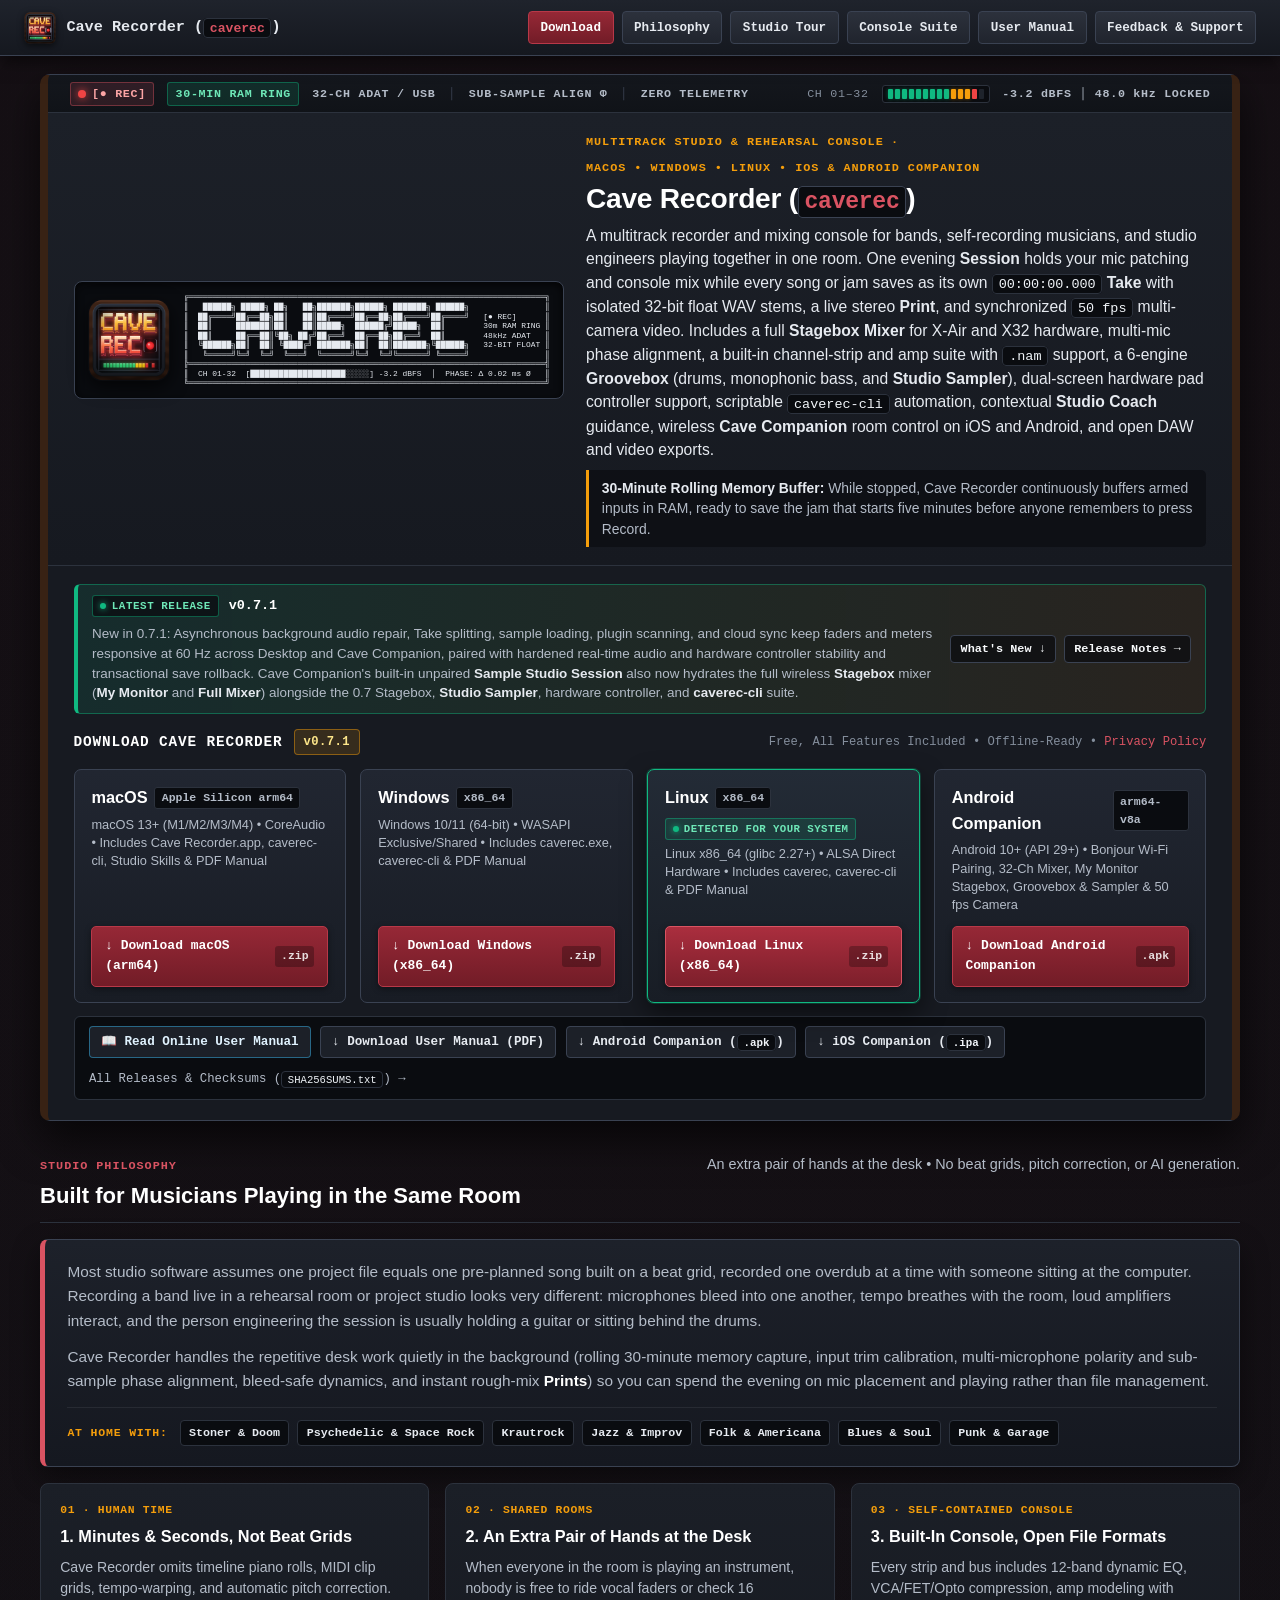
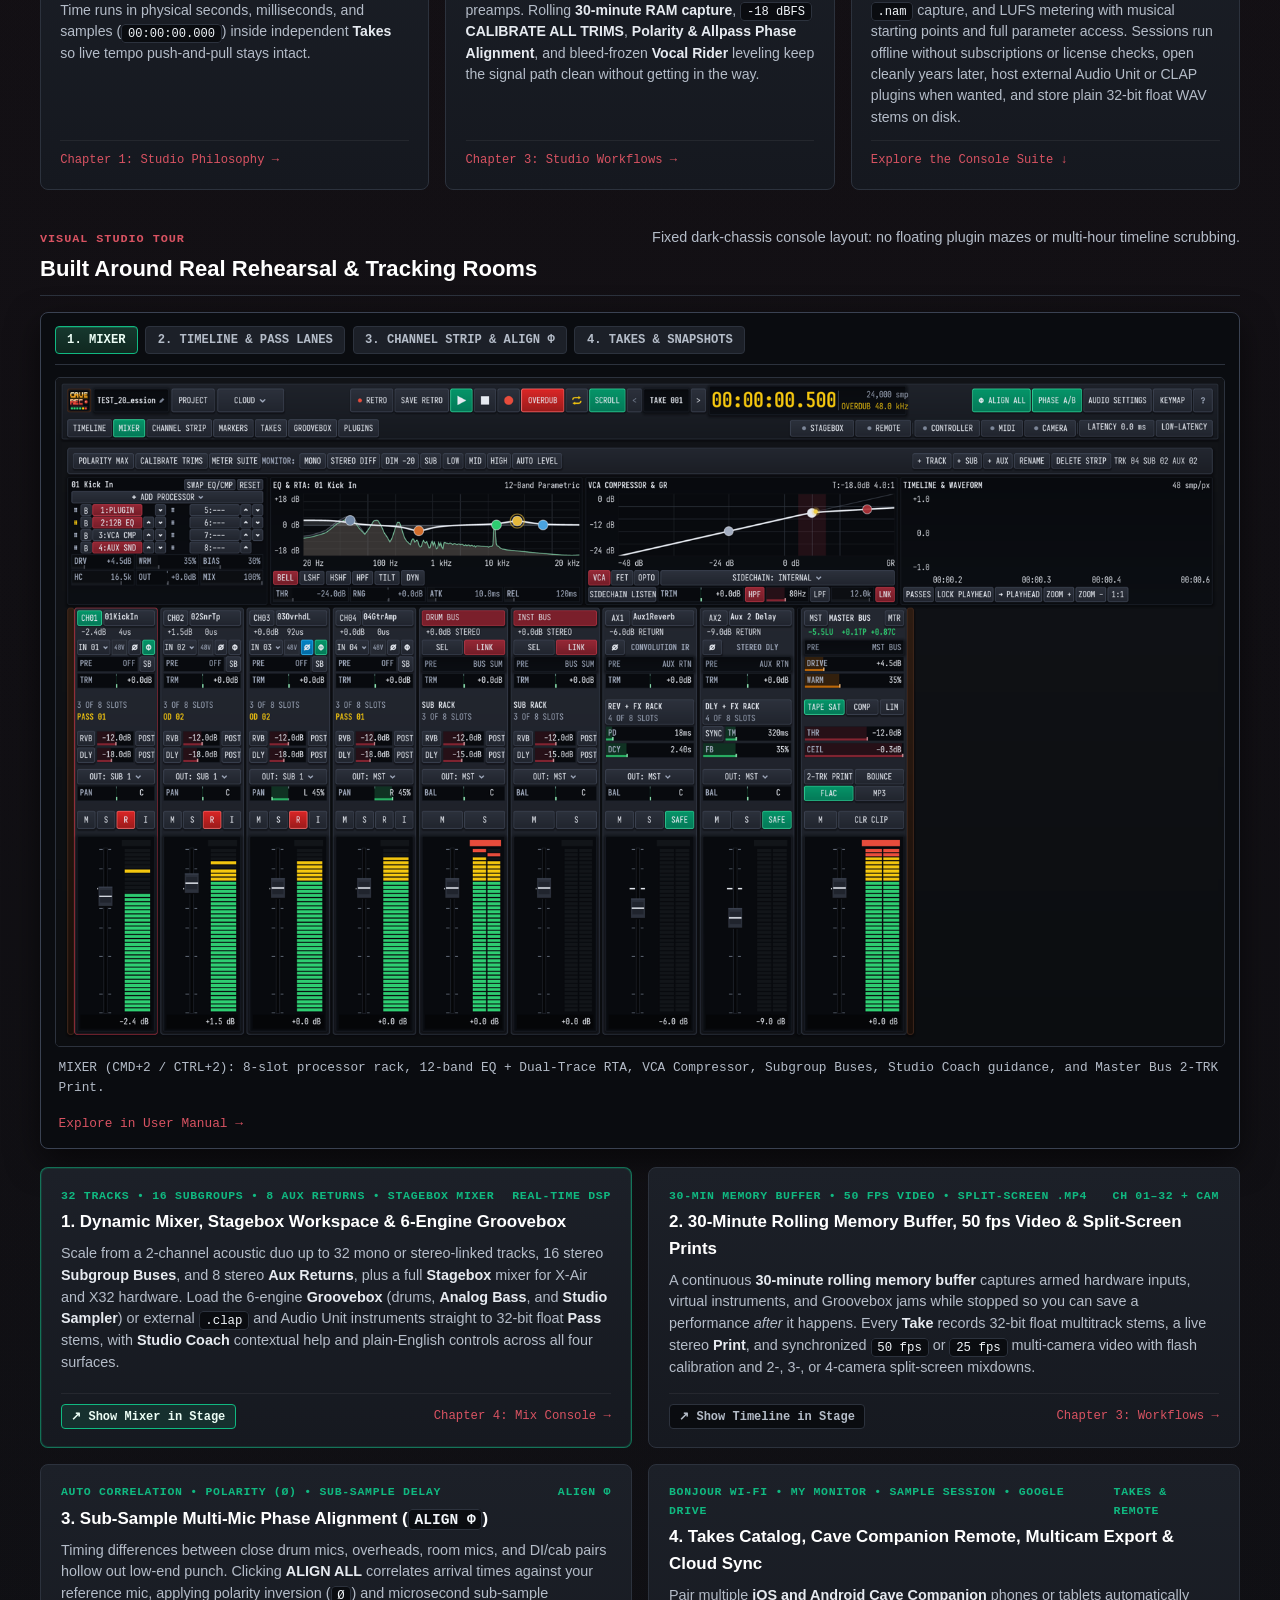
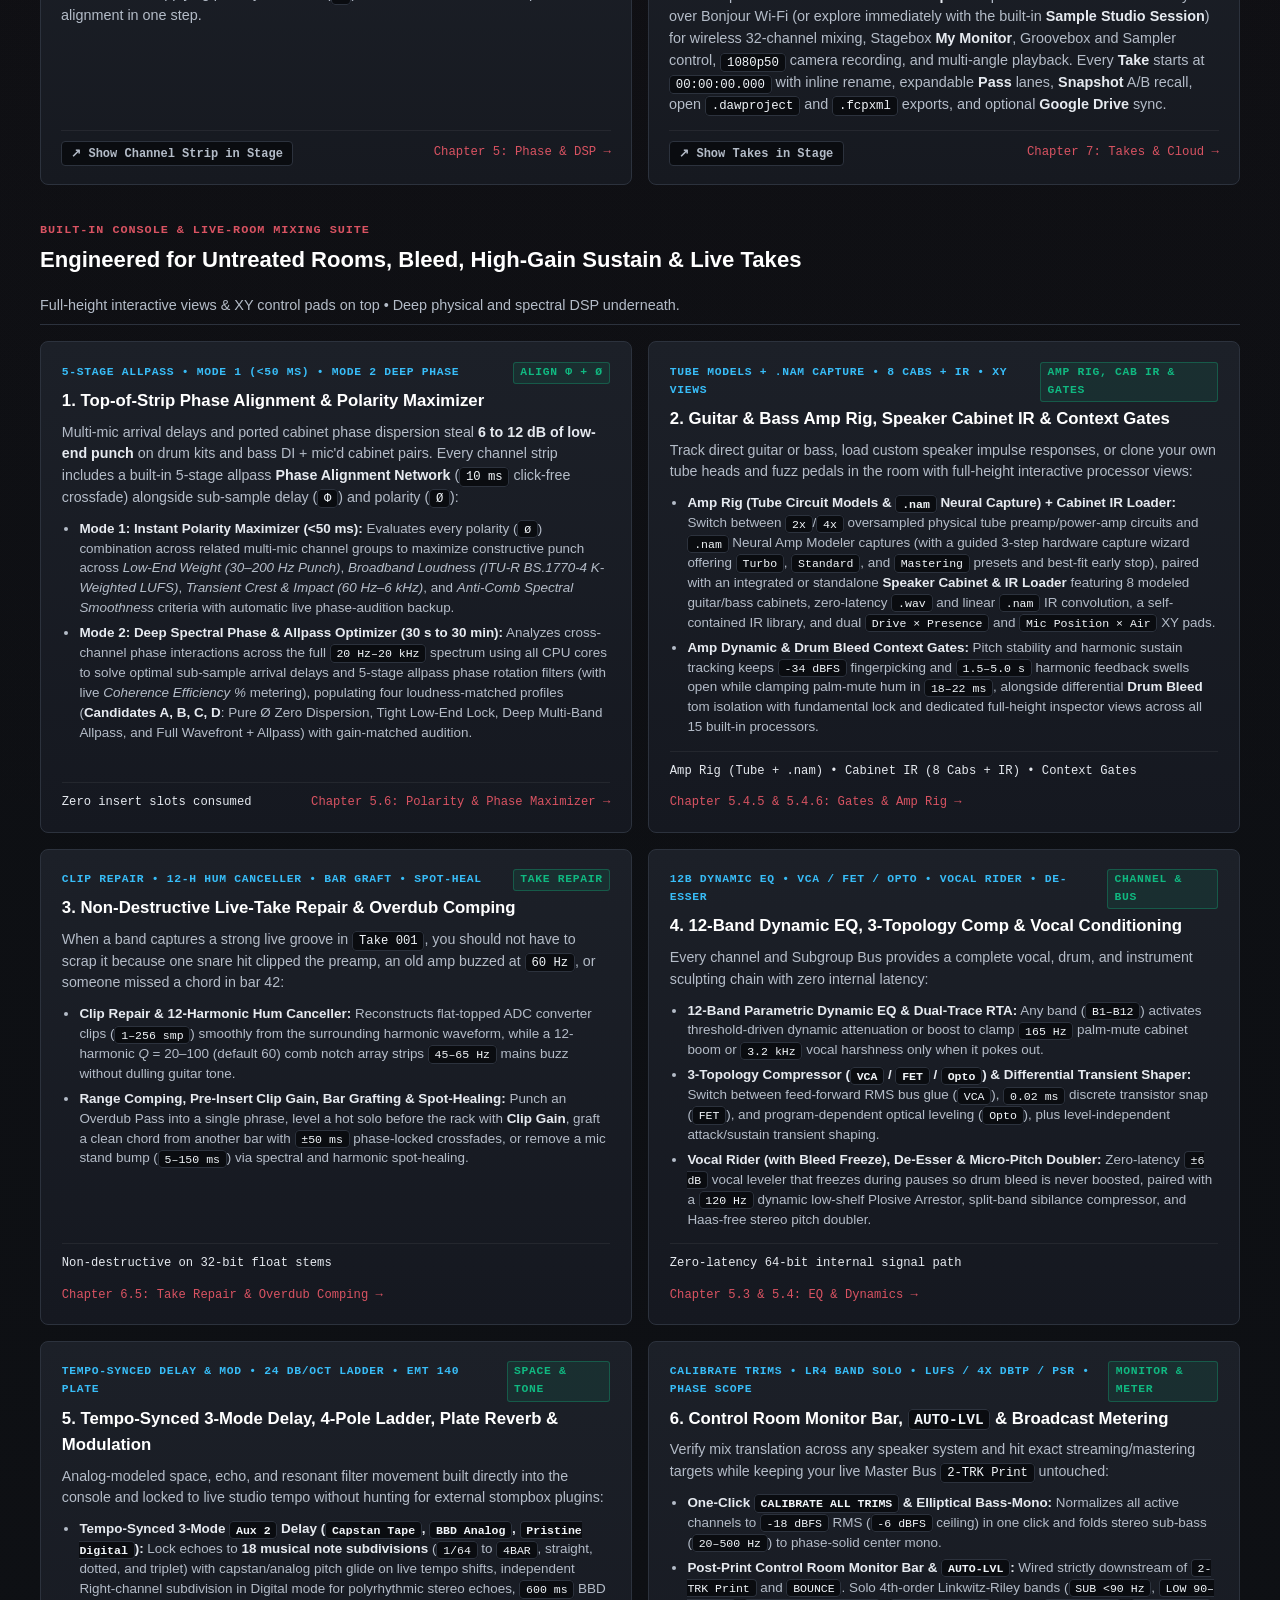
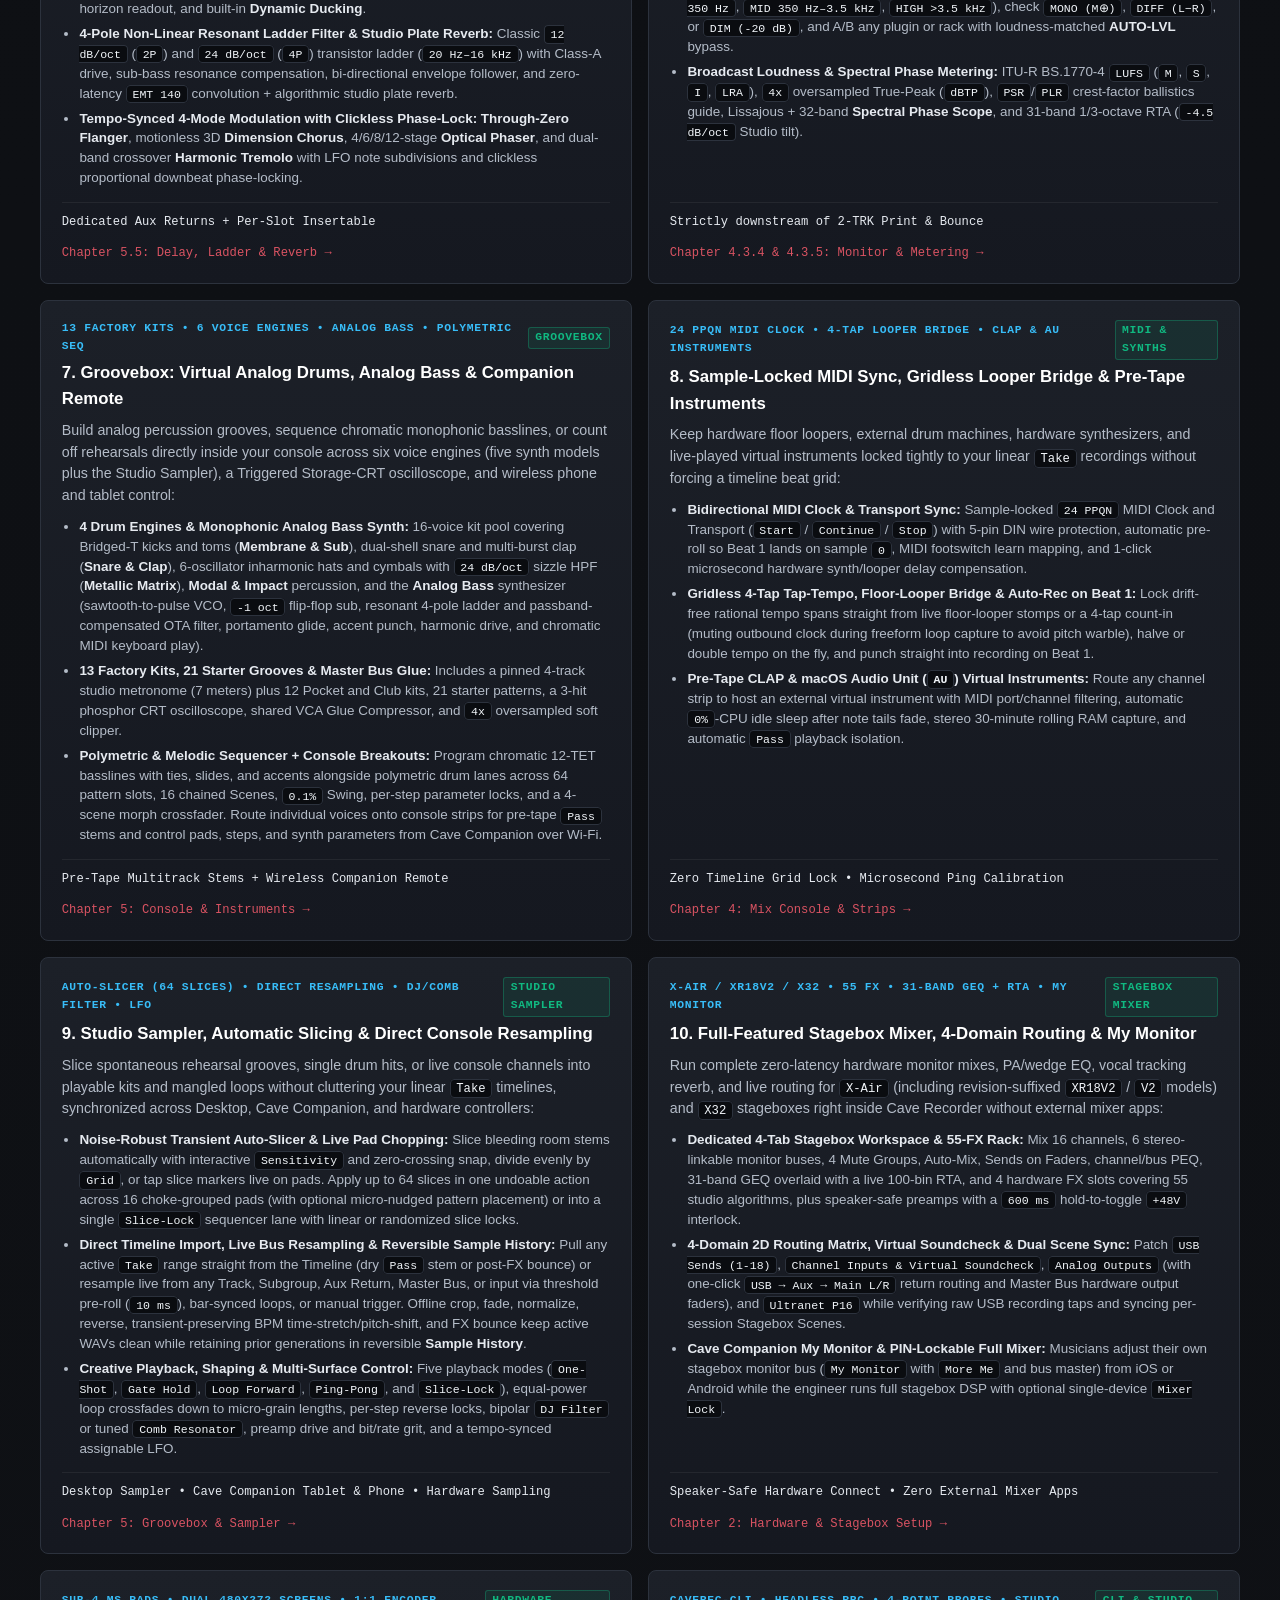
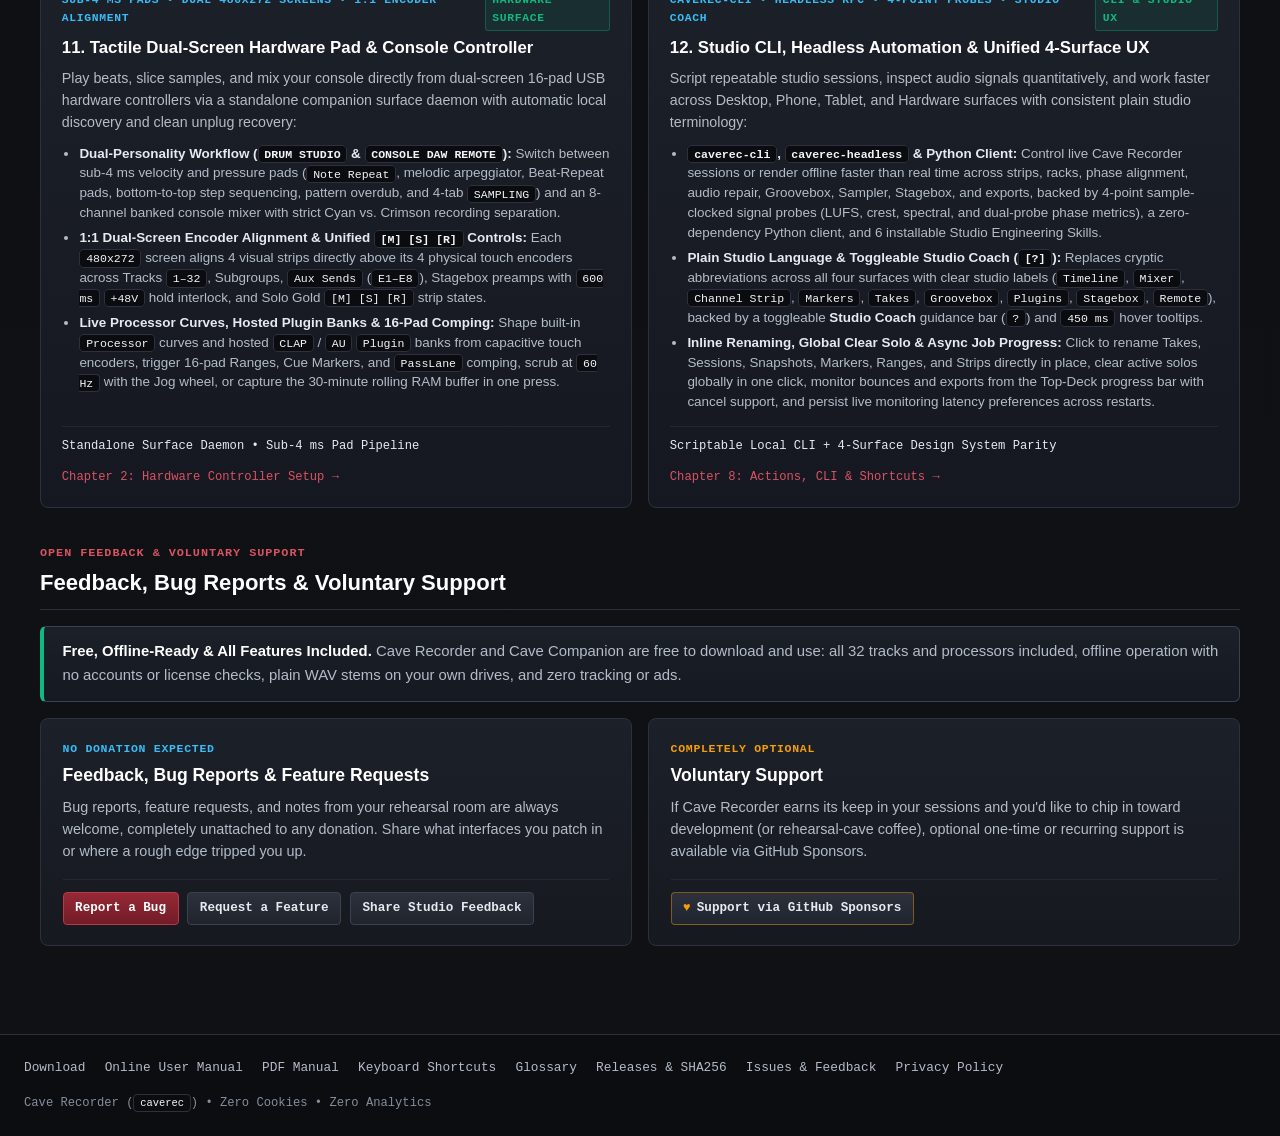
==== commit 58eea12d: "docs(site): publish v0.7.1 website and User Manual" ====
--- a/index.html
+++ b/index.html
@@ -106,8 +106,8 @@
       </section>
 
       <!-- Obvious Above-the-Fold Download Deck (#download) -->
-      <!-- RELEASE_VERSION_MARKER: v0.7.0 -->
-      <section class="download-deck" id="download" data-release-version="v0.7.0" aria-labelledby="download-heading">
+      <!-- RELEASE_VERSION_MARKER: v0.7.1 -->
+      <section class="download-deck" id="download" data-release-version="v0.7.1" aria-labelledby="download-heading">
         <!-- Static Latest Release Banner -->
         <div class="release-update-banner" id="release-update-banner" role="region" aria-label="Latest Release Update">
           <div class="release-update-main">
@@ -115,9 +115,9 @@
               <span class="detected-dot" aria-hidden="true"></span>
               <span>LATEST RELEASE</span>
             </span>
-            <strong class="release-update-version" id="release-banner-version">v0.7.0</strong>
+            <strong class="release-update-version" id="release-banner-version">v0.7.1</strong>
             <span class="release-update-summary">
-              New in 0.7.0: Full <strong>Stagebox Mixer</strong> for X-Air and X32 hardware (55 FX, 31-band GEQ with live RTA, 4-domain routing, and Cave Companion <strong>My Monitor</strong>), built-in <strong>Studio Sampler</strong> with automatic transient slicing and console resampling, and dual-screen hardware pad controller integration. Also adds <strong>caverec-cli</strong> and headless studio automation, unified plain-language controls with <strong>Studio Coach</strong> across all four surfaces, automatic Bonjour Wi-Fi discovery, and a bundled Sample Studio Session in Cave Companion.
+              New in 0.7.1: Asynchronous background audio repair, Take splitting, sample loading, plugin scanning, and cloud sync keep faders and meters responsive at 60 Hz across Desktop and Cave Companion, paired with hardened real-time audio and hardware controller stability and transactional save rollback. Cave Companion's built-in unpaired <strong>Sample Studio Session</strong> also now hydrates the full wireless <strong>Stagebox</strong> mixer (<strong>My Monitor</strong> and <strong>Full Mixer</strong>) alongside the 0.7 Stagebox, <strong>Studio Sampler</strong>, hardware controller, and <strong>caverec-cli</strong> suite.
             </span>
           </div>
           <div class="release-update-actions">
@@ -125,7 +125,7 @@
             <a
               class="release-update-link"
               id="release-notes-link"
-              href="https://github.com/henriknyman/caverec-site/releases/tag/v0.7.0"
+              href="https://github.com/henriknyman/caverec-site/releases/tag/v0.7.1"
             >
               Release Notes &rarr;
             </a>
@@ -135,7 +135,7 @@
         <div class="download-deck-header">
           <div class="download-deck-title-group">
             <h2 class="download-deck-title" id="download-heading">Download Cave Recorder</h2>
-            <span class="version-badge" id="release-version-badge" data-version="v0.7.0">v0.7.0</span>
+            <span class="version-badge" id="release-version-badge" data-version="v0.7.1">v0.7.1</span>
           </div>
           <div class="download-deck-meta">
             Free, All Features Included &bull; Offline-Ready &bull; <a href="privacy/">Privacy Policy</a>
@@ -162,8 +162,8 @@
               class="download-cta-btn"
               id="download-macos"
               data-download-os="macos"
-              data-release-asset="caverec-v0.7.0-macos-arm64.zip"
-              href="https://github.com/henriknyman/caverec-site/releases/download/v0.7.0/caverec-v0.7.0-macos-arm64.zip"
+              data-release-asset="caverec-v0.7.1-macos-arm64.zip"
+              href="https://github.com/henriknyman/caverec-site/releases/download/v0.7.1/caverec-v0.7.1-macos-arm64.zip"
             >
               <span>&darr; Download macOS (arm64)</span>
               <span class="download-cta-ext">.zip</span>
@@ -188,8 +188,8 @@
               class="download-cta-btn"
               id="download-windows"
               data-download-os="windows"
-              data-release-asset="caverec-v0.7.0-windows-x86_64.zip"
-              href="https://github.com/henriknyman/caverec-site/releases/download/v0.7.0/caverec-v0.7.0-windows-x86_64.zip"
+              data-release-asset="caverec-v0.7.1-windows-x86_64.zip"
+              href="https://github.com/henriknyman/caverec-site/releases/download/v0.7.1/caverec-v0.7.1-windows-x86_64.zip"
             >
               <span>&darr; Download Windows (x86_64)</span>
               <span class="download-cta-ext">.zip</span>
@@ -214,8 +214,8 @@
               class="download-cta-btn"
               id="download-linux"
               data-download-os="linux"
-              data-release-asset="caverec-v0.7.0-linux-x86_64.zip"
-              href="https://github.com/henriknyman/caverec-site/releases/download/v0.7.0/caverec-v0.7.0-linux-x86_64.zip"
+              data-release-asset="caverec-v0.7.1-linux-x86_64.zip"
+              href="https://github.com/henriknyman/caverec-site/releases/download/v0.7.1/caverec-v0.7.1-linux-x86_64.zip"
             >
               <span>&darr; Download Linux (x86_64)</span>
               <span class="download-cta-ext">.zip</span>
@@ -240,8 +240,8 @@
               class="download-cta-btn"
               id="download-android"
               data-download-os="android"
-              data-release-asset="caverec-v0.7.0-android-arm64.apk"
-              href="https://github.com/henriknyman/caverec-site/releases/download/v0.7.0/caverec-v0.7.0-android-arm64.apk"
+              data-release-asset="caverec-v0.7.1-android-arm64.apk"
+              href="https://github.com/henriknyman/caverec-site/releases/download/v0.7.1/caverec-v0.7.1-android-arm64.apk"
             >
               <span>&darr; Download Android Companion</span>
               <span class="download-cta-ext">.apk</span>
@@ -270,8 +270,8 @@
               class="quick-bar-link"
               id="quick-download-ios-ipa"
               data-download-os="ios"
-              data-release-asset="caverec-v0.7.0-ios-arm64.ipa"
-              href="https://github.com/henriknyman/caverec-site/releases/download/v0.7.0/caverec-v0.7.0-ios-arm64.ipa"
+              data-release-asset="caverec-v0.7.1-ios-arm64.ipa"
+              href="https://github.com/henriknyman/caverec-site/releases/download/v0.7.1/caverec-v0.7.1-ios-arm64.ipa"
             >
               <span>&darr; iOS Companion (<code>.ipa</code>)</span>
             </a>
